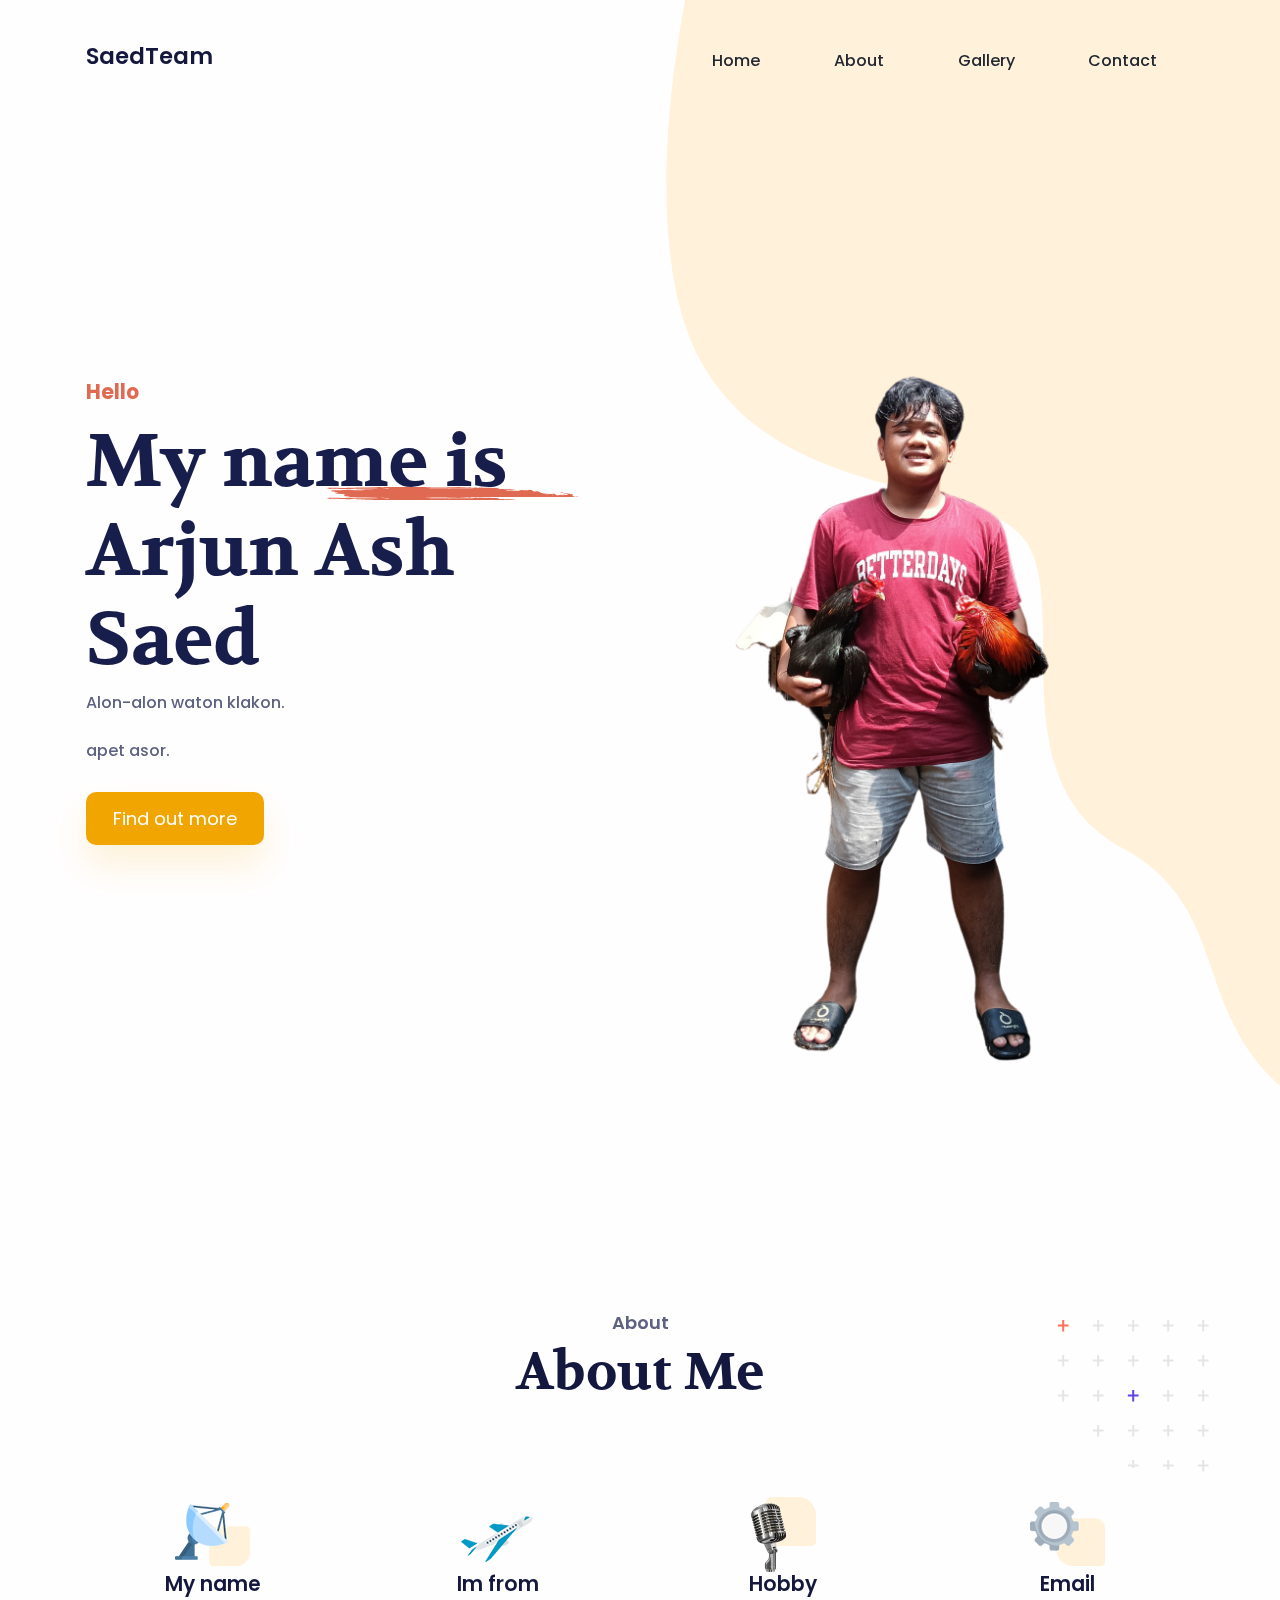
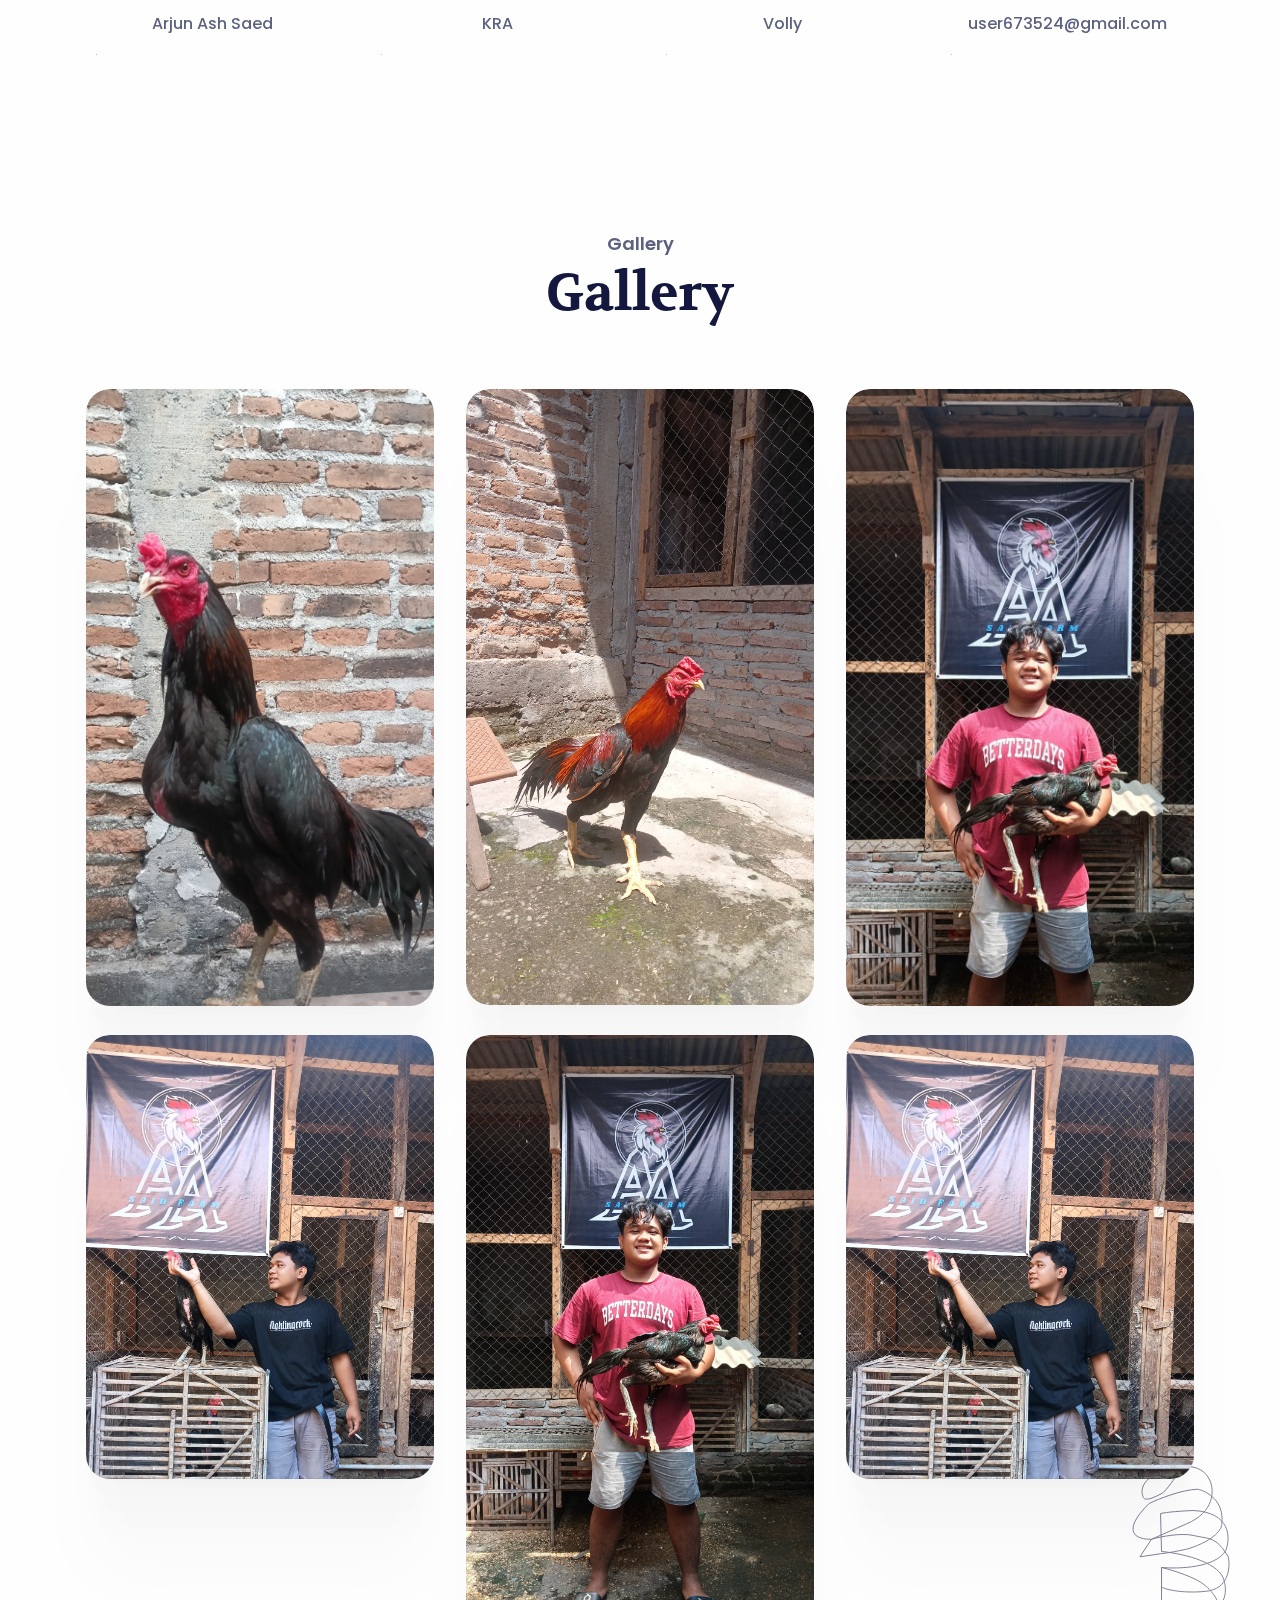
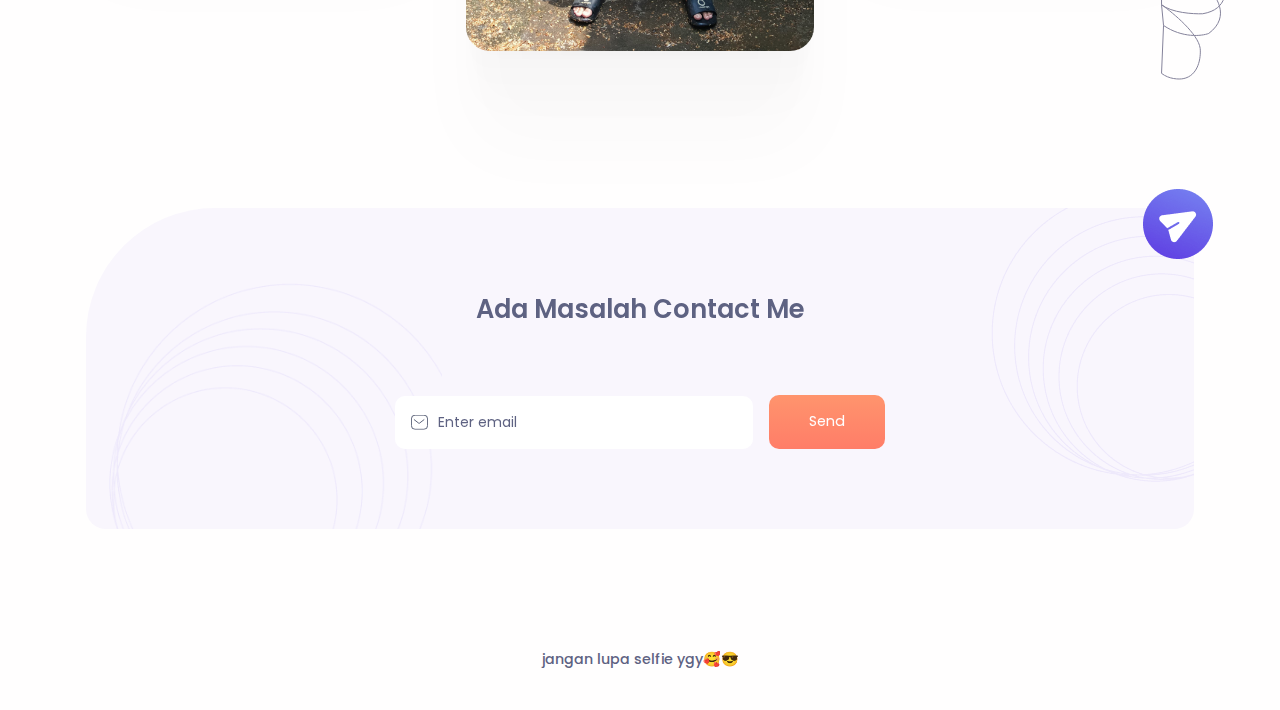
==== index.html @ 0af2520f "Add files via upload" ====
<!DOCTYPE html>
<html lang="en-US" dir="ltr">

  <head>
    <meta charset="utf-8">
    <meta http-equiv="X-UA-Compatible" content="IE=edge">
    <meta name="viewport" content="width=device-width, initial-scale=1">


    <!-- ===============================================-->
    <!--    Document Title-->
    <!-- ===============================================-->
    <title>IDK-AA</title>


    <!-- ===============================================-->
    <!--    Favicons-->
    <!-- ===============================================-->
    <link rel="apple-touch-icon" sizes="180x180" href="assets/img/favicons/apple-touch-icon.png">
    <link rel="icon" type="image/png" sizes="32x32" href="assets/img/favicons/favicon-32x32.png">
    <link rel="icon" type="image/png" sizes="16x16" href="assets/img/favicons/favicon-16x16.png">
    <link rel="shortcut icon" type="image/x-icon" href="assets/img/favicons/favicon.ico">
    <link rel="manifest" href="assets/img/favicons/manifest.json">
    <meta name="msapplication-TileImage" content="assets/img/favicons/mstile-150x150.png">
    <meta name="theme-color" content="#ffffff">


    <!-- ===============================================-->
    <!--    Stylesheets-->
    <!-- ===============================================-->
    <link href="assets/css/theme.css" rel="stylesheet" />

  </head>


  <body>

    <!-- ===============================================-->
    <!--    Main Content-->
    <!-- ===============================================-->
    <main class="main" id="top">
      <nav class="navbar navbar-expand-lg navbar-light fixed-top py-5 d-block" data-navbar-on-scroll="data-navbar-on-scroll">
        <div class="container"><a class="navbar-brand" href="#Home"><h3>SaedTeam</h3></a>
          <button class="navbar-toggler" type="button" data-bs-toggle="collapse" data-bs-target="#navbarSupportedContent" aria-controls="navbarSupportedContent" aria-expanded="false" aria-label="Toggle navigation"><span class="navbar-toggler-icon"> </span></button>
          <div class="collapse navbar-collapse border-top border-lg-0 mt-4 mt-lg-0" id="navbarSupportedContent">
            <ul class="navbar-nav ms-auto pt-2 pt-lg-0 font-base align-items-lg-center align-items-start">
              <li class="nav-item px-3 px-xl-4"><a class="nav-link fw-medium" aria-current="page" href="#Home">Home</a></li>
              <li class="nav-item px-3 px-xl-4"><a class="nav-link fw-medium" aria-current="page" href="#About">About</a></li>
              <li class="nav-item px-3 px-xl-4"><a class="nav-link fw-medium" aria-current="page" href="#Gallery">Gallery</a></li>
              <li class="nav-item px-3 px-xl-4"><a class="nav-link fw-medium" aria-current="page" href="#Contact">Contact</a></li>       
            </ul>
          </div>
        </div>
      </nav>
      <section style="padding-top: 7rem;">
        <div class="bg-holder" style="background-image:url(assets/img/hero/hero-bg.svg);">
        </div>
        <!--/.bg-holder-->

        <div class="container" id="Home">
          <div class="row align-items-center">
            <div class="col-md-5 col-lg-6 order-0 order-md-1 text-end"><img class="pt-7 pt-md-0 hero-img" src="assets/img/hero/1.png" alt="hero-header" /></div>
            <div class="col-md-7 col-lg-6 text-md-start text-center py-6">
              <h4 class="fw-bold text-danger mb-3">Hello</h4>
              <h1 class="hero-title"> My name is Arjun Ash Saed </h1>
              <p class="mb-4 fw-medium">Alon-alon waton klakon.<br class="d-none d-xl-block" /><br>apet asor.</p>
              <div class="text-center text-md-start"> <a class="btn btn-primary btn-lg me-md-4 mb-3 mb-md-0 border-0 primary-btn-shadow" href="#!" role="button">Find out more</a>
              </div>
            </div>
          </div>
        </div>
      </section>


      <!-- ============================================-->
      <!-- <section> begin ============================-->
      <section class="pt-5 pt-md-9" id="About">

        <div class="container">
          <div class="position-absolute z-index--1 end-0 d-none d-lg-block"><img src="assets/img/category/shape.svg" style="max-width: 200px" alt="service" /></div>
          <div class="mb-7 text-center">
            <h5 class="text-secondary"> About </h5>
            <h3 class="fs-xl-10 fs-lg-8 fs-7 fw-bold font-cursive text-capitalize">About me</h3>
          </div>
          <div class="row">
            <div class="col-lg-3 col-sm-6 mb-6">
              <div class="card service-card shadow-hover rounded-3 text-center align-items-center">
                <div class="card-body p-xxl-5 p-4"> <img src="assets/img/category/icon1.png" width="75" alt="Service" />
                  <h4 class="mb-3">My name</h4>
                  <p class="mb-0 fw-medium">Arjun Ash Saed</p>
                </div>
              </div>
            </div>
            <div class="col-lg-3 col-sm-6 mb-6">
              <div class="card service-card shadow-hover rounded-3 text-center align-items-center">
                <div class="card-body p-xxl-5 p-4"> <img src="assets/img/category/icon2.png" width="75" alt="Service" />
                  <h4 class="mb-3">Im from</h4>
                  <p class="mb-0 fw-medium">KRA</p>
                </div>
              </div>
            </div>
            <div class="col-lg-3 col-sm-6 mb-6">
              <div class="card service-card shadow-hover rounded-3 text-center align-items-center">
                <div class="card-body p-xxl-5 p-4"> <img src="assets/img/category/icon3.png" width="75" alt="Service" />
                  <h4 class="mb-3">Hobby</h4>
                  <p class="mb-0 fw-medium">Volly</p>
                </div>
              </div>
            </div>
            <div class="col-lg-3 col-sm-6 mb-6">
              <div class="card service-card shadow-hover rounded-3 text-center align-items-center">
                <div class="card-body p-xxl-5 p-4"> <img src="assets/img/category/icon4.png" width="75" alt="Service" />
                  <h4 class="mb-3">Email</h4>
                  <p class="mb-0 fw-medium">user673524@gmail.com</p>
                </div>
              </div>
            </div>
          </div>
        </div><!-- end of .container-->

      </section>
      <!-- <section> close ============================-->
      <!-- ============================================-->




      <!-- ============================================-->
      <!-- <section> begin ============================-->
      <section class="pt-5" id="Gallery">

        <div class="container">
          <div class="position-absolute start-100 bottom-0 translate-middle-x d-none d-xl-block ms-xl-n4"><img src="assets/img/ajn/shape.svg" alt="destination" /></div>
          <div class="mb-7 text-center">
            <h5 class="text-secondary"> Gallery </h5>
            <h3 class="fs-xl-10 fs-lg-8 fs-7 fw-bold font-cursive text-capitalize"> Gallery </h3>
          </div>
          <div class="row">
            <div class="col-md-4 mb-4">
              <div class="card overflow-hidden shadow"> <img class="card-img-top" src="assets/img/ajn/4.jpg" alt="AJN" />
              </div>
            </div>
            <div class="col-md-4 mb-4">
              <div class="card overflow-hidden shadow"> <img class="card-img-top" src="assets/img/ajn/5.jpg" alt="AJN" />
              </div>
            </div>
            <div class="col-md-4 mb-4">
              <div class="card overflow-hidden shadow"> <img class="card-img-top" src="assets/img/ajn/8.jpg" alt="Full Europe" />
              </div>
            </div>
            <div class="col-md-4 mb-4">
              <div class="card overflow-hidden shadow"> <img class="card-img-top" src="assets/img/ajn/7.jpg" alt="Full Europe" />
              </div>
            </div>
            <div class="col-md-4 mb-4">
              <div class="card overflow-hidden shadow"> <img class="card-img-top" src="assets/img/ajn/9.jpg" alt="Full Europe" />
              </div>
            </div>
            <div class="col-md-4 mb-4">
              <div class="card overflow-hidden shadow"> <img class="card-img-top" src="assets/img/ajn/7.jpg" alt="Full Europe" />
              </div>
            </div>
          </div>
        </div><!-- end of .container-->

      </section>
      <!-- <section> close ============================-->
      <!-- ============================================-->




      <!-- ============================================-->

      <!-- ============================================-->




      <!-- ============================================-->
      <!-- ============================================-->
      <!-- ============================================-->
      <!-- <section> begin ============================-->
      <section class="pt-6">

        <div class="container" id="Contact">
          <div class="py-8 px-5 position-relative text-center" style="background-color: rgba(223, 215, 249, 0.199);border-radius: 129px 20px 20px 20px;">
            <div class="position-absolute start-100 top-0 translate-middle ms-md-n3 ms-n4 mt-3"> <img src="assets/img/cta/send.png" style="max-width:70px;" alt="send icon" /></div>
            <div class="position-absolute end-0 top-0 z-index--1"> <img src="assets/img/cta/shape-bg2.png" width="264" alt="cta shape" /></div>
            <div class="position-absolute start-0 bottom-0 ms-3 z-index--1 d-none d-sm-block"> <img src="assets/img/cta/shape-bg1.png" style="max-width: 340px;" alt="cta shape" /></div>
            <div class="row justify-content-center">
              <div class="col-lg-8 col-md-10">
                <h2 class="text-secondary lh-1-7 mb-7">Ada Masalah Contact Me</h2>
                <form class="row g-3 align-items-center w-lg-75 mx-auto">
                  <div class="col-sm">
                    <div class="input-group-icon">
                      <input class="form-control form-little-squirrel-control" type="email" placeholder="Enter email " aria-label="email" /><img class="input-box-icon" src="assets/img/cta/mail.svg" width="17" alt="mail" />
                    </div>
                  </div>
                  <div class="col-sm-auto">
                    <button class="btn btn-danger orange-gradient-btn fs--1">Send</button>
                  </div>
                </form>
              </div>
            </div>
          </div>
        </div><!-- end of .container-->

      </section>
      <!-- <section> close ============================-->
      <!-- ============================================-->




      <!-- ============================================-->
      <!-- ============================================-->


      <div class="py-5 text-center">
        <p class="mb-0 text-secondary fs--1 fw-medium"> jangan lupa selfie ygy🥰😎 </p>
      </div>
    </main>
    <!-- ===============================================-->
    <!--    End of Main Content-->
    <!-- ===============================================-->




    <!-- ===============================================-->
    <!--    JavaScripts-->
    <!-- ===============================================-->
    <script src="vendors/@popperjs/popper.min.js"></script>
    <script src="vendors/bootstrap/bootstrap.min.js"></script>
    <script src="vendors/is/is.min.js"></script>
    <script src="https://polyfill.io/v3/polyfill.min.js?features=window.scroll"></script>
    <script src="vendors/fontawesome/all.min.js"></script>
    <script src="assets/js/theme.js"></script>

    <link href="https://fonts.googleapis.com/css2?family=Poppins:wght@400;500;600;700&amp;family=Volkhov:wght@700&amp;display=swap" rel="stylesheet">
  </body>

</html>
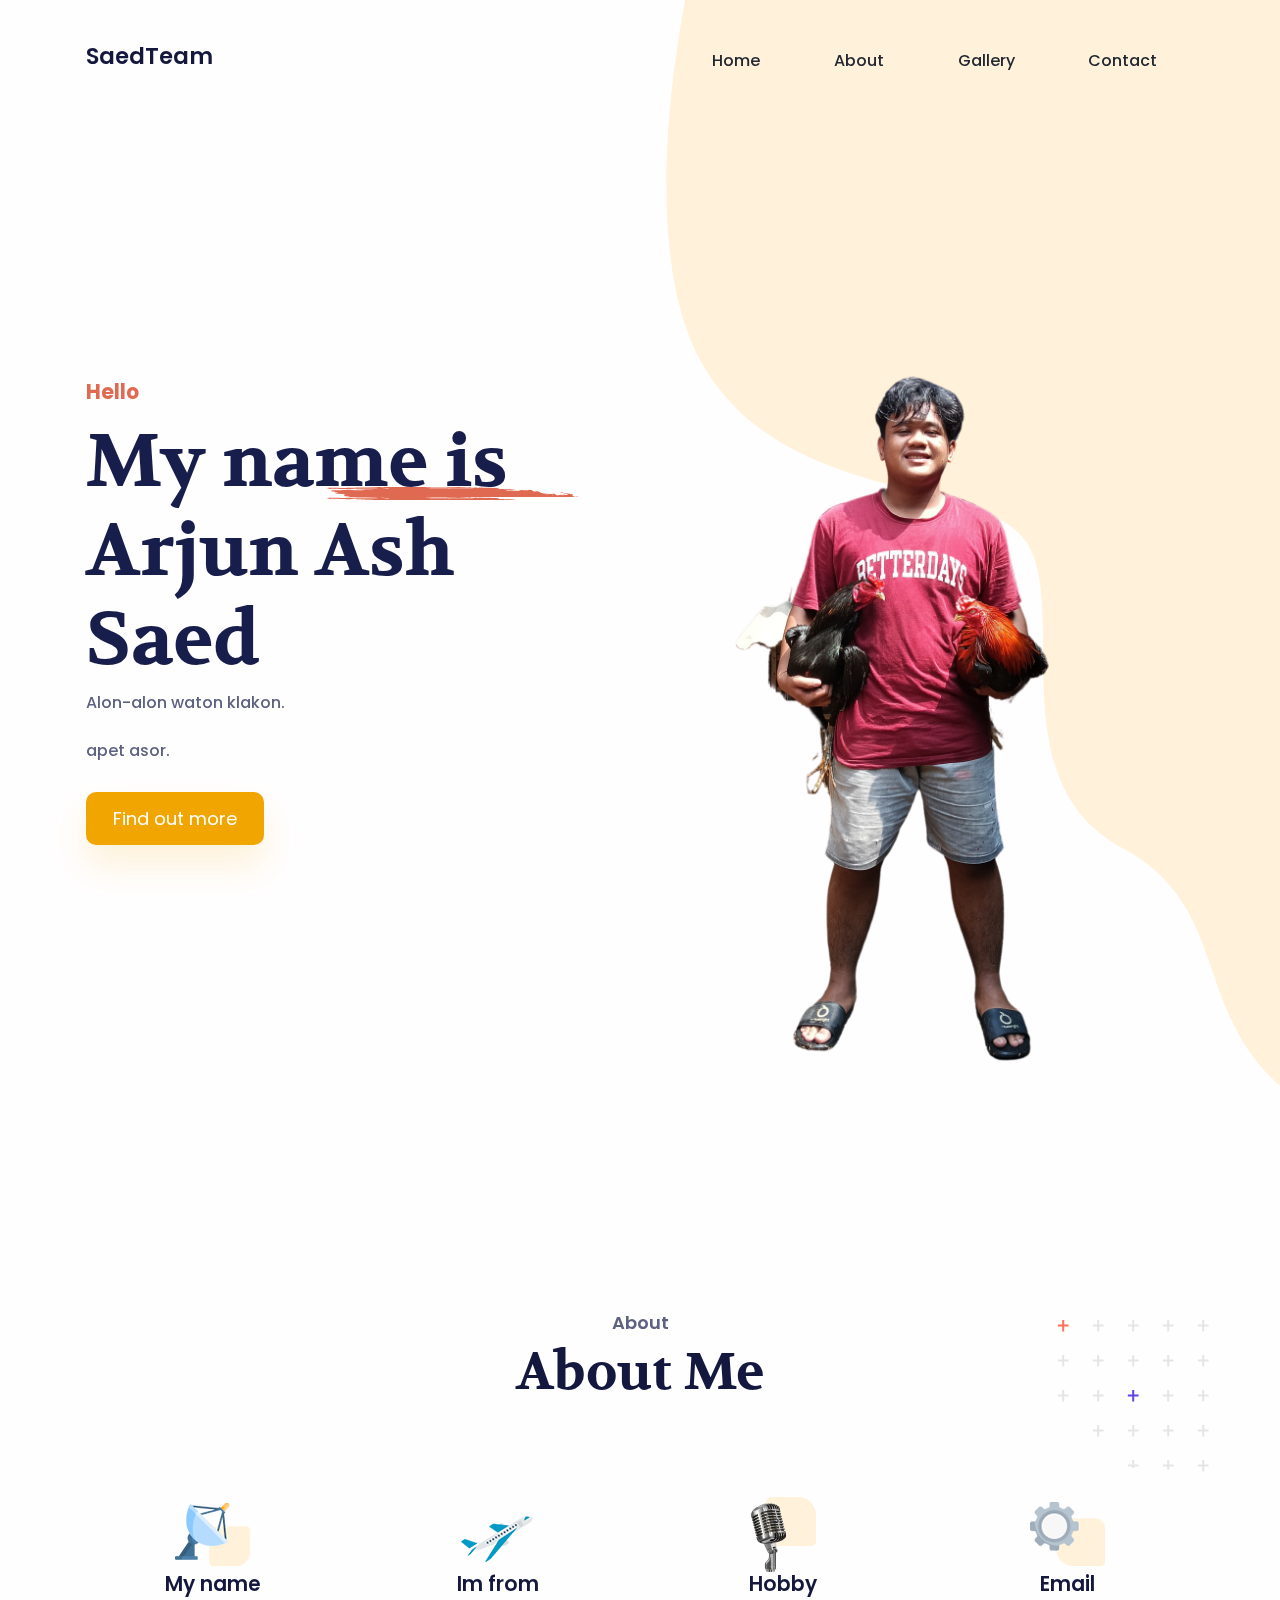
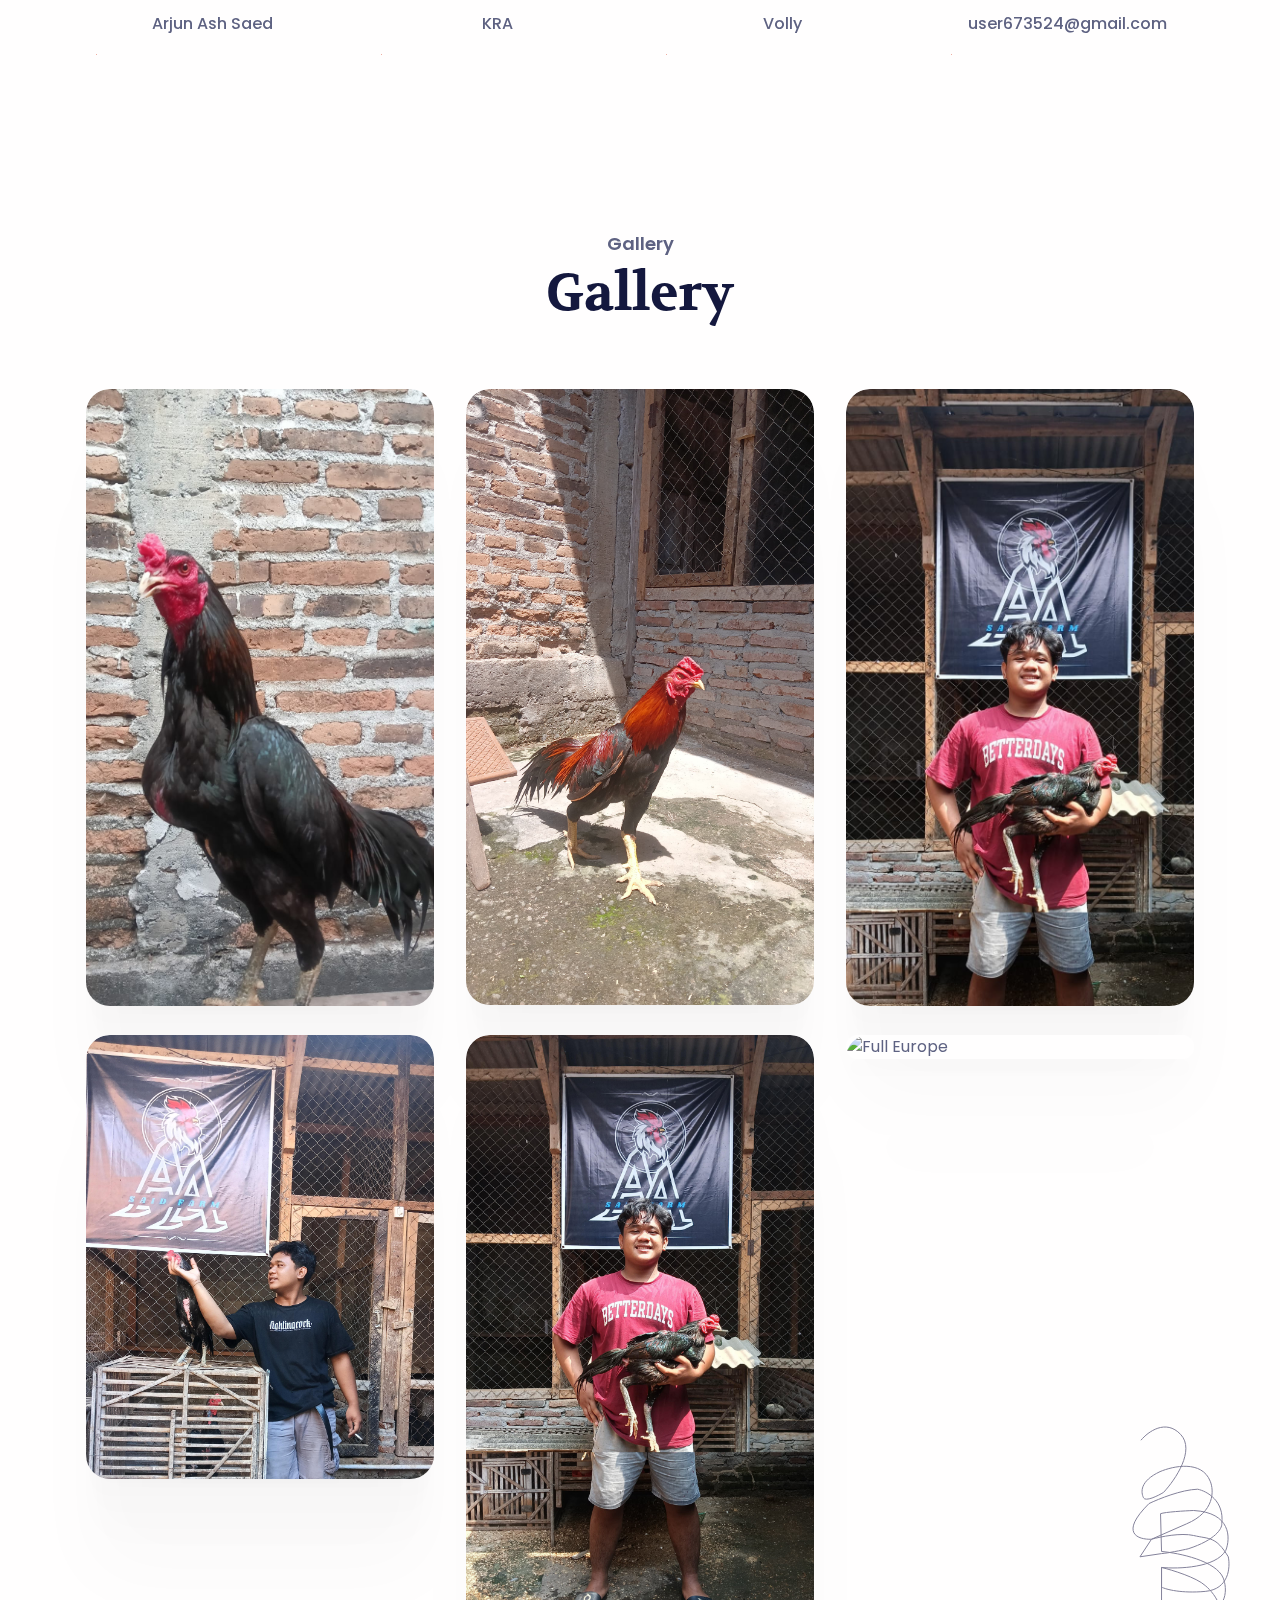
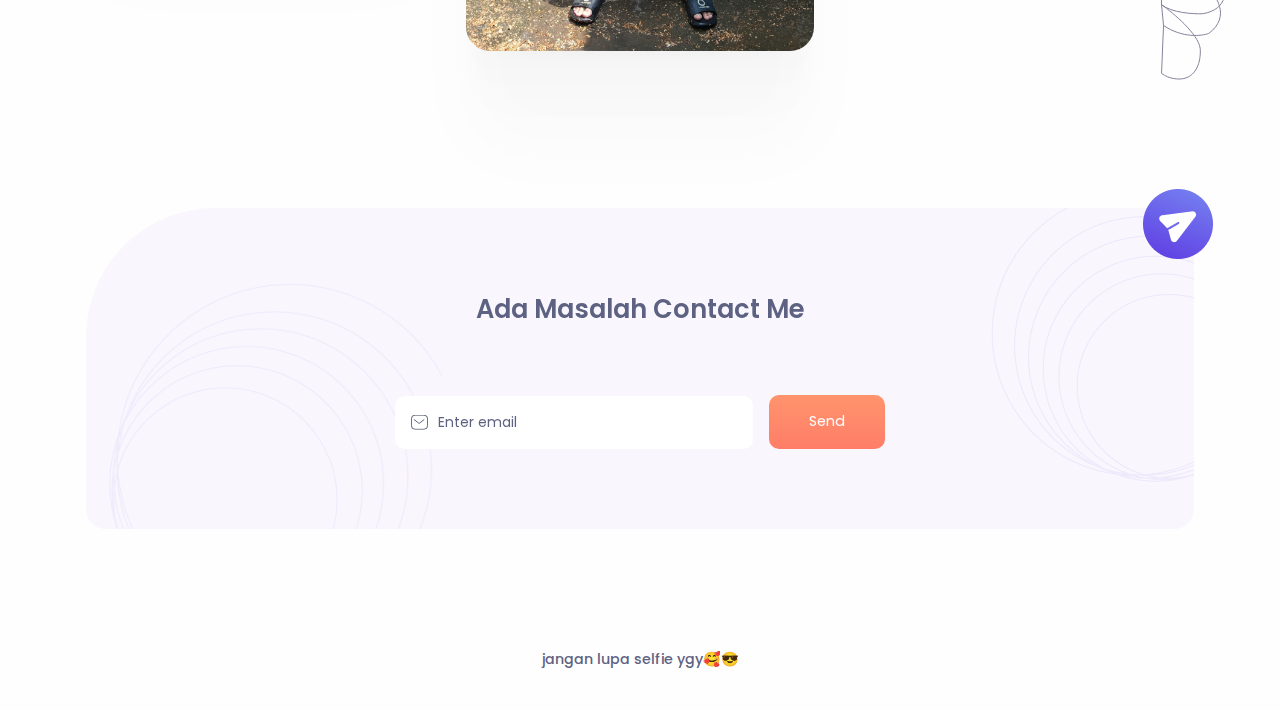
==== commit 0e59e8f1: "Update index.html" ====
--- a/index.html
+++ b/index.html
@@ -64,7 +64,7 @@
               <h4 class="fw-bold text-danger mb-3">Hello</h4>
               <h1 class="hero-title"> My name is Arjun Ash Saed </h1>
               <p class="mb-4 fw-medium">Alon-alon waton klakon.<br class="d-none d-xl-block" /><br>apet asor.</p>
-              <div class="text-center text-md-start"> <a class="btn btn-primary btn-lg me-md-4 mb-3 mb-md-0 border-0 primary-btn-shadow" href="#!" role="button">Find out more</a>
+              <div class="text-center text-md-start"> <a class="btn btn-primary btn-lg me-md-4 mb-3 mb-md-0 border-0 primary-btn-shadow" href="https://www.instagram.com/arjnashid_?igsh=dWtrY2xjMG9uc2p3" role="button">Find out more</a>
               </div>
             </div>
           </div>
@@ -157,7 +157,7 @@
               </div>
             </div>
             <div class="col-md-4 mb-4">
-              <div class="card overflow-hidden shadow"> <img class="card-img-top" src="assets/img/ajn/7.jpg" alt="Full Europe" />
+              <div class="card overflow-hidden shadow"> <img class="card-img-top" src="assets/img/ajn/10.png" alt="Full Europe" />
               </div>
             </div>
           </div>
@@ -210,7 +210,30 @@
       <!-- <section> close ============================-->
       <!-- ============================================-->
 
-
+      <script>
+        document.addEventListener("contextmenu", function(event) {
+  event.preventDefault();
+});
+document.addEventListener("keydown", function(event) {
+  if (event.ctrlKey && event.key === "u") {
+    event.preventDefault();
+  }
+});
+
+        var isNS = (navigator.appName == "Netscape")? 1 : 0;
+        if(navigator.appName == "Netscape") document.captureEvents(Event.MOUSEDOWN||Event.MOUSEUP);
+        function mischandler(){
+          return false;
+        }
+        function mousehandler(e){
+          var myevent = (isNS)? e : event;
+          var eventbutton = (isNS)? myevent.which : myevent.button;
+          if((eventbutton==2)||(eventbutton==3)) return false;
+        }
+        document.oncontextmenu = mischandler;
+        document.onmousedown = mousehandler;
+        document.onmouseup = mousehandler;
+      </script>
 
 
       <!-- ============================================-->
@@ -241,4 +264,4 @@
     <link href="https://fonts.googleapis.com/css2?family=Poppins:wght@400;500;600;700&amp;family=Volkhov:wght@700&amp;display=swap" rel="stylesheet">
   </body>
 
-</html>+</html>
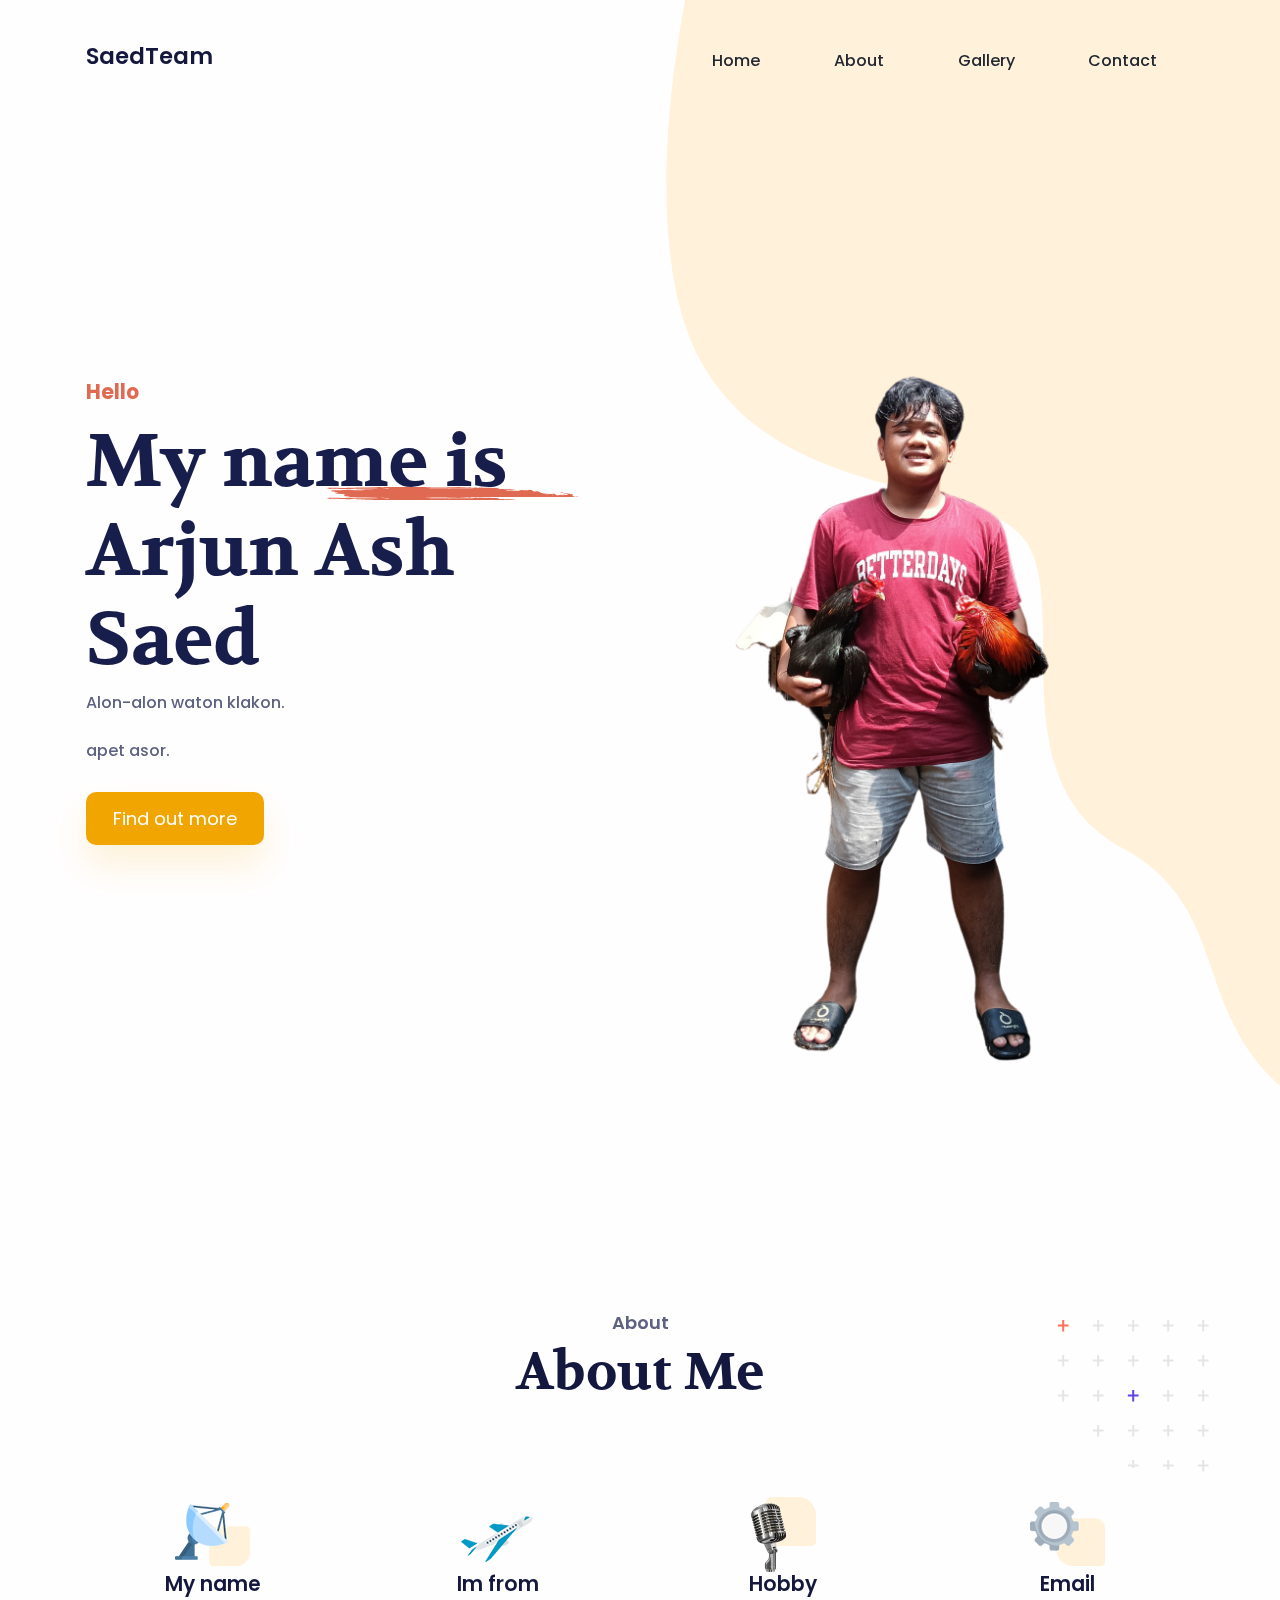
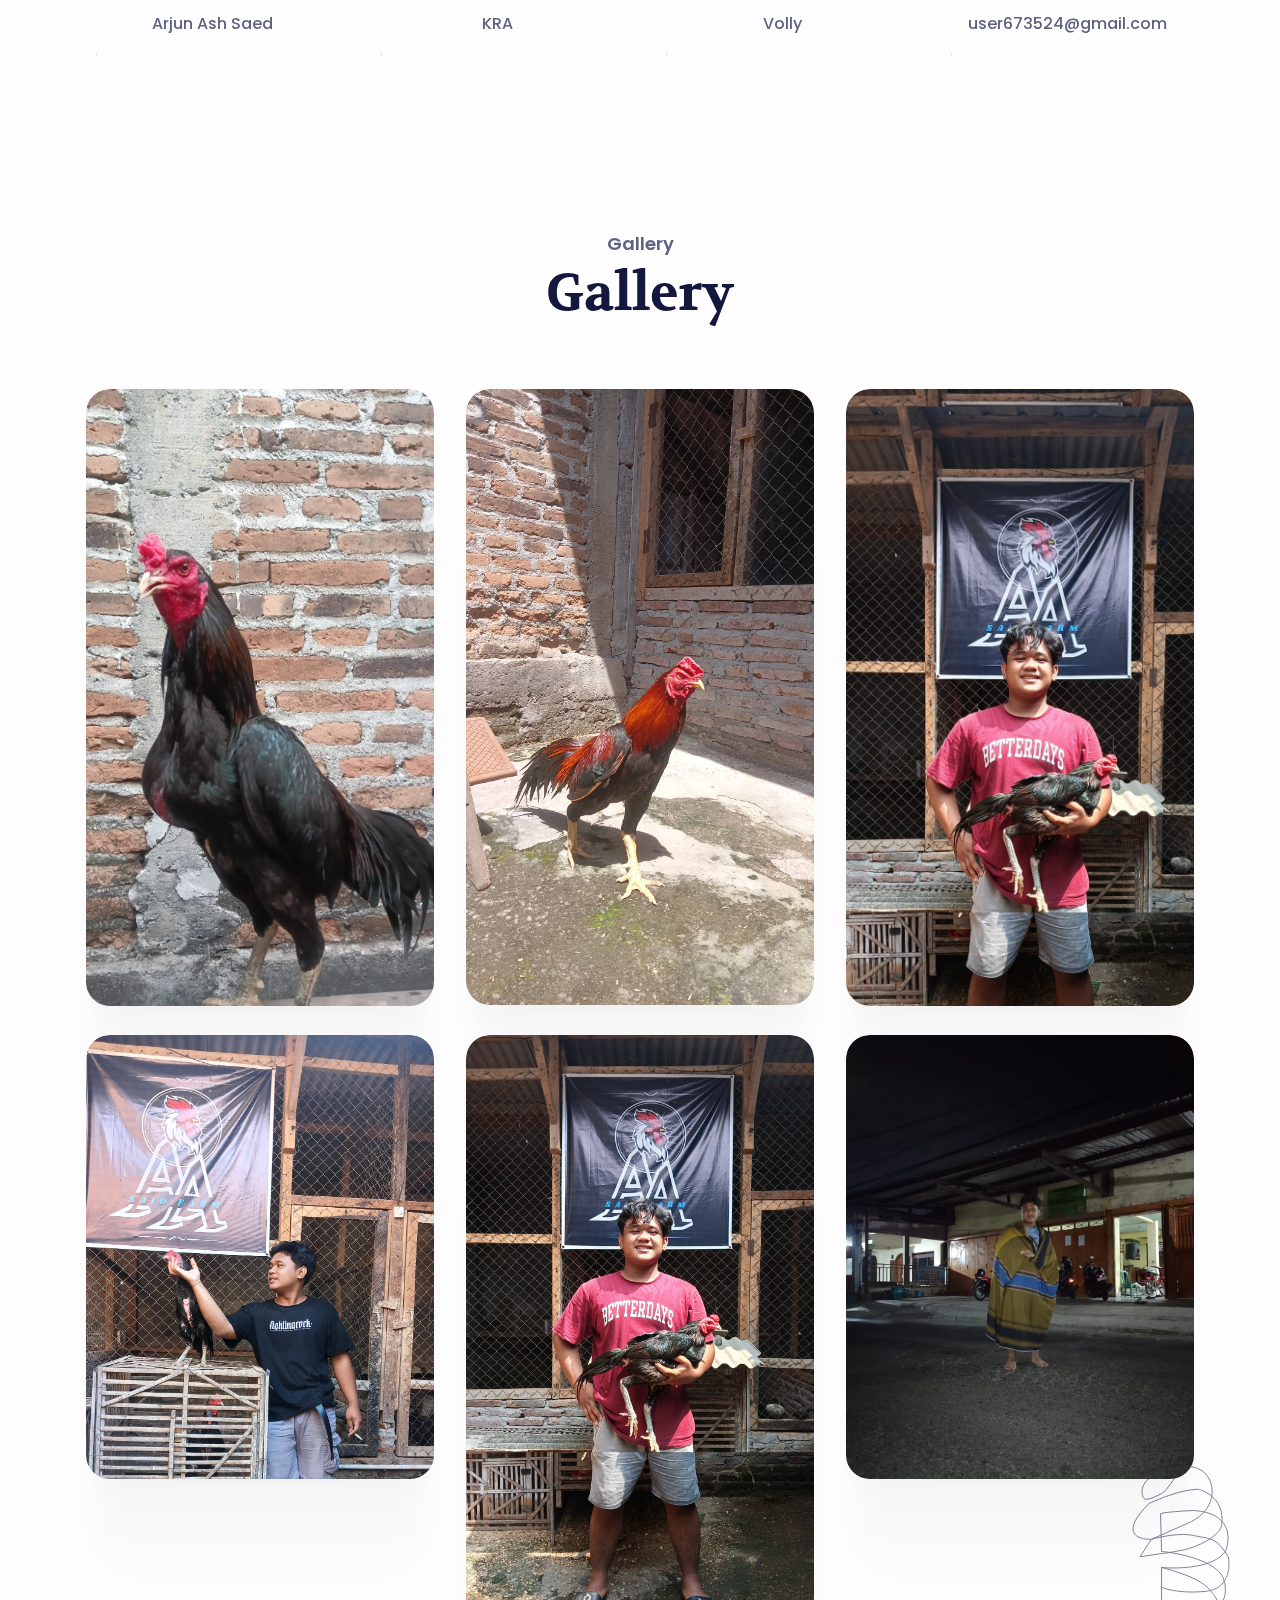
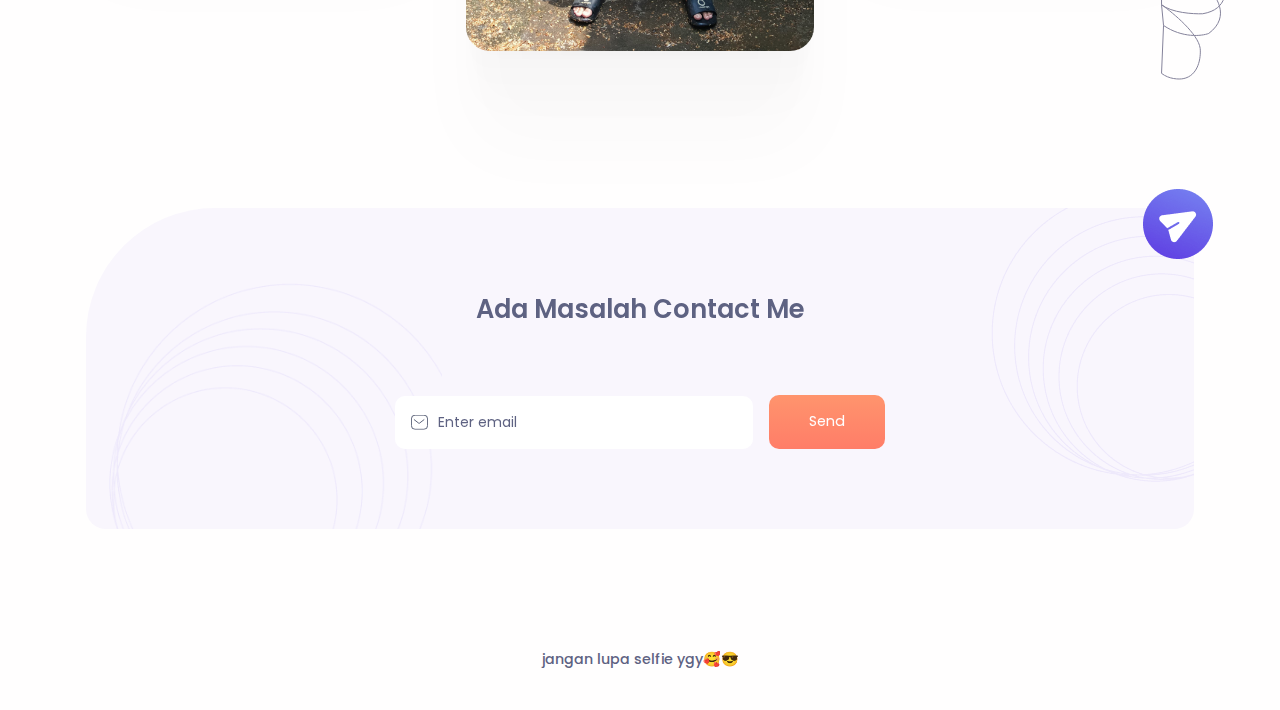
==== commit bfe3e1d1: "Update index.html" ====
--- a/index.html
+++ b/index.html
@@ -157,7 +157,7 @@
               </div>
             </div>
             <div class="col-md-4 mb-4">
-              <div class="card overflow-hidden shadow"> <img class="card-img-top" src="assets/img/ajn/10.png" alt="Full Europe" />
+              <div class="card overflow-hidden shadow"> <img class="card-img-top" src="assets/img/ajn/10.jpg" alt="Full Europe" />
               </div>
             </div>
           </div>
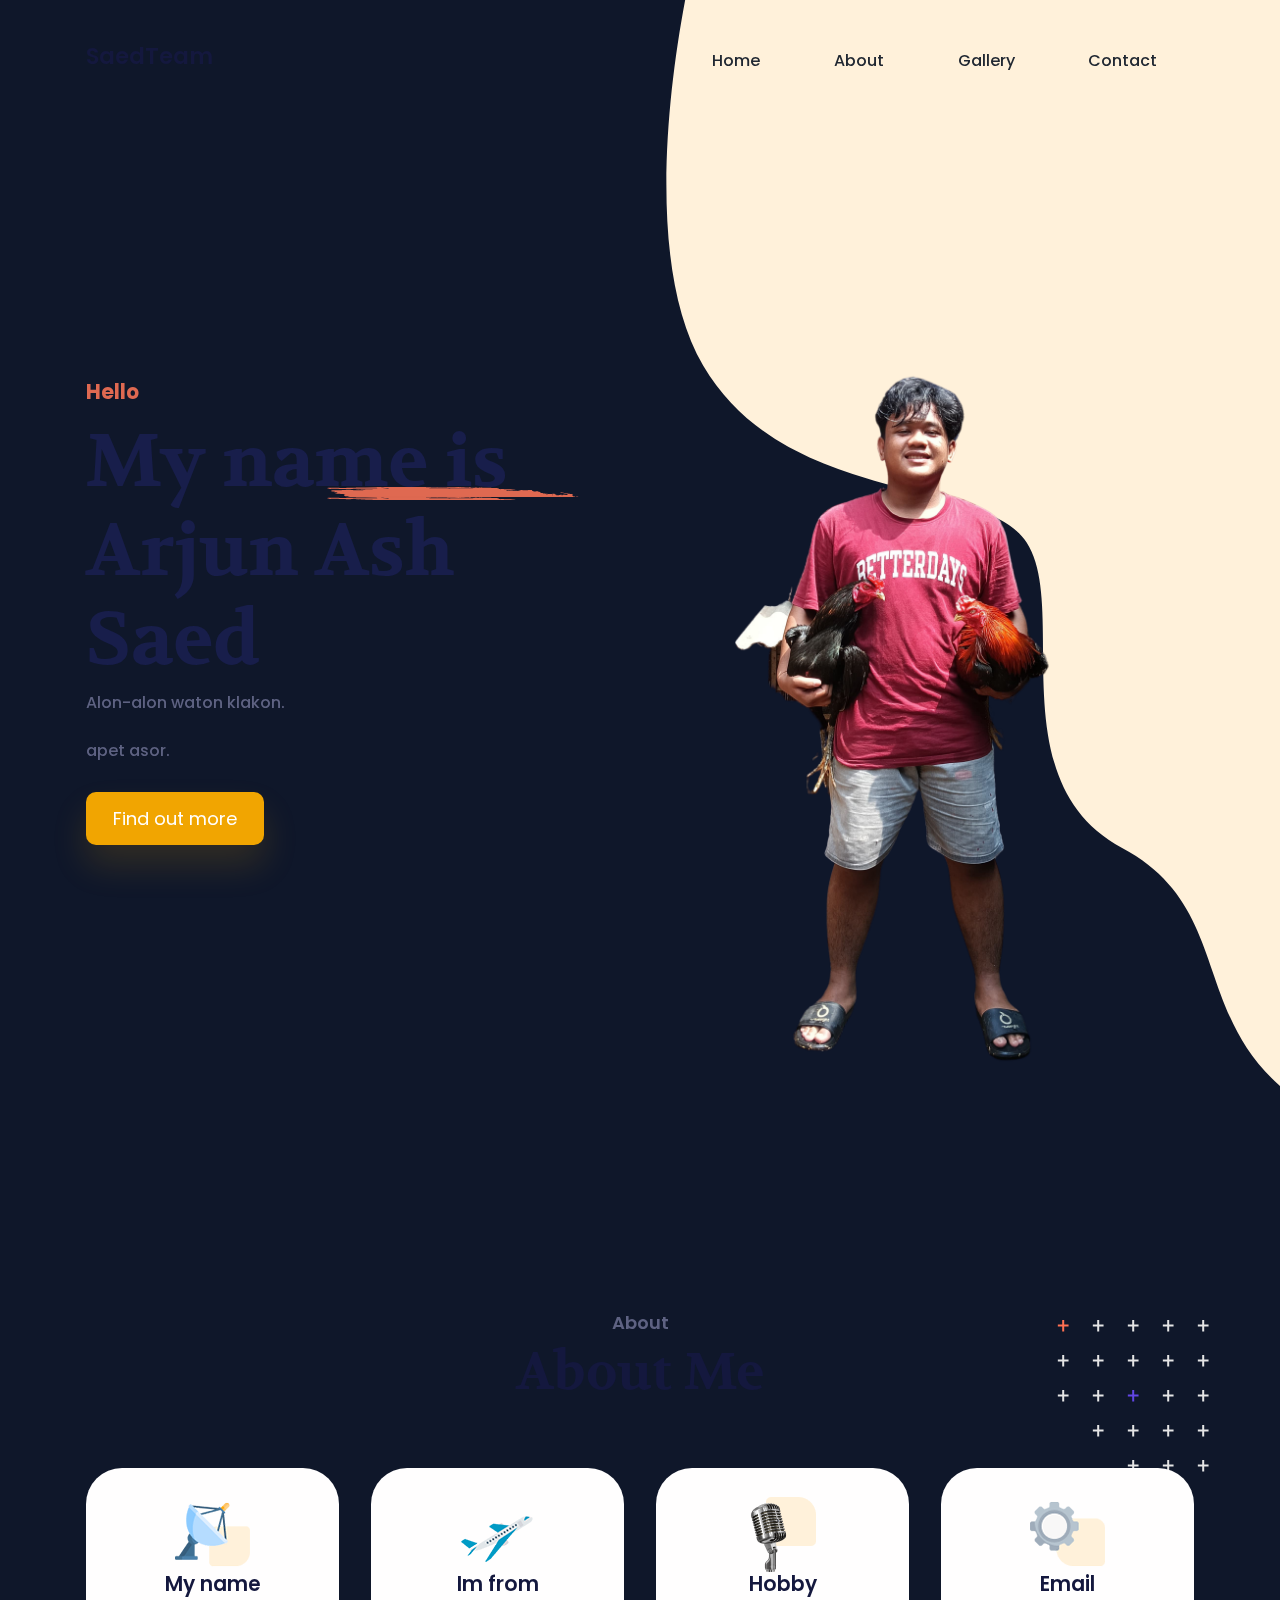
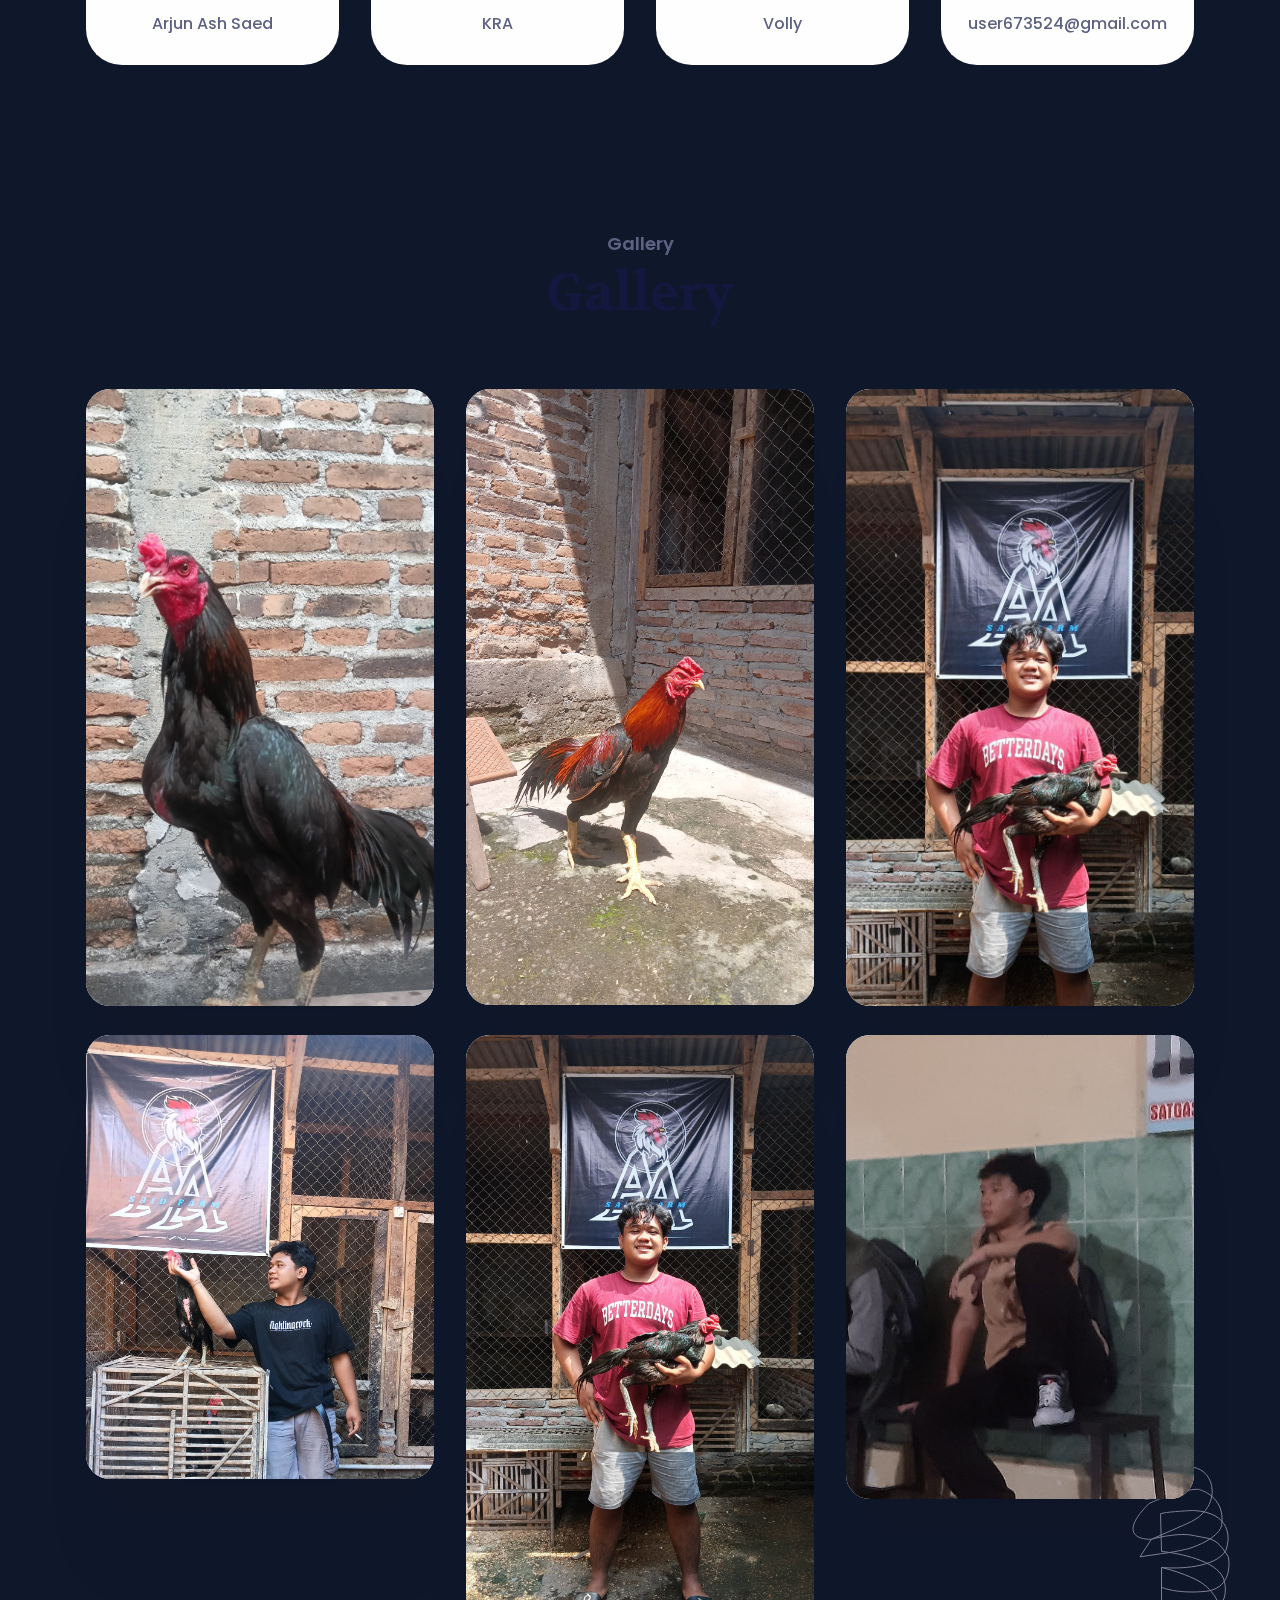
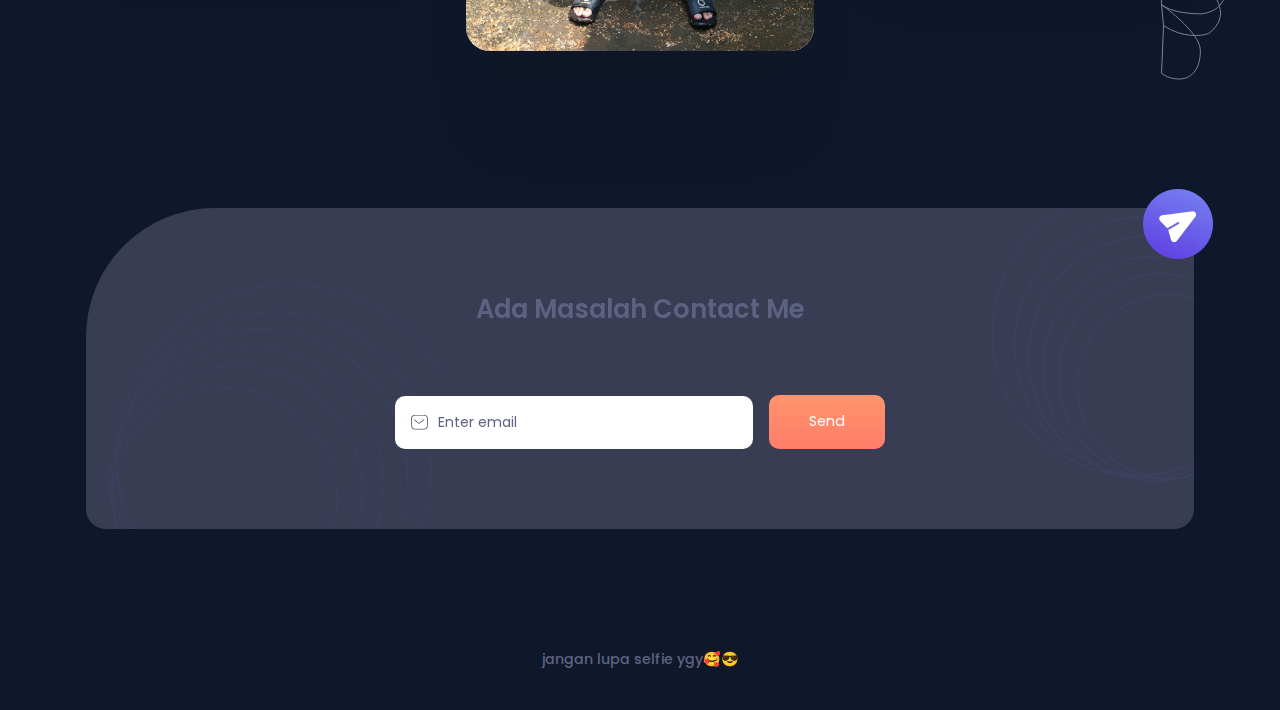
==== commit c2c69b38: "Update index.html" ====
--- a/index.html
+++ b/index.html
@@ -157,7 +157,7 @@
               </div>
             </div>
             <div class="col-md-4 mb-4">
-              <div class="card overflow-hidden shadow"> <img class="card-img-top" src="assets/img/ajn/10.jpg" alt="Full Europe" />
+              <div class="card overflow-hidden shadow"> <img class="card-img-top" src="assets/img/ajn/11.jpg" alt="Full Europe" />
               </div>
             </div>
           </div>
--- a/assets/css/theme.css
+++ b/assets/css/theme.css
@@ -1,19644 +1,19644 @@
-/* -------------------------------------------------------------------------- */
-/*                                 Theme                                      */
-/* -------------------------------------------------------------------------- */
-/* prettier-ignore */
-/* -------------------------------------------------------------------------- */
-/*                                  Utilities                                 */
-/* -------------------------------------------------------------------------- */
+/* -------------------------------------------------------------------------- */
+/*                                 Theme                                      */
+/* -------------------------------------------------------------------------- */
+/* prettier-ignore */
+/* -------------------------------------------------------------------------- */
+/*                                  Utilities                                 */
+/* -------------------------------------------------------------------------- */
 /*-----------------------------------------------
 |   Bootstrap Styles
------------------------------------------------*/
+-----------------------------------------------*/
 /*!
  * Bootstrap v5.0.0-alpha1 (https://getbootstrap.com/)
  * Copyright 2011-2020 The Bootstrap Authors
  * Copyright 2011-2020 Twitter, Inc.
  * Licensed under MIT (https://github.com/twbs/bootstrap/blob/main/LICENSE)
- */
-:root {
-  --bs-blue: #747DEF;
-  --bs-indigo: #6237FF;
-  --bs-purple: #A1B0FC;
-  --bs-pink: #D42DA3;
-  --bs-red: #DF6951;
-  --bs-orange: #DF6951;
-  --bs-yellow: #F1A501;
-  --bs-green: #79B93C;
-  --bs-teal: #006380;
-  --bs-cyan: #2fc4f1;
-  --bs-white: #FFFEFE;
-  --bs-gray: #F0F4F9;
-  --bs-gray-dark: #616161;
-  --bs-primary: #F1A501;
-  --bs-secondary: #5E6282;
-  --bs-success: #79B93C;
-  --bs-info: #006380;
-  --bs-warning: #F1A501;
-  --bs-danger: #DF6951;
-  --bs-light: #F0F4F9;
-  --bs-dark: #212832;
-  --bs-font-sans-serif: "Poppins", "Rubik", "Open Sans", -apple-system, BlinkMacSystemFont, "Segoe UI", "Helvetica Neue", Arial, sans-serif, "Apple Color Emoji", "Segoe UI Emoji", "Segoe UI Symbol";
-  --bs-font-monospace: "SFMono-Regular", Menlo, Monaco, Consolas, "Liberation Mono", "Courier New", monospace;
-  --bs-gradient: linear-gradient(180deg, rgba(255, 254, 254, 0.15), rgba(255, 254, 254, 0));
-}
-
-*,
-*::before,
-*::after {
-  -webkit-box-sizing: border-box;
-  box-sizing: border-box;
-}
-
-@media (prefers-reduced-motion: no-preference) {
-  :root {
-    scroll-behavior: smooth;
-  }
-}
-
-body {
-  margin: 0;
-  font-family: "Poppins", "Rubik", -apple-system, BlinkMacSystemFont, "Segoe UI", "Helvetica Neue", Arial, sans-serif, "Apple Color Emoji", "Segoe UI Emoji", "Segoe UI Symbol";
-  font-size: 1rem;
-  font-weight: 400;
-  line-height: 1.5;
-  color: #5E6282;
-  background-color: #FFFEFE;
-  -webkit-text-size-adjust: 100%;
-  -webkit-tap-highlight-color: rgba(0, 0, 0, 0);
-}
-
-hr {
-  margin: 1rem 0;
-  color: #EEEEEE;
-  background-color: currentColor;
-  border: 0;
-  opacity: 1;
-}
-
-hr:not([size]) {
-  height: 1px;
-}
-
-h1, .h1, h2, .h2, h3, .h3, h4, .h4, h5, .h5, h6, .h6 {
-  margin-top: 0;
-  margin-bottom: 0.5rem;
-  font-family: "Poppins", "Rubik", "Open Sans", -apple-system, BlinkMacSystemFont, "Segoe UI", "Helvetica Neue", Arial, sans-serif, "Apple Color Emoji", "Segoe UI Emoji", "Segoe UI Symbol";
-  font-weight: 600;
-  line-height: 1.2;
-  color: #14183E;
-}
-
-h1, .h1 {
-  font-size: calc(1.3052rem + 0.66244vw);
-}
-
-@media (min-width: 1200px) {
-  h1, .h1 {
-    font-size: 1.80203rem;
-  }
-}
-
-h2, .h2 {
-  font-size: calc(1.28518rem + 0.42217vw);
-}
-
-@media (min-width: 1200px) {
-  h2, .h2 {
-    font-size: 1.60181rem;
-  }
-}
-
-h3, .h3 {
-  font-size: calc(1.26738rem + 0.20859vw);
-}
-
-@media (min-width: 1200px) {
-  h3, .h3 {
-    font-size: 1.42383rem;
-  }
-}
-
-h4, .h4 {
-  font-size: calc(1.25156rem + 0.01875vw);
-}
-
-@media (min-width: 1200px) {
-  h4, .h4 {
-    font-size: 1.26563rem;
-  }
-}
-
-h5, .h5 {
-  font-size: 1.125rem;
-}
-
-h6, .h6 {
-  font-size: 0.88889rem;
-}
-
-p {
-  margin-top: 0;
-  margin-bottom: 1rem;
-}
-
-abbr[title],
-abbr[data-bs-original-title] {
-  -webkit-text-decoration: underline dotted;
-  text-decoration: underline dotted;
-  cursor: help;
-  -webkit-text-decoration-skip-ink: none;
-  text-decoration-skip-ink: none;
-}
-
-address {
-  margin-bottom: 1rem;
-  font-style: normal;
-  line-height: inherit;
-}
-
-ol,
-ul {
-  padding-left: 2rem;
-}
-
-ol,
-ul,
-dl {
-  margin-top: 0;
-  margin-bottom: 1rem;
-}
-
-ol ol,
-ul ul,
-ol ul,
-ul ol {
-  margin-bottom: 0;
-}
-
-dt {
-  font-weight: 700;
-}
-
-dd {
-  margin-bottom: .5rem;
-  margin-left: 0;
-}
-
-blockquote {
-  margin: 0 0 1rem;
-}
-
-b,
-strong {
-  font-weight: 800;
-}
-
-small, .small {
-  font-size: 75%;
-}
-
-mark, .mark {
-  padding: 0.2em;
-  background-color: #fcf8e3;
-}
-
-sub,
-sup {
-  position: relative;
-  font-size: 0.75em;
-  line-height: 0;
-  vertical-align: baseline;
-}
-
-sub {
-  bottom: -.25em;
-}
-
-sup {
-  top: -.5em;
-}
-
-a {
-  color: #212832;
-  text-decoration: none;
-}
-
-a:hover {
-  color: #F1A501;
-  text-decoration: underline;
-}
-
-a:not([href]):not([class]), a:not([href]):not([class]):hover {
-  color: inherit;
-  text-decoration: none;
-}
-
-pre,
-code,
-kbd,
-samp {
-  font-family: var(--bs-font-monospace);
-  font-size: 1em;
-  direction: ltr /* rtl:ignore */;
-  unicode-bidi: bidi-override;
-}
-
-pre {
-  display: block;
-  margin-top: 0;
-  margin-bottom: 1rem;
-  overflow: auto;
-  font-size: 75%;
-}
-
-pre code {
-  font-size: inherit;
-  color: inherit;
-  word-break: normal;
-}
-
-code {
-  font-size: 75%;
-  color: #D42DA3;
-  word-wrap: break-word;
-}
-
-a > code {
-  color: inherit;
-}
-
-kbd {
-  padding: 0.2rem 0.4rem;
-  font-size: 75%;
-  color: #FFFEFE;
-  background-color: #5E6282;
-  border-radius: 0.625rem;
-}
-
-kbd kbd {
-  padding: 0;
-  font-size: 1em;
-  font-weight: 700;
-}
-
-figure {
-  margin: 0 0 1rem;
-}
-
-img,
-svg {
-  vertical-align: middle;
-}
-
-table {
-  caption-side: bottom;
-  border-collapse: collapse;
-}
-
-caption {
-  padding-top: 0.5rem;
-  padding-bottom: 0.5rem;
-  color: #BDBDBD;
-  text-align: left;
-}
-
-th {
-  text-align: inherit;
-  text-align: -webkit-match-parent;
-}
-
-thead,
-tbody,
-tfoot,
-tr,
-td,
-th {
-  border-color: inherit;
-  border-style: solid;
-  border-width: 0;
-}
-
-label {
-  display: inline-block;
-}
-
-button {
-  border-radius: 0;
-}
-
-button:focus:not(:focus-visible) {
-  outline: 0;
-}
-
-input,
-button,
-select,
-optgroup,
-textarea {
-  margin: 0;
-  font-family: inherit;
-  font-size: inherit;
-  line-height: inherit;
-}
-
-button,
-select {
-  text-transform: none;
-}
-
-[role="button"] {
-  cursor: pointer;
-}
-
-select {
-  word-wrap: normal;
-}
-
-select:disabled {
-  opacity: 1;
-}
-
-[list]::-webkit-calendar-picker-indicator {
-  display: none;
-}
-
-button,
-[type="button"],
-[type="reset"],
-[type="submit"] {
-  -webkit-appearance: button;
-}
-
-button:not(:disabled),
-[type="button"]:not(:disabled),
-[type="reset"]:not(:disabled),
-[type="submit"]:not(:disabled) {
-  cursor: pointer;
-}
-
-::-moz-focus-inner {
-  padding: 0;
-  border-style: none;
-}
-
-textarea {
-  resize: vertical;
-}
-
-fieldset {
-  min-width: 0;
-  padding: 0;
-  margin: 0;
-  border: 0;
-}
-
-legend {
-  float: left;
-  width: 100%;
-  padding: 0;
-  margin-bottom: 0.5rem;
-  font-size: calc(1.275rem + 0.3vw);
-  line-height: inherit;
-}
-
-@media (min-width: 1200px) {
-  legend {
-    font-size: 1.5rem;
-  }
-}
-
-legend + * {
-  clear: left;
-}
-
-::-webkit-datetime-edit-fields-wrapper,
-::-webkit-datetime-edit-text,
-::-webkit-datetime-edit-minute,
-::-webkit-datetime-edit-hour-field,
-::-webkit-datetime-edit-day-field,
-::-webkit-datetime-edit-month-field,
-::-webkit-datetime-edit-year-field {
-  padding: 0;
-}
-
-::-webkit-inner-spin-button {
-  height: auto;
-}
-
-[type="search"] {
-  outline-offset: -2px;
-  -webkit-appearance: textfield;
-}
-
-/* rtl:raw:
-[type="tel"],
-[type="url"],
-[type="email"],
-[type="number"] {
-  direction: ltr;
-}
-*/
-::-webkit-search-decoration {
-  -webkit-appearance: none;
-}
-
-::-webkit-color-swatch-wrapper {
-  padding: 0;
-}
-
-::file-selector-button {
-  font: inherit;
-}
-
-::-webkit-file-upload-button {
-  font: inherit;
-  -webkit-appearance: button;
-}
-
-output {
-  display: inline-block;
-}
-
-iframe {
-  border: 0;
-}
-
-summary {
-  display: list-item;
-  cursor: pointer;
-}
-
-progress {
-  vertical-align: baseline;
-}
-
-[hidden] {
-  display: none !important;
-}
-
-.lead {
-  font-size: 1.2rem;
-  font-weight: 400;
-}
-
-.display-1 {
-  font-size: calc(1.38158rem + 1.57894vw);
-  font-weight: 900;
-  line-height: 1;
-}
-
-@media (min-width: 1200px) {
-  .display-1 {
-    font-size: 2.56578rem;
-  }
-}
-
-.display-2 {
-  font-size: calc(1.35307rem + 1.23684vw);
-  font-weight: 900;
-  line-height: 1;
-}
-
-@media (min-width: 1200px) {
-  .display-2 {
-    font-size: 2.2807rem;
-  }
-}
-
-.display-3 {
-  font-size: calc(1.32773rem + 0.93274vw);
-  font-weight: 900;
-  line-height: 1;
-}
-
-@media (min-width: 1200px) {
-  .display-3 {
-    font-size: 2.02729rem;
-  }
-}
-
-.display-4 {
-  font-size: calc(1.3052rem + 0.66244vw);
-  font-weight: 900;
-  line-height: 1;
-}
-
-@media (min-width: 1200px) {
-  .display-4 {
-    font-size: 1.80203rem;
-  }
-}
-
-.display-5 {
-  font-size: calc(1.28518rem + 0.42217vw);
-  font-weight: 900;
-  line-height: 1;
-}
-
-@media (min-width: 1200px) {
-  .display-5 {
-    font-size: 1.60181rem;
-  }
-}
-
-.display-6 {
-  font-size: calc(1.26738rem + 0.20859vw);
-  font-weight: 900;
-  line-height: 1;
-}
-
-@media (min-width: 1200px) {
-  .display-6 {
-    font-size: 1.42383rem;
-  }
-}
-
-.list-unstyled {
-  padding-left: 0;
-  list-style: none;
-}
-
-.list-inline {
-  padding-left: 0;
-  list-style: none;
-}
-
-.list-inline-item {
-  display: inline-block;
-}
-
-.list-inline-item:not(:last-child) {
-  margin-right: 0.5rem;
-}
-
-.initialism {
-  font-size: 75%;
-  text-transform: uppercase;
-}
-
-.blockquote {
-  margin-bottom: 1rem;
-  font-size: 1.2rem;
-}
-
-.blockquote > :last-child {
-  margin-bottom: 0;
-}
-
-.blockquote-footer {
-  margin-top: -1rem;
-  margin-bottom: 1rem;
-  font-size: 75%;
-  color: #F0F4F9;
-}
-
-.blockquote-footer::before {
-  content: "\2014\00A0";
-}
-
-.img-fluid {
-  max-width: 100%;
-  height: auto;
-}
-
-.img-thumbnail {
-  padding: 0.25rem;
-  background-color: #FFFEFE;
-  border: 1px solid #EEEEEE;
-  border-radius: 1.5rem;
-  max-width: 100%;
-  height: auto;
-}
-
-.figure {
-  display: inline-block;
-}
-
-.figure-img {
-  margin-bottom: 0.5rem;
-  line-height: 1;
-}
-
-.figure-caption {
-  font-size: 75%;
-  color: #F0F4F9;
-}
-
-.container,
-.container-fluid,
-.container-sm,
-.container-md,
-.container-lg,
-.container-xl,
-.container-xxl {
-  width: 100%;
-  padding-right: var(--bs-gutter-x, 1rem);
-  padding-left: var(--bs-gutter-x, 1rem);
-  margin-right: auto;
-  margin-left: auto;
-}
-
-@media (min-width: 576px) {
-  .container, .container-sm {
-    max-width: 540px;
-  }
-}
-
-@media (min-width: 768px) {
-  .container, .container-sm, .container-md {
-    max-width: 720px;
-  }
-}
-
-@media (min-width: 992px) {
-  .container, .container-sm, .container-md, .container-lg {
-    max-width: 960px;
-  }
-}
-
-@media (min-width: 1200px) {
-  .container, .container-sm, .container-md, .container-lg, .container-xl {
-    max-width: 1140px;
-  }
-}
-
-@media (min-width: 1400px) {
-  .container, .container-sm, .container-md, .container-lg, .container-xl, .container-xxl {
-    max-width: 1320px;
-  }
-}
-
-.row {
-  --bs-gutter-x: 2rem;
-  --bs-gutter-y: 0;
-  display: -webkit-box;
-  display: -ms-flexbox;
-  display: flex;
-  -ms-flex-wrap: wrap;
-  flex-wrap: wrap;
-  margin-top: calc(var(--bs-gutter-y) * -1);
-  margin-right: calc(var(--bs-gutter-x) / -2);
-  margin-left: calc(var(--bs-gutter-x) / -2);
-}
-
-.row > * {
-  -ms-flex-negative: 0;
-  flex-shrink: 0;
-  width: 100%;
-  max-width: 100%;
-  padding-right: calc(var(--bs-gutter-x) / 2);
-  padding-left: calc(var(--bs-gutter-x) / 2);
-  margin-top: var(--bs-gutter-y);
-}
-
-.col {
-  -webkit-box-flex: 1;
-  -ms-flex: 1 0 0%;
-  flex: 1 0 0%;
-}
-
-.row-cols-auto > * {
-  -webkit-box-flex: 0;
-  -ms-flex: 0 0 auto;
-  flex: 0 0 auto;
-  width: auto;
-}
-
-.row-cols-1 > * {
-  -webkit-box-flex: 0;
-  -ms-flex: 0 0 auto;
-  flex: 0 0 auto;
-  width: 100%;
-}
-
-.row-cols-2 > * {
-  -webkit-box-flex: 0;
-  -ms-flex: 0 0 auto;
-  flex: 0 0 auto;
-  width: 50%;
-}
-
-.row-cols-3 > * {
-  -webkit-box-flex: 0;
-  -ms-flex: 0 0 auto;
-  flex: 0 0 auto;
-  width: 33.33333%;
-}
-
-.row-cols-4 > * {
-  -webkit-box-flex: 0;
-  -ms-flex: 0 0 auto;
-  flex: 0 0 auto;
-  width: 25%;
-}
-
-.row-cols-5 > * {
-  -webkit-box-flex: 0;
-  -ms-flex: 0 0 auto;
-  flex: 0 0 auto;
-  width: 20%;
-}
-
-.row-cols-6 > * {
-  -webkit-box-flex: 0;
-  -ms-flex: 0 0 auto;
-  flex: 0 0 auto;
-  width: 16.66667%;
-}
-
-.col-auto {
-  -webkit-box-flex: 0;
-  -ms-flex: 0 0 auto;
-  flex: 0 0 auto;
-  width: auto;
-}
-
-.col-1 {
-  -webkit-box-flex: 0;
-  -ms-flex: 0 0 auto;
-  flex: 0 0 auto;
-  width: 8.33333%;
-}
-
-.col-2 {
-  -webkit-box-flex: 0;
-  -ms-flex: 0 0 auto;
-  flex: 0 0 auto;
-  width: 16.66667%;
-}
-
-.col-3 {
-  -webkit-box-flex: 0;
-  -ms-flex: 0 0 auto;
-  flex: 0 0 auto;
-  width: 25%;
-}
-
-.col-4 {
-  -webkit-box-flex: 0;
-  -ms-flex: 0 0 auto;
-  flex: 0 0 auto;
-  width: 33.33333%;
-}
-
-.col-5 {
-  -webkit-box-flex: 0;
-  -ms-flex: 0 0 auto;
-  flex: 0 0 auto;
-  width: 41.66667%;
-}
-
-.col-6 {
-  -webkit-box-flex: 0;
-  -ms-flex: 0 0 auto;
-  flex: 0 0 auto;
-  width: 50%;
-}
-
-.col-7 {
-  -webkit-box-flex: 0;
-  -ms-flex: 0 0 auto;
-  flex: 0 0 auto;
-  width: 58.33333%;
-}
-
-.col-8 {
-  -webkit-box-flex: 0;
-  -ms-flex: 0 0 auto;
-  flex: 0 0 auto;
-  width: 66.66667%;
-}
-
-.col-9 {
-  -webkit-box-flex: 0;
-  -ms-flex: 0 0 auto;
-  flex: 0 0 auto;
-  width: 75%;
-}
-
-.col-10 {
-  -webkit-box-flex: 0;
-  -ms-flex: 0 0 auto;
-  flex: 0 0 auto;
-  width: 83.33333%;
-}
-
-.col-11 {
-  -webkit-box-flex: 0;
-  -ms-flex: 0 0 auto;
-  flex: 0 0 auto;
-  width: 91.66667%;
-}
-
-.col-12 {
-  -webkit-box-flex: 0;
-  -ms-flex: 0 0 auto;
-  flex: 0 0 auto;
-  width: 100%;
-}
-
-.offset-1 {
-  margin-left: 8.33333%;
-}
-
-.offset-2 {
-  margin-left: 16.66667%;
-}
-
-.offset-3 {
-  margin-left: 25%;
-}
-
-.offset-4 {
-  margin-left: 33.33333%;
-}
-
-.offset-5 {
-  margin-left: 41.66667%;
-}
-
-.offset-6 {
-  margin-left: 50%;
-}
-
-.offset-7 {
-  margin-left: 58.33333%;
-}
-
-.offset-8 {
-  margin-left: 66.66667%;
-}
-
-.offset-9 {
-  margin-left: 75%;
-}
-
-.offset-10 {
-  margin-left: 83.33333%;
-}
-
-.offset-11 {
-  margin-left: 91.66667%;
-}
-
-.g-0,
-.gx-0 {
-  --bs-gutter-x: 0;
-}
-
-.g-0,
-.gy-0 {
-  --bs-gutter-y: 0;
-}
-
-.g-1,
-.gx-1 {
-  --bs-gutter-x: 0.25rem;
-}
-
-.g-1,
-.gy-1 {
-  --bs-gutter-y: 0.25rem;
-}
-
-.g-2,
-.gx-2 {
-  --bs-gutter-x: 0.5rem;
-}
-
-.g-2,
-.gy-2 {
-  --bs-gutter-y: 0.5rem;
-}
-
-.g-3,
-.gx-3 {
-  --bs-gutter-x: 1rem;
-}
-
-.g-3,
-.gy-3 {
-  --bs-gutter-y: 1rem;
-}
-
-.g-4,
-.gx-4 {
-  --bs-gutter-x: 1.8rem;
-}
-
-.g-4,
-.gy-4 {
-  --bs-gutter-y: 1.8rem;
-}
-
-.g-5,
-.gx-5 {
-  --bs-gutter-x: 2.5rem;
-}
-
-.g-5,
-.gy-5 {
-  --bs-gutter-y: 2.5rem;
-}
-
-.g-6,
-.gx-6 {
-  --bs-gutter-x: 3rem;
-}
-
-.g-6,
-.gy-6 {
-  --bs-gutter-y: 3rem;
-}
-
-.g-7,
-.gx-7 {
-  --bs-gutter-x: 4rem;
-}
-
-.g-7,
-.gy-7 {
-  --bs-gutter-y: 4rem;
-}
-
-.g-8,
-.gx-8 {
-  --bs-gutter-x: 5rem;
-}
-
-.g-8,
-.gy-8 {
-  --bs-gutter-y: 5rem;
-}
-
-.g-9,
-.gx-9 {
-  --bs-gutter-x: 7.5rem;
-}
-
-.g-9,
-.gy-9 {
-  --bs-gutter-y: 7.5rem;
-}
-
-.g-10,
-.gx-10 {
-  --bs-gutter-x: 10rem;
-}
-
-.g-10,
-.gy-10 {
-  --bs-gutter-y: 10rem;
-}
-
-.g-11,
-.gx-11 {
-  --bs-gutter-x: 12.5rem;
-}
-
-.g-11,
-.gy-11 {
-  --bs-gutter-y: 12.5rem;
-}
-
-.g-12,
-.gx-12 {
-  --bs-gutter-x: 15rem;
-}
-
-.g-12,
-.gy-12 {
-  --bs-gutter-y: 15rem;
-}
-
-@media (min-width: 576px) {
-  .col-sm {
-    -webkit-box-flex: 1;
-    -ms-flex: 1 0 0%;
-    flex: 1 0 0%;
-  }
-  .row-cols-sm-auto > * {
-    -webkit-box-flex: 0;
-    -ms-flex: 0 0 auto;
-    flex: 0 0 auto;
-    width: auto;
-  }
-  .row-cols-sm-1 > * {
-    -webkit-box-flex: 0;
-    -ms-flex: 0 0 auto;
-    flex: 0 0 auto;
-    width: 100%;
-  }
-  .row-cols-sm-2 > * {
-    -webkit-box-flex: 0;
-    -ms-flex: 0 0 auto;
-    flex: 0 0 auto;
-    width: 50%;
-  }
-  .row-cols-sm-3 > * {
-    -webkit-box-flex: 0;
-    -ms-flex: 0 0 auto;
-    flex: 0 0 auto;
-    width: 33.33333%;
-  }
-  .row-cols-sm-4 > * {
-    -webkit-box-flex: 0;
-    -ms-flex: 0 0 auto;
-    flex: 0 0 auto;
-    width: 25%;
-  }
-  .row-cols-sm-5 > * {
-    -webkit-box-flex: 0;
-    -ms-flex: 0 0 auto;
-    flex: 0 0 auto;
-    width: 20%;
-  }
-  .row-cols-sm-6 > * {
-    -webkit-box-flex: 0;
-    -ms-flex: 0 0 auto;
-    flex: 0 0 auto;
-    width: 16.66667%;
-  }
-  .col-sm-auto {
-    -webkit-box-flex: 0;
-    -ms-flex: 0 0 auto;
-    flex: 0 0 auto;
-    width: auto;
-  }
-  .col-sm-1 {
-    -webkit-box-flex: 0;
-    -ms-flex: 0 0 auto;
-    flex: 0 0 auto;
-    width: 8.33333%;
-  }
-  .col-sm-2 {
-    -webkit-box-flex: 0;
-    -ms-flex: 0 0 auto;
-    flex: 0 0 auto;
-    width: 16.66667%;
-  }
-  .col-sm-3 {
-    -webkit-box-flex: 0;
-    -ms-flex: 0 0 auto;
-    flex: 0 0 auto;
-    width: 25%;
-  }
-  .col-sm-4 {
-    -webkit-box-flex: 0;
-    -ms-flex: 0 0 auto;
-    flex: 0 0 auto;
-    width: 33.33333%;
-  }
-  .col-sm-5 {
-    -webkit-box-flex: 0;
-    -ms-flex: 0 0 auto;
-    flex: 0 0 auto;
-    width: 41.66667%;
-  }
-  .col-sm-6 {
-    -webkit-box-flex: 0;
-    -ms-flex: 0 0 auto;
-    flex: 0 0 auto;
-    width: 50%;
-  }
-  .col-sm-7 {
-    -webkit-box-flex: 0;
-    -ms-flex: 0 0 auto;
-    flex: 0 0 auto;
-    width: 58.33333%;
-  }
-  .col-sm-8 {
-    -webkit-box-flex: 0;
-    -ms-flex: 0 0 auto;
-    flex: 0 0 auto;
-    width: 66.66667%;
-  }
-  .col-sm-9 {
-    -webkit-box-flex: 0;
-    -ms-flex: 0 0 auto;
-    flex: 0 0 auto;
-    width: 75%;
-  }
-  .col-sm-10 {
-    -webkit-box-flex: 0;
-    -ms-flex: 0 0 auto;
-    flex: 0 0 auto;
-    width: 83.33333%;
-  }
-  .col-sm-11 {
-    -webkit-box-flex: 0;
-    -ms-flex: 0 0 auto;
-    flex: 0 0 auto;
-    width: 91.66667%;
-  }
-  .col-sm-12 {
-    -webkit-box-flex: 0;
-    -ms-flex: 0 0 auto;
-    flex: 0 0 auto;
-    width: 100%;
-  }
-  .offset-sm-0 {
-    margin-left: 0;
-  }
-  .offset-sm-1 {
-    margin-left: 8.33333%;
-  }
-  .offset-sm-2 {
-    margin-left: 16.66667%;
-  }
-  .offset-sm-3 {
-    margin-left: 25%;
-  }
-  .offset-sm-4 {
-    margin-left: 33.33333%;
-  }
-  .offset-sm-5 {
-    margin-left: 41.66667%;
-  }
-  .offset-sm-6 {
-    margin-left: 50%;
-  }
-  .offset-sm-7 {
-    margin-left: 58.33333%;
-  }
-  .offset-sm-8 {
-    margin-left: 66.66667%;
-  }
-  .offset-sm-9 {
-    margin-left: 75%;
-  }
-  .offset-sm-10 {
-    margin-left: 83.33333%;
-  }
-  .offset-sm-11 {
-    margin-left: 91.66667%;
-  }
-  .g-sm-0,
-  .gx-sm-0 {
-    --bs-gutter-x: 0;
-  }
-  .g-sm-0,
-  .gy-sm-0 {
-    --bs-gutter-y: 0;
-  }
-  .g-sm-1,
-  .gx-sm-1 {
-    --bs-gutter-x: 0.25rem;
-  }
-  .g-sm-1,
-  .gy-sm-1 {
-    --bs-gutter-y: 0.25rem;
-  }
-  .g-sm-2,
-  .gx-sm-2 {
-    --bs-gutter-x: 0.5rem;
-  }
-  .g-sm-2,
-  .gy-sm-2 {
-    --bs-gutter-y: 0.5rem;
-  }
-  .g-sm-3,
-  .gx-sm-3 {
-    --bs-gutter-x: 1rem;
-  }
-  .g-sm-3,
-  .gy-sm-3 {
-    --bs-gutter-y: 1rem;
-  }
-  .g-sm-4,
-  .gx-sm-4 {
-    --bs-gutter-x: 1.8rem;
-  }
-  .g-sm-4,
-  .gy-sm-4 {
-    --bs-gutter-y: 1.8rem;
-  }
-  .g-sm-5,
-  .gx-sm-5 {
-    --bs-gutter-x: 2.5rem;
-  }
-  .g-sm-5,
-  .gy-sm-5 {
-    --bs-gutter-y: 2.5rem;
-  }
-  .g-sm-6,
-  .gx-sm-6 {
-    --bs-gutter-x: 3rem;
-  }
-  .g-sm-6,
-  .gy-sm-6 {
-    --bs-gutter-y: 3rem;
-  }
-  .g-sm-7,
-  .gx-sm-7 {
-    --bs-gutter-x: 4rem;
-  }
-  .g-sm-7,
-  .gy-sm-7 {
-    --bs-gutter-y: 4rem;
-  }
-  .g-sm-8,
-  .gx-sm-8 {
-    --bs-gutter-x: 5rem;
-  }
-  .g-sm-8,
-  .gy-sm-8 {
-    --bs-gutter-y: 5rem;
-  }
-  .g-sm-9,
-  .gx-sm-9 {
-    --bs-gutter-x: 7.5rem;
-  }
-  .g-sm-9,
-  .gy-sm-9 {
-    --bs-gutter-y: 7.5rem;
-  }
-  .g-sm-10,
-  .gx-sm-10 {
-    --bs-gutter-x: 10rem;
-  }
-  .g-sm-10,
-  .gy-sm-10 {
-    --bs-gutter-y: 10rem;
-  }
-  .g-sm-11,
-  .gx-sm-11 {
-    --bs-gutter-x: 12.5rem;
-  }
-  .g-sm-11,
-  .gy-sm-11 {
-    --bs-gutter-y: 12.5rem;
-  }
-  .g-sm-12,
-  .gx-sm-12 {
-    --bs-gutter-x: 15rem;
-  }
-  .g-sm-12,
-  .gy-sm-12 {
-    --bs-gutter-y: 15rem;
-  }
-}
-
-@media (min-width: 768px) {
-  .col-md {
-    -webkit-box-flex: 1;
-    -ms-flex: 1 0 0%;
-    flex: 1 0 0%;
-  }
-  .row-cols-md-auto > * {
-    -webkit-box-flex: 0;
-    -ms-flex: 0 0 auto;
-    flex: 0 0 auto;
-    width: auto;
-  }
-  .row-cols-md-1 > * {
-    -webkit-box-flex: 0;
-    -ms-flex: 0 0 auto;
-    flex: 0 0 auto;
-    width: 100%;
-  }
-  .row-cols-md-2 > * {
-    -webkit-box-flex: 0;
-    -ms-flex: 0 0 auto;
-    flex: 0 0 auto;
-    width: 50%;
-  }
-  .row-cols-md-3 > * {
-    -webkit-box-flex: 0;
-    -ms-flex: 0 0 auto;
-    flex: 0 0 auto;
-    width: 33.33333%;
-  }
-  .row-cols-md-4 > * {
-    -webkit-box-flex: 0;
-    -ms-flex: 0 0 auto;
-    flex: 0 0 auto;
-    width: 25%;
-  }
-  .row-cols-md-5 > * {
-    -webkit-box-flex: 0;
-    -ms-flex: 0 0 auto;
-    flex: 0 0 auto;
-    width: 20%;
-  }
-  .row-cols-md-6 > * {
-    -webkit-box-flex: 0;
-    -ms-flex: 0 0 auto;
-    flex: 0 0 auto;
-    width: 16.66667%;
-  }
-  .col-md-auto {
-    -webkit-box-flex: 0;
-    -ms-flex: 0 0 auto;
-    flex: 0 0 auto;
-    width: auto;
-  }
-  .col-md-1 {
-    -webkit-box-flex: 0;
-    -ms-flex: 0 0 auto;
-    flex: 0 0 auto;
-    width: 8.33333%;
-  }
-  .col-md-2 {
-    -webkit-box-flex: 0;
-    -ms-flex: 0 0 auto;
-    flex: 0 0 auto;
-    width: 16.66667%;
-  }
-  .col-md-3 {
-    -webkit-box-flex: 0;
-    -ms-flex: 0 0 auto;
-    flex: 0 0 auto;
-    width: 25%;
-  }
-  .col-md-4 {
-    -webkit-box-flex: 0;
-    -ms-flex: 0 0 auto;
-    flex: 0 0 auto;
-    width: 33.33333%;
-  }
-  .col-md-5 {
-    -webkit-box-flex: 0;
-    -ms-flex: 0 0 auto;
-    flex: 0 0 auto;
-    width: 41.66667%;
-  }
-  .col-md-6 {
-    -webkit-box-flex: 0;
-    -ms-flex: 0 0 auto;
-    flex: 0 0 auto;
-    width: 50%;
-  }
-  .col-md-7 {
-    -webkit-box-flex: 0;
-    -ms-flex: 0 0 auto;
-    flex: 0 0 auto;
-    width: 58.33333%;
-  }
-  .col-md-8 {
-    -webkit-box-flex: 0;
-    -ms-flex: 0 0 auto;
-    flex: 0 0 auto;
-    width: 66.66667%;
-  }
-  .col-md-9 {
-    -webkit-box-flex: 0;
-    -ms-flex: 0 0 auto;
-    flex: 0 0 auto;
-    width: 75%;
-  }
-  .col-md-10 {
-    -webkit-box-flex: 0;
-    -ms-flex: 0 0 auto;
-    flex: 0 0 auto;
-    width: 83.33333%;
-  }
-  .col-md-11 {
-    -webkit-box-flex: 0;
-    -ms-flex: 0 0 auto;
-    flex: 0 0 auto;
-    width: 91.66667%;
-  }
-  .col-md-12 {
-    -webkit-box-flex: 0;
-    -ms-flex: 0 0 auto;
-    flex: 0 0 auto;
-    width: 100%;
-  }
-  .offset-md-0 {
-    margin-left: 0;
-  }
-  .offset-md-1 {
-    margin-left: 8.33333%;
-  }
-  .offset-md-2 {
-    margin-left: 16.66667%;
-  }
-  .offset-md-3 {
-    margin-left: 25%;
-  }
-  .offset-md-4 {
-    margin-left: 33.33333%;
-  }
-  .offset-md-5 {
-    margin-left: 41.66667%;
-  }
-  .offset-md-6 {
-    margin-left: 50%;
-  }
-  .offset-md-7 {
-    margin-left: 58.33333%;
-  }
-  .offset-md-8 {
-    margin-left: 66.66667%;
-  }
-  .offset-md-9 {
-    margin-left: 75%;
-  }
-  .offset-md-10 {
-    margin-left: 83.33333%;
-  }
-  .offset-md-11 {
-    margin-left: 91.66667%;
-  }
-  .g-md-0,
-  .gx-md-0 {
-    --bs-gutter-x: 0;
-  }
-  .g-md-0,
-  .gy-md-0 {
-    --bs-gutter-y: 0;
-  }
-  .g-md-1,
-  .gx-md-1 {
-    --bs-gutter-x: 0.25rem;
-  }
-  .g-md-1,
-  .gy-md-1 {
-    --bs-gutter-y: 0.25rem;
-  }
-  .g-md-2,
-  .gx-md-2 {
-    --bs-gutter-x: 0.5rem;
-  }
-  .g-md-2,
-  .gy-md-2 {
-    --bs-gutter-y: 0.5rem;
-  }
-  .g-md-3,
-  .gx-md-3 {
-    --bs-gutter-x: 1rem;
-  }
-  .g-md-3,
-  .gy-md-3 {
-    --bs-gutter-y: 1rem;
-  }
-  .g-md-4,
-  .gx-md-4 {
-    --bs-gutter-x: 1.8rem;
-  }
-  .g-md-4,
-  .gy-md-4 {
-    --bs-gutter-y: 1.8rem;
-  }
-  .g-md-5,
-  .gx-md-5 {
-    --bs-gutter-x: 2.5rem;
-  }
-  .g-md-5,
-  .gy-md-5 {
-    --bs-gutter-y: 2.5rem;
-  }
-  .g-md-6,
-  .gx-md-6 {
-    --bs-gutter-x: 3rem;
-  }
-  .g-md-6,
-  .gy-md-6 {
-    --bs-gutter-y: 3rem;
-  }
-  .g-md-7,
-  .gx-md-7 {
-    --bs-gutter-x: 4rem;
-  }
-  .g-md-7,
-  .gy-md-7 {
-    --bs-gutter-y: 4rem;
-  }
-  .g-md-8,
-  .gx-md-8 {
-    --bs-gutter-x: 5rem;
-  }
-  .g-md-8,
-  .gy-md-8 {
-    --bs-gutter-y: 5rem;
-  }
-  .g-md-9,
-  .gx-md-9 {
-    --bs-gutter-x: 7.5rem;
-  }
-  .g-md-9,
-  .gy-md-9 {
-    --bs-gutter-y: 7.5rem;
-  }
-  .g-md-10,
-  .gx-md-10 {
-    --bs-gutter-x: 10rem;
-  }
-  .g-md-10,
-  .gy-md-10 {
-    --bs-gutter-y: 10rem;
-  }
-  .g-md-11,
-  .gx-md-11 {
-    --bs-gutter-x: 12.5rem;
-  }
-  .g-md-11,
-  .gy-md-11 {
-    --bs-gutter-y: 12.5rem;
-  }
-  .g-md-12,
-  .gx-md-12 {
-    --bs-gutter-x: 15rem;
-  }
-  .g-md-12,
-  .gy-md-12 {
-    --bs-gutter-y: 15rem;
-  }
-}
-
-@media (min-width: 992px) {
-  .col-lg {
-    -webkit-box-flex: 1;
-    -ms-flex: 1 0 0%;
-    flex: 1 0 0%;
-  }
-  .row-cols-lg-auto > * {
-    -webkit-box-flex: 0;
-    -ms-flex: 0 0 auto;
-    flex: 0 0 auto;
-    width: auto;
-  }
-  .row-cols-lg-1 > * {
-    -webkit-box-flex: 0;
-    -ms-flex: 0 0 auto;
-    flex: 0 0 auto;
-    width: 100%;
-  }
-  .row-cols-lg-2 > * {
-    -webkit-box-flex: 0;
-    -ms-flex: 0 0 auto;
-    flex: 0 0 auto;
-    width: 50%;
-  }
-  .row-cols-lg-3 > * {
-    -webkit-box-flex: 0;
-    -ms-flex: 0 0 auto;
-    flex: 0 0 auto;
-    width: 33.33333%;
-  }
-  .row-cols-lg-4 > * {
-    -webkit-box-flex: 0;
-    -ms-flex: 0 0 auto;
-    flex: 0 0 auto;
-    width: 25%;
-  }
-  .row-cols-lg-5 > * {
-    -webkit-box-flex: 0;
-    -ms-flex: 0 0 auto;
-    flex: 0 0 auto;
-    width: 20%;
-  }
-  .row-cols-lg-6 > * {
-    -webkit-box-flex: 0;
-    -ms-flex: 0 0 auto;
-    flex: 0 0 auto;
-    width: 16.66667%;
-  }
-  .col-lg-auto {
-    -webkit-box-flex: 0;
-    -ms-flex: 0 0 auto;
-    flex: 0 0 auto;
-    width: auto;
-  }
-  .col-lg-1 {
-    -webkit-box-flex: 0;
-    -ms-flex: 0 0 auto;
-    flex: 0 0 auto;
-    width: 8.33333%;
-  }
-  .col-lg-2 {
-    -webkit-box-flex: 0;
-    -ms-flex: 0 0 auto;
-    flex: 0 0 auto;
-    width: 16.66667%;
-  }
-  .col-lg-3 {
-    -webkit-box-flex: 0;
-    -ms-flex: 0 0 auto;
-    flex: 0 0 auto;
-    width: 25%;
-  }
-  .col-lg-4 {
-    -webkit-box-flex: 0;
-    -ms-flex: 0 0 auto;
-    flex: 0 0 auto;
-    width: 33.33333%;
-  }
-  .col-lg-5 {
-    -webkit-box-flex: 0;
-    -ms-flex: 0 0 auto;
-    flex: 0 0 auto;
-    width: 41.66667%;
-  }
-  .col-lg-6 {
-    -webkit-box-flex: 0;
-    -ms-flex: 0 0 auto;
-    flex: 0 0 auto;
-    width: 50%;
-  }
-  .col-lg-7 {
-    -webkit-box-flex: 0;
-    -ms-flex: 0 0 auto;
-    flex: 0 0 auto;
-    width: 58.33333%;
-  }
-  .col-lg-8 {
-    -webkit-box-flex: 0;
-    -ms-flex: 0 0 auto;
-    flex: 0 0 auto;
-    width: 66.66667%;
-  }
-  .col-lg-9 {
-    -webkit-box-flex: 0;
-    -ms-flex: 0 0 auto;
-    flex: 0 0 auto;
-    width: 75%;
-  }
-  .col-lg-10 {
-    -webkit-box-flex: 0;
-    -ms-flex: 0 0 auto;
-    flex: 0 0 auto;
-    width: 83.33333%;
-  }
-  .col-lg-11 {
-    -webkit-box-flex: 0;
-    -ms-flex: 0 0 auto;
-    flex: 0 0 auto;
-    width: 91.66667%;
-  }
-  .col-lg-12 {
-    -webkit-box-flex: 0;
-    -ms-flex: 0 0 auto;
-    flex: 0 0 auto;
-    width: 100%;
-  }
-  .offset-lg-0 {
-    margin-left: 0;
-  }
-  .offset-lg-1 {
-    margin-left: 8.33333%;
-  }
-  .offset-lg-2 {
-    margin-left: 16.66667%;
-  }
-  .offset-lg-3 {
-    margin-left: 25%;
-  }
-  .offset-lg-4 {
-    margin-left: 33.33333%;
-  }
-  .offset-lg-5 {
-    margin-left: 41.66667%;
-  }
-  .offset-lg-6 {
-    margin-left: 50%;
-  }
-  .offset-lg-7 {
-    margin-left: 58.33333%;
-  }
-  .offset-lg-8 {
-    margin-left: 66.66667%;
-  }
-  .offset-lg-9 {
-    margin-left: 75%;
-  }
-  .offset-lg-10 {
-    margin-left: 83.33333%;
-  }
-  .offset-lg-11 {
-    margin-left: 91.66667%;
-  }
-  .g-lg-0,
-  .gx-lg-0 {
-    --bs-gutter-x: 0;
-  }
-  .g-lg-0,
-  .gy-lg-0 {
-    --bs-gutter-y: 0;
-  }
-  .g-lg-1,
-  .gx-lg-1 {
-    --bs-gutter-x: 0.25rem;
-  }
-  .g-lg-1,
-  .gy-lg-1 {
-    --bs-gutter-y: 0.25rem;
-  }
-  .g-lg-2,
-  .gx-lg-2 {
-    --bs-gutter-x: 0.5rem;
-  }
-  .g-lg-2,
-  .gy-lg-2 {
-    --bs-gutter-y: 0.5rem;
-  }
-  .g-lg-3,
-  .gx-lg-3 {
-    --bs-gutter-x: 1rem;
-  }
-  .g-lg-3,
-  .gy-lg-3 {
-    --bs-gutter-y: 1rem;
-  }
-  .g-lg-4,
-  .gx-lg-4 {
-    --bs-gutter-x: 1.8rem;
-  }
-  .g-lg-4,
-  .gy-lg-4 {
-    --bs-gutter-y: 1.8rem;
-  }
-  .g-lg-5,
-  .gx-lg-5 {
-    --bs-gutter-x: 2.5rem;
-  }
-  .g-lg-5,
-  .gy-lg-5 {
-    --bs-gutter-y: 2.5rem;
-  }
-  .g-lg-6,
-  .gx-lg-6 {
-    --bs-gutter-x: 3rem;
-  }
-  .g-lg-6,
-  .gy-lg-6 {
-    --bs-gutter-y: 3rem;
-  }
-  .g-lg-7,
-  .gx-lg-7 {
-    --bs-gutter-x: 4rem;
-  }
-  .g-lg-7,
-  .gy-lg-7 {
-    --bs-gutter-y: 4rem;
-  }
-  .g-lg-8,
-  .gx-lg-8 {
-    --bs-gutter-x: 5rem;
-  }
-  .g-lg-8,
-  .gy-lg-8 {
-    --bs-gutter-y: 5rem;
-  }
-  .g-lg-9,
-  .gx-lg-9 {
-    --bs-gutter-x: 7.5rem;
-  }
-  .g-lg-9,
-  .gy-lg-9 {
-    --bs-gutter-y: 7.5rem;
-  }
-  .g-lg-10,
-  .gx-lg-10 {
-    --bs-gutter-x: 10rem;
-  }
-  .g-lg-10,
-  .gy-lg-10 {
-    --bs-gutter-y: 10rem;
-  }
-  .g-lg-11,
-  .gx-lg-11 {
-    --bs-gutter-x: 12.5rem;
-  }
-  .g-lg-11,
-  .gy-lg-11 {
-    --bs-gutter-y: 12.5rem;
-  }
-  .g-lg-12,
-  .gx-lg-12 {
-    --bs-gutter-x: 15rem;
-  }
-  .g-lg-12,
-  .gy-lg-12 {
-    --bs-gutter-y: 15rem;
-  }
-}
-
-@media (min-width: 1200px) {
-  .col-xl {
-    -webkit-box-flex: 1;
-    -ms-flex: 1 0 0%;
-    flex: 1 0 0%;
-  }
-  .row-cols-xl-auto > * {
-    -webkit-box-flex: 0;
-    -ms-flex: 0 0 auto;
-    flex: 0 0 auto;
-    width: auto;
-  }
-  .row-cols-xl-1 > * {
-    -webkit-box-flex: 0;
-    -ms-flex: 0 0 auto;
-    flex: 0 0 auto;
-    width: 100%;
-  }
-  .row-cols-xl-2 > * {
-    -webkit-box-flex: 0;
-    -ms-flex: 0 0 auto;
-    flex: 0 0 auto;
-    width: 50%;
-  }
-  .row-cols-xl-3 > * {
-    -webkit-box-flex: 0;
-    -ms-flex: 0 0 auto;
-    flex: 0 0 auto;
-    width: 33.33333%;
-  }
-  .row-cols-xl-4 > * {
-    -webkit-box-flex: 0;
-    -ms-flex: 0 0 auto;
-    flex: 0 0 auto;
-    width: 25%;
-  }
-  .row-cols-xl-5 > * {
-    -webkit-box-flex: 0;
-    -ms-flex: 0 0 auto;
-    flex: 0 0 auto;
-    width: 20%;
-  }
-  .row-cols-xl-6 > * {
-    -webkit-box-flex: 0;
-    -ms-flex: 0 0 auto;
-    flex: 0 0 auto;
-    width: 16.66667%;
-  }
-  .col-xl-auto {
-    -webkit-box-flex: 0;
-    -ms-flex: 0 0 auto;
-    flex: 0 0 auto;
-    width: auto;
-  }
-  .col-xl-1 {
-    -webkit-box-flex: 0;
-    -ms-flex: 0 0 auto;
-    flex: 0 0 auto;
-    width: 8.33333%;
-  }
-  .col-xl-2 {
-    -webkit-box-flex: 0;
-    -ms-flex: 0 0 auto;
-    flex: 0 0 auto;
-    width: 16.66667%;
-  }
-  .col-xl-3 {
-    -webkit-box-flex: 0;
-    -ms-flex: 0 0 auto;
-    flex: 0 0 auto;
-    width: 25%;
-  }
-  .col-xl-4 {
-    -webkit-box-flex: 0;
-    -ms-flex: 0 0 auto;
-    flex: 0 0 auto;
-    width: 33.33333%;
-  }
-  .col-xl-5 {
-    -webkit-box-flex: 0;
-    -ms-flex: 0 0 auto;
-    flex: 0 0 auto;
-    width: 41.66667%;
-  }
-  .col-xl-6 {
-    -webkit-box-flex: 0;
-    -ms-flex: 0 0 auto;
-    flex: 0 0 auto;
-    width: 50%;
-  }
-  .col-xl-7 {
-    -webkit-box-flex: 0;
-    -ms-flex: 0 0 auto;
-    flex: 0 0 auto;
-    width: 58.33333%;
-  }
-  .col-xl-8 {
-    -webkit-box-flex: 0;
-    -ms-flex: 0 0 auto;
-    flex: 0 0 auto;
-    width: 66.66667%;
-  }
-  .col-xl-9 {
-    -webkit-box-flex: 0;
-    -ms-flex: 0 0 auto;
-    flex: 0 0 auto;
-    width: 75%;
-  }
-  .col-xl-10 {
-    -webkit-box-flex: 0;
-    -ms-flex: 0 0 auto;
-    flex: 0 0 auto;
-    width: 83.33333%;
-  }
-  .col-xl-11 {
-    -webkit-box-flex: 0;
-    -ms-flex: 0 0 auto;
-    flex: 0 0 auto;
-    width: 91.66667%;
-  }
-  .col-xl-12 {
-    -webkit-box-flex: 0;
-    -ms-flex: 0 0 auto;
-    flex: 0 0 auto;
-    width: 100%;
-  }
-  .offset-xl-0 {
-    margin-left: 0;
-  }
-  .offset-xl-1 {
-    margin-left: 8.33333%;
-  }
-  .offset-xl-2 {
-    margin-left: 16.66667%;
-  }
-  .offset-xl-3 {
-    margin-left: 25%;
-  }
-  .offset-xl-4 {
-    margin-left: 33.33333%;
-  }
-  .offset-xl-5 {
-    margin-left: 41.66667%;
-  }
-  .offset-xl-6 {
-    margin-left: 50%;
-  }
-  .offset-xl-7 {
-    margin-left: 58.33333%;
-  }
-  .offset-xl-8 {
-    margin-left: 66.66667%;
-  }
-  .offset-xl-9 {
-    margin-left: 75%;
-  }
-  .offset-xl-10 {
-    margin-left: 83.33333%;
-  }
-  .offset-xl-11 {
-    margin-left: 91.66667%;
-  }
-  .g-xl-0,
-  .gx-xl-0 {
-    --bs-gutter-x: 0;
-  }
-  .g-xl-0,
-  .gy-xl-0 {
-    --bs-gutter-y: 0;
-  }
-  .g-xl-1,
-  .gx-xl-1 {
-    --bs-gutter-x: 0.25rem;
-  }
-  .g-xl-1,
-  .gy-xl-1 {
-    --bs-gutter-y: 0.25rem;
-  }
-  .g-xl-2,
-  .gx-xl-2 {
-    --bs-gutter-x: 0.5rem;
-  }
-  .g-xl-2,
-  .gy-xl-2 {
-    --bs-gutter-y: 0.5rem;
-  }
-  .g-xl-3,
-  .gx-xl-3 {
-    --bs-gutter-x: 1rem;
-  }
-  .g-xl-3,
-  .gy-xl-3 {
-    --bs-gutter-y: 1rem;
-  }
-  .g-xl-4,
-  .gx-xl-4 {
-    --bs-gutter-x: 1.8rem;
-  }
-  .g-xl-4,
-  .gy-xl-4 {
-    --bs-gutter-y: 1.8rem;
-  }
-  .g-xl-5,
-  .gx-xl-5 {
-    --bs-gutter-x: 2.5rem;
-  }
-  .g-xl-5,
-  .gy-xl-5 {
-    --bs-gutter-y: 2.5rem;
-  }
-  .g-xl-6,
-  .gx-xl-6 {
-    --bs-gutter-x: 3rem;
-  }
-  .g-xl-6,
-  .gy-xl-6 {
-    --bs-gutter-y: 3rem;
-  }
-  .g-xl-7,
-  .gx-xl-7 {
-    --bs-gutter-x: 4rem;
-  }
-  .g-xl-7,
-  .gy-xl-7 {
-    --bs-gutter-y: 4rem;
-  }
-  .g-xl-8,
-  .gx-xl-8 {
-    --bs-gutter-x: 5rem;
-  }
-  .g-xl-8,
-  .gy-xl-8 {
-    --bs-gutter-y: 5rem;
-  }
-  .g-xl-9,
-  .gx-xl-9 {
-    --bs-gutter-x: 7.5rem;
-  }
-  .g-xl-9,
-  .gy-xl-9 {
-    --bs-gutter-y: 7.5rem;
-  }
-  .g-xl-10,
-  .gx-xl-10 {
-    --bs-gutter-x: 10rem;
-  }
-  .g-xl-10,
-  .gy-xl-10 {
-    --bs-gutter-y: 10rem;
-  }
-  .g-xl-11,
-  .gx-xl-11 {
-    --bs-gutter-x: 12.5rem;
-  }
-  .g-xl-11,
-  .gy-xl-11 {
-    --bs-gutter-y: 12.5rem;
-  }
-  .g-xl-12,
-  .gx-xl-12 {
-    --bs-gutter-x: 15rem;
-  }
-  .g-xl-12,
-  .gy-xl-12 {
-    --bs-gutter-y: 15rem;
-  }
-}
-
-@media (min-width: 1400px) {
-  .col-xxl {
-    -webkit-box-flex: 1;
-    -ms-flex: 1 0 0%;
-    flex: 1 0 0%;
-  }
-  .row-cols-xxl-auto > * {
-    -webkit-box-flex: 0;
-    -ms-flex: 0 0 auto;
-    flex: 0 0 auto;
-    width: auto;
-  }
-  .row-cols-xxl-1 > * {
-    -webkit-box-flex: 0;
-    -ms-flex: 0 0 auto;
-    flex: 0 0 auto;
-    width: 100%;
-  }
-  .row-cols-xxl-2 > * {
-    -webkit-box-flex: 0;
-    -ms-flex: 0 0 auto;
-    flex: 0 0 auto;
-    width: 50%;
-  }
-  .row-cols-xxl-3 > * {
-    -webkit-box-flex: 0;
-    -ms-flex: 0 0 auto;
-    flex: 0 0 auto;
-    width: 33.33333%;
-  }
-  .row-cols-xxl-4 > * {
-    -webkit-box-flex: 0;
-    -ms-flex: 0 0 auto;
-    flex: 0 0 auto;
-    width: 25%;
-  }
-  .row-cols-xxl-5 > * {
-    -webkit-box-flex: 0;
-    -ms-flex: 0 0 auto;
-    flex: 0 0 auto;
-    width: 20%;
-  }
-  .row-cols-xxl-6 > * {
-    -webkit-box-flex: 0;
-    -ms-flex: 0 0 auto;
-    flex: 0 0 auto;
-    width: 16.66667%;
-  }
-  .col-xxl-auto {
-    -webkit-box-flex: 0;
-    -ms-flex: 0 0 auto;
-    flex: 0 0 auto;
-    width: auto;
-  }
-  .col-xxl-1 {
-    -webkit-box-flex: 0;
-    -ms-flex: 0 0 auto;
-    flex: 0 0 auto;
-    width: 8.33333%;
-  }
-  .col-xxl-2 {
-    -webkit-box-flex: 0;
-    -ms-flex: 0 0 auto;
-    flex: 0 0 auto;
-    width: 16.66667%;
-  }
-  .col-xxl-3 {
-    -webkit-box-flex: 0;
-    -ms-flex: 0 0 auto;
-    flex: 0 0 auto;
-    width: 25%;
-  }
-  .col-xxl-4 {
-    -webkit-box-flex: 0;
-    -ms-flex: 0 0 auto;
-    flex: 0 0 auto;
-    width: 33.33333%;
-  }
-  .col-xxl-5 {
-    -webkit-box-flex: 0;
-    -ms-flex: 0 0 auto;
-    flex: 0 0 auto;
-    width: 41.66667%;
-  }
-  .col-xxl-6 {
-    -webkit-box-flex: 0;
-    -ms-flex: 0 0 auto;
-    flex: 0 0 auto;
-    width: 50%;
-  }
-  .col-xxl-7 {
-    -webkit-box-flex: 0;
-    -ms-flex: 0 0 auto;
-    flex: 0 0 auto;
-    width: 58.33333%;
-  }
-  .col-xxl-8 {
-    -webkit-box-flex: 0;
-    -ms-flex: 0 0 auto;
-    flex: 0 0 auto;
-    width: 66.66667%;
-  }
-  .col-xxl-9 {
-    -webkit-box-flex: 0;
-    -ms-flex: 0 0 auto;
-    flex: 0 0 auto;
-    width: 75%;
-  }
-  .col-xxl-10 {
-    -webkit-box-flex: 0;
-    -ms-flex: 0 0 auto;
-    flex: 0 0 auto;
-    width: 83.33333%;
-  }
-  .col-xxl-11 {
-    -webkit-box-flex: 0;
-    -ms-flex: 0 0 auto;
-    flex: 0 0 auto;
-    width: 91.66667%;
-  }
-  .col-xxl-12 {
-    -webkit-box-flex: 0;
-    -ms-flex: 0 0 auto;
-    flex: 0 0 auto;
-    width: 100%;
-  }
-  .offset-xxl-0 {
-    margin-left: 0;
-  }
-  .offset-xxl-1 {
-    margin-left: 8.33333%;
-  }
-  .offset-xxl-2 {
-    margin-left: 16.66667%;
-  }
-  .offset-xxl-3 {
-    margin-left: 25%;
-  }
-  .offset-xxl-4 {
-    margin-left: 33.33333%;
-  }
-  .offset-xxl-5 {
-    margin-left: 41.66667%;
-  }
-  .offset-xxl-6 {
-    margin-left: 50%;
-  }
-  .offset-xxl-7 {
-    margin-left: 58.33333%;
-  }
-  .offset-xxl-8 {
-    margin-left: 66.66667%;
-  }
-  .offset-xxl-9 {
-    margin-left: 75%;
-  }
-  .offset-xxl-10 {
-    margin-left: 83.33333%;
-  }
-  .offset-xxl-11 {
-    margin-left: 91.66667%;
-  }
-  .g-xxl-0,
-  .gx-xxl-0 {
-    --bs-gutter-x: 0;
-  }
-  .g-xxl-0,
-  .gy-xxl-0 {
-    --bs-gutter-y: 0;
-  }
-  .g-xxl-1,
-  .gx-xxl-1 {
-    --bs-gutter-x: 0.25rem;
-  }
-  .g-xxl-1,
-  .gy-xxl-1 {
-    --bs-gutter-y: 0.25rem;
-  }
-  .g-xxl-2,
-  .gx-xxl-2 {
-    --bs-gutter-x: 0.5rem;
-  }
-  .g-xxl-2,
-  .gy-xxl-2 {
-    --bs-gutter-y: 0.5rem;
-  }
-  .g-xxl-3,
-  .gx-xxl-3 {
-    --bs-gutter-x: 1rem;
-  }
-  .g-xxl-3,
-  .gy-xxl-3 {
-    --bs-gutter-y: 1rem;
-  }
-  .g-xxl-4,
-  .gx-xxl-4 {
-    --bs-gutter-x: 1.8rem;
-  }
-  .g-xxl-4,
-  .gy-xxl-4 {
-    --bs-gutter-y: 1.8rem;
-  }
-  .g-xxl-5,
-  .gx-xxl-5 {
-    --bs-gutter-x: 2.5rem;
-  }
-  .g-xxl-5,
-  .gy-xxl-5 {
-    --bs-gutter-y: 2.5rem;
-  }
-  .g-xxl-6,
-  .gx-xxl-6 {
-    --bs-gutter-x: 3rem;
-  }
-  .g-xxl-6,
-  .gy-xxl-6 {
-    --bs-gutter-y: 3rem;
-  }
-  .g-xxl-7,
-  .gx-xxl-7 {
-    --bs-gutter-x: 4rem;
-  }
-  .g-xxl-7,
-  .gy-xxl-7 {
-    --bs-gutter-y: 4rem;
-  }
-  .g-xxl-8,
-  .gx-xxl-8 {
-    --bs-gutter-x: 5rem;
-  }
-  .g-xxl-8,
-  .gy-xxl-8 {
-    --bs-gutter-y: 5rem;
-  }
-  .g-xxl-9,
-  .gx-xxl-9 {
-    --bs-gutter-x: 7.5rem;
-  }
-  .g-xxl-9,
-  .gy-xxl-9 {
-    --bs-gutter-y: 7.5rem;
-  }
-  .g-xxl-10,
-  .gx-xxl-10 {
-    --bs-gutter-x: 10rem;
-  }
-  .g-xxl-10,
-  .gy-xxl-10 {
-    --bs-gutter-y: 10rem;
-  }
-  .g-xxl-11,
-  .gx-xxl-11 {
-    --bs-gutter-x: 12.5rem;
-  }
-  .g-xxl-11,
-  .gy-xxl-11 {
-    --bs-gutter-y: 12.5rem;
-  }
-  .g-xxl-12,
-  .gx-xxl-12 {
-    --bs-gutter-x: 15rem;
-  }
-  .g-xxl-12,
-  .gy-xxl-12 {
-    --bs-gutter-y: 15rem;
-  }
-}
-
-.table {
-  --bs-table-bg: transparent;
-  --bs-table-accent-bg: transparent;
-  --bs-table-striped-color: #5E6282;
-  --bs-table-striped-bg: rgba(0, 0, 0, 0.05);
-  --bs-table-active-color: #5E6282;
-  --bs-table-active-bg: rgba(0, 0, 0, 0.1);
-  --bs-table-hover-color: #5E6282;
-  --bs-table-hover-bg: rgba(0, 0, 0, 0.075);
-  width: 100%;
-  margin-bottom: 1rem;
-  color: #5E6282;
-  vertical-align: top;
-  border-color: #EEEEEE;
-}
-
-.table > :not(caption) > * > * {
-  padding: 0.5rem 0.5rem;
-  background-color: var(--bs-table-bg);
-  border-bottom-width: 1px;
-  -webkit-box-shadow: inset 0 0 0 9999px var(--bs-table-accent-bg);
-  box-shadow: inset 0 0 0 9999px var(--bs-table-accent-bg);
-}
-
-.table > tbody {
-  vertical-align: inherit;
-}
-
-.table > thead {
-  vertical-align: bottom;
-}
-
-.table > :not(:last-child) > :last-child > * {
-  border-bottom-color: currentColor;
-}
-
-.caption-top {
-  caption-side: top;
-}
-
-.table-sm > :not(caption) > * > * {
-  padding: 0.25rem 0.25rem;
-}
-
-.table-bordered > :not(caption) > * {
-  border-width: 1px 0;
-}
-
-.table-bordered > :not(caption) > * > * {
-  border-width: 0 1px;
-}
-
-.table-borderless > :not(caption) > * > * {
-  border-bottom-width: 0;
-}
-
-.table-striped > tbody > tr:nth-of-type(odd) {
-  --bs-table-accent-bg: var(--bs-table-striped-bg);
-  color: var(--bs-table-striped-color);
-}
-
-.table-active {
-  --bs-table-accent-bg: var(--bs-table-active-bg);
-  color: var(--bs-table-active-color);
-}
-
-.table-hover > tbody > tr:hover {
-  --bs-table-accent-bg: var(--bs-table-hover-bg);
-  color: var(--bs-table-hover-color);
-}
-
-.table-primary {
-  --bs-table-bg: #fcedcc;
-  --bs-table-striped-bg: #f4e6c7;
-  --bs-table-striped-color: #616161;
-  --bs-table-active-bg: #eddfc1;
-  --bs-table-active-color: #616161;
-  --bs-table-hover-bg: #f0e3c4;
-  --bs-table-hover-color: #616161;
-  color: #616161;
-  border-color: #eddfc1;
-}
-
-.table-secondary {
-  --bs-table-bg: #dfe0e6;
-  --bs-table-striped-bg: #d9dadf;
-  --bs-table-striped-color: #616161;
-  --bs-table-active-bg: #d2d3d9;
-  --bs-table-active-color: #616161;
-  --bs-table-hover-bg: #d6d6dc;
-  --bs-table-hover-color: #616161;
-  color: #616161;
-  border-color: #d2d3d9;
-}
-
-.table-success {
-  --bs-table-bg: #e4f1d8;
-  --bs-table-striped-bg: #ddead2;
-  --bs-table-striped-color: #616161;
-  --bs-table-active-bg: #d7e3cc;
-  --bs-table-active-color: #616161;
-  --bs-table-hover-bg: #dae6cf;
-  --bs-table-hover-color: #616161;
-  color: #616161;
-  border-color: #d7e3cc;
-}
-
-.table-info {
-  --bs-table-bg: #cce0e6;
-  --bs-table-striped-bg: #c7dadf;
-  --bs-table-striped-color: #616161;
-  --bs-table-active-bg: #c1d3d9;
-  --bs-table-active-color: #616161;
-  --bs-table-hover-bg: #c4d6dc;
-  --bs-table-hover-color: #616161;
-  color: #616161;
-  border-color: #c1d3d9;
-}
-
-.table-warning {
-  --bs-table-bg: #fcedcc;
-  --bs-table-striped-bg: #f4e6c7;
-  --bs-table-striped-color: #616161;
-  --bs-table-active-bg: #eddfc1;
-  --bs-table-active-color: #616161;
-  --bs-table-hover-bg: #f0e3c4;
-  --bs-table-hover-color: #616161;
-  color: #616161;
-  border-color: #eddfc1;
-}
-
-.table-danger {
-  --bs-table-bg: #f9e1dc;
-  --bs-table-striped-bg: #f1dbd6;
-  --bs-table-striped-color: #616161;
-  --bs-table-active-bg: #ead4d0;
-  --bs-table-active-color: #616161;
-  --bs-table-hover-bg: #eed7d3;
-  --bs-table-hover-color: #616161;
-  color: #616161;
-  border-color: #ead4d0;
-}
-
-.table-light {
-  --bs-table-bg: #F0F4F9;
-  --bs-table-striped-bg: #e9edf1;
-  --bs-table-striped-color: #616161;
-  --bs-table-active-bg: #e2e5ea;
-  --bs-table-active-color: #616161;
-  --bs-table-hover-bg: #e5e9ee;
-  --bs-table-hover-color: #616161;
-  color: #616161;
-  border-color: #e2e5ea;
-}
-
-.table-dark {
-  --bs-table-bg: #212832;
-  --bs-table-striped-bg: #2c333c;
-  --bs-table-striped-color: #FFFEFE;
-  --bs-table-active-bg: #373d46;
-  --bs-table-active-color: #FFFEFE;
-  --bs-table-hover-bg: #323841;
-  --bs-table-hover-color: #FFFEFE;
-  color: #FFFEFE;
-  border-color: #373d46;
-}
-
-.table-responsive {
-  overflow-x: auto;
-  -webkit-overflow-scrolling: touch;
-}
-
-@media (max-width: 575.98px) {
-  .table-responsive-sm {
-    overflow-x: auto;
-    -webkit-overflow-scrolling: touch;
-  }
-}
-
-@media (max-width: 767.98px) {
-  .table-responsive-md {
-    overflow-x: auto;
-    -webkit-overflow-scrolling: touch;
-  }
-}
-
-@media (max-width: 991.98px) {
-  .table-responsive-lg {
-    overflow-x: auto;
-    -webkit-overflow-scrolling: touch;
-  }
-}
-
-@media (max-width: 1199.98px) {
-  .table-responsive-xl {
-    overflow-x: auto;
-    -webkit-overflow-scrolling: touch;
-  }
-}
-
-@media (max-width: 1399.98px) {
-  .table-responsive-xxl {
-    overflow-x: auto;
-    -webkit-overflow-scrolling: touch;
-  }
-}
-
-.form-label {
-  margin-bottom: 0.5rem;
-}
-
-.col-form-label {
-  padding-top: calc(0.375rem + 1px);
-  padding-bottom: calc(0.375rem + 1px);
-  margin-bottom: 0;
-  font-size: inherit;
-  line-height: 1.5;
-}
-
-.col-form-label-lg {
-  padding-top: calc(0.5rem + 1px);
-  padding-bottom: calc(0.5rem + 1px);
-  font-size: 1rem;
-}
-
-.col-form-label-sm {
-  padding-top: calc(0.25rem + 1px);
-  padding-bottom: calc(0.25rem + 1px);
-  font-size: 0.875rem;
-}
-
-.form-text {
-  margin-top: 0.25rem;
-  font-size: 75%;
-  color: #BDBDBD;
-}
-
-.form-control {
-  display: block;
-  width: 100%;
-  padding: 0.375rem 0.75rem;
-  font-size: 1rem;
-  font-weight: 400;
-  line-height: 1.5;
-  color: #5E6282;
-  background-color: #F5F5F5;
-  background-clip: padding-box;
-  border: 1px solid #E0E0E0;
-  -webkit-appearance: none;
-  -moz-appearance: none;
-  appearance: none;
-  border-radius: 1.5rem;
-  -webkit-transition: border-color 0.15s ease-in-out, -webkit-box-shadow 0.15s ease-in-out;
-  transition: border-color 0.15s ease-in-out, -webkit-box-shadow 0.15s ease-in-out;
-  -o-transition: border-color 0.15s ease-in-out, box-shadow 0.15s ease-in-out;
-  transition: border-color 0.15s ease-in-out, box-shadow 0.15s ease-in-out;
-  transition: border-color 0.15s ease-in-out, box-shadow 0.15s ease-in-out, -webkit-box-shadow 0.15s ease-in-out;
-}
-
-@media (prefers-reduced-motion: reduce) {
-  .form-control {
-    -webkit-transition: none;
-    -o-transition: none;
-    transition: none;
-  }
-}
-
-.form-control[type="file"] {
-  overflow: hidden;
-}
-
-.form-control[type="file"]:not(:disabled):not([readonly]) {
-  cursor: pointer;
-}
-
-.form-control:focus {
-  color: #5E6282;
-  background-color: #F5F5F5;
-  border-color: #f8d280;
-  outline: 0;
-  -webkit-box-shadow: 0 0 0 0.25rem rgba(241, 165, 1, 0.25);
-  box-shadow: 0 0 0 0.25rem rgba(241, 165, 1, 0.25);
-}
-
-.form-control::-webkit-date-and-time-value {
-  height: 1.5em;
-}
-
-.form-control::-webkit-input-placeholder {
-  color: #5E6282 !important;
-  opacity: 1;
-}
-
-.form-control::-moz-placeholder {
-  color: #5E6282 !important;
-  opacity: 1;
-}
-
-.form-control:-ms-input-placeholder {
-  color: #5E6282 !important;
-  opacity: 1;
-}
-
-.form-control::-ms-input-placeholder {
-  color: #5E6282 !important;
-  opacity: 1;
-}
-
-.form-control::placeholder {
-  color: #5E6282 !important;
-  opacity: 1;
-}
-
-.form-control:disabled, .form-control[readonly] {
-  background-color: #F5F5F5;
-  opacity: 1;
-}
-
-.form-control::file-selector-button {
-  padding: 0.375rem 0.75rem;
-  margin: -0.375rem -0.75rem;
-  -webkit-margin-end: 0.75rem;
-  margin-inline-end: 0.75rem;
-  color: #5E6282;
-  background-color: #F5F5F5;
-  pointer-events: none;
-  border-color: inherit;
-  border-style: solid;
-  border-width: 0;
-  border-inline-end-width: 1px;
-  border-radius: 0;
-  -webkit-transition: color 0.15s ease-in-out, background-color 0.15s ease-in-out, border-color 0.15s ease-in-out, -webkit-box-shadow 0.15s ease-in-out;
-  transition: color 0.15s ease-in-out, background-color 0.15s ease-in-out, border-color 0.15s ease-in-out, -webkit-box-shadow 0.15s ease-in-out;
-  -o-transition: color 0.15s ease-in-out, background-color 0.15s ease-in-out, border-color 0.15s ease-in-out, box-shadow 0.15s ease-in-out;
-  transition: color 0.15s ease-in-out, background-color 0.15s ease-in-out, border-color 0.15s ease-in-out, box-shadow 0.15s ease-in-out;
-  transition: color 0.15s ease-in-out, background-color 0.15s ease-in-out, border-color 0.15s ease-in-out, box-shadow 0.15s ease-in-out, -webkit-box-shadow 0.15s ease-in-out;
-}
-
-@media (prefers-reduced-motion: reduce) {
-  .form-control::file-selector-button {
-    -webkit-transition: none;
-    -o-transition: none;
-    transition: none;
-  }
-}
-
-.form-control:hover:not(:disabled):not([readonly])::file-selector-button {
-  background-color: #e9e9e9;
-}
-
-.form-control::-webkit-file-upload-button {
-  padding: 0.375rem 0.75rem;
-  margin: -0.375rem -0.75rem;
-  -webkit-margin-end: 0.75rem;
-  margin-inline-end: 0.75rem;
-  color: #5E6282;
-  background-color: #F5F5F5;
-  pointer-events: none;
-  border-color: inherit;
-  border-style: solid;
-  border-width: 0;
-  border-inline-end-width: 1px;
-  border-radius: 0;
-  -webkit-transition: color 0.15s ease-in-out, background-color 0.15s ease-in-out, border-color 0.15s ease-in-out, -webkit-box-shadow 0.15s ease-in-out;
-  transition: color 0.15s ease-in-out, background-color 0.15s ease-in-out, border-color 0.15s ease-in-out, -webkit-box-shadow 0.15s ease-in-out;
-  transition: color 0.15s ease-in-out, background-color 0.15s ease-in-out, border-color 0.15s ease-in-out, box-shadow 0.15s ease-in-out;
-  transition: color 0.15s ease-in-out, background-color 0.15s ease-in-out, border-color 0.15s ease-in-out, box-shadow 0.15s ease-in-out, -webkit-box-shadow 0.15s ease-in-out;
-}
-
-@media (prefers-reduced-motion: reduce) {
-  .form-control::-webkit-file-upload-button {
-    -webkit-transition: none;
-    transition: none;
-  }
-}
-
-.form-control:hover:not(:disabled):not([readonly])::-webkit-file-upload-button {
-  background-color: #e9e9e9;
-}
-
-.form-control-plaintext {
-  display: block;
-  width: 100%;
-  padding: 0.375rem 0;
-  margin-bottom: 0;
-  line-height: 1.5;
-  color: #5E6282;
-  background-color: transparent;
-  border: solid transparent;
-  border-width: 1px 0;
-}
-
-.form-control-plaintext.form-control-sm, .form-control-plaintext.form-control-lg {
-  padding-right: 0;
-  padding-left: 0;
-}
-
-.form-control-sm {
-  min-height: calc(1.5em + 0.5rem + 2px);
-  padding: 0.25rem 0.5rem;
-  font-size: 0.875rem;
-  border-radius: 0.625rem;
-}
-
-.form-control-sm::file-selector-button {
-  padding: 0.25rem 0.5rem;
-  margin: -0.25rem -0.5rem;
-  -webkit-margin-end: 0.5rem;
-  margin-inline-end: 0.5rem;
-}
-
-.form-control-sm::-webkit-file-upload-button {
-  padding: 0.25rem 0.5rem;
-  margin: -0.25rem -0.5rem;
-  -webkit-margin-end: 0.5rem;
-  margin-inline-end: 0.5rem;
-}
-
-.form-control-lg {
-  min-height: calc(1.5em + 1rem + 2px);
-  padding: 0.5rem 1rem;
-  font-size: 1rem;
-  border-radius: 2.25rem;
-}
-
-.form-control-lg::file-selector-button {
-  padding: 0.5rem 1rem;
-  margin: -0.5rem -1rem;
-  -webkit-margin-end: 1rem;
-  margin-inline-end: 1rem;
-}
-
-.form-control-lg::-webkit-file-upload-button {
-  padding: 0.5rem 1rem;
-  margin: -0.5rem -1rem;
-  -webkit-margin-end: 1rem;
-  margin-inline-end: 1rem;
-}
-
-textarea.form-control {
-  min-height: calc(1.5em + 0.75rem + 2px);
-}
-
-textarea.form-control-sm {
-  min-height: calc(1.5em + 0.5rem + 2px);
-}
-
-textarea.form-control-lg {
-  min-height: calc(1.5em + 1rem + 2px);
-}
-
-.form-control-color {
-  max-width: 3rem;
-  height: auto;
-  padding: 0.375rem;
-}
-
-.form-control-color:not(:disabled):not([readonly]) {
-  cursor: pointer;
-}
-
-.form-control-color::-moz-color-swatch {
-  height: 1.5em;
-  border-radius: 1.5rem;
-}
-
-.form-control-color::-webkit-color-swatch {
-  height: 1.5em;
-  border-radius: 1.5rem;
-}
-
-.form-select {
-  display: block;
-  width: 100%;
-  padding: 0.375rem 2.25rem 0.375rem 0.75rem;
-  font-size: 1rem;
-  font-weight: 400;
-  line-height: 1.5;
-  color: #5E6282;
-  background-color: #F5F5F5;
-  background-image: url("data:image/svg+xml,%3csvg xmlns='http://www.w3.org/2000/svg' viewBox='0 0 16 16'%3e%3cpath fill='none' stroke='%23616161' stroke-linecap='round' stroke-linejoin='round' stroke-width='2' d='M2 5l6 6 6-6'/%3e%3c/svg%3e");
-  background-repeat: no-repeat;
-  background-position: right 0.75rem center;
-  background-size: 16px 12px;
-  border: 1px solid #E0E0E0;
-  border-radius: 1.5rem;
-  -webkit-appearance: none;
-  -moz-appearance: none;
-  appearance: none;
-}
-
-.form-select:focus {
-  border-color: #f8d280;
-  outline: 0;
-  -webkit-box-shadow: 0 0 0 0.25rem rgba(241, 165, 1, 0.25);
-  box-shadow: 0 0 0 0.25rem rgba(241, 165, 1, 0.25);
-}
-
-.form-select[multiple], .form-select[size]:not([size="1"]) {
-  padding-right: 0.75rem;
-  background-image: none;
-}
-
-.form-select:disabled {
-  background-color: #F5F5F5;
-}
-
-.form-select:-moz-focusring {
-  color: transparent;
-  text-shadow: 0 0 0 #5E6282;
-}
-
-.form-select-sm {
-  padding-top: 0.25rem;
-  padding-bottom: 0.25rem;
-  padding-left: 0.5rem;
-  font-size: 0.875rem;
-}
-
-.form-select-lg {
-  padding-top: 0.5rem;
-  padding-bottom: 0.5rem;
-  padding-left: 1rem;
-  font-size: 1rem;
-}
-
-.form-check {
-  display: block;
-  min-height: 1.5rem;
-  padding-left: 1.5em;
-  margin-bottom: 0.125rem;
-}
-
-.form-check .form-check-input {
-  float: left;
-  margin-left: -1.5em;
-}
-
-.form-check-input {
-  width: 1em;
-  height: 1em;
-  margin-top: 0.25em;
-  vertical-align: top;
-  background-color: #F5F5F5;
-  background-repeat: no-repeat;
-  background-position: center;
-  background-size: contain;
-  border: 1px solid rgba(0, 0, 0, 0.25);
-  -webkit-appearance: none;
-  -moz-appearance: none;
-  appearance: none;
-  -webkit-print-color-adjust: exact;
-  color-adjust: exact;
-}
-
-.form-check-input[type="checkbox"] {
-  border-radius: 0.25em;
-}
-
-.form-check-input[type="radio"] {
-  border-radius: 50%;
-}
-
-.form-check-input:active {
-  -webkit-filter: brightness(90%);
-  filter: brightness(90%);
-}
-
-.form-check-input:focus {
-  border-color: #f8d280;
-  outline: 0;
-  -webkit-box-shadow: 0 0 0 0.25rem rgba(241, 165, 1, 0.25);
-  box-shadow: 0 0 0 0.25rem rgba(241, 165, 1, 0.25);
-}
-
-.form-check-input:checked {
-  background-color: #F1A501;
-  border-color: #F1A501;
-}
-
-.form-check-input:checked[type="checkbox"] {
-  background-image: url("data:image/svg+xml,%3csvg xmlns='http://www.w3.org/2000/svg' viewBox='0 0 20 20'%3e%3cpath fill='none' stroke='%23FFFEFE' stroke-linecap='round' stroke-linejoin='round' stroke-width='3' d='M6 10l3 3l6-6'/%3e%3c/svg%3e");
-}
-
-.form-check-input:checked[type="radio"] {
-  background-image: url("data:image/svg+xml,%3csvg xmlns='http://www.w3.org/2000/svg' viewBox='-4 -4 8 8'%3e%3ccircle r='2' fill='%23FFFEFE'/%3e%3c/svg%3e");
-}
-
-.form-check-input[type="checkbox"]:indeterminate {
-  background-color: #F1A501;
-  border-color: #F1A501;
-  background-image: url("data:image/svg+xml,%3csvg xmlns='http://www.w3.org/2000/svg' viewBox='0 0 20 20'%3e%3cpath fill='none' stroke='%23FFFEFE' stroke-linecap='round' stroke-linejoin='round' stroke-width='3' d='M6 10h8'/%3e%3c/svg%3e");
-}
-
-.form-check-input:disabled {
-  pointer-events: none;
-  -webkit-filter: none;
-  filter: none;
-  opacity: 0.5;
-}
-
-.form-check-input[disabled] ~ .form-check-label, .form-check-input:disabled ~ .form-check-label {
-  opacity: 0.5;
-}
-
-.form-switch {
-  padding-left: 2.5em;
-}
-
-.form-switch .form-check-input {
-  width: 2em;
-  margin-left: -2.5em;
-  background-image: url("data:image/svg+xml,%3csvg xmlns='http://www.w3.org/2000/svg' viewBox='-4 -4 8 8'%3e%3ccircle r='3' fill='rgba%280, 0, 0, 0.25%29'/%3e%3c/svg%3e");
-  background-position: left center;
-  border-radius: 2em;
-  -webkit-transition: background-position 0.15s ease-in-out;
-  -o-transition: background-position 0.15s ease-in-out;
-  transition: background-position 0.15s ease-in-out;
-}
-
-@media (prefers-reduced-motion: reduce) {
-  .form-switch .form-check-input {
-    -webkit-transition: none;
-    -o-transition: none;
-    transition: none;
-  }
-}
-
-.form-switch .form-check-input:focus {
-  background-image: url("data:image/svg+xml,%3csvg xmlns='http://www.w3.org/2000/svg' viewBox='-4 -4 8 8'%3e%3ccircle r='3' fill='%23f8d280'/%3e%3c/svg%3e");
-}
-
-.form-switch .form-check-input:checked {
-  background-position: right center;
-  background-image: url("data:image/svg+xml,%3csvg xmlns='http://www.w3.org/2000/svg' viewBox='-4 -4 8 8'%3e%3ccircle r='3' fill='%23FFFEFE'/%3e%3c/svg%3e");
-}
-
-.form-check-inline {
-  display: inline-block;
-  margin-right: 1rem;
-}
-
-.btn-check {
-  position: absolute;
-  clip: rect(0, 0, 0, 0);
-  pointer-events: none;
-}
-
-.btn-check[disabled] + .btn, .btn-check:disabled + .btn {
-  pointer-events: none;
-  -webkit-filter: none;
-  filter: none;
-  opacity: 0.65;
-}
-
-.form-range {
-  width: 100%;
-  height: 1.5rem;
-  padding: 0;
-  background-color: transparent;
-  -webkit-appearance: none;
-  -moz-appearance: none;
-  appearance: none;
-}
-
-.form-range:focus {
-  outline: 0;
-}
-
-.form-range:focus::-webkit-slider-thumb {
-  -webkit-box-shadow: 0 0 0 1px #FFFEFE, 0 0 0 0.25rem rgba(241, 165, 1, 0.25);
-  box-shadow: 0 0 0 1px #FFFEFE, 0 0 0 0.25rem rgba(241, 165, 1, 0.25);
-}
-
-.form-range:focus::-moz-range-thumb {
-  box-shadow: 0 0 0 1px #FFFEFE, 0 0 0 0.25rem rgba(241, 165, 1, 0.25);
-}
-
-.form-range::-moz-focus-outer {
-  border: 0;
-}
-
-.form-range::-webkit-slider-thumb {
-  width: 1rem;
-  height: 1rem;
-  margin-top: -0.25rem;
-  background-color: #F1A501;
-  border: 0;
-  border-radius: 1rem;
-  -webkit-transition: background-color 0.15s ease-in-out, border-color 0.15s ease-in-out, -webkit-box-shadow 0.15s ease-in-out;
-  transition: background-color 0.15s ease-in-out, border-color 0.15s ease-in-out, -webkit-box-shadow 0.15s ease-in-out;
-  transition: background-color 0.15s ease-in-out, border-color 0.15s ease-in-out, box-shadow 0.15s ease-in-out;
-  transition: background-color 0.15s ease-in-out, border-color 0.15s ease-in-out, box-shadow 0.15s ease-in-out, -webkit-box-shadow 0.15s ease-in-out;
-  -webkit-appearance: none;
-  appearance: none;
-}
-
-@media (prefers-reduced-motion: reduce) {
-  .form-range::-webkit-slider-thumb {
-    -webkit-transition: none;
-    transition: none;
-  }
-}
-
-.form-range::-webkit-slider-thumb:active {
-  background-color: #fbe4b3;
-}
-
-.form-range::-webkit-slider-runnable-track {
-  width: 100%;
-  height: 0.5rem;
-  color: transparent;
-  cursor: pointer;
-  background-color: #EEEEEE;
-  border-color: transparent;
-  border-radius: 1rem;
-}
-
-.form-range::-moz-range-thumb {
-  width: 1rem;
-  height: 1rem;
-  background-color: #F1A501;
-  border: 0;
-  border-radius: 1rem;
-  -moz-transition: background-color 0.15s ease-in-out, border-color 0.15s ease-in-out, box-shadow 0.15s ease-in-out;
-  transition: background-color 0.15s ease-in-out, border-color 0.15s ease-in-out, box-shadow 0.15s ease-in-out;
-  -moz-appearance: none;
-  appearance: none;
-}
-
-@media (prefers-reduced-motion: reduce) {
-  .form-range::-moz-range-thumb {
-    -moz-transition: none;
-    transition: none;
-  }
-}
-
-.form-range::-moz-range-thumb:active {
-  background-color: #fbe4b3;
-}
-
-.form-range::-moz-range-track {
-  width: 100%;
-  height: 0.5rem;
-  color: transparent;
-  cursor: pointer;
-  background-color: #EEEEEE;
-  border-color: transparent;
-  border-radius: 1rem;
-}
-
-.form-range:disabled {
-  pointer-events: none;
-}
-
-.form-range:disabled::-webkit-slider-thumb {
-  background-color: #BDBDBD;
-}
-
-.form-range:disabled::-moz-range-thumb {
-  background-color: #BDBDBD;
-}
-
-.form-floating {
-  position: relative;
-}
-
-.form-floating > .form-control,
-.form-floating > .form-select {
-  height: calc(3.5rem + 2px);
-  padding: 1rem 0.75rem;
-}
-
-.form-floating > label {
-  position: absolute;
-  top: 0;
-  left: 0;
-  height: 100%;
-  padding: 1rem 0.75rem;
-  pointer-events: none;
-  border: 1px solid transparent;
-  -webkit-transform-origin: 0 0;
-  -ms-transform-origin: 0 0;
-  transform-origin: 0 0;
-  -webkit-transition: opacity 0.1s ease-in-out, -webkit-transform 0.1s ease-in-out;
-  transition: opacity 0.1s ease-in-out, -webkit-transform 0.1s ease-in-out;
-  -o-transition: opacity 0.1s ease-in-out, transform 0.1s ease-in-out;
-  transition: opacity 0.1s ease-in-out, transform 0.1s ease-in-out;
-  transition: opacity 0.1s ease-in-out, transform 0.1s ease-in-out, -webkit-transform 0.1s ease-in-out;
-}
-
-@media (prefers-reduced-motion: reduce) {
-  .form-floating > label {
-    -webkit-transition: none;
-    -o-transition: none;
-    transition: none;
-  }
-}
-
-.form-floating > .form-control::-webkit-input-placeholder {
-  color: transparent;
-}
-
-.form-floating > .form-control::-moz-placeholder {
-  color: transparent;
-}
-
-.form-floating > .form-control:-ms-input-placeholder {
-  color: transparent;
-}
-
-.form-floating > .form-control::-ms-input-placeholder {
-  color: transparent;
-}
-
-.form-floating > .form-control::placeholder {
-  color: transparent;
-}
-
-.form-floating > .form-control:not(:-moz-placeholder-shown) {
-  padding-top: 1.625rem;
-  padding-bottom: 0.625rem;
-}
-
-.form-floating > .form-control:not(:-ms-input-placeholder) {
-  padding-top: 1.625rem;
-  padding-bottom: 0.625rem;
-}
-
-.form-floating > .form-control:focus, .form-floating > .form-control:not(:placeholder-shown) {
-  padding-top: 1.625rem;
-  padding-bottom: 0.625rem;
-}
-
-.form-floating > .form-control:-webkit-autofill {
-  padding-top: 1.625rem;
-  padding-bottom: 0.625rem;
-}
-
-.form-floating > .form-select {
-  padding-top: 1.625rem;
-  padding-bottom: 0.625rem;
-}
-
-.form-floating > .form-control:not(:-moz-placeholder-shown) ~ label {
-  opacity: 0.65;
-  transform: scale(0.85) translateY(-0.5rem) translateX(0.15rem);
-}
-
-.form-floating > .form-control:not(:-ms-input-placeholder) ~ label {
-  opacity: 0.65;
-  -ms-transform: scale(0.85) translateY(-0.5rem) translateX(0.15rem);
-  transform: scale(0.85) translateY(-0.5rem) translateX(0.15rem);
-}
-
-.form-floating > .form-control:focus ~ label,
-.form-floating > .form-control:not(:placeholder-shown) ~ label,
-.form-floating > .form-select ~ label {
-  opacity: 0.65;
-  -webkit-transform: scale(0.85) translateY(-0.5rem) translateX(0.15rem);
-  -ms-transform: scale(0.85) translateY(-0.5rem) translateX(0.15rem);
-  transform: scale(0.85) translateY(-0.5rem) translateX(0.15rem);
-}
-
-.form-floating > .form-control:-webkit-autofill ~ label {
-  opacity: 0.65;
-  -webkit-transform: scale(0.85) translateY(-0.5rem) translateX(0.15rem);
-  transform: scale(0.85) translateY(-0.5rem) translateX(0.15rem);
-}
-
-.input-group {
-  position: relative;
-  display: -webkit-box;
-  display: -ms-flexbox;
-  display: flex;
-  -ms-flex-wrap: wrap;
-  flex-wrap: wrap;
-  -webkit-box-align: stretch;
-  -ms-flex-align: stretch;
-  align-items: stretch;
-  width: 100%;
-}
-
-.input-group > .form-control,
-.input-group > .form-select {
-  position: relative;
-  -webkit-box-flex: 1;
-  -ms-flex: 1 1 auto;
-  flex: 1 1 auto;
-  width: 1%;
-  min-width: 0;
-}
-
-.input-group > .form-control:focus,
-.input-group > .form-select:focus {
-  z-index: 3;
-}
-
-.input-group .btn {
-  position: relative;
-  z-index: 2;
-}
-
-.input-group .btn:focus {
-  z-index: 3;
-}
-
-.input-group-text {
-  display: -webkit-box;
-  display: -ms-flexbox;
-  display: flex;
-  -webkit-box-align: center;
-  -ms-flex-align: center;
-  align-items: center;
-  padding: 0.375rem 0.75rem;
-  font-size: 1rem;
-  font-weight: 400;
-  line-height: 1.5;
-  color: #5E6282;
-  text-align: center;
-  white-space: nowrap;
-  background-color: #F5F5F5;
-  border: 1px solid #E0E0E0;
-  border-radius: 1.5rem;
-}
-
-.input-group-lg > .form-control,
-.input-group-lg > .form-select,
-.input-group-lg > .input-group-text,
-.input-group-lg > .btn {
-  padding: 0.5rem 1rem;
-  font-size: 1rem;
-  border-radius: 2.25rem;
-}
-
-.input-group-sm > .form-control,
-.input-group-sm > .form-select,
-.input-group-sm > .input-group-text,
-.input-group-sm > .btn {
-  padding: 0.25rem 0.5rem;
-  font-size: 0.875rem;
-  border-radius: 0.625rem;
-}
-
-.input-group-lg > .form-select,
-.input-group-sm > .form-select {
-  padding-right: 3rem;
-}
-
-.input-group:not(.has-validation) > :not(:last-child):not(.dropdown-toggle):not(.dropdown-menu),
-.input-group:not(.has-validation) > .dropdown-toggle:nth-last-child(n + 3) {
-  border-top-right-radius: 0;
-  border-bottom-right-radius: 0;
-}
-
-.input-group.has-validation > :nth-last-child(n + 3):not(.dropdown-toggle):not(.dropdown-menu),
-.input-group.has-validation > .dropdown-toggle:nth-last-child(n + 4) {
-  border-top-right-radius: 0;
-  border-bottom-right-radius: 0;
-}
-
-.input-group > :not(:first-child):not(.dropdown-menu):not(.valid-tooltip):not(.valid-feedback):not(.invalid-tooltip):not(.invalid-feedback) {
-  margin-left: -1px;
-  border-top-left-radius: 0;
-  border-bottom-left-radius: 0;
-}
-
-.valid-feedback {
-  display: none;
-  width: 100%;
-  margin-top: 0.25rem;
-  font-size: 75%;
-  color: #79B93C;
-}
-
-.valid-tooltip {
-  position: absolute;
-  top: 100%;
-  z-index: 5;
-  display: none;
-  max-width: 100%;
-  padding: 0.25rem 0.5rem;
-  margin-top: .1rem;
-  font-size: 0.875rem;
-  color: #FFFEFE;
-  background-color: rgba(121, 185, 60, 0.9);
-  border-radius: 1.5rem;
-}
-
-.was-validated :valid ~ .valid-feedback,
-.was-validated :valid ~ .valid-tooltip,
-.is-valid ~ .valid-feedback,
-.is-valid ~ .valid-tooltip {
-  display: block;
-}
-
-.was-validated .form-control:valid, .form-control.is-valid {
-  border-color: #79B93C;
-  padding-right: calc(1.5em + 0.75rem);
-  background-image: url("data:image/svg+xml,%3csvg xmlns='http://www.w3.org/2000/svg' viewBox='0 0 8 8'%3e%3cpath fill='%2379B93C' d='M2.3 6.73L.6 4.53c-.4-1.04.46-1.4 1.1-.8l1.1 1.4 3.4-3.8c.6-.63 1.6-.27 1.2.7l-4 4.6c-.43.5-.8.4-1.1.1z'/%3e%3c/svg%3e");
-  background-repeat: no-repeat;
-  background-position: right calc(0.375em + 0.1875rem) center;
-  background-size: calc(0.75em + 0.375rem) calc(0.75em + 0.375rem);
-}
-
-.was-validated .form-control:valid:focus, .form-control.is-valid:focus {
-  border-color: #79B93C;
-  -webkit-box-shadow: 0 0 0 0.25rem rgba(121, 185, 60, 0.25);
-  box-shadow: 0 0 0 0.25rem rgba(121, 185, 60, 0.25);
-}
-
-.was-validated textarea.form-control:valid, textarea.form-control.is-valid {
-  padding-right: calc(1.5em + 0.75rem);
-  background-position: top calc(0.375em + 0.1875rem) right calc(0.375em + 0.1875rem);
-}
-
-.was-validated .form-select:valid, .form-select.is-valid {
-  border-color: #79B93C;
-}
-
-.was-validated .form-select:valid:not([multiple]):not([size]), .was-validated .form-select:valid:not([multiple])[size="1"], .form-select.is-valid:not([multiple]):not([size]), .form-select.is-valid:not([multiple])[size="1"] {
-  padding-right: 4.125rem;
-  background-image: url("data:image/svg+xml,%3csvg xmlns='http://www.w3.org/2000/svg' viewBox='0 0 16 16'%3e%3cpath fill='none' stroke='%23616161' stroke-linecap='round' stroke-linejoin='round' stroke-width='2' d='M2 5l6 6 6-6'/%3e%3c/svg%3e"), url("data:image/svg+xml,%3csvg xmlns='http://www.w3.org/2000/svg' viewBox='0 0 8 8'%3e%3cpath fill='%2379B93C' d='M2.3 6.73L.6 4.53c-.4-1.04.46-1.4 1.1-.8l1.1 1.4 3.4-3.8c.6-.63 1.6-.27 1.2.7l-4 4.6c-.43.5-.8.4-1.1.1z'/%3e%3c/svg%3e");
-  background-position: right 0.75rem center, center right 2.25rem;
-  background-size: 16px 12px, calc(0.75em + 0.375rem) calc(0.75em + 0.375rem);
-}
-
-.was-validated .form-select:valid:focus, .form-select.is-valid:focus {
-  border-color: #79B93C;
-  -webkit-box-shadow: 0 0 0 0.25rem rgba(121, 185, 60, 0.25);
-  box-shadow: 0 0 0 0.25rem rgba(121, 185, 60, 0.25);
-}
-
-.was-validated .form-check-input:valid, .form-check-input.is-valid {
-  border-color: #79B93C;
-}
-
-.was-validated .form-check-input:valid:checked, .form-check-input.is-valid:checked {
-  background-color: #79B93C;
-}
-
-.was-validated .form-check-input:valid:focus, .form-check-input.is-valid:focus {
-  -webkit-box-shadow: 0 0 0 0.25rem rgba(121, 185, 60, 0.25);
-  box-shadow: 0 0 0 0.25rem rgba(121, 185, 60, 0.25);
-}
-
-.was-validated .form-check-input:valid ~ .form-check-label, .form-check-input.is-valid ~ .form-check-label {
-  color: #79B93C;
-}
-
-.form-check-inline .form-check-input ~ .valid-feedback {
-  margin-left: .5em;
-}
-
-.was-validated .input-group .form-control:valid, .input-group .form-control.is-valid, .was-validated
-.input-group .form-select:valid,
-.input-group .form-select.is-valid {
-  z-index: 1;
-}
-
-.was-validated .input-group .form-control:valid:focus, .input-group .form-control.is-valid:focus, .was-validated
-.input-group .form-select:valid:focus,
-.input-group .form-select.is-valid:focus {
-  z-index: 3;
-}
-
-.invalid-feedback {
-  display: none;
-  width: 100%;
-  margin-top: 0.25rem;
-  font-size: 75%;
-  color: #DF6951;
-}
-
-.invalid-tooltip {
-  position: absolute;
-  top: 100%;
-  z-index: 5;
-  display: none;
-  max-width: 100%;
-  padding: 0.25rem 0.5rem;
-  margin-top: .1rem;
-  font-size: 0.875rem;
-  color: #FFFEFE;
-  background-color: rgba(223, 105, 81, 0.9);
-  border-radius: 1.5rem;
-}
-
-.was-validated :invalid ~ .invalid-feedback,
-.was-validated :invalid ~ .invalid-tooltip,
-.is-invalid ~ .invalid-feedback,
-.is-invalid ~ .invalid-tooltip {
-  display: block;
-}
-
-.was-validated .form-control:invalid, .form-control.is-invalid {
-  border-color: #DF6951;
-  padding-right: calc(1.5em + 0.75rem);
-  background-image: url("data:image/svg+xml,%3csvg xmlns='http://www.w3.org/2000/svg' viewBox='0 0 12 12' width='12' height='12' fill='none' stroke='%23DF6951'%3e%3ccircle cx='6' cy='6' r='4.5'/%3e%3cpath stroke-linejoin='round' d='M5.8 3.6h.4L6 6.5z'/%3e%3ccircle cx='6' cy='8.2' r='.6' fill='%23DF6951' stroke='none'/%3e%3c/svg%3e");
-  background-repeat: no-repeat;
-  background-position: right calc(0.375em + 0.1875rem) center;
-  background-size: calc(0.75em + 0.375rem) calc(0.75em + 0.375rem);
-}
-
-.was-validated .form-control:invalid:focus, .form-control.is-invalid:focus {
-  border-color: #DF6951;
-  -webkit-box-shadow: 0 0 0 0.25rem rgba(223, 105, 81, 0.25);
-  box-shadow: 0 0 0 0.25rem rgba(223, 105, 81, 0.25);
-}
-
-.was-validated textarea.form-control:invalid, textarea.form-control.is-invalid {
-  padding-right: calc(1.5em + 0.75rem);
-  background-position: top calc(0.375em + 0.1875rem) right calc(0.375em + 0.1875rem);
-}
-
-.was-validated .form-select:invalid, .form-select.is-invalid {
-  border-color: #DF6951;
-}
-
-.was-validated .form-select:invalid:not([multiple]):not([size]), .was-validated .form-select:invalid:not([multiple])[size="1"], .form-select.is-invalid:not([multiple]):not([size]), .form-select.is-invalid:not([multiple])[size="1"] {
-  padding-right: 4.125rem;
-  background-image: url("data:image/svg+xml,%3csvg xmlns='http://www.w3.org/2000/svg' viewBox='0 0 16 16'%3e%3cpath fill='none' stroke='%23616161' stroke-linecap='round' stroke-linejoin='round' stroke-width='2' d='M2 5l6 6 6-6'/%3e%3c/svg%3e"), url("data:image/svg+xml,%3csvg xmlns='http://www.w3.org/2000/svg' viewBox='0 0 12 12' width='12' height='12' fill='none' stroke='%23DF6951'%3e%3ccircle cx='6' cy='6' r='4.5'/%3e%3cpath stroke-linejoin='round' d='M5.8 3.6h.4L6 6.5z'/%3e%3ccircle cx='6' cy='8.2' r='.6' fill='%23DF6951' stroke='none'/%3e%3c/svg%3e");
-  background-position: right 0.75rem center, center right 2.25rem;
-  background-size: 16px 12px, calc(0.75em + 0.375rem) calc(0.75em + 0.375rem);
-}
-
-.was-validated .form-select:invalid:focus, .form-select.is-invalid:focus {
-  border-color: #DF6951;
-  -webkit-box-shadow: 0 0 0 0.25rem rgba(223, 105, 81, 0.25);
-  box-shadow: 0 0 0 0.25rem rgba(223, 105, 81, 0.25);
-}
-
-.was-validated .form-check-input:invalid, .form-check-input.is-invalid {
-  border-color: #DF6951;
-}
-
-.was-validated .form-check-input:invalid:checked, .form-check-input.is-invalid:checked {
-  background-color: #DF6951;
-}
-
-.was-validated .form-check-input:invalid:focus, .form-check-input.is-invalid:focus {
-  -webkit-box-shadow: 0 0 0 0.25rem rgba(223, 105, 81, 0.25);
-  box-shadow: 0 0 0 0.25rem rgba(223, 105, 81, 0.25);
-}
-
-.was-validated .form-check-input:invalid ~ .form-check-label, .form-check-input.is-invalid ~ .form-check-label {
-  color: #DF6951;
-}
-
-.form-check-inline .form-check-input ~ .invalid-feedback {
-  margin-left: .5em;
-}
-
-.was-validated .input-group .form-control:invalid, .input-group .form-control.is-invalid, .was-validated
-.input-group .form-select:invalid,
-.input-group .form-select.is-invalid {
-  z-index: 2;
-}
-
-.was-validated .input-group .form-control:invalid:focus, .input-group .form-control.is-invalid:focus, .was-validated
-.input-group .form-select:invalid:focus,
-.input-group .form-select.is-invalid:focus {
-  z-index: 3;
-}
-
-.btn {
-  display: inline-block;
-  font-weight: 400;
-  line-height: 1.5;
-  color: #5E6282;
-  text-align: center;
-  vertical-align: middle;
-  cursor: pointer;
-  -webkit-user-select: none;
-  -moz-user-select: none;
-  -ms-user-select: none;
-  user-select: none;
-  background-color: transparent;
-  border: 1px solid transparent;
-  padding: 0.375rem 0.75rem;
-  font-size: 1rem;
-  border-radius: 0.2rem;
-  -webkit-transition: color 0.15s ease-in-out, background-color 0.15s ease-in-out, border-color 0.15s ease-in-out, -webkit-box-shadow 0.15s ease-in-out;
-  transition: color 0.15s ease-in-out, background-color 0.15s ease-in-out, border-color 0.15s ease-in-out, -webkit-box-shadow 0.15s ease-in-out;
-  -o-transition: color 0.15s ease-in-out, background-color 0.15s ease-in-out, border-color 0.15s ease-in-out, box-shadow 0.15s ease-in-out;
-  transition: color 0.15s ease-in-out, background-color 0.15s ease-in-out, border-color 0.15s ease-in-out, box-shadow 0.15s ease-in-out;
-  transition: color 0.15s ease-in-out, background-color 0.15s ease-in-out, border-color 0.15s ease-in-out, box-shadow 0.15s ease-in-out, -webkit-box-shadow 0.15s ease-in-out;
-}
-
-@media (prefers-reduced-motion: reduce) {
-  .btn {
-    -webkit-transition: none;
-    -o-transition: none;
-    transition: none;
-  }
-}
-
-.btn:hover {
-  color: #5E6282;
-  text-decoration: none;
-}
-
-.btn-check:focus + .btn, .btn:focus {
-  outline: 0;
-  -webkit-box-shadow: 0 0 0 0.25rem rgba(241, 165, 1, 0.25);
-  box-shadow: 0 0 0 0.25rem rgba(241, 165, 1, 0.25);
-}
-
-.btn:disabled, .btn.disabled,
-fieldset:disabled .btn {
-  pointer-events: none;
-  opacity: 0.65;
-}
-
-.btn-primary {
-  color: #FFFEFE;
-  background-color: #F1A501;
-  border-color: #F1A501;
-}
-
-.btn-primary:hover {
-  color: #FFFEFE;
-  background-color: #cd8c01;
-  border-color: #c18401;
-}
-
-.btn-check:focus + .btn-primary, .btn-primary:focus {
-  color: #FFFEFE;
-  background-color: #cd8c01;
-  border-color: #c18401;
-  -webkit-box-shadow: 0 0 0 0 rgba(243, 178, 39, 0.5);
-  box-shadow: 0 0 0 0 rgba(243, 178, 39, 0.5);
-}
-
-.btn-check:checked + .btn-primary,
-.btn-check:active + .btn-primary, .btn-primary:active, .btn-primary.active,
-.show > .btn-primary.dropdown-toggle {
-  color: #FFFEFE;
-  background-color: #c18401;
-  border-color: #b57c01;
-}
-
-.btn-check:checked + .btn-primary:focus,
-.btn-check:active + .btn-primary:focus, .btn-primary:active:focus, .btn-primary.active:focus,
-.show > .btn-primary.dropdown-toggle:focus {
-  -webkit-box-shadow: 0 0 0 0 rgba(243, 178, 39, 0.5);
-  box-shadow: 0 0 0 0 rgba(243, 178, 39, 0.5);
-}
-
-.btn-primary:disabled, .btn-primary.disabled {
-  color: #FFFEFE;
-  background-color: #F1A501;
-  border-color: #F1A501;
-}
-
-.btn-secondary {
-  color: #FFFEFE;
-  background-color: #5E6282;
-  border-color: #5E6282;
-}
-
-.btn-secondary:hover {
-  color: #FFFEFE;
-  background-color: #50536f;
-  border-color: #4b4e68;
-}
-
-.btn-check:focus + .btn-secondary, .btn-secondary:focus {
-  color: #FFFEFE;
-  background-color: #50536f;
-  border-color: #4b4e68;
-  -webkit-box-shadow: 0 0 0 0 rgba(118, 121, 149, 0.5);
-  box-shadow: 0 0 0 0 rgba(118, 121, 149, 0.5);
-}
-
-.btn-check:checked + .btn-secondary,
-.btn-check:active + .btn-secondary, .btn-secondary:active, .btn-secondary.active,
-.show > .btn-secondary.dropdown-toggle {
-  color: #FFFEFE;
-  background-color: #4b4e68;
-  border-color: #474a62;
-}
-
-.btn-check:checked + .btn-secondary:focus,
-.btn-check:active + .btn-secondary:focus, .btn-secondary:active:focus, .btn-secondary.active:focus,
-.show > .btn-secondary.dropdown-toggle:focus {
-  -webkit-box-shadow: 0 0 0 0 rgba(118, 121, 149, 0.5);
-  box-shadow: 0 0 0 0 rgba(118, 121, 149, 0.5);
-}
-
-.btn-secondary:disabled, .btn-secondary.disabled {
-  color: #FFFEFE;
-  background-color: #5E6282;
-  border-color: #5E6282;
-}
-
-.btn-success {
-  color: #FFFEFE;
-  background-color: #79B93C;
-  border-color: #79B93C;
-}
-
-.btn-success:hover {
-  color: #FFFEFE;
-  background-color: #679d33;
-  border-color: #619430;
-}
-
-.btn-check:focus + .btn-success, .btn-success:focus {
-  color: #FFFEFE;
-  background-color: #679d33;
-  border-color: #619430;
-  -webkit-box-shadow: 0 0 0 0 rgba(141, 195, 89, 0.5);
-  box-shadow: 0 0 0 0 rgba(141, 195, 89, 0.5);
-}
-
-.btn-check:checked + .btn-success,
-.btn-check:active + .btn-success, .btn-success:active, .btn-success.active,
-.show > .btn-success.dropdown-toggle {
-  color: #FFFEFE;
-  background-color: #619430;
-  border-color: #5b8b2d;
-}
-
-.btn-check:checked + .btn-success:focus,
-.btn-check:active + .btn-success:focus, .btn-success:active:focus, .btn-success.active:focus,
-.show > .btn-success.dropdown-toggle:focus {
-  -webkit-box-shadow: 0 0 0 0 rgba(141, 195, 89, 0.5);
-  box-shadow: 0 0 0 0 rgba(141, 195, 89, 0.5);
-}
-
-.btn-success:disabled, .btn-success.disabled {
-  color: #FFFEFE;
-  background-color: #79B93C;
-  border-color: #79B93C;
-}
-
-.btn-info {
-  color: #FFFEFE;
-  background-color: #006380;
-  border-color: #006380;
-}
-
-.btn-info:hover {
-  color: #FFFEFE;
-  background-color: #00546d;
-  border-color: #004f66;
-}
-
-.btn-check:focus + .btn-info, .btn-info:focus {
-  color: #FFFEFE;
-  background-color: #00546d;
-  border-color: #004f66;
-  -webkit-box-shadow: 0 0 0 0 rgba(38, 122, 147, 0.5);
-  box-shadow: 0 0 0 0 rgba(38, 122, 147, 0.5);
-}
-
-.btn-check:checked + .btn-info,
-.btn-check:active + .btn-info, .btn-info:active, .btn-info.active,
-.show > .btn-info.dropdown-toggle {
-  color: #FFFEFE;
-  background-color: #004f66;
-  border-color: #004a60;
-}
-
-.btn-check:checked + .btn-info:focus,
-.btn-check:active + .btn-info:focus, .btn-info:active:focus, .btn-info.active:focus,
-.show > .btn-info.dropdown-toggle:focus {
-  -webkit-box-shadow: 0 0 0 0 rgba(38, 122, 147, 0.5);
-  box-shadow: 0 0 0 0 rgba(38, 122, 147, 0.5);
-}
-
-.btn-info:disabled, .btn-info.disabled {
-  color: #FFFEFE;
-  background-color: #006380;
-  border-color: #006380;
-}
-
-.btn-warning {
-  color: #FFFEFE;
-  background-color: #F1A501;
-  border-color: #F1A501;
-}
-
-.btn-warning:hover {
-  color: #FFFEFE;
-  background-color: #cd8c01;
-  border-color: #c18401;
-}
-
-.btn-check:focus + .btn-warning, .btn-warning:focus {
-  color: #FFFEFE;
-  background-color: #cd8c01;
-  border-color: #c18401;
-  -webkit-box-shadow: 0 0 0 0 rgba(243, 178, 39, 0.5);
-  box-shadow: 0 0 0 0 rgba(243, 178, 39, 0.5);
-}
-
-.btn-check:checked + .btn-warning,
-.btn-check:active + .btn-warning, .btn-warning:active, .btn-warning.active,
-.show > .btn-warning.dropdown-toggle {
-  color: #FFFEFE;
-  background-color: #c18401;
-  border-color: #b57c01;
-}
-
-.btn-check:checked + .btn-warning:focus,
-.btn-check:active + .btn-warning:focus, .btn-warning:active:focus, .btn-warning.active:focus,
-.show > .btn-warning.dropdown-toggle:focus {
-  -webkit-box-shadow: 0 0 0 0 rgba(243, 178, 39, 0.5);
-  box-shadow: 0 0 0 0 rgba(243, 178, 39, 0.5);
-}
-
-.btn-warning:disabled, .btn-warning.disabled {
-  color: #FFFEFE;
-  background-color: #F1A501;
-  border-color: #F1A501;
-}
-
-.btn-danger {
-  color: #FFFEFE;
-  background-color: #DF6951;
-  border-color: #DF6951;
-}
-
-.btn-danger:hover {
-  color: #FFFEFE;
-  background-color: #be5945;
-  border-color: #b25441;
-}
-
-.btn-check:focus + .btn-danger, .btn-danger:focus {
-  color: #FFFEFE;
-  background-color: #be5945;
-  border-color: #b25441;
-  -webkit-box-shadow: 0 0 0 0 rgba(228, 127, 107, 0.5);
-  box-shadow: 0 0 0 0 rgba(228, 127, 107, 0.5);
-}
-
-.btn-check:checked + .btn-danger,
-.btn-check:active + .btn-danger, .btn-danger:active, .btn-danger.active,
-.show > .btn-danger.dropdown-toggle {
-  color: #FFFEFE;
-  background-color: #b25441;
-  border-color: #a74f3d;
-}
-
-.btn-check:checked + .btn-danger:focus,
-.btn-check:active + .btn-danger:focus, .btn-danger:active:focus, .btn-danger.active:focus,
-.show > .btn-danger.dropdown-toggle:focus {
-  -webkit-box-shadow: 0 0 0 0 rgba(228, 127, 107, 0.5);
-  box-shadow: 0 0 0 0 rgba(228, 127, 107, 0.5);
-}
-
-.btn-danger:disabled, .btn-danger.disabled {
-  color: #FFFEFE;
-  background-color: #DF6951;
-  border-color: #DF6951;
-}
-
-.btn-light {
-  color: #616161;
-  background-color: #F0F4F9;
-  border-color: #F0F4F9;
-}
-
-.btn-light:hover {
-  color: #616161;
-  background-color: #f2f6fa;
-  border-color: #f2f5fa;
-}
-
-.btn-check:focus + .btn-light, .btn-light:focus {
-  color: #616161;
-  background-color: #f2f6fa;
-  border-color: #f2f5fa;
-  -webkit-box-shadow: 0 0 0 0 rgba(219, 222, 226, 0.5);
-  box-shadow: 0 0 0 0 rgba(219, 222, 226, 0.5);
-}
-
-.btn-check:checked + .btn-light,
-.btn-check:active + .btn-light, .btn-light:active, .btn-light.active,
-.show > .btn-light.dropdown-toggle {
-  color: #616161;
-  background-color: #f3f6fa;
-  border-color: #f2f5fa;
-}
-
-.btn-check:checked + .btn-light:focus,
-.btn-check:active + .btn-light:focus, .btn-light:active:focus, .btn-light.active:focus,
-.show > .btn-light.dropdown-toggle:focus {
-  -webkit-box-shadow: 0 0 0 0 rgba(219, 222, 226, 0.5);
-  box-shadow: 0 0 0 0 rgba(219, 222, 226, 0.5);
-}
-
-.btn-light:disabled, .btn-light.disabled {
-  color: #616161;
-  background-color: #F0F4F9;
-  border-color: #F0F4F9;
-}
-
-.btn-dark {
-  color: #FFFEFE;
-  background-color: #212832;
-  border-color: #212832;
-}
-
-.btn-dark:hover {
-  color: #FFFEFE;
-  background-color: #1c222b;
-  border-color: #1a2028;
-}
-
-.btn-check:focus + .btn-dark, .btn-dark:focus {
-  color: #FFFEFE;
-  background-color: #1c222b;
-  border-color: #1a2028;
-  -webkit-box-shadow: 0 0 0 0 rgba(66, 72, 81, 0.5);
-  box-shadow: 0 0 0 0 rgba(66, 72, 81, 0.5);
-}
-
-.btn-check:checked + .btn-dark,
-.btn-check:active + .btn-dark, .btn-dark:active, .btn-dark.active,
-.show > .btn-dark.dropdown-toggle {
-  color: #FFFEFE;
-  background-color: #1a2028;
-  border-color: #191e26;
-}
-
-.btn-check:checked + .btn-dark:focus,
-.btn-check:active + .btn-dark:focus, .btn-dark:active:focus, .btn-dark.active:focus,
-.show > .btn-dark.dropdown-toggle:focus {
-  -webkit-box-shadow: 0 0 0 0 rgba(66, 72, 81, 0.5);
-  box-shadow: 0 0 0 0 rgba(66, 72, 81, 0.5);
-}
-
-.btn-dark:disabled, .btn-dark.disabled {
-  color: #FFFEFE;
-  background-color: #212832;
-  border-color: #212832;
-}
-
-.btn-outline-primary {
-  color: #F1A501;
-  border-color: #F1A501;
-}
-
-.btn-outline-primary:hover {
-  color: #FFFEFE;
-  background-color: #F1A501;
-  border-color: #F1A501;
-}
-
-.btn-check:focus + .btn-outline-primary, .btn-outline-primary:focus {
-  -webkit-box-shadow: 0 0 0 0 rgba(241, 165, 1, 0.5);
-  box-shadow: 0 0 0 0 rgba(241, 165, 1, 0.5);
-}
-
-.btn-check:checked + .btn-outline-primary,
-.btn-check:active + .btn-outline-primary, .btn-outline-primary:active, .btn-outline-primary.active, .btn-outline-primary.dropdown-toggle.show {
-  color: #FFFEFE;
-  background-color: #F1A501;
-  border-color: #F1A501;
-}
-
-.btn-check:checked + .btn-outline-primary:focus,
-.btn-check:active + .btn-outline-primary:focus, .btn-outline-primary:active:focus, .btn-outline-primary.active:focus, .btn-outline-primary.dropdown-toggle.show:focus {
-  -webkit-box-shadow: 0 0 0 0 rgba(241, 165, 1, 0.5);
-  box-shadow: 0 0 0 0 rgba(241, 165, 1, 0.5);
-}
-
-.btn-outline-primary:disabled, .btn-outline-primary.disabled {
-  color: #F1A501;
-  background-color: transparent;
-}
-
-.btn-outline-secondary {
-  color: #5E6282;
-  border-color: #5E6282;
-}
-
-.btn-outline-secondary:hover {
-  color: #FFFEFE;
-  background-color: #5E6282;
-  border-color: #5E6282;
-}
-
-.btn-check:focus + .btn-outline-secondary, .btn-outline-secondary:focus {
-  -webkit-box-shadow: 0 0 0 0 rgba(94, 98, 130, 0.5);
-  box-shadow: 0 0 0 0 rgba(94, 98, 130, 0.5);
-}
-
-.btn-check:checked + .btn-outline-secondary,
-.btn-check:active + .btn-outline-secondary, .btn-outline-secondary:active, .btn-outline-secondary.active, .btn-outline-secondary.dropdown-toggle.show {
-  color: #FFFEFE;
-  background-color: #5E6282;
-  border-color: #5E6282;
-}
-
-.btn-check:checked + .btn-outline-secondary:focus,
-.btn-check:active + .btn-outline-secondary:focus, .btn-outline-secondary:active:focus, .btn-outline-secondary.active:focus, .btn-outline-secondary.dropdown-toggle.show:focus {
-  -webkit-box-shadow: 0 0 0 0 rgba(94, 98, 130, 0.5);
-  box-shadow: 0 0 0 0 rgba(94, 98, 130, 0.5);
-}
-
-.btn-outline-secondary:disabled, .btn-outline-secondary.disabled {
-  color: #5E6282;
-  background-color: transparent;
-}
-
-.btn-outline-success {
-  color: #79B93C;
-  border-color: #79B93C;
-}
-
-.btn-outline-success:hover {
-  color: #FFFEFE;
-  background-color: #79B93C;
-  border-color: #79B93C;
-}
-
-.btn-check:focus + .btn-outline-success, .btn-outline-success:focus {
-  -webkit-box-shadow: 0 0 0 0 rgba(121, 185, 60, 0.5);
-  box-shadow: 0 0 0 0 rgba(121, 185, 60, 0.5);
-}
-
-.btn-check:checked + .btn-outline-success,
-.btn-check:active + .btn-outline-success, .btn-outline-success:active, .btn-outline-success.active, .btn-outline-success.dropdown-toggle.show {
-  color: #FFFEFE;
-  background-color: #79B93C;
-  border-color: #79B93C;
-}
-
-.btn-check:checked + .btn-outline-success:focus,
-.btn-check:active + .btn-outline-success:focus, .btn-outline-success:active:focus, .btn-outline-success.active:focus, .btn-outline-success.dropdown-toggle.show:focus {
-  -webkit-box-shadow: 0 0 0 0 rgba(121, 185, 60, 0.5);
-  box-shadow: 0 0 0 0 rgba(121, 185, 60, 0.5);
-}
-
-.btn-outline-success:disabled, .btn-outline-success.disabled {
-  color: #79B93C;
-  background-color: transparent;
-}
-
-.btn-outline-info {
-  color: #006380;
-  border-color: #006380;
-}
-
-.btn-outline-info:hover {
-  color: #FFFEFE;
-  background-color: #006380;
-  border-color: #006380;
-}
-
-.btn-check:focus + .btn-outline-info, .btn-outline-info:focus {
-  -webkit-box-shadow: 0 0 0 0 rgba(0, 99, 128, 0.5);
-  box-shadow: 0 0 0 0 rgba(0, 99, 128, 0.5);
-}
-
-.btn-check:checked + .btn-outline-info,
-.btn-check:active + .btn-outline-info, .btn-outline-info:active, .btn-outline-info.active, .btn-outline-info.dropdown-toggle.show {
-  color: #FFFEFE;
-  background-color: #006380;
-  border-color: #006380;
-}
-
-.btn-check:checked + .btn-outline-info:focus,
-.btn-check:active + .btn-outline-info:focus, .btn-outline-info:active:focus, .btn-outline-info.active:focus, .btn-outline-info.dropdown-toggle.show:focus {
-  -webkit-box-shadow: 0 0 0 0 rgba(0, 99, 128, 0.5);
-  box-shadow: 0 0 0 0 rgba(0, 99, 128, 0.5);
-}
-
-.btn-outline-info:disabled, .btn-outline-info.disabled {
-  color: #006380;
-  background-color: transparent;
-}
-
-.btn-outline-warning {
-  color: #F1A501;
-  border-color: #F1A501;
-}
-
-.btn-outline-warning:hover {
-  color: #FFFEFE;
-  background-color: #F1A501;
-  border-color: #F1A501;
-}
-
-.btn-check:focus + .btn-outline-warning, .btn-outline-warning:focus {
-  -webkit-box-shadow: 0 0 0 0 rgba(241, 165, 1, 0.5);
-  box-shadow: 0 0 0 0 rgba(241, 165, 1, 0.5);
-}
-
-.btn-check:checked + .btn-outline-warning,
-.btn-check:active + .btn-outline-warning, .btn-outline-warning:active, .btn-outline-warning.active, .btn-outline-warning.dropdown-toggle.show {
-  color: #FFFEFE;
-  background-color: #F1A501;
-  border-color: #F1A501;
-}
-
-.btn-check:checked + .btn-outline-warning:focus,
-.btn-check:active + .btn-outline-warning:focus, .btn-outline-warning:active:focus, .btn-outline-warning.active:focus, .btn-outline-warning.dropdown-toggle.show:focus {
-  -webkit-box-shadow: 0 0 0 0 rgba(241, 165, 1, 0.5);
-  box-shadow: 0 0 0 0 rgba(241, 165, 1, 0.5);
-}
-
-.btn-outline-warning:disabled, .btn-outline-warning.disabled {
-  color: #F1A501;
-  background-color: transparent;
-}
-
-.btn-outline-danger {
-  color: #DF6951;
-  border-color: #DF6951;
-}
-
-.btn-outline-danger:hover {
-  color: #FFFEFE;
-  background-color: #DF6951;
-  border-color: #DF6951;
-}
-
-.btn-check:focus + .btn-outline-danger, .btn-outline-danger:focus {
-  -webkit-box-shadow: 0 0 0 0 rgba(223, 105, 81, 0.5);
-  box-shadow: 0 0 0 0 rgba(223, 105, 81, 0.5);
-}
-
-.btn-check:checked + .btn-outline-danger,
-.btn-check:active + .btn-outline-danger, .btn-outline-danger:active, .btn-outline-danger.active, .btn-outline-danger.dropdown-toggle.show {
-  color: #FFFEFE;
-  background-color: #DF6951;
-  border-color: #DF6951;
-}
-
-.btn-check:checked + .btn-outline-danger:focus,
-.btn-check:active + .btn-outline-danger:focus, .btn-outline-danger:active:focus, .btn-outline-danger.active:focus, .btn-outline-danger.dropdown-toggle.show:focus {
-  -webkit-box-shadow: 0 0 0 0 rgba(223, 105, 81, 0.5);
-  box-shadow: 0 0 0 0 rgba(223, 105, 81, 0.5);
-}
-
-.btn-outline-danger:disabled, .btn-outline-danger.disabled {
-  color: #DF6951;
-  background-color: transparent;
-}
-
-.btn-outline-light {
-  color: #F0F4F9;
-  border-color: #F0F4F9;
-}
-
-.btn-outline-light:hover {
-  color: #616161;
-  background-color: #F0F4F9;
-  border-color: #F0F4F9;
-}
-
-.btn-check:focus + .btn-outline-light, .btn-outline-light:focus {
-  -webkit-box-shadow: 0 0 0 0 rgba(240, 244, 249, 0.5);
-  box-shadow: 0 0 0 0 rgba(240, 244, 249, 0.5);
-}
-
-.btn-check:checked + .btn-outline-light,
-.btn-check:active + .btn-outline-light, .btn-outline-light:active, .btn-outline-light.active, .btn-outline-light.dropdown-toggle.show {
-  color: #616161;
-  background-color: #F0F4F9;
-  border-color: #F0F4F9;
-}
-
-.btn-check:checked + .btn-outline-light:focus,
-.btn-check:active + .btn-outline-light:focus, .btn-outline-light:active:focus, .btn-outline-light.active:focus, .btn-outline-light.dropdown-toggle.show:focus {
-  -webkit-box-shadow: 0 0 0 0 rgba(240, 244, 249, 0.5);
-  box-shadow: 0 0 0 0 rgba(240, 244, 249, 0.5);
-}
-
-.btn-outline-light:disabled, .btn-outline-light.disabled {
-  color: #F0F4F9;
-  background-color: transparent;
-}
-
-.btn-outline-dark {
-  color: #212832;
-  border-color: #212832;
-}
-
-.btn-outline-dark:hover {
-  color: #FFFEFE;
-  background-color: #212832;
-  border-color: #212832;
-}
-
-.btn-check:focus + .btn-outline-dark, .btn-outline-dark:focus {
-  -webkit-box-shadow: 0 0 0 0 rgba(33, 40, 50, 0.5);
-  box-shadow: 0 0 0 0 rgba(33, 40, 50, 0.5);
-}
-
-.btn-check:checked + .btn-outline-dark,
-.btn-check:active + .btn-outline-dark, .btn-outline-dark:active, .btn-outline-dark.active, .btn-outline-dark.dropdown-toggle.show {
-  color: #FFFEFE;
-  background-color: #212832;
-  border-color: #212832;
-}
-
-.btn-check:checked + .btn-outline-dark:focus,
-.btn-check:active + .btn-outline-dark:focus, .btn-outline-dark:active:focus, .btn-outline-dark.active:focus, .btn-outline-dark.dropdown-toggle.show:focus {
-  -webkit-box-shadow: 0 0 0 0 rgba(33, 40, 50, 0.5);
-  box-shadow: 0 0 0 0 rgba(33, 40, 50, 0.5);
-}
-
-.btn-outline-dark:disabled, .btn-outline-dark.disabled {
-  color: #212832;
-  background-color: transparent;
-}
-
-.btn-link {
-  font-weight: 400;
-  color: #212832;
-  text-decoration: none;
-}
-
-.btn-link:hover {
-  color: #F1A501;
-  text-decoration: underline;
-}
-
-.btn-link:focus {
-  text-decoration: underline;
-}
-
-.btn-link:disabled, .btn-link.disabled {
-  color: #F0F4F9;
-}
-
-.btn-lg, .btn-group-lg > .btn {
-  padding: 0.8rem 1.7rem;
-  font-size: 1.125rem;
-  border-radius: 0.625rem;
-}
-
-.btn-sm, .btn-group-sm > .btn {
-  padding: 0.25rem 0.5rem;
-  font-size: 0.875rem;
-  border-radius: 0.625rem;
-}
-
-.fade {
-  -webkit-transition: opacity 0.15s linear;
-  -o-transition: opacity 0.15s linear;
-  transition: opacity 0.15s linear;
-}
-
-@media (prefers-reduced-motion: reduce) {
-  .fade {
-    -webkit-transition: none;
-    -o-transition: none;
-    transition: none;
-  }
-}
-
-.fade:not(.show) {
-  opacity: 0;
-}
-
-.collapse:not(.show) {
-  display: none;
-}
-
-.collapsing {
-  height: 0;
-  overflow: hidden;
-  -webkit-transition: height 0.35s ease;
-  -o-transition: height 0.35s ease;
-  transition: height 0.35s ease;
-}
-
-@media (prefers-reduced-motion: reduce) {
-  .collapsing {
-    -webkit-transition: none;
-    -o-transition: none;
-    transition: none;
-  }
-}
-
-.dropup,
-.dropend,
-.dropdown,
-.dropstart {
-  position: relative;
-}
-
-.dropdown-toggle {
-  white-space: nowrap;
-}
-
-.dropdown-toggle::after {
-  display: inline-block;
-  margin-left: 0.255em;
-  vertical-align: 0.255em;
-  content: "";
-  border-top: 0.3em solid;
-  border-right: 0.3em solid transparent;
-  border-bottom: 0;
-  border-left: 0.3em solid transparent;
-}
-
-.dropdown-toggle:empty::after {
-  margin-left: 0;
-}
-
-.dropdown-menu {
-  position: absolute;
-  z-index: 1000;
-  display: none;
-  min-width: 10rem;
-  padding: 0.5rem 0;
-  margin: 0;
-  font-size: 1rem;
-  color: #5E6282;
-  text-align: left;
-  list-style: none;
-  background-color: #FFFEFE;
-  background-clip: padding-box;
-  border: 1px solid rgba(0, 0, 0, 0.15);
-  border-radius: 1.5rem;
-}
-
-.dropdown-menu[data-bs-popper] {
-  top: 100%;
-  left: 0;
-  margin-top: 0.125rem;
-}
-
-.dropdown-menu-start {
-  --bs-position: start;
-}
-
-.dropdown-menu-start[data-bs-popper] {
-  right: auto /* rtl:ignore */;
-  left: 0 /* rtl:ignore */;
-}
-
-.dropdown-menu-end {
-  --bs-position: end;
-}
-
-.dropdown-menu-end[data-bs-popper] {
-  right: 0 /* rtl:ignore */;
-  left: auto /* rtl:ignore */;
-}
-
-@media (min-width: 576px) {
-  .dropdown-menu-sm-start {
-    --bs-position: start;
-  }
-  .dropdown-menu-sm-start[data-bs-popper] {
-    right: auto /* rtl:ignore */;
-    left: 0 /* rtl:ignore */;
-  }
-  .dropdown-menu-sm-end {
-    --bs-position: end;
-  }
-  .dropdown-menu-sm-end[data-bs-popper] {
-    right: 0 /* rtl:ignore */;
-    left: auto /* rtl:ignore */;
-  }
-}
-
-@media (min-width: 768px) {
-  .dropdown-menu-md-start {
-    --bs-position: start;
-  }
-  .dropdown-menu-md-start[data-bs-popper] {
-    right: auto /* rtl:ignore */;
-    left: 0 /* rtl:ignore */;
-  }
-  .dropdown-menu-md-end {
-    --bs-position: end;
-  }
-  .dropdown-menu-md-end[data-bs-popper] {
-    right: 0 /* rtl:ignore */;
-    left: auto /* rtl:ignore */;
-  }
-}
-
-@media (min-width: 992px) {
-  .dropdown-menu-lg-start {
-    --bs-position: start;
-  }
-  .dropdown-menu-lg-start[data-bs-popper] {
-    right: auto /* rtl:ignore */;
-    left: 0 /* rtl:ignore */;
-  }
-  .dropdown-menu-lg-end {
-    --bs-position: end;
-  }
-  .dropdown-menu-lg-end[data-bs-popper] {
-    right: 0 /* rtl:ignore */;
-    left: auto /* rtl:ignore */;
-  }
-}
-
-@media (min-width: 1200px) {
-  .dropdown-menu-xl-start {
-    --bs-position: start;
-  }
-  .dropdown-menu-xl-start[data-bs-popper] {
-    right: auto /* rtl:ignore */;
-    left: 0 /* rtl:ignore */;
-  }
-  .dropdown-menu-xl-end {
-    --bs-position: end;
-  }
-  .dropdown-menu-xl-end[data-bs-popper] {
-    right: 0 /* rtl:ignore */;
-    left: auto /* rtl:ignore */;
-  }
-}
-
-@media (min-width: 1400px) {
-  .dropdown-menu-xxl-start {
-    --bs-position: start;
-  }
-  .dropdown-menu-xxl-start[data-bs-popper] {
-    right: auto /* rtl:ignore */;
-    left: 0 /* rtl:ignore */;
-  }
-  .dropdown-menu-xxl-end {
-    --bs-position: end;
-  }
-  .dropdown-menu-xxl-end[data-bs-popper] {
-    right: 0 /* rtl:ignore */;
-    left: auto /* rtl:ignore */;
-  }
-}
-
-.dropup .dropdown-menu[data-bs-popper] {
-  top: auto;
-  bottom: 100%;
-  margin-top: 0;
-  margin-bottom: 0.125rem;
-}
-
-.dropup .dropdown-toggle::after {
-  display: inline-block;
-  margin-left: 0.255em;
-  vertical-align: 0.255em;
-  content: "";
-  border-top: 0;
-  border-right: 0.3em solid transparent;
-  border-bottom: 0.3em solid;
-  border-left: 0.3em solid transparent;
-}
-
-.dropup .dropdown-toggle:empty::after {
-  margin-left: 0;
-}
-
-.dropend .dropdown-menu[data-bs-popper] {
-  top: 0;
-  right: auto;
-  left: 100%;
-  margin-top: 0;
-  margin-left: 0.125rem;
-}
-
-.dropend .dropdown-toggle::after {
-  display: inline-block;
-  margin-left: 0.255em;
-  vertical-align: 0.255em;
-  content: "";
-  border-top: 0.3em solid transparent;
-  border-right: 0;
-  border-bottom: 0.3em solid transparent;
-  border-left: 0.3em solid;
-}
-
-.dropend .dropdown-toggle:empty::after {
-  margin-left: 0;
-}
-
-.dropend .dropdown-toggle::after {
-  vertical-align: 0;
-}
-
-.dropstart .dropdown-menu[data-bs-popper] {
-  top: 0;
-  right: 100%;
-  left: auto;
-  margin-top: 0;
-  margin-right: 0.125rem;
-}
-
-.dropstart .dropdown-toggle::after {
-  display: inline-block;
-  margin-left: 0.255em;
-  vertical-align: 0.255em;
-  content: "";
-}
-
-.dropstart .dropdown-toggle::after {
-  display: none;
-}
-
-.dropstart .dropdown-toggle::before {
-  display: inline-block;
-  margin-right: 0.255em;
-  vertical-align: 0.255em;
-  content: "";
-  border-top: 0.3em solid transparent;
-  border-right: 0.3em solid;
-  border-bottom: 0.3em solid transparent;
-}
-
-.dropstart .dropdown-toggle:empty::after {
-  margin-left: 0;
-}
-
-.dropstart .dropdown-toggle::before {
-  vertical-align: 0;
-}
-
-.dropdown-divider {
-  height: 0;
-  margin: 0.5rem 0;
-  overflow: hidden;
-  border-top: 1px solid rgba(0, 0, 0, 0.15);
-}
-
-.dropdown-item {
-  display: block;
-  width: 100%;
-  padding: 0.25rem 1rem;
-  clear: both;
-  font-weight: 400;
-  color: #5E6282;
-  text-align: inherit;
-  white-space: nowrap;
-  background-color: transparent;
-  border: 0;
-}
-
-.dropdown-item:hover, .dropdown-item:focus {
-  color: #555875;
-  text-decoration: none;
-  background-color: #F5F5F5;
-}
-
-.dropdown-item.active, .dropdown-item:active {
-  color: #FFFEFE;
-  text-decoration: none;
-  background-color: #F1A501;
-}
-
-.dropdown-item.disabled, .dropdown-item:disabled {
-  color: #BDBDBD;
-  pointer-events: none;
-  background-color: transparent;
-}
-
-.dropdown-menu.show {
-  display: block;
-}
-
-.dropdown-header {
-  display: block;
-  padding: 0.5rem 1rem;
-  margin-bottom: 0;
-  font-size: 0.875rem;
-  color: #F0F4F9;
-  white-space: nowrap;
-}
-
-.dropdown-item-text {
-  display: block;
-  padding: 0.25rem 1rem;
-  color: #5E6282;
-}
-
-.dropdown-menu-dark {
-  color: #EEEEEE;
-  background-color: #616161;
-  border-color: rgba(0, 0, 0, 0.15);
-}
-
-.dropdown-menu-dark .dropdown-item {
-  color: #EEEEEE;
-}
-
-.dropdown-menu-dark .dropdown-item:hover, .dropdown-menu-dark .dropdown-item:focus {
-  color: #FFFEFE;
-  background-color: rgba(255, 254, 254, 0.15);
-}
-
-.dropdown-menu-dark .dropdown-item.active, .dropdown-menu-dark .dropdown-item:active {
-  color: #FFFEFE;
-  background-color: #F1A501;
-}
-
-.dropdown-menu-dark .dropdown-item.disabled, .dropdown-menu-dark .dropdown-item:disabled {
-  color: #BDBDBD;
-}
-
-.dropdown-menu-dark .dropdown-divider {
-  border-color: rgba(0, 0, 0, 0.15);
-}
-
-.dropdown-menu-dark .dropdown-item-text {
-  color: #EEEEEE;
-}
-
-.dropdown-menu-dark .dropdown-header {
-  color: #BDBDBD;
-}
-
-.btn-group,
-.btn-group-vertical {
-  position: relative;
-  display: -webkit-inline-box;
-  display: -ms-inline-flexbox;
-  display: inline-flex;
-  vertical-align: middle;
-}
-
-.btn-group > .btn,
-.btn-group-vertical > .btn {
-  position: relative;
-  -webkit-box-flex: 1;
-  -ms-flex: 1 1 auto;
-  flex: 1 1 auto;
-}
-
-.btn-group > .btn-check:checked + .btn,
-.btn-group > .btn-check:focus + .btn,
-.btn-group > .btn:hover,
-.btn-group > .btn:focus,
-.btn-group > .btn:active,
-.btn-group > .btn.active,
-.btn-group-vertical > .btn-check:checked + .btn,
-.btn-group-vertical > .btn-check:focus + .btn,
-.btn-group-vertical > .btn:hover,
-.btn-group-vertical > .btn:focus,
-.btn-group-vertical > .btn:active,
-.btn-group-vertical > .btn.active {
-  z-index: 1;
-}
-
-.btn-toolbar {
-  display: -webkit-box;
-  display: -ms-flexbox;
-  display: flex;
-  -ms-flex-wrap: wrap;
-  flex-wrap: wrap;
-  -webkit-box-pack: start;
-  -ms-flex-pack: start;
-  justify-content: flex-start;
-}
-
-.btn-toolbar .input-group {
-  width: auto;
-}
-
-.btn-group > .btn:not(:first-child),
-.btn-group > .btn-group:not(:first-child) {
-  margin-left: -1px;
-}
-
-.btn-group > .btn:not(:last-child):not(.dropdown-toggle),
-.btn-group > .btn-group:not(:last-child) > .btn {
-  border-top-right-radius: 0;
-  border-bottom-right-radius: 0;
-}
-
-.btn-group > .btn:nth-child(n + 3),
-.btn-group > :not(.btn-check) + .btn,
-.btn-group > .btn-group:not(:first-child) > .btn {
-  border-top-left-radius: 0;
-  border-bottom-left-radius: 0;
-}
-
-.dropdown-toggle-split {
-  padding-right: 0.5625rem;
-  padding-left: 0.5625rem;
-}
-
-.dropdown-toggle-split::after,
-.dropup .dropdown-toggle-split::after,
-.dropend .dropdown-toggle-split::after {
-  margin-left: 0;
-}
-
-.dropstart .dropdown-toggle-split::before {
-  margin-right: 0;
-}
-
-.btn-sm + .dropdown-toggle-split, .btn-group-sm > .btn + .dropdown-toggle-split {
-  padding-right: 0.375rem;
-  padding-left: 0.375rem;
-}
-
-.btn-lg + .dropdown-toggle-split, .btn-group-lg > .btn + .dropdown-toggle-split {
-  padding-right: 1.275rem;
-  padding-left: 1.275rem;
-}
-
-.btn-group-vertical {
-  -webkit-box-orient: vertical;
-  -webkit-box-direction: normal;
-  -ms-flex-direction: column;
-  flex-direction: column;
-  -webkit-box-align: start;
-  -ms-flex-align: start;
-  align-items: flex-start;
-  -webkit-box-pack: center;
-  -ms-flex-pack: center;
-  justify-content: center;
-}
-
-.btn-group-vertical > .btn,
-.btn-group-vertical > .btn-group {
-  width: 100%;
-}
-
-.btn-group-vertical > .btn:not(:first-child),
-.btn-group-vertical > .btn-group:not(:first-child) {
-  margin-top: -1px;
-}
-
-.btn-group-vertical > .btn:not(:last-child):not(.dropdown-toggle),
-.btn-group-vertical > .btn-group:not(:last-child) > .btn {
-  border-bottom-right-radius: 0;
-  border-bottom-left-radius: 0;
-}
-
-.btn-group-vertical > .btn ~ .btn,
-.btn-group-vertical > .btn-group:not(:first-child) > .btn {
-  border-top-left-radius: 0;
-  border-top-right-radius: 0;
-}
-
-.nav {
-  display: -webkit-box;
-  display: -ms-flexbox;
-  display: flex;
-  -ms-flex-wrap: wrap;
-  flex-wrap: wrap;
-  padding-left: 0;
-  margin-bottom: 0;
-  list-style: none;
-}
-
-.nav-link {
-  display: block;
-  padding: 0.5rem 1rem;
-  color: #212832;
-  -webkit-transition: color 0.15s ease-in-out, background-color 0.15s ease-in-out, border-color 0.15s ease-in-out;
-  -o-transition: color 0.15s ease-in-out, background-color 0.15s ease-in-out, border-color 0.15s ease-in-out;
-  transition: color 0.15s ease-in-out, background-color 0.15s ease-in-out, border-color 0.15s ease-in-out;
-}
-
-@media (prefers-reduced-motion: reduce) {
-  .nav-link {
-    -webkit-transition: none;
-    -o-transition: none;
-    transition: none;
-  }
-}
-
-.nav-link:hover, .nav-link:focus {
-  color: #F1A501;
-  text-decoration: none;
-}
-
-.nav-link.disabled {
-  color: #F0F4F9;
-  pointer-events: none;
-  cursor: default;
-}
-
-.nav-tabs {
-  border-bottom: 1px solid #EEEEEE;
-}
-
-.nav-tabs .nav-link {
-  margin-bottom: -1px;
-  background: none;
-  border: 1px solid transparent;
-  border-top-left-radius: 1.5rem;
-  border-top-right-radius: 1.5rem;
-}
-
-.nav-tabs .nav-link:hover, .nav-tabs .nav-link:focus {
-  border-color: #F5F5F5 #F5F5F5 #EEEEEE;
-  isolation: isolate;
-}
-
-.nav-tabs .nav-link.disabled {
-  color: #F0F4F9;
-  background-color: transparent;
-  border-color: transparent;
-}
-
-.nav-tabs .nav-link.active,
-.nav-tabs .nav-item.show .nav-link {
-  color: #DF6951;
-  background-color: rgba(223, 105, 81, 0.15);
-  border-color: transparent;
-}
-
-.nav-tabs .dropdown-menu {
-  margin-top: -1px;
-  border-top-left-radius: 0;
-  border-top-right-radius: 0;
-}
-
-.nav-pills .nav-link {
-  background: none;
-  border: 0;
-  border-radius: 1.5rem;
-}
-
-.nav-pills .nav-link.active,
-.nav-pills .show > .nav-link {
-  color: #FFFEFE;
-  background-color: #F1A501;
-}
-
-.nav-fill > .nav-link,
-.nav-fill .nav-item {
-  -webkit-box-flex: 1;
-  -ms-flex: 1 1 auto;
-  flex: 1 1 auto;
-  text-align: center;
-}
-
-.nav-justified > .nav-link,
-.nav-justified .nav-item {
-  -ms-flex-preferred-size: 0;
-  flex-basis: 0;
-  -webkit-box-flex: 1;
-  -ms-flex-positive: 1;
-  flex-grow: 1;
-  text-align: center;
-}
-
-.nav-fill .nav-item .nav-link,
-.nav-justified .nav-item .nav-link {
-  width: 100%;
-}
-
-.tab-content > .tab-pane {
-  display: none;
-}
-
-.tab-content > .active {
-  display: block;
-}
-
-.navbar {
-  position: relative;
-  display: -webkit-box;
-  display: -ms-flexbox;
-  display: flex;
-  -ms-flex-wrap: wrap;
-  flex-wrap: wrap;
-  -webkit-box-align: center;
-  -ms-flex-align: center;
-  align-items: center;
-  -webkit-box-pack: justify;
-  -ms-flex-pack: justify;
-  justify-content: space-between;
-  padding-top: 0.5rem;
-  padding-right: 1rem;
-  padding-bottom: 0.5rem;
-  padding-left: 1rem;
-}
-
-.navbar > .container,
-.navbar > .container-fluid, .navbar > .container-sm, .navbar > .container-md, .navbar > .container-lg, .navbar > .container-xl, .navbar > .container-xxl {
-  display: -webkit-box;
-  display: -ms-flexbox;
-  display: flex;
-  -ms-flex-wrap: inherit;
-  flex-wrap: inherit;
-  -webkit-box-align: center;
-  -ms-flex-align: center;
-  align-items: center;
-  -webkit-box-pack: justify;
-  -ms-flex-pack: justify;
-  justify-content: space-between;
-}
-
-.navbar-brand {
-  padding-top: 0.18213rem;
-  padding-bottom: 0.18213rem;
-  margin-right: 1rem;
-  font-size: calc(1.26738rem + 0.20859vw);
-  white-space: nowrap;
-}
-
-@media (min-width: 1200px) {
-  .navbar-brand {
-    font-size: 1.42383rem;
-  }
-}
-
-.navbar-brand:hover, .navbar-brand:focus {
-  text-decoration: none;
-}
-
-.navbar-nav {
-  display: -webkit-box;
-  display: -ms-flexbox;
-  display: flex;
-  -webkit-box-orient: vertical;
-  -webkit-box-direction: normal;
-  -ms-flex-direction: column;
-  flex-direction: column;
-  padding-left: 0;
-  margin-bottom: 0;
-  list-style: none;
-}
-
-.navbar-nav .nav-link {
-  padding-right: 0;
-  padding-left: 0;
-}
-
-.navbar-nav .dropdown-menu {
-  position: static;
-}
-
-.navbar-text {
-  padding-top: 0.5rem;
-  padding-bottom: 0.5rem;
-}
-
-.navbar-collapse {
-  -ms-flex-preferred-size: 100%;
-  flex-basis: 100%;
-  -webkit-box-flex: 1;
-  -ms-flex-positive: 1;
-  flex-grow: 1;
-  -webkit-box-align: center;
-  -ms-flex-align: center;
-  align-items: center;
-}
-
-.navbar-toggler {
-  padding: 0.25rem 0.75rem;
-  font-size: 1.2rem;
-  line-height: 1;
-  background-color: transparent;
-  border: 1px solid transparent;
-  border-radius: 0.2rem;
-  -webkit-transition: -webkit-box-shadow 0.15s ease-in-out;
-  transition: -webkit-box-shadow 0.15s ease-in-out;
-  -o-transition: box-shadow 0.15s ease-in-out;
-  transition: box-shadow 0.15s ease-in-out;
-  transition: box-shadow 0.15s ease-in-out, -webkit-box-shadow 0.15s ease-in-out;
-}
-
-@media (prefers-reduced-motion: reduce) {
-  .navbar-toggler {
-    -webkit-transition: none;
-    -o-transition: none;
-    transition: none;
-  }
-}
-
-.navbar-toggler:hover {
-  text-decoration: none;
-}
-
-.navbar-toggler:focus {
-  text-decoration: none;
-  outline: 0;
-  -webkit-box-shadow: 0 0 0 0;
-  box-shadow: 0 0 0 0;
-}
-
-.navbar-toggler-icon {
-  display: inline-block;
-  width: 1.5em;
-  height: 1.5em;
-  vertical-align: middle;
-  background-repeat: no-repeat;
-  background-position: center;
-  background-size: 100%;
-}
-
-.navbar-nav-scroll {
-  max-height: var(--bs-scroll-height, 75vh);
-  overflow-y: auto;
-}
-
-@media (min-width: 576px) {
-  .navbar-expand-sm {
-    -ms-flex-wrap: nowrap;
-    flex-wrap: nowrap;
-    -webkit-box-pack: start;
-    -ms-flex-pack: start;
-    justify-content: flex-start;
-  }
-  .navbar-expand-sm .navbar-nav {
-    -webkit-box-orient: horizontal;
-    -webkit-box-direction: normal;
-    -ms-flex-direction: row;
-    flex-direction: row;
-  }
-  .navbar-expand-sm .navbar-nav .dropdown-menu {
-    position: absolute;
-  }
-  .navbar-expand-sm .navbar-nav .nav-link {
-    padding-right: 0.5rem;
-    padding-left: 0.5rem;
-  }
-  .navbar-expand-sm .navbar-nav-scroll {
-    overflow: visible;
-  }
-  .navbar-expand-sm .navbar-collapse {
-    display: -webkit-box !important;
-    display: -ms-flexbox !important;
-    display: flex !important;
-    -ms-flex-preferred-size: auto;
-    flex-basis: auto;
-  }
-  .navbar-expand-sm .navbar-toggler {
-    display: none;
-  }
-}
-
-@media (min-width: 768px) {
-  .navbar-expand-md {
-    -ms-flex-wrap: nowrap;
-    flex-wrap: nowrap;
-    -webkit-box-pack: start;
-    -ms-flex-pack: start;
-    justify-content: flex-start;
-  }
-  .navbar-expand-md .navbar-nav {
-    -webkit-box-orient: horizontal;
-    -webkit-box-direction: normal;
-    -ms-flex-direction: row;
-    flex-direction: row;
-  }
-  .navbar-expand-md .navbar-nav .dropdown-menu {
-    position: absolute;
-  }
-  .navbar-expand-md .navbar-nav .nav-link {
-    padding-right: 0.5rem;
-    padding-left: 0.5rem;
-  }
-  .navbar-expand-md .navbar-nav-scroll {
-    overflow: visible;
-  }
-  .navbar-expand-md .navbar-collapse {
-    display: -webkit-box !important;
-    display: -ms-flexbox !important;
-    display: flex !important;
-    -ms-flex-preferred-size: auto;
-    flex-basis: auto;
-  }
-  .navbar-expand-md .navbar-toggler {
-    display: none;
-  }
-}
-
-@media (min-width: 992px) {
-  .navbar-expand-lg {
-    -ms-flex-wrap: nowrap;
-    flex-wrap: nowrap;
-    -webkit-box-pack: start;
-    -ms-flex-pack: start;
-    justify-content: flex-start;
-  }
-  .navbar-expand-lg .navbar-nav {
-    -webkit-box-orient: horizontal;
-    -webkit-box-direction: normal;
-    -ms-flex-direction: row;
-    flex-direction: row;
-  }
-  .navbar-expand-lg .navbar-nav .dropdown-menu {
-    position: absolute;
-  }
-  .navbar-expand-lg .navbar-nav .nav-link {
-    padding-right: 0.5rem;
-    padding-left: 0.5rem;
-  }
-  .navbar-expand-lg .navbar-nav-scroll {
-    overflow: visible;
-  }
-  .navbar-expand-lg .navbar-collapse {
-    display: -webkit-box !important;
-    display: -ms-flexbox !important;
-    display: flex !important;
-    -ms-flex-preferred-size: auto;
-    flex-basis: auto;
-  }
-  .navbar-expand-lg .navbar-toggler {
-    display: none;
-  }
-}
-
-@media (min-width: 1200px) {
-  .navbar-expand-xl {
-    -ms-flex-wrap: nowrap;
-    flex-wrap: nowrap;
-    -webkit-box-pack: start;
-    -ms-flex-pack: start;
-    justify-content: flex-start;
-  }
-  .navbar-expand-xl .navbar-nav {
-    -webkit-box-orient: horizontal;
-    -webkit-box-direction: normal;
-    -ms-flex-direction: row;
-    flex-direction: row;
-  }
-  .navbar-expand-xl .navbar-nav .dropdown-menu {
-    position: absolute;
-  }
-  .navbar-expand-xl .navbar-nav .nav-link {
-    padding-right: 0.5rem;
-    padding-left: 0.5rem;
-  }
-  .navbar-expand-xl .navbar-nav-scroll {
-    overflow: visible;
-  }
-  .navbar-expand-xl .navbar-collapse {
-    display: -webkit-box !important;
-    display: -ms-flexbox !important;
-    display: flex !important;
-    -ms-flex-preferred-size: auto;
-    flex-basis: auto;
-  }
-  .navbar-expand-xl .navbar-toggler {
-    display: none;
-  }
-}
-
-@media (min-width: 1400px) {
-  .navbar-expand-xxl {
-    -ms-flex-wrap: nowrap;
-    flex-wrap: nowrap;
-    -webkit-box-pack: start;
-    -ms-flex-pack: start;
-    justify-content: flex-start;
-  }
-  .navbar-expand-xxl .navbar-nav {
-    -webkit-box-orient: horizontal;
-    -webkit-box-direction: normal;
-    -ms-flex-direction: row;
-    flex-direction: row;
-  }
-  .navbar-expand-xxl .navbar-nav .dropdown-menu {
-    position: absolute;
-  }
-  .navbar-expand-xxl .navbar-nav .nav-link {
-    padding-right: 0.5rem;
-    padding-left: 0.5rem;
-  }
-  .navbar-expand-xxl .navbar-nav-scroll {
-    overflow: visible;
-  }
-  .navbar-expand-xxl .navbar-collapse {
-    display: -webkit-box !important;
-    display: -ms-flexbox !important;
-    display: flex !important;
-    -ms-flex-preferred-size: auto;
-    flex-basis: auto;
-  }
-  .navbar-expand-xxl .navbar-toggler {
-    display: none;
-  }
-}
-
-.navbar-expand {
-  -ms-flex-wrap: nowrap;
-  flex-wrap: nowrap;
-  -webkit-box-pack: start;
-  -ms-flex-pack: start;
-  justify-content: flex-start;
-}
-
-.navbar-expand .navbar-nav {
-  -webkit-box-orient: horizontal;
-  -webkit-box-direction: normal;
-  -ms-flex-direction: row;
-  flex-direction: row;
-}
-
-.navbar-expand .navbar-nav .dropdown-menu {
-  position: absolute;
-}
-
-.navbar-expand .navbar-nav .nav-link {
-  padding-right: 0.5rem;
-  padding-left: 0.5rem;
-}
-
-.navbar-expand .navbar-nav-scroll {
-  overflow: visible;
-}
-
-.navbar-expand .navbar-collapse {
-  display: -webkit-box !important;
-  display: -ms-flexbox !important;
-  display: flex !important;
-  -ms-flex-preferred-size: auto;
-  flex-basis: auto;
-}
-
-.navbar-expand .navbar-toggler {
-  display: none;
-}
-
-.navbar-light .navbar-brand {
-  color: #F1A501;
-}
-
-.navbar-light .navbar-brand:hover, .navbar-light .navbar-brand:focus {
-  color: #F1A501;
-}
-
-.navbar-light .navbar-nav .nav-link {
-  color: #212832;
-}
-
-.navbar-light .navbar-nav .nav-link:hover, .navbar-light .navbar-nav .nav-link:focus {
-  color: #F1A501;
-}
-
-.navbar-light .navbar-nav .nav-link.disabled {
-  color: rgba(0, 0, 0, 0.25);
-}
-
-.navbar-light .navbar-nav .show > .nav-link,
-.navbar-light .navbar-nav .nav-link.active {
-  color: #F1A501;
-}
-
-.navbar-light .navbar-toggler {
-  color: #212832;
-  border-color: rgba(0, 0, 0, 0.1);
-}
-
-.navbar-light .navbar-toggler-icon {
-  background-image: url("data:image/svg+xml;charset=utf8,%3Csvg viewBox='0 0 30 30' xmlns='http://www.w3.org/2000/svg'%3E%3Cpath stroke='%23212832' stroke-width='2' stroke-linecap='round' stroke-miterlimit='10' d='M0 6h30M0 14h30M0 22h30'/%3E%3C/svg%3E");
-}
-
-.navbar-light .navbar-text {
-  color: #212832;
-}
-
-.navbar-light .navbar-text a,
-.navbar-light .navbar-text a:hover,
-.navbar-light .navbar-text a:focus {
-  color: #F1A501;
-}
-
-.navbar-dark .navbar-brand {
-  color: #FFFEFE;
-}
-
-.navbar-dark .navbar-brand:hover, .navbar-dark .navbar-brand:focus {
-  color: #FFFEFE;
-}
-
-.navbar-dark .navbar-nav .nav-link {
-  color: rgba(255, 254, 254, 0.7);
-}
-
-.navbar-dark .navbar-nav .nav-link:hover, .navbar-dark .navbar-nav .nav-link:focus {
-  color: rgba(255, 254, 254, 0.9);
-}
-
-.navbar-dark .navbar-nav .nav-link.disabled {
-  color: rgba(255, 254, 254, 0.25);
-}
-
-.navbar-dark .navbar-nav .show > .nav-link,
-.navbar-dark .navbar-nav .nav-link.active {
-  color: #FFFEFE;
-}
-
-.navbar-dark .navbar-toggler {
-  color: rgba(255, 254, 254, 0.7);
-  border-color: rgba(255, 254, 254, 0.1);
-}
-
-.navbar-dark .navbar-toggler-icon {
-  background-image: url("data:image/svg+xml,%3csvg xmlns='http://www.w3.org/2000/svg' viewBox='0 0 30 30'%3e%3cpath stroke='rgba%28255, 254, 254, 0.7%29' stroke-linecap='round' stroke-miterlimit='10' stroke-width='2' d='M4 7h22M4 15h22M4 23h22'/%3e%3c/svg%3e");
-}
-
-.navbar-dark .navbar-text {
-  color: rgba(255, 254, 254, 0.7);
-}
-
-.navbar-dark .navbar-text a,
-.navbar-dark .navbar-text a:hover,
-.navbar-dark .navbar-text a:focus {
-  color: #FFFEFE;
-}
-
-.card {
-  position: relative;
-  display: -webkit-box;
-  display: -ms-flexbox;
-  display: flex;
-  -webkit-box-orient: vertical;
-  -webkit-box-direction: normal;
-  -ms-flex-direction: column;
-  flex-direction: column;
-  min-width: 0;
-  word-wrap: break-word;
-  background-color: #FFFEFE;
-  background-clip: border-box;
-  border: 1px solid rgba(0, 0, 0, 0.125);
-  border-radius: 1.5rem;
-}
-
-.card > hr {
-  margin-right: 0;
-  margin-left: 0;
-}
-
-.card > .list-group {
-  border-top: inherit;
-  border-bottom: inherit;
-}
-
-.card > .list-group:first-child {
-  border-top-width: 0;
-  border-top-left-radius: calc(1.5rem - 1px);
-  border-top-right-radius: calc(1.5rem - 1px);
-}
-
-.card > .list-group:last-child {
-  border-bottom-width: 0;
-  border-bottom-right-radius: calc(1.5rem - 1px);
-  border-bottom-left-radius: calc(1.5rem - 1px);
-}
-
-.card > .card-header + .list-group,
-.card > .list-group + .card-footer {
-  border-top: 0;
-}
-
-.card-body {
-  -webkit-box-flex: 1;
-  -ms-flex: 1 1 auto;
-  flex: 1 1 auto;
-  padding: 1rem 1rem;
-}
-
-.card-title {
-  margin-bottom: 0.5rem;
-}
-
-.card-subtitle {
-  margin-top: -0.25rem;
-  margin-bottom: 0;
-}
-
-.card-text:last-child {
-  margin-bottom: 0;
-}
-
-.card-link:hover {
-  text-decoration: none;
-}
-
-.card-link + .card-link {
-  margin-left: 1rem;
-}
-
-.card-header {
-  padding: 0.5rem 1rem;
-  margin-bottom: 0;
-  background-color: #f8f8f8;
-  border-bottom: 1px solid rgba(0, 0, 0, 0.125);
-}
-
-.card-header:first-child {
-  border-radius: calc(1.5rem - 1px) calc(1.5rem - 1px) 0 0;
-}
-
-.card-footer {
-  padding: 0.5rem 1rem;
-  background-color: #f8f8f8;
-  border-top: 1px solid rgba(0, 0, 0, 0.125);
-}
-
-.card-footer:last-child {
-  border-radius: 0 0 calc(1.5rem - 1px) calc(1.5rem - 1px);
-}
-
-.card-header-tabs {
-  margin-right: -0.5rem;
-  margin-bottom: -0.5rem;
-  margin-left: -0.5rem;
-  border-bottom: 0;
-}
-
-.card-header-tabs .nav-link.active {
-  background-color: #FFFEFE;
-  border-bottom-color: #FFFEFE;
-}
-
-.card-header-pills {
-  margin-right: -0.5rem;
-  margin-left: -0.5rem;
-}
-
-.card-img-overlay {
-  position: absolute;
-  top: 0;
-  right: 0;
-  bottom: 0;
-  left: 0;
-  padding: 1rem;
-  border-radius: calc(1.5rem - 1px);
-}
-
-.card-img,
-.card-img-top,
-.card-img-bottom {
-  width: 100%;
-}
-
-.card-img,
-.card-img-top {
-  border-top-left-radius: calc(1.5rem - 1px);
-  border-top-right-radius: calc(1.5rem - 1px);
-}
-
-.card-img,
-.card-img-bottom {
-  border-bottom-right-radius: calc(1.5rem - 1px);
-  border-bottom-left-radius: calc(1.5rem - 1px);
-}
-
-.card-group > .card {
-  margin-bottom: 1rem;
-}
-
-@media (min-width: 576px) {
-  .card-group {
-    display: -webkit-box;
-    display: -ms-flexbox;
-    display: flex;
-    -webkit-box-orient: horizontal;
-    -webkit-box-direction: normal;
-    -ms-flex-flow: row wrap;
-    flex-flow: row wrap;
-  }
-  .card-group > .card {
-    -webkit-box-flex: 1;
-    -ms-flex: 1 0 0%;
-    flex: 1 0 0%;
-    margin-bottom: 0;
-  }
-  .card-group > .card + .card {
-    margin-left: 0;
-    border-left: 0;
-  }
-  .card-group > .card:not(:last-child) {
-    border-top-right-radius: 0;
-    border-bottom-right-radius: 0;
-  }
-  .card-group > .card:not(:last-child) .card-img-top,
-  .card-group > .card:not(:last-child) .card-header {
-    border-top-right-radius: 0;
-  }
-  .card-group > .card:not(:last-child) .card-img-bottom,
-  .card-group > .card:not(:last-child) .card-footer {
-    border-bottom-right-radius: 0;
-  }
-  .card-group > .card:not(:first-child) {
-    border-top-left-radius: 0;
-    border-bottom-left-radius: 0;
-  }
-  .card-group > .card:not(:first-child) .card-img-top,
-  .card-group > .card:not(:first-child) .card-header {
-    border-top-left-radius: 0;
-  }
-  .card-group > .card:not(:first-child) .card-img-bottom,
-  .card-group > .card:not(:first-child) .card-footer {
-    border-bottom-left-radius: 0;
-  }
-}
-
-.breadcrumb {
-  display: -webkit-box;
-  display: -ms-flexbox;
-  display: flex;
-  -ms-flex-wrap: wrap;
-  flex-wrap: wrap;
-  padding: 0 0;
-  margin-bottom: 1rem;
-  list-style: none;
-}
-
-.breadcrumb-item + .breadcrumb-item {
-  padding-left: 0.5rem;
-}
-
-.breadcrumb-item + .breadcrumb-item::before {
-  float: left;
-  padding-right: 0.5rem;
-  color: #F0F4F9;
-  content: var(--bs-breadcrumb-divider, "/") /* rtl: var(--bs-breadcrumb-divider, "/") */;
-}
-
-.breadcrumb-item.active {
-  color: #F0F4F9;
-}
-
-.pagination {
-  display: -webkit-box;
-  display: -ms-flexbox;
-  display: flex;
-  padding-left: 0;
-  list-style: none;
-}
-
-.page-link {
-  position: relative;
-  display: block;
-  color: #212832;
-  background-color: #FFFEFE;
-  border: 1px solid #EEEEEE;
-  -webkit-transition: color 0.15s ease-in-out, background-color 0.15s ease-in-out, border-color 0.15s ease-in-out, -webkit-box-shadow 0.15s ease-in-out;
-  transition: color 0.15s ease-in-out, background-color 0.15s ease-in-out, border-color 0.15s ease-in-out, -webkit-box-shadow 0.15s ease-in-out;
-  -o-transition: color 0.15s ease-in-out, background-color 0.15s ease-in-out, border-color 0.15s ease-in-out, box-shadow 0.15s ease-in-out;
-  transition: color 0.15s ease-in-out, background-color 0.15s ease-in-out, border-color 0.15s ease-in-out, box-shadow 0.15s ease-in-out;
-  transition: color 0.15s ease-in-out, background-color 0.15s ease-in-out, border-color 0.15s ease-in-out, box-shadow 0.15s ease-in-out, -webkit-box-shadow 0.15s ease-in-out;
-}
-
-@media (prefers-reduced-motion: reduce) {
-  .page-link {
-    -webkit-transition: none;
-    -o-transition: none;
-    transition: none;
-  }
-}
-
-.page-link:hover {
-  z-index: 2;
-  color: #F1A501;
-  text-decoration: none;
-  background-color: #F5F5F5;
-  border-color: #EEEEEE;
-}
-
-.page-link:focus {
-  z-index: 3;
-  color: #F1A501;
-  background-color: #F5F5F5;
-  outline: 0;
-  -webkit-box-shadow: 0 0 0 0.25rem rgba(241, 165, 1, 0.25);
-  box-shadow: 0 0 0 0.25rem rgba(241, 165, 1, 0.25);
-}
-
-.page-item:not(:first-child) .page-link {
-  margin-left: -1px;
-}
-
-.page-item.active .page-link {
-  z-index: 3;
-  color: #FFFEFE;
-  background-color: #F1A501;
-  border-color: #F1A501;
-}
-
-.page-item.disabled .page-link {
-  color: #F0F4F9;
-  pointer-events: none;
-  background-color: #FFFEFE;
-  border-color: #EEEEEE;
-}
-
-.page-link {
-  padding: 0.375rem 0.75rem;
-}
-
-.page-item:first-child .page-link {
-  border-top-left-radius: 1.5rem;
-  border-bottom-left-radius: 1.5rem;
-}
-
-.page-item:last-child .page-link {
-  border-top-right-radius: 1.5rem;
-  border-bottom-right-radius: 1.5rem;
-}
-
-.pagination-lg .page-link {
-  padding: 0.75rem 1.5rem;
-  font-size: 1.2rem;
-}
-
-.pagination-lg .page-item:first-child .page-link {
-  border-top-left-radius: 2.25rem;
-  border-bottom-left-radius: 2.25rem;
-}
-
-.pagination-lg .page-item:last-child .page-link {
-  border-top-right-radius: 2.25rem;
-  border-bottom-right-radius: 2.25rem;
-}
-
-.pagination-sm .page-link {
-  padding: 0.25rem 0.5rem;
-  font-size: 0.875rem;
-}
-
-.pagination-sm .page-item:first-child .page-link {
-  border-top-left-radius: 0.625rem;
-  border-bottom-left-radius: 0.625rem;
-}
-
-.pagination-sm .page-item:last-child .page-link {
-  border-top-right-radius: 0.625rem;
-  border-bottom-right-radius: 0.625rem;
-}
-
-.badge {
-  display: inline-block;
-  padding: 0.35em 0.65em;
-  font-size: 0.75em;
-  font-weight: 700;
-  line-height: 1;
-  color: #FFFEFE;
-  text-align: center;
-  white-space: nowrap;
-  vertical-align: baseline;
-  border-radius: 1.5rem;
-}
-
-.badge:empty {
-  display: none;
-}
-
-.btn .badge {
-  position: relative;
-  top: -1px;
-}
-
-.alert {
-  position: relative;
-  padding: 1rem 1rem;
-  margin-bottom: 1rem;
-  border: 1px solid transparent;
-  border-radius: 1.5rem;
-}
-
-.alert-heading {
-  color: inherit;
-}
-
-.alert-link {
-  font-weight: 700;
-}
-
-.alert-dismissible {
-  padding-right: 3rem;
-}
-
-.alert-dismissible .btn-close {
-  position: absolute;
-  top: 0;
-  right: 0;
-  z-index: 2;
-  padding: 1.25rem 1rem;
-}
-
-.alert-primary {
-  color: #916301;
-  background-color: #fcedcc;
-  border-color: #fbe4b3;
-}
-
-.alert-primary .alert-link {
-  color: #744f01;
-}
-
-.alert-secondary {
-  color: #383b4e;
-  background-color: #dfe0e6;
-  border-color: #cfd0da;
-}
-
-.alert-secondary .alert-link {
-  color: #2d2f3e;
-}
-
-.alert-success {
-  color: #496f24;
-  background-color: #e4f1d8;
-  border-color: #d7eac5;
-}
-
-.alert-success .alert-link {
-  color: #3a591d;
-}
-
-.alert-info {
-  color: #003b4d;
-  background-color: #cce0e6;
-  border-color: #b3d0d9;
-}
-
-.alert-info .alert-link {
-  color: #002f3e;
-}
-
-.alert-warning {
-  color: #916301;
-  background-color: #fcedcc;
-  border-color: #fbe4b3;
-}
-
-.alert-warning .alert-link {
-  color: #744f01;
-}
-
-.alert-danger {
-  color: #863f31;
-  background-color: #f9e1dc;
-  border-color: #f5d2cb;
-}
-
-.alert-danger .alert-link {
-  color: #6b3227;
-}
-
-.alert-light {
-  color: #909295;
-  background-color: #fcfdfe;
-  border-color: #fbfcfd;
-}
-
-.alert-light .alert-link {
-  color: #737577;
-}
-
-.alert-dark {
-  color: #14181e;
-  background-color: #d3d4d6;
-  border-color: #bcbfc2;
-}
-
-.alert-dark .alert-link {
-  color: #101318;
-}
-
-@-webkit-keyframes progress-bar-stripes {
-  0% {
-    background-position-x: 1rem;
-  }
-}
-
-@keyframes progress-bar-stripes {
-  0% {
-    background-position-x: 1rem;
-  }
-}
-
-.progress {
-  display: -webkit-box;
-  display: -ms-flexbox;
-  display: flex;
-  height: 1rem;
-  overflow: hidden;
-  font-size: 0.75rem;
-  background-color: #F5F5F5;
-  border-radius: 1.875rem;
-}
-
-.progress-bar {
-  display: -webkit-box;
-  display: -ms-flexbox;
-  display: flex;
-  -webkit-box-orient: vertical;
-  -webkit-box-direction: normal;
-  -ms-flex-direction: column;
-  flex-direction: column;
-  -webkit-box-pack: center;
-  -ms-flex-pack: center;
-  justify-content: center;
-  overflow: hidden;
-  color: #FFFEFE;
-  text-align: center;
-  white-space: nowrap;
-  background-color: #8A79DF;
-  -webkit-transition: width 0.6s ease;
-  -o-transition: width 0.6s ease;
-  transition: width 0.6s ease;
-}
-
-@media (prefers-reduced-motion: reduce) {
-  .progress-bar {
-    -webkit-transition: none;
-    -o-transition: none;
-    transition: none;
-  }
-}
-
-.progress-bar-striped {
-  background-image: -o-linear-gradient(45deg, rgba(255, 254, 254, 0.15) 25%, transparent 25%, transparent 50%, rgba(255, 254, 254, 0.15) 50%, rgba(255, 254, 254, 0.15) 75%, transparent 75%, transparent);
-  background-image: linear-gradient(45deg, rgba(255, 254, 254, 0.15) 25%, transparent 25%, transparent 50%, rgba(255, 254, 254, 0.15) 50%, rgba(255, 254, 254, 0.15) 75%, transparent 75%, transparent);
-  background-size: 1rem 1rem;
-}
-
-.progress-bar-animated {
-  -webkit-animation: 1s linear infinite progress-bar-stripes;
-  animation: 1s linear infinite progress-bar-stripes;
-}
-
-@media (prefers-reduced-motion: reduce) {
-  .progress-bar-animated {
-    -webkit-animation: none;
-    animation: none;
-  }
-}
-
-.list-group {
-  display: -webkit-box;
-  display: -ms-flexbox;
-  display: flex;
-  -webkit-box-orient: vertical;
-  -webkit-box-direction: normal;
-  -ms-flex-direction: column;
-  flex-direction: column;
-  padding-left: 0;
-  margin-bottom: 0;
-  border-radius: 1.5rem;
-}
-
-.list-group-numbered {
-  list-style-type: none;
-  counter-reset: section;
-}
-
-.list-group-numbered > li::before {
-  content: counters(section, ".") ". ";
-  counter-increment: section;
-}
-
-.list-group-item-action {
-  width: 100%;
-  color: #757575;
-  text-align: inherit;
-}
-
-.list-group-item-action:hover, .list-group-item-action:focus {
-  z-index: 1;
-  color: #757575;
-  text-decoration: none;
-  background-color: #FCFCFC;
-}
-
-.list-group-item-action:active {
-  color: #5E6282;
-  background-color: #F5F5F5;
-}
-
-.list-group-item {
-  position: relative;
-  display: block;
-  padding: 0.5rem 1rem;
-  color: #5E6282;
-  background-color: #FFFEFE;
-  border: 1px solid rgba(0, 0, 0, 0.125);
-}
-
-.list-group-item:first-child {
-  border-top-left-radius: inherit;
-  border-top-right-radius: inherit;
-}
-
-.list-group-item:last-child {
-  border-bottom-right-radius: inherit;
-  border-bottom-left-radius: inherit;
-}
-
-.list-group-item.disabled, .list-group-item:disabled {
-  color: #F0F4F9;
-  pointer-events: none;
-  background-color: #FFFEFE;
-}
-
-.list-group-item.active {
-  z-index: 2;
-  color: #FFFEFE;
-  background-color: #F1A501;
-  border-color: #F1A501;
-}
-
-.list-group-item + .list-group-item {
-  border-top-width: 0;
-}
-
-.list-group-item + .list-group-item.active {
-  margin-top: -1px;
-  border-top-width: 1px;
-}
-
-.list-group-horizontal {
-  -webkit-box-orient: horizontal;
-  -webkit-box-direction: normal;
-  -ms-flex-direction: row;
-  flex-direction: row;
-}
-
-.list-group-horizontal > .list-group-item:first-child {
-  border-bottom-left-radius: 1.5rem;
-  border-top-right-radius: 0;
-}
-
-.list-group-horizontal > .list-group-item:last-child {
-  border-top-right-radius: 1.5rem;
-  border-bottom-left-radius: 0;
-}
-
-.list-group-horizontal > .list-group-item.active {
-  margin-top: 0;
-}
-
-.list-group-horizontal > .list-group-item + .list-group-item {
-  border-top-width: 1px;
-  border-left-width: 0;
-}
-
-.list-group-horizontal > .list-group-item + .list-group-item.active {
-  margin-left: -1px;
-  border-left-width: 1px;
-}
-
-@media (min-width: 576px) {
-  .list-group-horizontal-sm {
-    -webkit-box-orient: horizontal;
-    -webkit-box-direction: normal;
-    -ms-flex-direction: row;
-    flex-direction: row;
-  }
-  .list-group-horizontal-sm > .list-group-item:first-child {
-    border-bottom-left-radius: 1.5rem;
-    border-top-right-radius: 0;
-  }
-  .list-group-horizontal-sm > .list-group-item:last-child {
-    border-top-right-radius: 1.5rem;
-    border-bottom-left-radius: 0;
-  }
-  .list-group-horizontal-sm > .list-group-item.active {
-    margin-top: 0;
-  }
-  .list-group-horizontal-sm > .list-group-item + .list-group-item {
-    border-top-width: 1px;
-    border-left-width: 0;
-  }
-  .list-group-horizontal-sm > .list-group-item + .list-group-item.active {
-    margin-left: -1px;
-    border-left-width: 1px;
-  }
-}
-
-@media (min-width: 768px) {
-  .list-group-horizontal-md {
-    -webkit-box-orient: horizontal;
-    -webkit-box-direction: normal;
-    -ms-flex-direction: row;
-    flex-direction: row;
-  }
-  .list-group-horizontal-md > .list-group-item:first-child {
-    border-bottom-left-radius: 1.5rem;
-    border-top-right-radius: 0;
-  }
-  .list-group-horizontal-md > .list-group-item:last-child {
-    border-top-right-radius: 1.5rem;
-    border-bottom-left-radius: 0;
-  }
-  .list-group-horizontal-md > .list-group-item.active {
-    margin-top: 0;
-  }
-  .list-group-horizontal-md > .list-group-item + .list-group-item {
-    border-top-width: 1px;
-    border-left-width: 0;
-  }
-  .list-group-horizontal-md > .list-group-item + .list-group-item.active {
-    margin-left: -1px;
-    border-left-width: 1px;
-  }
-}
-
-@media (min-width: 992px) {
-  .list-group-horizontal-lg {
-    -webkit-box-orient: horizontal;
-    -webkit-box-direction: normal;
-    -ms-flex-direction: row;
-    flex-direction: row;
-  }
-  .list-group-horizontal-lg > .list-group-item:first-child {
-    border-bottom-left-radius: 1.5rem;
-    border-top-right-radius: 0;
-  }
-  .list-group-horizontal-lg > .list-group-item:last-child {
-    border-top-right-radius: 1.5rem;
-    border-bottom-left-radius: 0;
-  }
-  .list-group-horizontal-lg > .list-group-item.active {
-    margin-top: 0;
-  }
-  .list-group-horizontal-lg > .list-group-item + .list-group-item {
-    border-top-width: 1px;
-    border-left-width: 0;
-  }
-  .list-group-horizontal-lg > .list-group-item + .list-group-item.active {
-    margin-left: -1px;
-    border-left-width: 1px;
-  }
-}
-
-@media (min-width: 1200px) {
-  .list-group-horizontal-xl {
-    -webkit-box-orient: horizontal;
-    -webkit-box-direction: normal;
-    -ms-flex-direction: row;
-    flex-direction: row;
-  }
-  .list-group-horizontal-xl > .list-group-item:first-child {
-    border-bottom-left-radius: 1.5rem;
-    border-top-right-radius: 0;
-  }
-  .list-group-horizontal-xl > .list-group-item:last-child {
-    border-top-right-radius: 1.5rem;
-    border-bottom-left-radius: 0;
-  }
-  .list-group-horizontal-xl > .list-group-item.active {
-    margin-top: 0;
-  }
-  .list-group-horizontal-xl > .list-group-item + .list-group-item {
-    border-top-width: 1px;
-    border-left-width: 0;
-  }
-  .list-group-horizontal-xl > .list-group-item + .list-group-item.active {
-    margin-left: -1px;
-    border-left-width: 1px;
-  }
-}
-
-@media (min-width: 1400px) {
-  .list-group-horizontal-xxl {
-    -webkit-box-orient: horizontal;
-    -webkit-box-direction: normal;
-    -ms-flex-direction: row;
-    flex-direction: row;
-  }
-  .list-group-horizontal-xxl > .list-group-item:first-child {
-    border-bottom-left-radius: 1.5rem;
-    border-top-right-radius: 0;
-  }
-  .list-group-horizontal-xxl > .list-group-item:last-child {
-    border-top-right-radius: 1.5rem;
-    border-bottom-left-radius: 0;
-  }
-  .list-group-horizontal-xxl > .list-group-item.active {
-    margin-top: 0;
-  }
-  .list-group-horizontal-xxl > .list-group-item + .list-group-item {
-    border-top-width: 1px;
-    border-left-width: 0;
-  }
-  .list-group-horizontal-xxl > .list-group-item + .list-group-item.active {
-    margin-left: -1px;
-    border-left-width: 1px;
-  }
-}
-
-.list-group-flush {
-  border-radius: 0;
-}
-
-.list-group-flush > .list-group-item {
-  border-width: 0 0 1px;
-}
-
-.list-group-flush > .list-group-item:last-child {
-  border-bottom-width: 0;
-}
-
-.list-group-item-primary {
-  color: #916301;
-  background-color: #fcedcc;
-}
-
-.list-group-item-primary.list-group-item-action:hover, .list-group-item-primary.list-group-item-action:focus {
-  color: #916301;
-  background-color: #e3d5b8;
-}
-
-.list-group-item-primary.list-group-item-action.active {
-  color: #FFFEFE;
-  background-color: #916301;
-  border-color: #916301;
-}
-
-.list-group-item-secondary {
-  color: #383b4e;
-  background-color: #dfe0e6;
-}
-
-.list-group-item-secondary.list-group-item-action:hover, .list-group-item-secondary.list-group-item-action:focus {
-  color: #383b4e;
-  background-color: #c9cacf;
-}
-
-.list-group-item-secondary.list-group-item-action.active {
-  color: #FFFEFE;
-  background-color: #383b4e;
-  border-color: #383b4e;
-}
-
-.list-group-item-success {
-  color: #496f24;
-  background-color: #e4f1d8;
-}
-
-.list-group-item-success.list-group-item-action:hover, .list-group-item-success.list-group-item-action:focus {
-  color: #496f24;
-  background-color: #cdd9c2;
-}
-
-.list-group-item-success.list-group-item-action.active {
-  color: #FFFEFE;
-  background-color: #496f24;
-  border-color: #496f24;
-}
-
-.list-group-item-info {
-  color: #003b4d;
-  background-color: #cce0e6;
-}
-
-.list-group-item-info.list-group-item-action:hover, .list-group-item-info.list-group-item-action:focus {
-  color: #003b4d;
-  background-color: #b8cacf;
-}
-
-.list-group-item-info.list-group-item-action.active {
-  color: #FFFEFE;
-  background-color: #003b4d;
-  border-color: #003b4d;
-}
-
-.list-group-item-warning {
-  color: #916301;
-  background-color: #fcedcc;
-}
-
-.list-group-item-warning.list-group-item-action:hover, .list-group-item-warning.list-group-item-action:focus {
-  color: #916301;
-  background-color: #e3d5b8;
-}
-
-.list-group-item-warning.list-group-item-action.active {
-  color: #FFFEFE;
-  background-color: #916301;
-  border-color: #916301;
-}
-
-.list-group-item-danger {
-  color: #863f31;
-  background-color: #f9e1dc;
-}
-
-.list-group-item-danger.list-group-item-action:hover, .list-group-item-danger.list-group-item-action:focus {
-  color: #863f31;
-  background-color: #e0cbc6;
-}
-
-.list-group-item-danger.list-group-item-action.active {
-  color: #FFFEFE;
-  background-color: #863f31;
-  border-color: #863f31;
-}
-
-.list-group-item-light {
-  color: #909295;
-  background-color: #fcfdfe;
-}
-
-.list-group-item-light.list-group-item-action:hover, .list-group-item-light.list-group-item-action:focus {
-  color: #909295;
-  background-color: #e3e4e5;
-}
-
-.list-group-item-light.list-group-item-action.active {
-  color: #FFFEFE;
-  background-color: #909295;
-  border-color: #909295;
-}
-
-.list-group-item-dark {
-  color: #14181e;
-  background-color: #d3d4d6;
-}
-
-.list-group-item-dark.list-group-item-action:hover, .list-group-item-dark.list-group-item-action:focus {
-  color: #14181e;
-  background-color: #bebfc1;
-}
-
-.list-group-item-dark.list-group-item-action.active {
-  color: #FFFEFE;
-  background-color: #14181e;
-  border-color: #14181e;
-}
-
-.btn-close {
-  -webkit-box-sizing: content-box;
-  box-sizing: content-box;
-  width: 1em;
-  height: 1em;
-  padding: 0.25em 0.25em;
-  color: #000;
-  background: transparent url("data:image/svg+xml,%3csvg xmlns='http://www.w3.org/2000/svg' viewBox='0 0 16 16' fill='%23000'%3e%3cpath d='M.293.293a1 1 0 011.414 0L8 6.586 14.293.293a1 1 0 111.414 1.414L9.414 8l6.293 6.293a1 1 0 01-1.414 1.414L8 9.414l-6.293 6.293a1 1 0 01-1.414-1.414L6.586 8 .293 1.707a1 1 0 010-1.414z'/%3e%3c/svg%3e") center/1em auto no-repeat;
-  border: 0;
-  border-radius: 1.5rem;
-  opacity: 0.5;
-}
-
-.btn-close:hover {
-  color: #000;
-  text-decoration: none;
-  opacity: 0.75;
-}
-
-.btn-close:focus {
-  outline: 0;
-  -webkit-box-shadow: 0 0 0 0.25rem rgba(241, 165, 1, 0.25);
-  box-shadow: 0 0 0 0.25rem rgba(241, 165, 1, 0.25);
-  opacity: 1;
-}
-
-.btn-close:disabled, .btn-close.disabled {
-  pointer-events: none;
-  -webkit-user-select: none;
-  -moz-user-select: none;
-  -ms-user-select: none;
-  user-select: none;
-  opacity: 0.25;
-}
-
-.btn-close-white {
-  -webkit-filter: invert(1) grayscale(100%) brightness(200%);
-  filter: invert(1) grayscale(100%) brightness(200%);
-}
-
-.toast {
-  width: 350px;
-  max-width: 100%;
-  font-size: 0.875rem;
-  pointer-events: auto;
-  background-color: rgba(255, 254, 254, 0.85);
-  background-clip: padding-box;
-  border: 1px solid rgba(0, 0, 0, 0.1);
-  -webkit-box-shadow: 0 6.25rem 5rem 0 rgba(0, 0, 0, 0.02), 0 4.05063rem 2.92813rem 0 rgba(0, 0, 0, 0.0152), 0 2.4075rem 1.5925rem 0 rgba(0, 0, 0, 0.0121), 0 1.25rem 0.8125rem 0 rgba(0, 0, 0, 0.01), 0 0.50938rem 0.4075rem 0 rgba(0, 0, 0, 0.0079), 0 0.11563rem 0.19687rem 0 rgba(0, 0, 0, 0.0048);
-  box-shadow: 0 6.25rem 5rem 0 rgba(0, 0, 0, 0.02), 0 4.05063rem 2.92813rem 0 rgba(0, 0, 0, 0.0152), 0 2.4075rem 1.5925rem 0 rgba(0, 0, 0, 0.0121), 0 1.25rem 0.8125rem 0 rgba(0, 0, 0, 0.01), 0 0.50938rem 0.4075rem 0 rgba(0, 0, 0, 0.0079), 0 0.11563rem 0.19687rem 0 rgba(0, 0, 0, 0.0048);
-  border-radius: 1.5rem;
-}
-
-.toast:not(.showing):not(.show) {
-  opacity: 0;
-}
-
-.toast.hide {
-  display: none;
-}
-
-.toast-container {
-  width: -webkit-max-content;
-  width: -moz-max-content;
-  width: max-content;
-  max-width: 100%;
-  pointer-events: none;
-}
-
-.toast-container > :not(:last-child) {
-  margin-bottom: 1rem;
-}
-
-.toast-header {
-  display: -webkit-box;
-  display: -ms-flexbox;
-  display: flex;
-  -webkit-box-align: center;
-  -ms-flex-align: center;
-  align-items: center;
-  padding: 0.5rem 0.75rem;
-  color: #F0F4F9;
-  background-color: rgba(255, 254, 254, 0.85);
-  background-clip: padding-box;
-  border-bottom: 1px solid rgba(0, 0, 0, 0.05);
-  border-top-left-radius: calc(1.5rem - 1px);
-  border-top-right-radius: calc(1.5rem - 1px);
-}
-
-.toast-header .btn-close {
-  margin-right: -0.375rem;
-  margin-left: 0.75rem;
-}
-
-.toast-body {
-  padding: 0.75rem;
-  word-wrap: break-word;
-}
-
-.modal {
-  position: fixed;
-  top: 0;
-  left: 0;
-  z-index: 1060;
-  display: none;
-  width: 100%;
-  height: 100%;
-  overflow-x: hidden;
-  overflow-y: auto;
-  outline: 0;
-}
-
-.modal-dialog {
-  position: relative;
-  width: auto;
-  margin: 0.5rem;
-  pointer-events: none;
-}
-
-.modal.fade .modal-dialog {
-  -webkit-transition: -webkit-transform 0.3s ease-out;
-  transition: -webkit-transform 0.3s ease-out;
-  -o-transition: transform 0.3s ease-out;
-  transition: transform 0.3s ease-out;
-  transition: transform 0.3s ease-out, -webkit-transform 0.3s ease-out;
-  -webkit-transform: translate(0, -50px);
-  -ms-transform: translate(0, -50px);
-  transform: translate(0, -50px);
-}
-
-@media (prefers-reduced-motion: reduce) {
-  .modal.fade .modal-dialog {
-    -webkit-transition: none;
-    -o-transition: none;
-    transition: none;
-  }
-}
-
-.modal.show .modal-dialog {
-  -webkit-transform: none;
-  -ms-transform: none;
-  transform: none;
-}
-
-.modal.modal-static .modal-dialog {
-  -webkit-transform: scale(1.02);
-  -ms-transform: scale(1.02);
-  transform: scale(1.02);
-}
-
-.modal-dialog-scrollable {
-  height: calc(100% - 1rem);
-}
-
-.modal-dialog-scrollable .modal-content {
-  max-height: 100%;
-  overflow: hidden;
-}
-
-.modal-dialog-scrollable .modal-body {
-  overflow-y: auto;
-}
-
-.modal-dialog-centered {
-  display: -webkit-box;
-  display: -ms-flexbox;
-  display: flex;
-  -webkit-box-align: center;
-  -ms-flex-align: center;
-  align-items: center;
-  min-height: calc(100% - 1rem);
-}
-
-.modal-content {
-  position: relative;
-  display: -webkit-box;
-  display: -ms-flexbox;
-  display: flex;
-  -webkit-box-orient: vertical;
-  -webkit-box-direction: normal;
-  -ms-flex-direction: column;
-  flex-direction: column;
-  width: 100%;
-  pointer-events: auto;
-  background-color: #FFFEFE;
-  background-clip: padding-box;
-  border: 1px solid rgba(0, 0, 0, 0.2);
-  border-radius: 2.25rem;
-  outline: 0;
-}
-
-.modal-backdrop {
-  position: fixed;
-  top: 0;
-  left: 0;
-  z-index: 1040;
-  width: 100vw;
-  height: 100vh;
-  background-color: #000;
-}
-
-.modal-backdrop.fade {
-  opacity: 0;
-}
-
-.modal-backdrop.show {
-  opacity: 0.5;
-}
-
-.modal-header {
-  display: -webkit-box;
-  display: -ms-flexbox;
-  display: flex;
-  -ms-flex-negative: 0;
-  flex-shrink: 0;
-  -webkit-box-align: center;
-  -ms-flex-align: center;
-  align-items: center;
-  -webkit-box-pack: justify;
-  -ms-flex-pack: justify;
-  justify-content: space-between;
-  padding: 1rem 1rem;
-  border-bottom: 1px solid #EEEEEE;
-  border-top-left-radius: calc(2.25rem - 1px);
-  border-top-right-radius: calc(2.25rem - 1px);
-}
-
-.modal-header .btn-close {
-  padding: 0.5rem 0.5rem;
-  margin: -0.5rem -0.5rem -0.5rem auto;
-}
-
-.modal-title {
-  margin-bottom: 0;
-  line-height: 1.5;
-}
-
-.modal-body {
-  position: relative;
-  -webkit-box-flex: 1;
-  -ms-flex: 1 1 auto;
-  flex: 1 1 auto;
-  padding: 1rem;
-}
-
-.modal-footer {
-  display: -webkit-box;
-  display: -ms-flexbox;
-  display: flex;
-  -ms-flex-wrap: wrap;
-  flex-wrap: wrap;
-  -ms-flex-negative: 0;
-  flex-shrink: 0;
-  -webkit-box-align: center;
-  -ms-flex-align: center;
-  align-items: center;
-  -webkit-box-pack: end;
-  -ms-flex-pack: end;
-  justify-content: flex-end;
-  padding: 0.75rem;
-  border-top: 1px solid #EEEEEE;
-  border-bottom-right-radius: calc(2.25rem - 1px);
-  border-bottom-left-radius: calc(2.25rem - 1px);
-}
-
-.modal-footer > * {
-  margin: 0.25rem;
-}
-
-@media (min-width: 576px) {
-  .modal-dialog {
-    max-width: 500px;
-    margin: 1.75rem auto;
-  }
-  .modal-dialog-scrollable {
-    height: calc(100% - 3.5rem);
-  }
-  .modal-dialog-centered {
-    min-height: calc(100% - 3.5rem);
-  }
-  .modal-sm {
-    max-width: 300px;
-  }
-}
-
-@media (min-width: 992px) {
-  .modal-lg,
-  .modal-xl {
-    max-width: 800px;
-  }
-}
-
-@media (min-width: 1200px) {
-  .modal-xl {
-    max-width: 1140px;
-  }
-}
-
-.modal-fullscreen {
-  width: 100vw;
-  max-width: none;
-  height: 100%;
-  margin: 0;
-}
-
-.modal-fullscreen .modal-content {
-  height: 100%;
-  border: 0;
-  border-radius: 0;
-}
-
-.modal-fullscreen .modal-header {
-  border-radius: 0;
-}
-
-.modal-fullscreen .modal-body {
-  overflow-y: auto;
-}
-
-.modal-fullscreen .modal-footer {
-  border-radius: 0;
-}
-
-@media (max-width: 575.98px) {
-  .modal-fullscreen-sm-down {
-    width: 100vw;
-    max-width: none;
-    height: 100%;
-    margin: 0;
-  }
-  .modal-fullscreen-sm-down .modal-content {
-    height: 100%;
-    border: 0;
-    border-radius: 0;
-  }
-  .modal-fullscreen-sm-down .modal-header {
-    border-radius: 0;
-  }
-  .modal-fullscreen-sm-down .modal-body {
-    overflow-y: auto;
-  }
-  .modal-fullscreen-sm-down .modal-footer {
-    border-radius: 0;
-  }
-}
-
-@media (max-width: 767.98px) {
-  .modal-fullscreen-md-down {
-    width: 100vw;
-    max-width: none;
-    height: 100%;
-    margin: 0;
-  }
-  .modal-fullscreen-md-down .modal-content {
-    height: 100%;
-    border: 0;
-    border-radius: 0;
-  }
-  .modal-fullscreen-md-down .modal-header {
-    border-radius: 0;
-  }
-  .modal-fullscreen-md-down .modal-body {
-    overflow-y: auto;
-  }
-  .modal-fullscreen-md-down .modal-footer {
-    border-radius: 0;
-  }
-}
-
-@media (max-width: 991.98px) {
-  .modal-fullscreen-lg-down {
-    width: 100vw;
-    max-width: none;
-    height: 100%;
-    margin: 0;
-  }
-  .modal-fullscreen-lg-down .modal-content {
-    height: 100%;
-    border: 0;
-    border-radius: 0;
-  }
-  .modal-fullscreen-lg-down .modal-header {
-    border-radius: 0;
-  }
-  .modal-fullscreen-lg-down .modal-body {
-    overflow-y: auto;
-  }
-  .modal-fullscreen-lg-down .modal-footer {
-    border-radius: 0;
-  }
-}
-
-@media (max-width: 1199.98px) {
-  .modal-fullscreen-xl-down {
-    width: 100vw;
-    max-width: none;
-    height: 100%;
-    margin: 0;
-  }
-  .modal-fullscreen-xl-down .modal-content {
-    height: 100%;
-    border: 0;
-    border-radius: 0;
-  }
-  .modal-fullscreen-xl-down .modal-header {
-    border-radius: 0;
-  }
-  .modal-fullscreen-xl-down .modal-body {
-    overflow-y: auto;
-  }
-  .modal-fullscreen-xl-down .modal-footer {
-    border-radius: 0;
-  }
-}
-
-@media (max-width: 1399.98px) {
-  .modal-fullscreen-xxl-down {
-    width: 100vw;
-    max-width: none;
-    height: 100%;
-    margin: 0;
-  }
-  .modal-fullscreen-xxl-down .modal-content {
-    height: 100%;
-    border: 0;
-    border-radius: 0;
-  }
-  .modal-fullscreen-xxl-down .modal-header {
-    border-radius: 0;
-  }
-  .modal-fullscreen-xxl-down .modal-body {
-    overflow-y: auto;
-  }
-  .modal-fullscreen-xxl-down .modal-footer {
-    border-radius: 0;
-  }
-}
-
-.tooltip {
-  position: absolute;
-  z-index: 1080;
-  display: block;
-  margin: 0;
-  font-family: "Poppins", "Rubik", -apple-system, BlinkMacSystemFont, "Segoe UI", "Helvetica Neue", Arial, sans-serif, "Apple Color Emoji", "Segoe UI Emoji", "Segoe UI Symbol";
-  font-style: normal;
-  font-weight: 400;
-  line-height: 1.5;
-  text-align: left;
-  text-align: start;
-  text-decoration: none;
-  text-shadow: none;
-  text-transform: none;
-  letter-spacing: normal;
-  word-break: normal;
-  word-spacing: normal;
-  white-space: normal;
-  line-break: auto;
-  font-size: 0.875rem;
-  word-wrap: break-word;
-  opacity: 0;
-}
-
-.tooltip.show {
-  opacity: 0.9;
-}
-
-.tooltip .tooltip-arrow {
-  position: absolute;
-  display: block;
-  width: 0.8rem;
-  height: 0.4rem;
-}
-
-.tooltip .tooltip-arrow::before {
-  position: absolute;
-  content: "";
-  border-color: transparent;
-  border-style: solid;
-}
-
-.bs-tooltip-top, .bs-tooltip-auto[data-popper-placement^="top"] {
-  padding: 0.4rem 0;
-}
-
-.bs-tooltip-top .tooltip-arrow, .bs-tooltip-auto[data-popper-placement^="top"] .tooltip-arrow {
-  bottom: 0;
-}
-
-.bs-tooltip-top .tooltip-arrow::before, .bs-tooltip-auto[data-popper-placement^="top"] .tooltip-arrow::before {
-  top: -1px;
-  border-width: 0.4rem 0.4rem 0;
-  border-top-color: #000;
-}
-
-.bs-tooltip-end, .bs-tooltip-auto[data-popper-placement^="right"] {
-  padding: 0 0.4rem;
-}
-
-.bs-tooltip-end .tooltip-arrow, .bs-tooltip-auto[data-popper-placement^="right"] .tooltip-arrow {
-  left: 0;
-  width: 0.4rem;
-  height: 0.8rem;
-}
-
-.bs-tooltip-end .tooltip-arrow::before, .bs-tooltip-auto[data-popper-placement^="right"] .tooltip-arrow::before {
-  right: -1px;
-  border-width: 0.4rem 0.4rem 0.4rem 0;
-  border-right-color: #000;
-}
-
-.bs-tooltip-bottom, .bs-tooltip-auto[data-popper-placement^="bottom"] {
-  padding: 0.4rem 0;
-}
-
-.bs-tooltip-bottom .tooltip-arrow, .bs-tooltip-auto[data-popper-placement^="bottom"] .tooltip-arrow {
-  top: 0;
-}
-
-.bs-tooltip-bottom .tooltip-arrow::before, .bs-tooltip-auto[data-popper-placement^="bottom"] .tooltip-arrow::before {
-  bottom: -1px;
-  border-width: 0 0.4rem 0.4rem;
-  border-bottom-color: #000;
-}
-
-.bs-tooltip-start, .bs-tooltip-auto[data-popper-placement^="left"] {
-  padding: 0 0.4rem;
-}
-
-.bs-tooltip-start .tooltip-arrow, .bs-tooltip-auto[data-popper-placement^="left"] .tooltip-arrow {
-  right: 0;
-  width: 0.4rem;
-  height: 0.8rem;
-}
-
-.bs-tooltip-start .tooltip-arrow::before, .bs-tooltip-auto[data-popper-placement^="left"] .tooltip-arrow::before {
-  left: -1px;
-  border-width: 0.4rem 0 0.4rem 0.4rem;
-  border-left-color: #000;
-}
-
-.tooltip-inner {
-  max-width: 200px;
-  padding: 0.25rem 0.5rem;
-  color: #FFFEFE;
-  text-align: center;
-  background-color: #000;
-  border-radius: 1.5rem;
-}
-
-.popover {
-  position: absolute;
-  top: 0;
-  left: 0 /* rtl:ignore */;
-  z-index: 1070;
-  display: block;
-  max-width: 276px;
-  font-family: "Poppins", "Rubik", -apple-system, BlinkMacSystemFont, "Segoe UI", "Helvetica Neue", Arial, sans-serif, "Apple Color Emoji", "Segoe UI Emoji", "Segoe UI Symbol";
-  font-style: normal;
-  font-weight: 400;
-  line-height: 1.5;
-  text-align: left;
-  text-align: start;
-  text-decoration: none;
-  text-shadow: none;
-  text-transform: none;
-  letter-spacing: normal;
-  word-break: normal;
-  word-spacing: normal;
-  white-space: normal;
-  line-break: auto;
-  font-size: 0.875rem;
-  word-wrap: break-word;
-  background-color: #FFFEFE;
-  background-clip: padding-box;
-  border: 1px solid rgba(0, 0, 0, 0.2);
-  border-radius: 2.25rem;
-}
-
-.popover .popover-arrow {
-  position: absolute;
-  display: block;
-  width: 1rem;
-  height: 0.5rem;
-}
-
-.popover .popover-arrow::before, .popover .popover-arrow::after {
-  position: absolute;
-  display: block;
-  content: "";
-  border-color: transparent;
-  border-style: solid;
-}
-
-.bs-popover-top > .popover-arrow, .bs-popover-auto[data-popper-placement^="top"] > .popover-arrow {
-  bottom: calc(-0.5rem - 1px);
-}
-
-.bs-popover-top > .popover-arrow::before, .bs-popover-auto[data-popper-placement^="top"] > .popover-arrow::before {
-  bottom: 0;
-  border-width: 0.5rem 0.5rem 0;
-  border-top-color: rgba(0, 0, 0, 0.25);
-}
-
-.bs-popover-top > .popover-arrow::after, .bs-popover-auto[data-popper-placement^="top"] > .popover-arrow::after {
-  bottom: 1px;
-  border-width: 0.5rem 0.5rem 0;
-  border-top-color: #FFFEFE;
-}
-
-.bs-popover-end > .popover-arrow, .bs-popover-auto[data-popper-placement^="right"] > .popover-arrow {
-  left: calc(-0.5rem - 1px);
-  width: 0.5rem;
-  height: 1rem;
-}
-
-.bs-popover-end > .popover-arrow::before, .bs-popover-auto[data-popper-placement^="right"] > .popover-arrow::before {
-  left: 0;
-  border-width: 0.5rem 0.5rem 0.5rem 0;
-  border-right-color: rgba(0, 0, 0, 0.25);
-}
-
-.bs-popover-end > .popover-arrow::after, .bs-popover-auto[data-popper-placement^="right"] > .popover-arrow::after {
-  left: 1px;
-  border-width: 0.5rem 0.5rem 0.5rem 0;
-  border-right-color: #FFFEFE;
-}
-
-.bs-popover-bottom > .popover-arrow, .bs-popover-auto[data-popper-placement^="bottom"] > .popover-arrow {
-  top: calc(-0.5rem - 1px);
-}
-
-.bs-popover-bottom > .popover-arrow::before, .bs-popover-auto[data-popper-placement^="bottom"] > .popover-arrow::before {
-  top: 0;
-  border-width: 0 0.5rem 0.5rem 0.5rem;
-  border-bottom-color: rgba(0, 0, 0, 0.25);
-}
-
-.bs-popover-bottom > .popover-arrow::after, .bs-popover-auto[data-popper-placement^="bottom"] > .popover-arrow::after {
-  top: 1px;
-  border-width: 0 0.5rem 0.5rem 0.5rem;
-  border-bottom-color: #FFFEFE;
-}
-
-.bs-popover-bottom .popover-header::before, .bs-popover-auto[data-popper-placement^="bottom"] .popover-header::before {
-  position: absolute;
-  top: 0;
-  left: 50%;
-  display: block;
-  width: 1rem;
-  margin-left: -0.5rem;
-  content: "";
-  border-bottom: 1px solid #f0efef;
-}
-
-.bs-popover-start > .popover-arrow, .bs-popover-auto[data-popper-placement^="left"] > .popover-arrow {
-  right: calc(-0.5rem - 1px);
-  width: 0.5rem;
-  height: 1rem;
-}
-
-.bs-popover-start > .popover-arrow::before, .bs-popover-auto[data-popper-placement^="left"] > .popover-arrow::before {
-  right: 0;
-  border-width: 0.5rem 0 0.5rem 0.5rem;
-  border-left-color: rgba(0, 0, 0, 0.25);
-}
-
-.bs-popover-start > .popover-arrow::after, .bs-popover-auto[data-popper-placement^="left"] > .popover-arrow::after {
-  right: 1px;
-  border-width: 0.5rem 0 0.5rem 0.5rem;
-  border-left-color: #FFFEFE;
-}
-
-.popover-header {
-  padding: 0.5rem 1rem;
-  margin-bottom: 0;
-  font-size: 1rem;
-  color: #14183E;
-  background-color: #f0efef;
-  border-bottom: 1px solid #d8d7d7;
-  border-top-left-radius: calc(2.25rem - 1px);
-  border-top-right-radius: calc(2.25rem - 1px);
-}
-
-.popover-header:empty {
-  display: none;
-}
-
-.popover-body {
-  padding: 1rem 1rem;
-  color: #5E6282;
-}
-
-.carousel {
-  position: relative;
-}
-
-.carousel.pointer-event {
-  -ms-touch-action: pan-y;
-  touch-action: pan-y;
-}
-
-.carousel-inner {
-  position: relative;
-  width: 100%;
-  overflow: hidden;
-}
-
-.carousel-inner::after {
-  display: block;
-  clear: both;
-  content: "";
-}
-
-.carousel-item {
-  position: relative;
-  display: none;
-  float: left;
-  width: 100%;
-  margin-right: -100%;
-  -webkit-backface-visibility: hidden;
-  backface-visibility: hidden;
-  -webkit-transition: -webkit-transform 0.6s ease-in-out;
-  transition: -webkit-transform 0.6s ease-in-out;
-  -o-transition: transform 0.6s ease-in-out;
-  transition: transform 0.6s ease-in-out;
-  transition: transform 0.6s ease-in-out, -webkit-transform 0.6s ease-in-out;
-}
-
-@media (prefers-reduced-motion: reduce) {
-  .carousel-item {
-    -webkit-transition: none;
-    -o-transition: none;
-    transition: none;
-  }
-}
-
-.carousel-item.active,
-.carousel-item-next,
-.carousel-item-prev {
-  display: block;
-}
-
-/* rtl:begin:ignore */
-.carousel-item-next:not(.carousel-item-start),
-.active.carousel-item-end {
-  -webkit-transform: translateX(100%);
-  -ms-transform: translateX(100%);
-  transform: translateX(100%);
-}
-
-.carousel-item-prev:not(.carousel-item-end),
-.active.carousel-item-start {
-  -webkit-transform: translateX(-100%);
-  -ms-transform: translateX(-100%);
-  transform: translateX(-100%);
-}
-
-/* rtl:end:ignore */
-.carousel-fade .carousel-item {
-  opacity: 0;
-  -webkit-transition-property: opacity;
-  -o-transition-property: opacity;
-  transition-property: opacity;
-  -webkit-transform: none;
-  -ms-transform: none;
-  transform: none;
-}
-
-.carousel-fade .carousel-item.active,
-.carousel-fade .carousel-item-next.carousel-item-start,
-.carousel-fade .carousel-item-prev.carousel-item-end {
-  z-index: 1;
-  opacity: 1;
-}
-
-.carousel-fade .active.carousel-item-start,
-.carousel-fade .active.carousel-item-end {
-  z-index: 0;
-  opacity: 0;
-  -webkit-transition: opacity 0s 0.6s;
-  -o-transition: opacity 0s 0.6s;
-  transition: opacity 0s 0.6s;
-}
-
-@media (prefers-reduced-motion: reduce) {
-  .carousel-fade .active.carousel-item-start,
-  .carousel-fade .active.carousel-item-end {
-    -webkit-transition: none;
-    -o-transition: none;
-    transition: none;
-  }
-}
-
-.carousel-control-prev,
-.carousel-control-next {
-  position: absolute;
-  top: 0;
-  bottom: 0;
-  z-index: 1;
-  display: -webkit-box;
-  display: -ms-flexbox;
-  display: flex;
-  -webkit-box-align: center;
-  -ms-flex-align: center;
-  align-items: center;
-  -webkit-box-pack: center;
-  -ms-flex-pack: center;
-  justify-content: center;
-  width: 15%;
-  padding: 0;
-  color: #F1A501;
-  text-align: center;
-  background: none;
-  border: 0;
-  opacity: 0.9;
-  -webkit-transition: opacity 0.15s ease;
-  -o-transition: opacity 0.15s ease;
-  transition: opacity 0.15s ease;
-}
-
-@media (prefers-reduced-motion: reduce) {
-  .carousel-control-prev,
-  .carousel-control-next {
-    -webkit-transition: none;
-    -o-transition: none;
-    transition: none;
-  }
-}
-
-.carousel-control-prev:hover, .carousel-control-prev:focus,
-.carousel-control-next:hover,
-.carousel-control-next:focus {
-  color: #F1A501;
-  text-decoration: none;
-  outline: 0;
-  opacity: 0.9;
-}
-
-.carousel-control-prev {
-  left: 0;
-}
-
-.carousel-control-next {
-  right: 0;
-}
-
-.carousel-control-prev-icon,
-.carousel-control-next-icon {
-  display: inline-block;
-  width: 1.8rem;
-  height: 1.8rem;
-  background-repeat: no-repeat;
-  background-position: 50%;
-  background-size: 100% 100%;
-}
-
-/* rtl:options: {
-  "autoRename": true,
-  "stringMap":[ {
-    "name"    : "prev-next",
-    "search"  : "prev",
-    "replace" : "next"
-  } ]
-} */
-.carousel-control-prev-icon {
-  background-image: url("data:image/svg+xml,%3Csvg xmlns='http://www.w3.org/2000/svg' width='16' height='16' fill='%23F1A501' class='bi bi-arrow-left' viewBox='0 0 16 16'%3E%3Cpath fill-rule='evenodd' d='M15 8a.5.5 0 0 0-.5-.5H2.707l3.147-3.146a.5.5 0 1 0-.708-.708l-4 4a.5.5 0 0 0 0 .708l4 4a.5.5 0 0 0 .708-.708L2.707 8.5H14.5A.5.5 0 0 0 15 8z'/%3E%3C/svg%3E");
-}
-
-.carousel-control-next-icon {
-  background-image: url("data:image/svg+xml,%3Csvg xmlns='http://www.w3.org/2000/svg' width='16' height='16' fill='%23F1A501' class='bi bi-arrow-right' viewBox='0 0 16 16'%3E%3Cpath fill-rule='evenodd' d='M1 8a.5.5 0 0 1 .5-.5h11.793l-3.147-3.146a.5.5 0 0 1 .708-.708l4 4a.5.5 0 0 1 0 .708l-4 4a.5.5 0 0 1-.708-.708L13.293 8.5H1.5A.5.5 0 0 1 1 8z'/%3E%3C/svg%3E");
-}
-
-.carousel-indicators {
-  position: absolute;
-  right: 0;
-  bottom: 0;
-  left: 0;
-  z-index: 2;
-  display: -webkit-box;
-  display: -ms-flexbox;
-  display: flex;
-  -webkit-box-pack: center;
-  -ms-flex-pack: center;
-  justify-content: center;
-  padding: 0;
-  margin-right: 15%;
-  margin-bottom: 1rem;
-  margin-left: 15%;
-  list-style: none;
-}
-
-.carousel-indicators [data-bs-target] {
-  -webkit-box-sizing: content-box;
-  box-sizing: content-box;
-  -webkit-box-flex: 0;
-  -ms-flex: 0 1 auto;
-  flex: 0 1 auto;
-  width: 6px;
-  height: 6px;
-  padding: 0;
-  margin-right: 3px;
-  margin-left: 3px;
-  text-indent: -999px;
-  cursor: pointer;
-  background-color: #F1A501;
-  background-clip: padding-box;
-  border: 0;
-  border-top: 0 solid transparent;
-  border-bottom: 0 solid transparent;
-  opacity: 0.5;
-  -webkit-transition: opacity 0.6s ease;
-  -o-transition: opacity 0.6s ease;
-  transition: opacity 0.6s ease;
-}
-
-@media (prefers-reduced-motion: reduce) {
-  .carousel-indicators [data-bs-target] {
-    -webkit-transition: none;
-    -o-transition: none;
-    transition: none;
-  }
-}
-
-.carousel-indicators .active {
-  opacity: 1;
-}
-
-.carousel-caption {
-  position: absolute;
-  right: 15%;
-  bottom: 1.25rem;
-  left: 15%;
-  padding-top: 1.25rem;
-  padding-bottom: 1.25rem;
-  color: #FFFEFE;
-  text-align: center;
-}
-
-.carousel-dark .carousel-control-prev-icon,
-.carousel-dark .carousel-control-next-icon {
-  -webkit-filter: invert(1) grayscale(100);
-  filter: invert(1) grayscale(100);
-}
-
-.carousel-dark .carousel-indicators [data-bs-target] {
-  background-color: #000;
-}
-
-.carousel-dark .carousel-caption {
-  color: #000;
-}
-
-@-webkit-keyframes spinner-border {
-  to {
-    -webkit-transform: rotate(360deg) /* rtl:ignore */;
-    transform: rotate(360deg) /* rtl:ignore */;
-  }
-}
-
-@keyframes spinner-border {
-  to {
-    -webkit-transform: rotate(360deg) /* rtl:ignore */;
-    transform: rotate(360deg) /* rtl:ignore */;
-  }
-}
-
-.spinner-border {
-  display: inline-block;
-  width: 2rem;
-  height: 2rem;
-  vertical-align: -0.125em;
-  border: 0.25em solid currentColor;
-  border-right-color: transparent;
-  border-radius: 50%;
-  -webkit-animation: 0.75s linear infinite spinner-border;
-  animation: 0.75s linear infinite spinner-border;
-}
-
-.spinner-border-sm {
-  width: 1rem;
-  height: 1rem;
-  border-width: 0.2em;
-}
-
-@-webkit-keyframes spinner-grow {
-  0% {
-    -webkit-transform: scale(0);
-    transform: scale(0);
-  }
-  50% {
-    opacity: 1;
-    -webkit-transform: none;
-    transform: none;
-  }
-}
-
-@keyframes spinner-grow {
-  0% {
-    -webkit-transform: scale(0);
-    transform: scale(0);
-  }
-  50% {
-    opacity: 1;
-    -webkit-transform: none;
-    transform: none;
-  }
-}
-
-.spinner-grow {
-  display: inline-block;
-  width: 2rem;
-  height: 2rem;
-  vertical-align: -0.125em;
-  background-color: currentColor;
-  border-radius: 50%;
-  opacity: 0;
-  -webkit-animation: 0.75s linear infinite spinner-grow;
-  animation: 0.75s linear infinite spinner-grow;
-}
-
-.spinner-grow-sm {
-  width: 1rem;
-  height: 1rem;
-}
-
-@media (prefers-reduced-motion: reduce) {
-  .spinner-border,
-  .spinner-grow {
-    -webkit-animation-duration: 1.5s;
-    animation-duration: 1.5s;
-  }
-}
-
-.accordion-button {
-  position: relative;
-  display: -webkit-box;
-  display: -ms-flexbox;
-  display: flex;
-  -webkit-box-align: center;
-  -ms-flex-align: center;
-  align-items: center;
-  width: 100%;
-  padding: 1.5rem 2.6rem;
-  font-size: 1rem;
-  color: #5E6282;
-  text-align: left;
-  background-color: #FCFCFC;
-  border: 0;
-  border-radius: 0;
-  overflow-anchor: none;
-  -webkit-transition: color 0.15s ease-in-out, background-color 0.15s ease-in-out, border-color 0.15s ease-in-out, border-radius 0.15s ease, -webkit-box-shadow 0.15s ease-in-out;
-  transition: color 0.15s ease-in-out, background-color 0.15s ease-in-out, border-color 0.15s ease-in-out, border-radius 0.15s ease, -webkit-box-shadow 0.15s ease-in-out;
-  -o-transition: color 0.15s ease-in-out, background-color 0.15s ease-in-out, border-color 0.15s ease-in-out, box-shadow 0.15s ease-in-out, border-radius 0.15s ease;
-  transition: color 0.15s ease-in-out, background-color 0.15s ease-in-out, border-color 0.15s ease-in-out, box-shadow 0.15s ease-in-out, border-radius 0.15s ease;
-  transition: color 0.15s ease-in-out, background-color 0.15s ease-in-out, border-color 0.15s ease-in-out, box-shadow 0.15s ease-in-out, border-radius 0.15s ease, -webkit-box-shadow 0.15s ease-in-out;
-}
-
-@media (prefers-reduced-motion: reduce) {
-  .accordion-button {
-    -webkit-transition: none;
-    -o-transition: none;
-    transition: none;
-  }
-}
-
-.accordion-button:not(.collapsed) {
-  color: #212832;
-  background-color: #FCFCFC;
-  -webkit-box-shadow: inset 0 -1px 0 rgba(255, 254, 254, 0.125);
-  box-shadow: inset 0 -1px 0 rgba(255, 254, 254, 0.125);
-}
-
-.accordion-button:not(.collapsed)::after {
-  background-image: url("data:image/svg+xml,%3Csvg xmlns='http://www.w3.org/2000/svg' width='16' height='16' fill='%23EE4D47' class='bi bi-dash' viewBox='0 0 16 16'%3E%3Cpath d='M4 8a.5.5 0 0 1 .5-.5h7a.5.5 0 0 1 0 1h-7A.5.5 0 0 1 4 8z'/%3E%3C/svg%3E");
-  -webkit-transform: rotate(-180deg);
-  -ms-transform: rotate(-180deg);
-  transform: rotate(-180deg);
-}
-
-.accordion-button::after {
-  -ms-flex-negative: 0;
-  flex-shrink: 0;
-  width: 1.8rem;
-  height: 1.8rem;
-  margin-left: auto;
-  content: "";
-  background-image: url("data:image/svg+xml,%3Csvg xmlns='http://www.w3.org/2000/svg' width='16' height='16' fill='%23EE4D47' class='bi bi-plus' viewBox='0 0 16 16'%3E%3Cpath d='M8 4a.5.5 0 0 1 .5.5v3h3a.5.5 0 0 1 0 1h-3v3a.5.5 0 0 1-1 0v-3h-3a.5.5 0 0 1 0-1h3v-3A.5.5 0 0 1 8 4z'/%3E%3C/svg%3E");
-  background-repeat: no-repeat;
-  background-size: 1.8rem;
-  -webkit-transition: -webkit-transform 0.2s ease-in-out;
-  transition: -webkit-transform 0.2s ease-in-out;
-  -o-transition: transform 0.2s ease-in-out;
-  transition: transform 0.2s ease-in-out;
-  transition: transform 0.2s ease-in-out, -webkit-transform 0.2s ease-in-out;
-}
-
-@media (prefers-reduced-motion: reduce) {
-  .accordion-button::after {
-    -webkit-transition: none;
-    -o-transition: none;
-    transition: none;
-  }
-}
-
-.accordion-button:hover {
-  z-index: 2;
-}
-
-.accordion-button:focus {
-  z-index: 3;
-  border-color: #FFFEFE;
-  outline: 0;
-  -webkit-box-shadow: #F0F4F9;
-  box-shadow: #F0F4F9;
-}
-
-.accordion-header {
-  margin-bottom: 0;
-}
-
-.accordion-item {
-  background-color: #FCFCFC;
-  border: 1px solid rgba(255, 254, 254, 0.125);
-}
-
-.accordion-item:first-of-type {
-  border-top-left-radius: 0;
-  border-top-right-radius: 0;
-}
-
-.accordion-item:first-of-type .accordion-button {
-  border-top-left-radius: 0;
-  border-top-right-radius: 0;
-}
-
-.accordion-item:not(:first-of-type) {
-  border-top: 0;
-}
-
-.accordion-item:last-of-type {
-  border-bottom-right-radius: 0;
-  border-bottom-left-radius: 0;
-}
-
-.accordion-item:last-of-type .accordion-button.collapsed {
-  border-bottom-right-radius: 0;
-  border-bottom-left-radius: 0;
-}
-
-.accordion-item:last-of-type .accordion-collapse {
-  border-bottom-right-radius: 0;
-  border-bottom-left-radius: 0;
-}
-
-.accordion-body {
-  padding: 1.5rem 2.6rem;
-}
-
-.accordion-flush .accordion-collapse {
-  border-width: 0;
-}
-
-.accordion-flush .accordion-item {
-  border-right: 0;
-  border-left: 0;
-  border-radius: 0;
-}
-
-.accordion-flush .accordion-item:first-child {
-  border-top: 0;
-}
-
-.accordion-flush .accordion-item:last-child {
-  border-bottom: 0;
-}
-
-.accordion-flush .accordion-item .accordion-button {
-  border-radius: 0;
-}
-
-.clearfix::after {
-  display: block;
-  clear: both;
-  content: "";
-}
-
-.link-primary {
-  color: #F1A501;
-}
-
-.link-primary:hover, .link-primary:focus {
-  color: #c18401;
-}
-
-.link-secondary {
-  color: #5E6282;
-}
-
-.link-secondary:hover, .link-secondary:focus {
-  color: #4b4e68;
-}
-
-.link-success {
-  color: #79B93C;
-}
-
-.link-success:hover, .link-success:focus {
-  color: #619430;
-}
-
-.link-info {
-  color: #006380;
-}
-
-.link-info:hover, .link-info:focus {
-  color: #004f66;
-}
-
-.link-warning {
-  color: #F1A501;
-}
-
-.link-warning:hover, .link-warning:focus {
-  color: #c18401;
-}
-
-.link-danger {
-  color: #DF6951;
-}
-
-.link-danger:hover, .link-danger:focus {
-  color: #b25441;
-}
-
-.link-light {
-  color: #F0F4F9;
-}
-
-.link-light:hover, .link-light:focus {
-  color: #f3f6fa;
-}
-
-.link-dark {
-  color: #212832;
-}
-
-.link-dark:hover, .link-dark:focus {
-  color: #1a2028;
-}
-
-.ratio {
-  position: relative;
-  width: 100%;
-}
-
-.ratio::before {
-  display: block;
-  padding-top: var(--bs-aspect-ratio);
-  content: "";
-}
-
-.ratio > * {
-  position: absolute;
-  top: 0;
-  left: 0;
-  width: 100%;
-  height: 100%;
-}
-
-.ratio-1x1 {
-  --bs-aspect-ratio: 100%;
-}
-
-.ratio-4x3 {
-  --bs-aspect-ratio: calc(3 / 4 * 100%);
-}
-
-.ratio-16x9 {
-  --bs-aspect-ratio: calc(9 / 16 * 100%);
-}
-
-.ratio-21x9 {
-  --bs-aspect-ratio: calc(9 / 21 * 100%);
-}
-
-.fixed-top {
-  position: fixed;
-  top: 0;
-  right: 0;
-  left: 0;
-  z-index: 1030;
-}
-
-.fixed-bottom {
-  position: fixed;
-  right: 0;
-  bottom: 0;
-  left: 0;
-  z-index: 1030;
-}
-
-.sticky-top {
-  position: -webkit-sticky;
-  position: sticky;
-  top: 0;
-  z-index: 1020;
-}
-
-@media (min-width: 576px) {
-  .sticky-sm-top {
-    position: -webkit-sticky;
-    position: sticky;
-    top: 0;
-    z-index: 1020;
-  }
-}
-
-@media (min-width: 768px) {
-  .sticky-md-top {
-    position: -webkit-sticky;
-    position: sticky;
-    top: 0;
-    z-index: 1020;
-  }
-}
-
-@media (min-width: 992px) {
-  .sticky-lg-top {
-    position: -webkit-sticky;
-    position: sticky;
-    top: 0;
-    z-index: 1020;
-  }
-}
-
-@media (min-width: 1200px) {
-  .sticky-xl-top {
-    position: -webkit-sticky;
-    position: sticky;
-    top: 0;
-    z-index: 1020;
-  }
-}
-
-@media (min-width: 1400px) {
-  .sticky-xxl-top {
-    position: -webkit-sticky;
-    position: sticky;
-    top: 0;
-    z-index: 1020;
-  }
-}
-
-.visually-hidden,
-.visually-hidden-focusable:not(:focus):not(:focus-within) {
-  position: absolute !important;
-  width: 1px !important;
-  height: 1px !important;
-  padding: 0 !important;
-  margin: -1px !important;
-  overflow: hidden !important;
-  clip: rect(0, 0, 0, 0) !important;
-  white-space: nowrap !important;
-  border: 0 !important;
-}
-
-.stretched-link::after {
-  position: absolute;
-  top: 0;
-  right: 0;
-  bottom: 0;
-  left: 0;
-  z-index: 1;
-  content: "";
-}
-
-.text-truncate {
-  overflow: hidden;
-  -o-text-overflow: ellipsis;
-  text-overflow: ellipsis;
-  white-space: nowrap;
-}
-
-.align-baseline {
-  vertical-align: baseline !important;
-}
-
-.align-top {
-  vertical-align: top !important;
-}
-
-.align-middle {
-  vertical-align: middle !important;
-}
-
-.align-bottom {
-  vertical-align: bottom !important;
-}
-
-.align-text-bottom {
-  vertical-align: text-bottom !important;
-}
-
-.align-text-top {
-  vertical-align: text-top !important;
-}
-
-.float-start {
-  float: left !important;
-}
-
-.float-end {
-  float: right !important;
-}
-
-.float-none {
-  float: none !important;
-}
-
-.overflow-unset {
-  overflow: unset !important;
-}
-
-.overflow-auto {
-  overflow: auto !important;
-}
-
-.overflow-hidden {
-  overflow: hidden !important;
-}
-
-.overflow-visible {
-  overflow: visible !important;
-}
-
-.overflow-scroll {
-  overflow: scroll !important;
-}
-
-.d-inline {
-  display: inline !important;
-}
-
-.d-inline-block {
-  display: inline-block !important;
-}
-
-.d-block {
-  display: block !important;
-}
-
-.d-grid {
-  display: grid !important;
-}
-
-.d-table {
-  display: table !important;
-}
-
-.d-table-row {
-  display: table-row !important;
-}
-
-.d-table-cell {
-  display: table-cell !important;
-}
-
-.d-flex {
-  display: -webkit-box !important;
-  display: -ms-flexbox !important;
-  display: flex !important;
-}
-
-.d-inline-flex {
-  display: -webkit-inline-box !important;
-  display: -ms-inline-flexbox !important;
-  display: inline-flex !important;
-}
-
-.d-none {
-  display: none !important;
-}
-
-.shadow {
-  -webkit-box-shadow: 0 6.25rem 5rem 0 rgba(0, 0, 0, 0.02), 0 4.05063rem 2.92813rem 0 rgba(0, 0, 0, 0.0152), 0 2.4075rem 1.5925rem 0 rgba(0, 0, 0, 0.0121), 0 1.25rem 0.8125rem 0 rgba(0, 0, 0, 0.01), 0 0.50938rem 0.4075rem 0 rgba(0, 0, 0, 0.0079), 0 0.11563rem 0.19687rem 0 rgba(0, 0, 0, 0.0048) !important;
-  box-shadow: 0 6.25rem 5rem 0 rgba(0, 0, 0, 0.02), 0 4.05063rem 2.92813rem 0 rgba(0, 0, 0, 0.0152), 0 2.4075rem 1.5925rem 0 rgba(0, 0, 0, 0.0121), 0 1.25rem 0.8125rem 0 rgba(0, 0, 0, 0.01), 0 0.50938rem 0.4075rem 0 rgba(0, 0, 0, 0.0079), 0 0.11563rem 0.19687rem 0 rgba(0, 0, 0, 0.0048) !important;
-}
-
-.shadow-sm {
-  -webkit-box-shadow: 0 0.3rem 1rem rgba(0, 0, 0, 0.09) !important;
-  box-shadow: 0 0.3rem 1rem rgba(0, 0, 0, 0.09) !important;
-}
-
-.shadow-lg {
-  -webkit-box-shadow: 0 1rem 4rem rgba(0, 0, 0, 0.175) !important;
-  box-shadow: 0 1rem 4rem rgba(0, 0, 0, 0.175) !important;
-}
-
-.shadow-none {
-  -webkit-box-shadow: none !important;
-  box-shadow: none !important;
-}
-
-.position-static {
-  position: static !important;
-}
-
-.position-absolute {
-  position: absolute !important;
-}
-
-.position-relative {
-  position: relative !important;
-}
-
-.position-fixed {
-  position: fixed !important;
-}
-
-.position-sticky {
-  position: -webkit-sticky !important;
-  position: sticky !important;
-}
-
-.top-unset {
-  top: unset !important;
-}
-
-.top-0 {
-  top: 0 !important;
-}
-
-.top-50 {
-  top: 50% !important;
-}
-
-.top-100 {
-  top: 100% !important;
-}
-
-.bottom-unset {
-  bottom: unset !important;
-}
-
-.bottom-0 {
-  bottom: 0 !important;
-}
-
-.bottom-50 {
-  bottom: 50% !important;
-}
-
-.bottom-100 {
-  bottom: 100% !important;
-}
-
-.start-unset {
-  left: unset !important;
-}
-
-.start-0 {
-  left: 0 !important;
-}
-
-.start-50 {
-  left: 50% !important;
-}
-
-.start-100 {
-  left: 100% !important;
-}
-
-.end-unset {
-  right: unset !important;
-}
-
-.end-0 {
-  right: 0 !important;
-}
-
-.end-50 {
-  right: 50% !important;
-}
-
-.end-100 {
-  right: 100% !important;
-}
-
-.translate-middle {
-  -webkit-transform: translateX(-50%) translateY(-50%) !important;
-  -ms-transform: translateX(-50%) translateY(-50%) !important;
-  transform: translateX(-50%) translateY(-50%) !important;
-}
-
-.translate-middle-x {
-  -webkit-transform: translateX(-50%) !important;
-  -ms-transform: translateX(-50%) !important;
-  transform: translateX(-50%) !important;
-}
-
-.translate-middle-y {
-  -webkit-transform: translateY(-50%) !important;
-  -ms-transform: translateY(-50%) !important;
-  transform: translateY(-50%) !important;
-}
-
-.border {
-  border: 1px solid #EEEEEE !important;
-}
-
-.border-0 {
-  border: 0 !important;
-}
-
-.border-top {
-  border-top: 1px solid #EEEEEE !important;
-}
-
-.border-top-0 {
-  border-top: 0 !important;
-}
-
-.border-end {
-  border-right: 1px solid #EEEEEE !important;
-}
-
-.border-end-0 {
-  border-right: 0 !important;
-}
-
-.border-bottom {
-  border-bottom: 1px solid #EEEEEE !important;
-}
-
-.border-bottom-0 {
-  border-bottom: 0 !important;
-}
-
-.border-start {
-  border-left: 1px solid #EEEEEE !important;
-}
-
-.border-start-0 {
-  border-left: 0 !important;
-}
-
-.border-facebook {
-  border-color: #3c5a99 !important;
-}
-
-.border-google-plus {
-  border-color: #dd4b39 !important;
-}
-
-.border-twitter {
-  border-color: #1da1f2 !important;
-}
-
-.border-linkedin {
-  border-color: #0077b5 !important;
-}
-
-.border-youtube {
-  border-color: #ff0000 !important;
-}
-
-.border-github {
-  border-color: #333 !important;
-}
-
-.border-black {
-  border-color: #000 !important;
-}
-
-.border-100 {
-  border-color: #FCFCFC !important;
-}
-
-.border-200 {
-  border-color: #F5F5F5 !important;
-}
-
-.border-300 {
-  border-color: #EEEEEE !important;
-}
-
-.border-400 {
-  border-color: #E0E0E0 !important;
-}
-
-.border-500 {
-  border-color: #BDBDBD !important;
-}
-
-.border-600 {
-  border-color: #F0F4F9 !important;
-}
-
-.border-700 {
-  border-color: #757575 !important;
-}
-
-.border-800 {
-  border-color: #616161 !important;
-}
-
-.border-900 {
-  border-color: #5E6282 !important;
-}
-
-.border-1000 {
-  border-color: #212832 !important;
-}
-
-.border-white {
-  border-color: #FFFEFE !important;
-}
-
-.border-primary {
-  border-color: #F1A501 !important;
-}
-
-.border-secondary {
-  border-color: #5E6282 !important;
-}
-
-.border-success {
-  border-color: #79B93C !important;
-}
-
-.border-info {
-  border-color: #006380 !important;
-}
-
-.border-warning {
-  border-color: #F1A501 !important;
-}
-
-.border-danger {
-  border-color: #DF6951 !important;
-}
-
-.border-light {
-  border-color: #F0F4F9 !important;
-}
-
-.border-dark {
-  border-color: #212832 !important;
-}
-
-.border-1 {
-  border-width: 1px !important;
-}
-
-.border-2 {
-  border-width: 2px !important;
-}
-
-.border-3 {
-  border-width: 3px !important;
-}
-
-.border-4 {
-  border-width: 4px !important;
-}
-
-.border-5 {
-  border-width: 5px !important;
-}
-
-.w-25 {
-  width: 25% !important;
-}
-
-.w-50 {
-  width: 50% !important;
-}
-
-.w-75 {
-  width: 75% !important;
-}
-
-.w-100 {
-  width: 100% !important;
-}
-
-.w-auto {
-  width: auto !important;
-}
-
-.mw-100 {
-  max-width: 100% !important;
-}
-
-.vw-25 {
-  width: 25vw !important;
-}
-
-.vw-50 {
-  width: 50vw !important;
-}
-
-.vw-75 {
-  width: 75vw !important;
-}
-
-.vw-100 {
-  width: 100vw !important;
-}
-
-.min-vw-100 {
-  min-width: 100vw !important;
-}
-
-.h-25 {
-  height: 25% !important;
-}
-
-.h-50 {
-  height: 50% !important;
-}
-
-.h-75 {
-  height: 75% !important;
-}
-
-.h-100 {
-  height: 100% !important;
-}
-
-.h-auto {
-  height: auto !important;
-}
-
-.mh-100 {
-  max-height: 100% !important;
-}
-
-.vh-25 {
-  height: 25vh !important;
-}
-
-.vh-50 {
-  height: 50vh !important;
-}
-
-.vh-75 {
-  height: 75vh !important;
-}
-
-.vh-100 {
-  height: 100vh !important;
-}
-
-.min-vh-25 {
-  min-height: 25vh !important;
-}
-
-.min-vh-50 {
-  min-height: 50vh !important;
-}
-
-.min-vh-75 {
-  min-height: 75vh !important;
-}
-
-.min-vh-100 {
-  min-height: 100vh !important;
-}
-
-.flex-fill {
-  -webkit-box-flex: 1 !important;
-  -ms-flex: 1 1 auto !important;
-  flex: 1 1 auto !important;
-}
-
-.flex-row {
-  -webkit-box-orient: horizontal !important;
-  -webkit-box-direction: normal !important;
-  -ms-flex-direction: row !important;
-  flex-direction: row !important;
-}
-
-.flex-column {
-  -webkit-box-orient: vertical !important;
-  -webkit-box-direction: normal !important;
-  -ms-flex-direction: column !important;
-  flex-direction: column !important;
-}
-
-.flex-row-reverse {
-  -webkit-box-orient: horizontal !important;
-  -webkit-box-direction: reverse !important;
-  -ms-flex-direction: row-reverse !important;
-  flex-direction: row-reverse !important;
-}
-
-.flex-column-reverse {
-  -webkit-box-orient: vertical !important;
-  -webkit-box-direction: reverse !important;
-  -ms-flex-direction: column-reverse !important;
-  flex-direction: column-reverse !important;
-}
-
-.flex-grow-0 {
-  -webkit-box-flex: 0 !important;
-  -ms-flex-positive: 0 !important;
-  flex-grow: 0 !important;
-}
-
-.flex-grow-1 {
-  -webkit-box-flex: 1 !important;
-  -ms-flex-positive: 1 !important;
-  flex-grow: 1 !important;
-}
-
-.flex-shrink-0 {
-  -ms-flex-negative: 0 !important;
-  flex-shrink: 0 !important;
-}
-
-.flex-shrink-1 {
-  -ms-flex-negative: 1 !important;
-  flex-shrink: 1 !important;
-}
-
-.flex-wrap {
-  -ms-flex-wrap: wrap !important;
-  flex-wrap: wrap !important;
-}
-
-.flex-nowrap {
-  -ms-flex-wrap: nowrap !important;
-  flex-wrap: nowrap !important;
-}
-
-.flex-wrap-reverse {
-  -ms-flex-wrap: wrap-reverse !important;
-  flex-wrap: wrap-reverse !important;
-}
-
-.gap-0 {
-  gap: 0 !important;
-}
-
-.gap-1 {
-  gap: 0.25rem !important;
-}
-
-.gap-2 {
-  gap: 0.5rem !important;
-}
-
-.gap-3 {
-  gap: 1rem !important;
-}
-
-.gap-4 {
-  gap: 1.8rem !important;
-}
-
-.gap-5 {
-  gap: 2.5rem !important;
-}
-
-.gap-6 {
-  gap: 3rem !important;
-}
-
-.gap-7 {
-  gap: 4rem !important;
-}
-
-.gap-8 {
-  gap: 5rem !important;
-}
-
-.gap-9 {
-  gap: 7.5rem !important;
-}
-
-.gap-10 {
-  gap: 10rem !important;
-}
-
-.gap-11 {
-  gap: 12.5rem !important;
-}
-
-.gap-12 {
-  gap: 15rem !important;
-}
-
-.justify-content-start {
-  -webkit-box-pack: start !important;
-  -ms-flex-pack: start !important;
-  justify-content: flex-start !important;
-}
-
-.justify-content-end {
-  -webkit-box-pack: end !important;
-  -ms-flex-pack: end !important;
-  justify-content: flex-end !important;
-}
-
-.justify-content-center {
-  -webkit-box-pack: center !important;
-  -ms-flex-pack: center !important;
-  justify-content: center !important;
-}
-
-.justify-content-between {
-  -webkit-box-pack: justify !important;
-  -ms-flex-pack: justify !important;
-  justify-content: space-between !important;
-}
-
-.justify-content-around {
-  -ms-flex-pack: distribute !important;
-  justify-content: space-around !important;
-}
-
-.justify-content-evenly {
-  -webkit-box-pack: space-evenly !important;
-  -ms-flex-pack: space-evenly !important;
-  justify-content: space-evenly !important;
-}
-
-.align-items-start {
-  -webkit-box-align: start !important;
-  -ms-flex-align: start !important;
-  align-items: flex-start !important;
-}
-
-.align-items-end {
-  -webkit-box-align: end !important;
-  -ms-flex-align: end !important;
-  align-items: flex-end !important;
-}
-
-.align-items-center {
-  -webkit-box-align: center !important;
-  -ms-flex-align: center !important;
-  align-items: center !important;
-}
-
-.align-items-baseline {
-  -webkit-box-align: baseline !important;
-  -ms-flex-align: baseline !important;
-  align-items: baseline !important;
-}
-
-.align-items-stretch {
-  -webkit-box-align: stretch !important;
-  -ms-flex-align: stretch !important;
-  align-items: stretch !important;
-}
-
-.align-content-start {
-  -ms-flex-line-pack: start !important;
-  align-content: flex-start !important;
-}
-
-.align-content-end {
-  -ms-flex-line-pack: end !important;
-  align-content: flex-end !important;
-}
-
-.align-content-center {
-  -ms-flex-line-pack: center !important;
-  align-content: center !important;
-}
-
-.align-content-between {
-  -ms-flex-line-pack: justify !important;
-  align-content: space-between !important;
-}
-
-.align-content-around {
-  -ms-flex-line-pack: distribute !important;
-  align-content: space-around !important;
-}
-
-.align-content-stretch {
-  -ms-flex-line-pack: stretch !important;
-  align-content: stretch !important;
-}
-
-.align-self-auto {
-  -ms-flex-item-align: auto !important;
-  align-self: auto !important;
-}
-
-.align-self-start {
-  -ms-flex-item-align: start !important;
-  align-self: flex-start !important;
-}
-
-.align-self-end {
-  -ms-flex-item-align: end !important;
-  align-self: flex-end !important;
-}
-
-.align-self-center {
-  -ms-flex-item-align: center !important;
-  align-self: center !important;
-}
-
-.align-self-baseline {
-  -ms-flex-item-align: baseline !important;
-  align-self: baseline !important;
-}
-
-.align-self-stretch {
-  -ms-flex-item-align: stretch !important;
-  align-self: stretch !important;
-}
-
-.order-first {
-  -webkit-box-ordinal-group: 0 !important;
-  -ms-flex-order: -1 !important;
-  order: -1 !important;
-}
-
-.order-0 {
-  -webkit-box-ordinal-group: 1 !important;
-  -ms-flex-order: 0 !important;
-  order: 0 !important;
-}
-
-.order-1 {
-  -webkit-box-ordinal-group: 2 !important;
-  -ms-flex-order: 1 !important;
-  order: 1 !important;
-}
-
-.order-2 {
-  -webkit-box-ordinal-group: 3 !important;
-  -ms-flex-order: 2 !important;
-  order: 2 !important;
-}
-
-.order-3 {
-  -webkit-box-ordinal-group: 4 !important;
-  -ms-flex-order: 3 !important;
-  order: 3 !important;
-}
-
-.order-4 {
-  -webkit-box-ordinal-group: 5 !important;
-  -ms-flex-order: 4 !important;
-  order: 4 !important;
-}
-
-.order-5 {
-  -webkit-box-ordinal-group: 6 !important;
-  -ms-flex-order: 5 !important;
-  order: 5 !important;
-}
-
-.order-last {
-  -webkit-box-ordinal-group: 7 !important;
-  -ms-flex-order: 6 !important;
-  order: 6 !important;
-}
-
-.m-0 {
-  margin: 0 !important;
-}
-
-.m-1 {
-  margin: 0.25rem !important;
-}
-
-.m-2 {
-  margin: 0.5rem !important;
-}
-
-.m-3 {
-  margin: 1rem !important;
-}
-
-.m-4 {
-  margin: 1.8rem !important;
-}
-
-.m-5 {
-  margin: 2.5rem !important;
-}
-
-.m-6 {
-  margin: 3rem !important;
-}
-
-.m-7 {
-  margin: 4rem !important;
-}
-
-.m-8 {
-  margin: 5rem !important;
-}
-
-.m-9 {
-  margin: 7.5rem !important;
-}
-
-.m-10 {
-  margin: 10rem !important;
-}
-
-.m-11 {
-  margin: 12.5rem !important;
-}
-
-.m-12 {
-  margin: 15rem !important;
-}
-
-.m-auto {
-  margin: auto !important;
-}
-
-.mx-0 {
-  margin-right: 0 !important;
-  margin-left: 0 !important;
-}
-
-.mx-1 {
-  margin-right: 0.25rem !important;
-  margin-left: 0.25rem !important;
-}
-
-.mx-2 {
-  margin-right: 0.5rem !important;
-  margin-left: 0.5rem !important;
-}
-
-.mx-3 {
-  margin-right: 1rem !important;
-  margin-left: 1rem !important;
-}
-
-.mx-4 {
-  margin-right: 1.8rem !important;
-  margin-left: 1.8rem !important;
-}
-
-.mx-5 {
-  margin-right: 2.5rem !important;
-  margin-left: 2.5rem !important;
-}
-
-.mx-6 {
-  margin-right: 3rem !important;
-  margin-left: 3rem !important;
-}
-
-.mx-7 {
-  margin-right: 4rem !important;
-  margin-left: 4rem !important;
-}
-
-.mx-8 {
-  margin-right: 5rem !important;
-  margin-left: 5rem !important;
-}
-
-.mx-9 {
-  margin-right: 7.5rem !important;
-  margin-left: 7.5rem !important;
-}
-
-.mx-10 {
-  margin-right: 10rem !important;
-  margin-left: 10rem !important;
-}
-
-.mx-11 {
-  margin-right: 12.5rem !important;
-  margin-left: 12.5rem !important;
-}
-
-.mx-12 {
-  margin-right: 15rem !important;
-  margin-left: 15rem !important;
-}
-
-.mx-auto {
-  margin-right: auto !important;
-  margin-left: auto !important;
-}
-
-.my-0 {
-  margin-top: 0 !important;
-  margin-bottom: 0 !important;
-}
-
-.my-1 {
-  margin-top: 0.25rem !important;
-  margin-bottom: 0.25rem !important;
-}
-
-.my-2 {
-  margin-top: 0.5rem !important;
-  margin-bottom: 0.5rem !important;
-}
-
-.my-3 {
-  margin-top: 1rem !important;
-  margin-bottom: 1rem !important;
-}
-
-.my-4 {
-  margin-top: 1.8rem !important;
-  margin-bottom: 1.8rem !important;
-}
-
-.my-5 {
-  margin-top: 2.5rem !important;
-  margin-bottom: 2.5rem !important;
-}
-
-.my-6 {
-  margin-top: 3rem !important;
-  margin-bottom: 3rem !important;
-}
-
-.my-7 {
-  margin-top: 4rem !important;
-  margin-bottom: 4rem !important;
-}
-
-.my-8 {
-  margin-top: 5rem !important;
-  margin-bottom: 5rem !important;
-}
-
-.my-9 {
-  margin-top: 7.5rem !important;
-  margin-bottom: 7.5rem !important;
-}
-
-.my-10 {
-  margin-top: 10rem !important;
-  margin-bottom: 10rem !important;
-}
-
-.my-11 {
-  margin-top: 12.5rem !important;
-  margin-bottom: 12.5rem !important;
-}
-
-.my-12 {
-  margin-top: 15rem !important;
-  margin-bottom: 15rem !important;
-}
-
-.my-auto {
-  margin-top: auto !important;
-  margin-bottom: auto !important;
-}
-
-.mt-0 {
-  margin-top: 0 !important;
-}
-
-.mt-1 {
-  margin-top: 0.25rem !important;
-}
-
-.mt-2 {
-  margin-top: 0.5rem !important;
-}
-
-.mt-3 {
-  margin-top: 1rem !important;
-}
-
-.mt-4 {
-  margin-top: 1.8rem !important;
-}
-
-.mt-5 {
-  margin-top: 2.5rem !important;
-}
-
-.mt-6 {
-  margin-top: 3rem !important;
-}
-
-.mt-7 {
-  margin-top: 4rem !important;
-}
-
-.mt-8 {
-  margin-top: 5rem !important;
-}
-
-.mt-9 {
-  margin-top: 7.5rem !important;
-}
-
-.mt-10 {
-  margin-top: 10rem !important;
-}
-
-.mt-11 {
-  margin-top: 12.5rem !important;
-}
-
-.mt-12 {
-  margin-top: 15rem !important;
-}
-
-.mt-auto {
-  margin-top: auto !important;
-}
-
-.me-0 {
-  margin-right: 0 !important;
-}
-
-.me-1 {
-  margin-right: 0.25rem !important;
-}
-
-.me-2 {
-  margin-right: 0.5rem !important;
-}
-
-.me-3 {
-  margin-right: 1rem !important;
-}
-
-.me-4 {
-  margin-right: 1.8rem !important;
-}
-
-.me-5 {
-  margin-right: 2.5rem !important;
-}
-
-.me-6 {
-  margin-right: 3rem !important;
-}
-
-.me-7 {
-  margin-right: 4rem !important;
-}
-
-.me-8 {
-  margin-right: 5rem !important;
-}
-
-.me-9 {
-  margin-right: 7.5rem !important;
-}
-
-.me-10 {
-  margin-right: 10rem !important;
-}
-
-.me-11 {
-  margin-right: 12.5rem !important;
-}
-
-.me-12 {
-  margin-right: 15rem !important;
-}
-
-.me-auto {
-  margin-right: auto !important;
-}
-
-.mb-0 {
-  margin-bottom: 0 !important;
-}
-
-.mb-1 {
-  margin-bottom: 0.25rem !important;
-}
-
-.mb-2 {
-  margin-bottom: 0.5rem !important;
-}
-
-.mb-3 {
-  margin-bottom: 1rem !important;
-}
-
-.mb-4 {
-  margin-bottom: 1.8rem !important;
-}
-
-.mb-5 {
-  margin-bottom: 2.5rem !important;
-}
-
-.mb-6 {
-  margin-bottom: 3rem !important;
-}
-
-.mb-7 {
-  margin-bottom: 4rem !important;
-}
-
-.mb-8 {
-  margin-bottom: 5rem !important;
-}
-
-.mb-9 {
-  margin-bottom: 7.5rem !important;
-}
-
-.mb-10 {
-  margin-bottom: 10rem !important;
-}
-
-.mb-11 {
-  margin-bottom: 12.5rem !important;
-}
-
-.mb-12 {
-  margin-bottom: 15rem !important;
-}
-
-.mb-auto {
-  margin-bottom: auto !important;
-}
-
-.ms-0 {
-  margin-left: 0 !important;
-}
-
-.ms-1 {
-  margin-left: 0.25rem !important;
-}
-
-.ms-2 {
-  margin-left: 0.5rem !important;
-}
-
-.ms-3 {
-  margin-left: 1rem !important;
-}
-
-.ms-4 {
-  margin-left: 1.8rem !important;
-}
-
-.ms-5 {
-  margin-left: 2.5rem !important;
-}
-
-.ms-6 {
-  margin-left: 3rem !important;
-}
-
-.ms-7 {
-  margin-left: 4rem !important;
-}
-
-.ms-8 {
-  margin-left: 5rem !important;
-}
-
-.ms-9 {
-  margin-left: 7.5rem !important;
-}
-
-.ms-10 {
-  margin-left: 10rem !important;
-}
-
-.ms-11 {
-  margin-left: 12.5rem !important;
-}
-
-.ms-12 {
-  margin-left: 15rem !important;
-}
-
-.ms-auto {
-  margin-left: auto !important;
-}
-
-.m-n1 {
-  margin: -0.25rem !important;
-}
-
-.m-n2 {
-  margin: -0.5rem !important;
-}
-
-.m-n3 {
-  margin: -1rem !important;
-}
-
-.m-n4 {
-  margin: -1.8rem !important;
-}
-
-.m-n5 {
-  margin: -2.5rem !important;
-}
-
-.m-n6 {
-  margin: -3rem !important;
-}
-
-.m-n7 {
-  margin: -4rem !important;
-}
-
-.m-n8 {
-  margin: -5rem !important;
-}
-
-.m-n9 {
-  margin: -7.5rem !important;
-}
-
-.m-n10 {
-  margin: -10rem !important;
-}
-
-.m-n11 {
-  margin: -12.5rem !important;
-}
-
-.m-n12 {
-  margin: -15rem !important;
-}
-
-.mx-n1 {
-  margin-right: -0.25rem !important;
-  margin-left: -0.25rem !important;
-}
-
-.mx-n2 {
-  margin-right: -0.5rem !important;
-  margin-left: -0.5rem !important;
-}
-
-.mx-n3 {
-  margin-right: -1rem !important;
-  margin-left: -1rem !important;
-}
-
-.mx-n4 {
-  margin-right: -1.8rem !important;
-  margin-left: -1.8rem !important;
-}
-
-.mx-n5 {
-  margin-right: -2.5rem !important;
-  margin-left: -2.5rem !important;
-}
-
-.mx-n6 {
-  margin-right: -3rem !important;
-  margin-left: -3rem !important;
-}
-
-.mx-n7 {
-  margin-right: -4rem !important;
-  margin-left: -4rem !important;
-}
-
-.mx-n8 {
-  margin-right: -5rem !important;
-  margin-left: -5rem !important;
-}
-
-.mx-n9 {
-  margin-right: -7.5rem !important;
-  margin-left: -7.5rem !important;
-}
-
-.mx-n10 {
-  margin-right: -10rem !important;
-  margin-left: -10rem !important;
-}
-
-.mx-n11 {
-  margin-right: -12.5rem !important;
-  margin-left: -12.5rem !important;
-}
-
-.mx-n12 {
-  margin-right: -15rem !important;
-  margin-left: -15rem !important;
-}
-
-.my-n1 {
-  margin-top: -0.25rem !important;
-  margin-bottom: -0.25rem !important;
-}
-
-.my-n2 {
-  margin-top: -0.5rem !important;
-  margin-bottom: -0.5rem !important;
-}
-
-.my-n3 {
-  margin-top: -1rem !important;
-  margin-bottom: -1rem !important;
-}
-
-.my-n4 {
-  margin-top: -1.8rem !important;
-  margin-bottom: -1.8rem !important;
-}
-
-.my-n5 {
-  margin-top: -2.5rem !important;
-  margin-bottom: -2.5rem !important;
-}
-
-.my-n6 {
-  margin-top: -3rem !important;
-  margin-bottom: -3rem !important;
-}
-
-.my-n7 {
-  margin-top: -4rem !important;
-  margin-bottom: -4rem !important;
-}
-
-.my-n8 {
-  margin-top: -5rem !important;
-  margin-bottom: -5rem !important;
-}
-
-.my-n9 {
-  margin-top: -7.5rem !important;
-  margin-bottom: -7.5rem !important;
-}
-
-.my-n10 {
-  margin-top: -10rem !important;
-  margin-bottom: -10rem !important;
-}
-
-.my-n11 {
-  margin-top: -12.5rem !important;
-  margin-bottom: -12.5rem !important;
-}
-
-.my-n12 {
-  margin-top: -15rem !important;
-  margin-bottom: -15rem !important;
-}
-
-.mt-n1 {
-  margin-top: -0.25rem !important;
-}
-
-.mt-n2 {
-  margin-top: -0.5rem !important;
-}
-
-.mt-n3 {
-  margin-top: -1rem !important;
-}
-
-.mt-n4 {
-  margin-top: -1.8rem !important;
-}
-
-.mt-n5 {
-  margin-top: -2.5rem !important;
-}
-
-.mt-n6 {
-  margin-top: -3rem !important;
-}
-
-.mt-n7 {
-  margin-top: -4rem !important;
-}
-
-.mt-n8 {
-  margin-top: -5rem !important;
-}
-
-.mt-n9 {
-  margin-top: -7.5rem !important;
-}
-
-.mt-n10 {
-  margin-top: -10rem !important;
-}
-
-.mt-n11 {
-  margin-top: -12.5rem !important;
-}
-
-.mt-n12 {
-  margin-top: -15rem !important;
-}
-
-.me-n1 {
-  margin-right: -0.25rem !important;
-}
-
-.me-n2 {
-  margin-right: -0.5rem !important;
-}
-
-.me-n3 {
-  margin-right: -1rem !important;
-}
-
-.me-n4 {
-  margin-right: -1.8rem !important;
-}
-
-.me-n5 {
-  margin-right: -2.5rem !important;
-}
-
-.me-n6 {
-  margin-right: -3rem !important;
-}
-
-.me-n7 {
-  margin-right: -4rem !important;
-}
-
-.me-n8 {
-  margin-right: -5rem !important;
-}
-
-.me-n9 {
-  margin-right: -7.5rem !important;
-}
-
-.me-n10 {
-  margin-right: -10rem !important;
-}
-
-.me-n11 {
-  margin-right: -12.5rem !important;
-}
-
-.me-n12 {
-  margin-right: -15rem !important;
-}
-
-.mb-n1 {
-  margin-bottom: -0.25rem !important;
-}
-
-.mb-n2 {
-  margin-bottom: -0.5rem !important;
-}
-
-.mb-n3 {
-  margin-bottom: -1rem !important;
-}
-
-.mb-n4 {
-  margin-bottom: -1.8rem !important;
-}
-
-.mb-n5 {
-  margin-bottom: -2.5rem !important;
-}
-
-.mb-n6 {
-  margin-bottom: -3rem !important;
-}
-
-.mb-n7 {
-  margin-bottom: -4rem !important;
-}
-
-.mb-n8 {
-  margin-bottom: -5rem !important;
-}
-
-.mb-n9 {
-  margin-bottom: -7.5rem !important;
-}
-
-.mb-n10 {
-  margin-bottom: -10rem !important;
-}
-
-.mb-n11 {
-  margin-bottom: -12.5rem !important;
-}
-
-.mb-n12 {
-  margin-bottom: -15rem !important;
-}
-
-.ms-n1 {
-  margin-left: -0.25rem !important;
-}
-
-.ms-n2 {
-  margin-left: -0.5rem !important;
-}
-
-.ms-n3 {
-  margin-left: -1rem !important;
-}
-
-.ms-n4 {
-  margin-left: -1.8rem !important;
-}
-
-.ms-n5 {
-  margin-left: -2.5rem !important;
-}
-
-.ms-n6 {
-  margin-left: -3rem !important;
-}
-
-.ms-n7 {
-  margin-left: -4rem !important;
-}
-
-.ms-n8 {
-  margin-left: -5rem !important;
-}
-
-.ms-n9 {
-  margin-left: -7.5rem !important;
-}
-
-.ms-n10 {
-  margin-left: -10rem !important;
-}
-
-.ms-n11 {
-  margin-left: -12.5rem !important;
-}
-
-.ms-n12 {
-  margin-left: -15rem !important;
-}
-
-.p-0 {
-  padding: 0 !important;
-}
-
-.p-1 {
-  padding: 0.25rem !important;
-}
-
-.p-2 {
-  padding: 0.5rem !important;
-}
-
-.p-3 {
-  padding: 1rem !important;
-}
-
-.p-4 {
-  padding: 1.8rem !important;
-}
-
-.p-5 {
-  padding: 2.5rem !important;
-}
-
-.p-6 {
-  padding: 3rem !important;
-}
-
-.p-7 {
-  padding: 4rem !important;
-}
-
-.p-8 {
-  padding: 5rem !important;
-}
-
-.p-9 {
-  padding: 7.5rem !important;
-}
-
-.p-10 {
-  padding: 10rem !important;
-}
-
-.p-11 {
-  padding: 12.5rem !important;
-}
-
-.p-12 {
-  padding: 15rem !important;
-}
-
-.px-0 {
-  padding-right: 0 !important;
-  padding-left: 0 !important;
-}
-
-.px-1 {
-  padding-right: 0.25rem !important;
-  padding-left: 0.25rem !important;
-}
-
-.px-2 {
-  padding-right: 0.5rem !important;
-  padding-left: 0.5rem !important;
-}
-
-.px-3 {
-  padding-right: 1rem !important;
-  padding-left: 1rem !important;
-}
-
-.px-4 {
-  padding-right: 1.8rem !important;
-  padding-left: 1.8rem !important;
-}
-
-.px-5 {
-  padding-right: 2.5rem !important;
-  padding-left: 2.5rem !important;
-}
-
-.px-6 {
-  padding-right: 3rem !important;
-  padding-left: 3rem !important;
-}
-
-.px-7 {
-  padding-right: 4rem !important;
-  padding-left: 4rem !important;
-}
-
-.px-8 {
-  padding-right: 5rem !important;
-  padding-left: 5rem !important;
-}
-
-.px-9 {
-  padding-right: 7.5rem !important;
-  padding-left: 7.5rem !important;
-}
-
-.px-10 {
-  padding-right: 10rem !important;
-  padding-left: 10rem !important;
-}
-
-.px-11 {
-  padding-right: 12.5rem !important;
-  padding-left: 12.5rem !important;
-}
-
-.px-12 {
-  padding-right: 15rem !important;
-  padding-left: 15rem !important;
-}
-
-.py-0 {
-  padding-top: 0 !important;
-  padding-bottom: 0 !important;
-}
-
-.py-1 {
-  padding-top: 0.25rem !important;
-  padding-bottom: 0.25rem !important;
-}
-
-.py-2 {
-  padding-top: 0.5rem !important;
-  padding-bottom: 0.5rem !important;
-}
-
-.py-3 {
-  padding-top: 1rem !important;
-  padding-bottom: 1rem !important;
-}
-
-.py-4 {
-  padding-top: 1.8rem !important;
-  padding-bottom: 1.8rem !important;
-}
-
-.py-5 {
-  padding-top: 2.5rem !important;
-  padding-bottom: 2.5rem !important;
-}
-
-.py-6 {
-  padding-top: 3rem !important;
-  padding-bottom: 3rem !important;
-}
-
-.py-7 {
-  padding-top: 4rem !important;
-  padding-bottom: 4rem !important;
-}
-
-.py-8 {
-  padding-top: 5rem !important;
-  padding-bottom: 5rem !important;
-}
-
-.py-9 {
-  padding-top: 7.5rem !important;
-  padding-bottom: 7.5rem !important;
-}
-
-.py-10 {
-  padding-top: 10rem !important;
-  padding-bottom: 10rem !important;
-}
-
-.py-11 {
-  padding-top: 12.5rem !important;
-  padding-bottom: 12.5rem !important;
-}
-
-.py-12 {
-  padding-top: 15rem !important;
-  padding-bottom: 15rem !important;
-}
-
-.pt-0 {
-  padding-top: 0 !important;
-}
-
-.pt-1 {
-  padding-top: 0.25rem !important;
-}
-
-.pt-2 {
-  padding-top: 0.5rem !important;
-}
-
-.pt-3 {
-  padding-top: 1rem !important;
-}
-
-.pt-4 {
-  padding-top: 1.8rem !important;
-}
-
-.pt-5 {
-  padding-top: 2.5rem !important;
-}
-
-.pt-6 {
-  padding-top: 3rem !important;
-}
-
-.pt-7 {
-  padding-top: 4rem !important;
-}
-
-.pt-8 {
-  padding-top: 5rem !important;
-}
-
-.pt-9 {
-  padding-top: 7.5rem !important;
-}
-
-.pt-10 {
-  padding-top: 10rem !important;
-}
-
-.pt-11 {
-  padding-top: 12.5rem !important;
-}
-
-.pt-12 {
-  padding-top: 15rem !important;
-}
-
-.pe-0 {
-  padding-right: 0 !important;
-}
-
-.pe-1 {
-  padding-right: 0.25rem !important;
-}
-
-.pe-2 {
-  padding-right: 0.5rem !important;
-}
-
-.pe-3 {
-  padding-right: 1rem !important;
-}
-
-.pe-4 {
-  padding-right: 1.8rem !important;
-}
-
-.pe-5 {
-  padding-right: 2.5rem !important;
-}
-
-.pe-6 {
-  padding-right: 3rem !important;
-}
-
-.pe-7 {
-  padding-right: 4rem !important;
-}
-
-.pe-8 {
-  padding-right: 5rem !important;
-}
-
-.pe-9 {
-  padding-right: 7.5rem !important;
-}
-
-.pe-10 {
-  padding-right: 10rem !important;
-}
-
-.pe-11 {
-  padding-right: 12.5rem !important;
-}
-
-.pe-12 {
-  padding-right: 15rem !important;
-}
-
-.pb-0 {
-  padding-bottom: 0 !important;
-}
-
-.pb-1 {
-  padding-bottom: 0.25rem !important;
-}
-
-.pb-2 {
-  padding-bottom: 0.5rem !important;
-}
-
-.pb-3 {
-  padding-bottom: 1rem !important;
-}
-
-.pb-4 {
-  padding-bottom: 1.8rem !important;
-}
-
-.pb-5 {
-  padding-bottom: 2.5rem !important;
-}
-
-.pb-6 {
-  padding-bottom: 3rem !important;
-}
-
-.pb-7 {
-  padding-bottom: 4rem !important;
-}
-
-.pb-8 {
-  padding-bottom: 5rem !important;
-}
-
-.pb-9 {
-  padding-bottom: 7.5rem !important;
-}
-
-.pb-10 {
-  padding-bottom: 10rem !important;
-}
-
-.pb-11 {
-  padding-bottom: 12.5rem !important;
-}
-
-.pb-12 {
-  padding-bottom: 15rem !important;
-}
-
-.ps-0 {
-  padding-left: 0 !important;
-}
-
-.ps-1 {
-  padding-left: 0.25rem !important;
-}
-
-.ps-2 {
-  padding-left: 0.5rem !important;
-}
-
-.ps-3 {
-  padding-left: 1rem !important;
-}
-
-.ps-4 {
-  padding-left: 1.8rem !important;
-}
-
-.ps-5 {
-  padding-left: 2.5rem !important;
-}
-
-.ps-6 {
-  padding-left: 3rem !important;
-}
-
-.ps-7 {
-  padding-left: 4rem !important;
-}
-
-.ps-8 {
-  padding-left: 5rem !important;
-}
-
-.ps-9 {
-  padding-left: 7.5rem !important;
-}
-
-.ps-10 {
-  padding-left: 10rem !important;
-}
-
-.ps-11 {
-  padding-left: 12.5rem !important;
-}
-
-.ps-12 {
-  padding-left: 15rem !important;
-}
-
-.font-monospace {
-  font-family: var(--bs-font-monospace) !important;
-}
-
-.fs--2 {
-  font-size: 0.79012rem !important;
-}
-
-.fs--1 {
-  font-size: 0.88889rem !important;
-}
-
-.fs-0 {
-  font-size: 1rem !important;
-}
-
-.fs-1 {
-  font-size: 1.125rem !important;
-}
-
-.fs-2 {
-  font-size: 1.26563rem !important;
-}
-
-.fs-3 {
-  font-size: 1.42383rem !important;
-}
-
-.fs-4 {
-  font-size: 1.60181rem !important;
-}
-
-.fs-5 {
-  font-size: 1.80203rem !important;
-}
-
-.fs-6 {
-  font-size: 2.02729rem !important;
-}
-
-.fs-7 {
-  font-size: 2.2807rem !important;
-}
-
-.fs-8 {
-  font-size: 2.56578rem !important;
-}
-
-.fs-9 {
-  font-size: 2.88651rem !important;
-}
-
-.fs-10 {
-  font-size: 3.24732rem !important;
-}
-
-.fs-11 {
-  font-size: 3.65324rem !important;
-}
-
-.fs-12 {
-  font-size: 4.10989rem !important;
-}
-
-.fs-13 {
-  font-size: 4.62363rem !important;
-}
-
-.fs-14 {
-  font-size: 5.20158rem !important;
-}
-
-.fst-italic {
-  font-style: italic !important;
-}
-
-.fst-normal {
-  font-style: normal !important;
-}
-
-.fw-thin {
-  font-weight: 100 !important;
-}
-
-.fw-lighter {
-  font-weight: 200 !important;
-}
-
-.fw-light {
-  font-weight: 300 !important;
-}
-
-.fw-normal {
-  font-weight: 400 !important;
-}
-
-.fw-medium {
-  font-weight: 500 !important;
-}
-
-.fw-semi-bold {
-  font-weight: 600 !important;
-}
-
-.fw-bold {
-  font-weight: 700 !important;
-}
-
-.fw-bolder {
-  font-weight: 800 !important;
-}
-
-.fw-black {
-  font-weight: 900 !important;
-}
-
-.lh-unset {
-  line-height: unset !important;
-}
-
-.lh-1 {
-  line-height: 1 !important;
-}
-
-.lh-1-3 {
-  line-height: 1.3 !important;
-}
-
-.lh-1-4 {
-  line-height: 1.4 !important;
-}
-
-.lh-1-5 {
-  line-height: 1.5 !important;
-}
-
-.lh-1-6 {
-  line-height: 1.6 !important;
-}
-
-.lh-1-7 {
-  line-height: 1.7 !important;
-}
-
-.lh-1-8 {
-  line-height: 1.8 !important;
-}
-
-.lh-1-9 {
-  line-height: 1.9 !important;
-}
-
-.lh-2 {
-  line-height: 2 !important;
-}
-
-.text-start {
-  text-align: left !important;
-}
-
-.text-end {
-  text-align: right !important;
-}
-
-.text-center {
-  text-align: center !important;
-}
-
-.text-decoration-none {
-  text-decoration: none !important;
-}
-
-.text-decoration-underline {
-  text-decoration: underline !important;
-}
-
-.text-decoration-line-through {
-  text-decoration: line-through !important;
-}
-
-.text-lowercase {
-  text-transform: lowercase !important;
-}
-
-.text-uppercase {
-  text-transform: uppercase !important;
-}
-
-.text-capitalize {
-  text-transform: capitalize !important;
-}
-
-.text-wrap {
-  white-space: normal !important;
-}
-
-.text-nowrap {
-  white-space: nowrap !important;
-}
-
-/* rtl:begin:remove */
-.text-break {
-  word-wrap: break-word !important;
-  word-break: break-word !important;
-}
-
-/* rtl:end:remove */
-.text-primary {
-  color: #F1A501 !important;
-}
-
-.text-secondary {
-  color: #5E6282 !important;
-}
-
-.text-success {
-  color: #79B93C !important;
-}
-
-.text-info {
-  color: #006380 !important;
-}
-
-.text-warning {
-  color: #F1A501 !important;
-}
-
-.text-danger {
-  color: #DF6951 !important;
-}
-
-.text-light {
-  color: #F0F4F9 !important;
-}
-
-.text-dark {
-  color: #212832 !important;
-}
-
-.text-white {
-  color: #FFFEFE !important;
-}
-
-.text-body {
-  color: #5E6282 !important;
-}
-
-.text-muted {
-  color: #BDBDBD !important;
-}
-
-.text-black-50 {
-  color: rgba(0, 0, 0, 0.5) !important;
-}
-
-.text-white-50 {
-  color: rgba(255, 254, 254, 0.5) !important;
-}
-
-.text-reset {
-  color: inherit !important;
-}
-
-.bg-facebook {
-  background-color: #3c5a99 !important;
-}
-
-.bg-google-plus {
-  background-color: #dd4b39 !important;
-}
-
-.bg-twitter {
-  background-color: #1da1f2 !important;
-}
-
-.bg-linkedin {
-  background-color: #0077b5 !important;
-}
-
-.bg-youtube {
-  background-color: #ff0000 !important;
-}
-
-.bg-github {
-  background-color: #333 !important;
-}
-
-.bg-black {
-  background-color: #000 !important;
-}
-
-.bg-100 {
-  background-color: #FCFCFC !important;
-}
-
-.bg-200 {
-  background-color: #F5F5F5 !important;
-}
-
-.bg-300 {
-  background-color: #EEEEEE !important;
-}
-
-.bg-400 {
-  background-color: #E0E0E0 !important;
-}
-
-.bg-500 {
-  background-color: #BDBDBD !important;
-}
-
-.bg-600 {
-  background-color: #F0F4F9 !important;
-}
-
-.bg-700 {
-  background-color: #757575 !important;
-}
-
-.bg-800 {
-  background-color: #616161 !important;
-}
-
-.bg-900 {
-  background-color: #5E6282 !important;
-}
-
-.bg-1000 {
-  background-color: #212832 !important;
-}
-
-.bg-white {
-  background-color: #FFFEFE !important;
-}
-
-.bg-primary {
-  background-color: #F1A501 !important;
-}
-
-.bg-secondary {
-  background-color: #5E6282 !important;
-}
-
-.bg-success {
-  background-color: #79B93C !important;
-}
-
-.bg-info {
-  background-color: #006380 !important;
-}
-
-.bg-warning {
-  background-color: #F1A501 !important;
-}
-
-.bg-danger {
-  background-color: #DF6951 !important;
-}
-
-.bg-light {
-  background-color: #F0F4F9 !important;
-}
-
-.bg-dark {
-  background-color: #212832 !important;
-}
-
-.bg-body {
-  background-color: "body" !important;
-}
-
-.bg-transparent {
-  background-color: transparent !important;
-}
-
-.bg-gradient {
-  background-image: var(--bs-gradient) !important;
-}
-
-.user-select-all {
-  -webkit-user-select: all !important;
-  -moz-user-select: all !important;
-  -ms-user-select: all !important;
-  user-select: all !important;
-}
-
-.user-select-auto {
-  -webkit-user-select: auto !important;
-  -moz-user-select: auto !important;
-  -ms-user-select: auto !important;
-  user-select: auto !important;
-}
-
-.user-select-none {
-  -webkit-user-select: none !important;
-  -moz-user-select: none !important;
-  -ms-user-select: none !important;
-  user-select: none !important;
-}
-
-.pe-none {
-  pointer-events: none !important;
-}
-
-.pe-auto {
-  pointer-events: auto !important;
-}
-
-.rounded {
-  border-radius: 1.5rem !important;
-}
-
-.rounded-0 {
-  border-radius: 0 !important;
-}
-
-.rounded-1 {
-  border-radius: 0.625rem !important;
-}
-
-.rounded-2 {
-  border-radius: 1.5rem !important;
-}
-
-.rounded-3 {
-  border-radius: 2.25rem !important;
-}
-
-.rounded-circle {
-  border-radius: 50% !important;
-}
-
-.rounded-pill {
-  border-radius: 50rem !important;
-}
-
-.rounded-top {
-  border-top-left-radius: 1.5rem !important;
-  border-top-right-radius: 1.5rem !important;
-}
-
-.rounded-top-lg {
-  border-top-left-radius: 2.25rem !important;
-  border-top-right-radius: 2.25rem !important;
-}
-
-.rounded-top-0 {
-  border-top-left-radius: 0 !important;
-  border-top-right-radius: 0 !important;
-}
-
-.rounded-end {
-  border-top-right-radius: 1.5rem !important;
-  border-bottom-right-radius: 1.5rem !important;
-}
-
-.rounded-end-lg {
-  border-top-right-radius: 2.25rem !important;
-  border-bottom-right-radius: 2.25rem !important;
-}
-
-.rounded-end-0 {
-  border-top-right-radius: 0 !important;
-  border-bottom-right-radius: 0 !important;
-}
-
-.rounded-bottom {
-  border-bottom-right-radius: 1.5rem !important;
-  border-bottom-left-radius: 1.5rem !important;
-}
-
-.rounded-bottom-lg {
-  border-bottom-right-radius: 2.25rem !important;
-  border-bottom-left-radius: 2.25rem !important;
-}
-
-.rounded-bottom-0 {
-  border-bottom-right-radius: 0 !important;
-  border-bottom-left-radius: 0 !important;
-}
-
-.rounded-start {
-  border-bottom-left-radius: 1.5rem !important;
-  border-top-left-radius: 1.5rem !important;
-}
-
-.rounded-start-lg {
-  border-bottom-left-radius: 2.25rem !important;
-  border-top-left-radius: 2.25rem !important;
-}
-
-.rounded-start-0 {
-  border-bottom-left-radius: 0 !important;
-  border-top-left-radius: 0 !important;
-}
-
-.visible {
-  visibility: visible !important;
-}
-
-.invisible {
-  visibility: hidden !important;
-}
-
-.opacity-0 {
-  opacity: 0 !important;
-}
-
-.opacity-25 {
-  opacity: 0.25 !important;
-}
-
-.opacity-50 {
-  opacity: 0.5 !important;
-}
-
-.opacity-75 {
-  opacity: 0.75 !important;
-}
-
-.opacity-85 {
-  opacity: 0.85 !important;
-}
-
-.opacity-100 {
-  opacity: 1 !important;
-}
-
-.text-facebook {
-  color: #3c5a99 !important;
-}
-
-.text-google-plus {
-  color: #dd4b39 !important;
-}
-
-.text-twitter {
-  color: #1da1f2 !important;
-}
-
-.text-linkedin {
-  color: #0077b5 !important;
-}
-
-.text-youtube {
-  color: #ff0000 !important;
-}
-
-.text-github {
-  color: #333 !important;
-}
-
-.text-black {
-  color: #000 !important;
-}
-
-.text-100 {
-  color: #FCFCFC !important;
-}
-
-.text-200 {
-  color: #F5F5F5 !important;
-}
-
-.text-300 {
-  color: #EEEEEE !important;
-}
-
-.text-400 {
-  color: #E0E0E0 !important;
-}
-
-.text-500 {
-  color: #BDBDBD !important;
-}
-
-.text-600 {
-  color: #F0F4F9 !important;
-}
-
-.text-700 {
-  color: #757575 !important;
-}
-
-.text-800 {
-  color: #616161 !important;
-}
-
-.text-900 {
-  color: #5E6282 !important;
-}
-
-.text-1000 {
-  color: #212832 !important;
-}
-
-.text-white {
-  color: #FFFEFE !important;
-}
-
-.max-vh-25 {
-  max-height: 25vh !important;
-}
-
-.max-vh-50 {
-  max-height: 50vh !important;
-}
-
-.max-vh-75 {
-  max-height: 75vh !important;
-}
-
-.max-vh-100 {
-  max-height: 100vh !important;
-}
-
-.border-x {
-  border-left: 1px solid #EEEEEE !important;
-  border-right: 1px solid #EEEEEE !important;
-}
-
-.border-x-0 {
-  border-left: 0 !important;
-  border-right: 0 !important;
-}
-
-.border-y {
-  border-top: 1px solid #EEEEEE !important;
-  border-bottom: 1px solid #EEEEEE !important;
-}
-
-.border-y-0 {
-  border-top: 0 !important;
-  border-bottom: 0 !important;
-}
-
-.border-dashed {
-  border: 1px dashed #EEEEEE !important;
-}
-
-.border-dashed-top {
-  border-top: 1px dashed #EEEEEE !important;
-}
-
-.border-dashed-end {
-  border-right: 1px dashed #EEEEEE !important;
-}
-
-.border-dashed-start {
-  border-left: 1px dashed #EEEEEE !important;
-}
-
-.border-dashed-bottom {
-  border-bottom: 1px dashed #EEEEEE !important;
-}
-
-.border-dashed-x {
-  border-left: 1px dashed #EEEEEE !important;
-  border-right: 1px dashed #EEEEEE !important;
-}
-
-.border-dashed-y {
-  border-top: 1px dashed #EEEEEE !important;
-  border-bottom: 1px dashed #EEEEEE !important;
-}
-
-.rounded-0 {
-  border-radius: 0 !important;
-}
-
-.bg-soft-primary {
-  background-color: #fdf2d9 !important;
-}
-
-.bg-soft-secondary {
-  background-color: #e7e7ec !important;
-}
-
-.bg-soft-success {
-  background-color: #ebf5e2 !important;
-}
-
-.bg-soft-info {
-  background-color: #d9e8ec !important;
-}
-
-.bg-soft-warning {
-  background-color: #fdf2d9 !important;
-}
-
-.bg-soft-danger {
-  background-color: #fae9e5 !important;
-}
-
-.bg-soft-light {
-  background-color: #fdfdfe !important;
-}
-
-.bg-soft-dark {
-  background-color: #dedfe0 !important;
-}
-
-@media (min-width: 576px) {
-  .float-sm-start {
-    float: left !important;
-  }
-  .float-sm-end {
-    float: right !important;
-  }
-  .float-sm-none {
-    float: none !important;
-  }
-  .overflow-sm-unset {
-    overflow: unset !important;
-  }
-  .overflow-sm-auto {
-    overflow: auto !important;
-  }
-  .overflow-sm-hidden {
-    overflow: hidden !important;
-  }
-  .overflow-sm-visible {
-    overflow: visible !important;
-  }
-  .overflow-sm-scroll {
-    overflow: scroll !important;
-  }
-  .d-sm-inline {
-    display: inline !important;
-  }
-  .d-sm-inline-block {
-    display: inline-block !important;
-  }
-  .d-sm-block {
-    display: block !important;
-  }
-  .d-sm-grid {
-    display: grid !important;
-  }
-  .d-sm-table {
-    display: table !important;
-  }
-  .d-sm-table-row {
-    display: table-row !important;
-  }
-  .d-sm-table-cell {
-    display: table-cell !important;
-  }
-  .d-sm-flex {
-    display: -webkit-box !important;
-    display: -ms-flexbox !important;
-    display: flex !important;
-  }
-  .d-sm-inline-flex {
-    display: -webkit-inline-box !important;
-    display: -ms-inline-flexbox !important;
-    display: inline-flex !important;
-  }
-  .d-sm-none {
-    display: none !important;
-  }
-  .position-sm-static {
-    position: static !important;
-  }
-  .position-sm-absolute {
-    position: absolute !important;
-  }
-  .position-sm-relative {
-    position: relative !important;
-  }
-  .position-sm-fixed {
-    position: fixed !important;
-  }
-  .position-sm-sticky {
-    position: -webkit-sticky !important;
-    position: sticky !important;
-  }
-  .top-sm-unset {
-    top: unset !important;
-  }
-  .top-sm-0 {
-    top: 0 !important;
-  }
-  .top-sm-50 {
-    top: 50% !important;
-  }
-  .top-sm-100 {
-    top: 100% !important;
-  }
-  .bottom-sm-unset {
-    bottom: unset !important;
-  }
-  .bottom-sm-0 {
-    bottom: 0 !important;
-  }
-  .bottom-sm-50 {
-    bottom: 50% !important;
-  }
-  .bottom-sm-100 {
-    bottom: 100% !important;
-  }
-  .start-sm-unset {
-    left: unset !important;
-  }
-  .start-sm-0 {
-    left: 0 !important;
-  }
-  .start-sm-50 {
-    left: 50% !important;
-  }
-  .start-sm-100 {
-    left: 100% !important;
-  }
-  .end-sm-unset {
-    right: unset !important;
-  }
-  .end-sm-0 {
-    right: 0 !important;
-  }
-  .end-sm-50 {
-    right: 50% !important;
-  }
-  .end-sm-100 {
-    right: 100% !important;
-  }
-  .translate-sm-middle {
-    -webkit-transform: translateX(-50%) translateY(-50%) !important;
-    -ms-transform: translateX(-50%) translateY(-50%) !important;
-    transform: translateX(-50%) translateY(-50%) !important;
-  }
-  .translate-sm-middle-x {
-    -webkit-transform: translateX(-50%) !important;
-    -ms-transform: translateX(-50%) !important;
-    transform: translateX(-50%) !important;
-  }
-  .translate-sm-middle-y {
-    -webkit-transform: translateY(-50%) !important;
-    -ms-transform: translateY(-50%) !important;
-    transform: translateY(-50%) !important;
-  }
-  .border-sm {
-    border: 1px solid #EEEEEE !important;
-  }
-  .border-sm-0 {
-    border: 0 !important;
-  }
-  .border-sm-top {
-    border-top: 1px solid #EEEEEE !important;
-  }
-  .border-sm-top-0 {
-    border-top: 0 !important;
-  }
-  .border-sm-end {
-    border-right: 1px solid #EEEEEE !important;
-  }
-  .border-sm-end-0 {
-    border-right: 0 !important;
-  }
-  .border-sm-bottom {
-    border-bottom: 1px solid #EEEEEE !important;
-  }
-  .border-sm-bottom-0 {
-    border-bottom: 0 !important;
-  }
-  .border-sm-start {
-    border-left: 1px solid #EEEEEE !important;
-  }
-  .border-sm-start-0 {
-    border-left: 0 !important;
-  }
-  .border-sm-facebook {
-    border-color: #3c5a99 !important;
-  }
-  .border-sm-google-plus {
-    border-color: #dd4b39 !important;
-  }
-  .border-sm-twitter {
-    border-color: #1da1f2 !important;
-  }
-  .border-sm-linkedin {
-    border-color: #0077b5 !important;
-  }
-  .border-sm-youtube {
-    border-color: #ff0000 !important;
-  }
-  .border-sm-github {
-    border-color: #333 !important;
-  }
-  .border-sm-black {
-    border-color: #000 !important;
-  }
-  .border-sm-100 {
-    border-color: #FCFCFC !important;
-  }
-  .border-sm-200 {
-    border-color: #F5F5F5 !important;
-  }
-  .border-sm-300 {
-    border-color: #EEEEEE !important;
-  }
-  .border-sm-400 {
-    border-color: #E0E0E0 !important;
-  }
-  .border-sm-500 {
-    border-color: #BDBDBD !important;
-  }
-  .border-sm-600 {
-    border-color: #F0F4F9 !important;
-  }
-  .border-sm-700 {
-    border-color: #757575 !important;
-  }
-  .border-sm-800 {
-    border-color: #616161 !important;
-  }
-  .border-sm-900 {
-    border-color: #5E6282 !important;
-  }
-  .border-sm-1000 {
-    border-color: #212832 !important;
-  }
-  .border-sm-white {
-    border-color: #FFFEFE !important;
-  }
-  .border-sm-primary {
-    border-color: #F1A501 !important;
-  }
-  .border-sm-secondary {
-    border-color: #5E6282 !important;
-  }
-  .border-sm-success {
-    border-color: #79B93C !important;
-  }
-  .border-sm-info {
-    border-color: #006380 !important;
-  }
-  .border-sm-warning {
-    border-color: #F1A501 !important;
-  }
-  .border-sm-danger {
-    border-color: #DF6951 !important;
-  }
-  .border-sm-light {
-    border-color: #F0F4F9 !important;
-  }
-  .border-sm-dark {
-    border-color: #212832 !important;
-  }
-  .w-sm-25 {
-    width: 25% !important;
-  }
-  .w-sm-50 {
-    width: 50% !important;
-  }
-  .w-sm-75 {
-    width: 75% !important;
-  }
-  .w-sm-100 {
-    width: 100% !important;
-  }
-  .w-sm-auto {
-    width: auto !important;
-  }
-  .vw-sm-25 {
-    width: 25vw !important;
-  }
-  .vw-sm-50 {
-    width: 50vw !important;
-  }
-  .vw-sm-75 {
-    width: 75vw !important;
-  }
-  .vw-sm-100 {
-    width: 100vw !important;
-  }
-  .h-sm-25 {
-    height: 25% !important;
-  }
-  .h-sm-50 {
-    height: 50% !important;
-  }
-  .h-sm-75 {
-    height: 75% !important;
-  }
-  .h-sm-100 {
-    height: 100% !important;
-  }
-  .h-sm-auto {
-    height: auto !important;
-  }
-  .vh-sm-25 {
-    height: 25vh !important;
-  }
-  .vh-sm-50 {
-    height: 50vh !important;
-  }
-  .vh-sm-75 {
-    height: 75vh !important;
-  }
-  .vh-sm-100 {
-    height: 100vh !important;
-  }
-  .min-vh-sm-25 {
-    min-height: 25vh !important;
-  }
-  .min-vh-sm-50 {
-    min-height: 50vh !important;
-  }
-  .min-vh-sm-75 {
-    min-height: 75vh !important;
-  }
-  .min-vh-sm-100 {
-    min-height: 100vh !important;
-  }
-  .flex-sm-fill {
-    -webkit-box-flex: 1 !important;
-    -ms-flex: 1 1 auto !important;
-    flex: 1 1 auto !important;
-  }
-  .flex-sm-row {
-    -webkit-box-orient: horizontal !important;
-    -webkit-box-direction: normal !important;
-    -ms-flex-direction: row !important;
-    flex-direction: row !important;
-  }
-  .flex-sm-column {
-    -webkit-box-orient: vertical !important;
-    -webkit-box-direction: normal !important;
-    -ms-flex-direction: column !important;
-    flex-direction: column !important;
-  }
-  .flex-sm-row-reverse {
-    -webkit-box-orient: horizontal !important;
-    -webkit-box-direction: reverse !important;
-    -ms-flex-direction: row-reverse !important;
-    flex-direction: row-reverse !important;
-  }
-  .flex-sm-column-reverse {
-    -webkit-box-orient: vertical !important;
-    -webkit-box-direction: reverse !important;
-    -ms-flex-direction: column-reverse !important;
-    flex-direction: column-reverse !important;
-  }
-  .flex-sm-grow-0 {
-    -webkit-box-flex: 0 !important;
-    -ms-flex-positive: 0 !important;
-    flex-grow: 0 !important;
-  }
-  .flex-sm-grow-1 {
-    -webkit-box-flex: 1 !important;
-    -ms-flex-positive: 1 !important;
-    flex-grow: 1 !important;
-  }
-  .flex-sm-shrink-0 {
-    -ms-flex-negative: 0 !important;
-    flex-shrink: 0 !important;
-  }
-  .flex-sm-shrink-1 {
-    -ms-flex-negative: 1 !important;
-    flex-shrink: 1 !important;
-  }
-  .flex-sm-wrap {
-    -ms-flex-wrap: wrap !important;
-    flex-wrap: wrap !important;
-  }
-  .flex-sm-nowrap {
-    -ms-flex-wrap: nowrap !important;
-    flex-wrap: nowrap !important;
-  }
-  .flex-sm-wrap-reverse {
-    -ms-flex-wrap: wrap-reverse !important;
-    flex-wrap: wrap-reverse !important;
-  }
-  .gap-sm-0 {
-    gap: 0 !important;
-  }
-  .gap-sm-1 {
-    gap: 0.25rem !important;
-  }
-  .gap-sm-2 {
-    gap: 0.5rem !important;
-  }
-  .gap-sm-3 {
-    gap: 1rem !important;
-  }
-  .gap-sm-4 {
-    gap: 1.8rem !important;
-  }
-  .gap-sm-5 {
-    gap: 2.5rem !important;
-  }
-  .gap-sm-6 {
-    gap: 3rem !important;
-  }
-  .gap-sm-7 {
-    gap: 4rem !important;
-  }
-  .gap-sm-8 {
-    gap: 5rem !important;
-  }
-  .gap-sm-9 {
-    gap: 7.5rem !important;
-  }
-  .gap-sm-10 {
-    gap: 10rem !important;
-  }
-  .gap-sm-11 {
-    gap: 12.5rem !important;
-  }
-  .gap-sm-12 {
-    gap: 15rem !important;
-  }
-  .justify-content-sm-start {
-    -webkit-box-pack: start !important;
-    -ms-flex-pack: start !important;
-    justify-content: flex-start !important;
-  }
-  .justify-content-sm-end {
-    -webkit-box-pack: end !important;
-    -ms-flex-pack: end !important;
-    justify-content: flex-end !important;
-  }
-  .justify-content-sm-center {
-    -webkit-box-pack: center !important;
-    -ms-flex-pack: center !important;
-    justify-content: center !important;
-  }
-  .justify-content-sm-between {
-    -webkit-box-pack: justify !important;
-    -ms-flex-pack: justify !important;
-    justify-content: space-between !important;
-  }
-  .justify-content-sm-around {
-    -ms-flex-pack: distribute !important;
-    justify-content: space-around !important;
-  }
-  .justify-content-sm-evenly {
-    -webkit-box-pack: space-evenly !important;
-    -ms-flex-pack: space-evenly !important;
-    justify-content: space-evenly !important;
-  }
-  .align-items-sm-start {
-    -webkit-box-align: start !important;
-    -ms-flex-align: start !important;
-    align-items: flex-start !important;
-  }
-  .align-items-sm-end {
-    -webkit-box-align: end !important;
-    -ms-flex-align: end !important;
-    align-items: flex-end !important;
-  }
-  .align-items-sm-center {
-    -webkit-box-align: center !important;
-    -ms-flex-align: center !important;
-    align-items: center !important;
-  }
-  .align-items-sm-baseline {
-    -webkit-box-align: baseline !important;
-    -ms-flex-align: baseline !important;
-    align-items: baseline !important;
-  }
-  .align-items-sm-stretch {
-    -webkit-box-align: stretch !important;
-    -ms-flex-align: stretch !important;
-    align-items: stretch !important;
-  }
-  .align-content-sm-start {
-    -ms-flex-line-pack: start !important;
-    align-content: flex-start !important;
-  }
-  .align-content-sm-end {
-    -ms-flex-line-pack: end !important;
-    align-content: flex-end !important;
-  }
-  .align-content-sm-center {
-    -ms-flex-line-pack: center !important;
-    align-content: center !important;
-  }
-  .align-content-sm-between {
-    -ms-flex-line-pack: justify !important;
-    align-content: space-between !important;
-  }
-  .align-content-sm-around {
-    -ms-flex-line-pack: distribute !important;
-    align-content: space-around !important;
-  }
-  .align-content-sm-stretch {
-    -ms-flex-line-pack: stretch !important;
-    align-content: stretch !important;
-  }
-  .align-self-sm-auto {
-    -ms-flex-item-align: auto !important;
-    align-self: auto !important;
-  }
-  .align-self-sm-start {
-    -ms-flex-item-align: start !important;
-    align-self: flex-start !important;
-  }
-  .align-self-sm-end {
-    -ms-flex-item-align: end !important;
-    align-self: flex-end !important;
-  }
-  .align-self-sm-center {
-    -ms-flex-item-align: center !important;
-    align-self: center !important;
-  }
-  .align-self-sm-baseline {
-    -ms-flex-item-align: baseline !important;
-    align-self: baseline !important;
-  }
-  .align-self-sm-stretch {
-    -ms-flex-item-align: stretch !important;
-    align-self: stretch !important;
-  }
-  .order-sm-first {
-    -webkit-box-ordinal-group: 0 !important;
-    -ms-flex-order: -1 !important;
-    order: -1 !important;
-  }
-  .order-sm-0 {
-    -webkit-box-ordinal-group: 1 !important;
-    -ms-flex-order: 0 !important;
-    order: 0 !important;
-  }
-  .order-sm-1 {
-    -webkit-box-ordinal-group: 2 !important;
-    -ms-flex-order: 1 !important;
-    order: 1 !important;
-  }
-  .order-sm-2 {
-    -webkit-box-ordinal-group: 3 !important;
-    -ms-flex-order: 2 !important;
-    order: 2 !important;
-  }
-  .order-sm-3 {
-    -webkit-box-ordinal-group: 4 !important;
-    -ms-flex-order: 3 !important;
-    order: 3 !important;
-  }
-  .order-sm-4 {
-    -webkit-box-ordinal-group: 5 !important;
-    -ms-flex-order: 4 !important;
-    order: 4 !important;
-  }
-  .order-sm-5 {
-    -webkit-box-ordinal-group: 6 !important;
-    -ms-flex-order: 5 !important;
-    order: 5 !important;
-  }
-  .order-sm-last {
-    -webkit-box-ordinal-group: 7 !important;
-    -ms-flex-order: 6 !important;
-    order: 6 !important;
-  }
-  .m-sm-0 {
-    margin: 0 !important;
-  }
-  .m-sm-1 {
-    margin: 0.25rem !important;
-  }
-  .m-sm-2 {
-    margin: 0.5rem !important;
-  }
-  .m-sm-3 {
-    margin: 1rem !important;
-  }
-  .m-sm-4 {
-    margin: 1.8rem !important;
-  }
-  .m-sm-5 {
-    margin: 2.5rem !important;
-  }
-  .m-sm-6 {
-    margin: 3rem !important;
-  }
-  .m-sm-7 {
-    margin: 4rem !important;
-  }
-  .m-sm-8 {
-    margin: 5rem !important;
-  }
-  .m-sm-9 {
-    margin: 7.5rem !important;
-  }
-  .m-sm-10 {
-    margin: 10rem !important;
-  }
-  .m-sm-11 {
-    margin: 12.5rem !important;
-  }
-  .m-sm-12 {
-    margin: 15rem !important;
-  }
-  .m-sm-auto {
-    margin: auto !important;
-  }
-  .mx-sm-0 {
-    margin-right: 0 !important;
-    margin-left: 0 !important;
-  }
-  .mx-sm-1 {
-    margin-right: 0.25rem !important;
-    margin-left: 0.25rem !important;
-  }
-  .mx-sm-2 {
-    margin-right: 0.5rem !important;
-    margin-left: 0.5rem !important;
-  }
-  .mx-sm-3 {
-    margin-right: 1rem !important;
-    margin-left: 1rem !important;
-  }
-  .mx-sm-4 {
-    margin-right: 1.8rem !important;
-    margin-left: 1.8rem !important;
-  }
-  .mx-sm-5 {
-    margin-right: 2.5rem !important;
-    margin-left: 2.5rem !important;
-  }
-  .mx-sm-6 {
-    margin-right: 3rem !important;
-    margin-left: 3rem !important;
-  }
-  .mx-sm-7 {
-    margin-right: 4rem !important;
-    margin-left: 4rem !important;
-  }
-  .mx-sm-8 {
-    margin-right: 5rem !important;
-    margin-left: 5rem !important;
-  }
-  .mx-sm-9 {
-    margin-right: 7.5rem !important;
-    margin-left: 7.5rem !important;
-  }
-  .mx-sm-10 {
-    margin-right: 10rem !important;
-    margin-left: 10rem !important;
-  }
-  .mx-sm-11 {
-    margin-right: 12.5rem !important;
-    margin-left: 12.5rem !important;
-  }
-  .mx-sm-12 {
-    margin-right: 15rem !important;
-    margin-left: 15rem !important;
-  }
-  .mx-sm-auto {
-    margin-right: auto !important;
-    margin-left: auto !important;
-  }
-  .my-sm-0 {
-    margin-top: 0 !important;
-    margin-bottom: 0 !important;
-  }
-  .my-sm-1 {
-    margin-top: 0.25rem !important;
-    margin-bottom: 0.25rem !important;
-  }
-  .my-sm-2 {
-    margin-top: 0.5rem !important;
-    margin-bottom: 0.5rem !important;
-  }
-  .my-sm-3 {
-    margin-top: 1rem !important;
-    margin-bottom: 1rem !important;
-  }
-  .my-sm-4 {
-    margin-top: 1.8rem !important;
-    margin-bottom: 1.8rem !important;
-  }
-  .my-sm-5 {
-    margin-top: 2.5rem !important;
-    margin-bottom: 2.5rem !important;
-  }
-  .my-sm-6 {
-    margin-top: 3rem !important;
-    margin-bottom: 3rem !important;
-  }
-  .my-sm-7 {
-    margin-top: 4rem !important;
-    margin-bottom: 4rem !important;
-  }
-  .my-sm-8 {
-    margin-top: 5rem !important;
-    margin-bottom: 5rem !important;
-  }
-  .my-sm-9 {
-    margin-top: 7.5rem !important;
-    margin-bottom: 7.5rem !important;
-  }
-  .my-sm-10 {
-    margin-top: 10rem !important;
-    margin-bottom: 10rem !important;
-  }
-  .my-sm-11 {
-    margin-top: 12.5rem !important;
-    margin-bottom: 12.5rem !important;
-  }
-  .my-sm-12 {
-    margin-top: 15rem !important;
-    margin-bottom: 15rem !important;
-  }
-  .my-sm-auto {
-    margin-top: auto !important;
-    margin-bottom: auto !important;
-  }
-  .mt-sm-0 {
-    margin-top: 0 !important;
-  }
-  .mt-sm-1 {
-    margin-top: 0.25rem !important;
-  }
-  .mt-sm-2 {
-    margin-top: 0.5rem !important;
-  }
-  .mt-sm-3 {
-    margin-top: 1rem !important;
-  }
-  .mt-sm-4 {
-    margin-top: 1.8rem !important;
-  }
-  .mt-sm-5 {
-    margin-top: 2.5rem !important;
-  }
-  .mt-sm-6 {
-    margin-top: 3rem !important;
-  }
-  .mt-sm-7 {
-    margin-top: 4rem !important;
-  }
-  .mt-sm-8 {
-    margin-top: 5rem !important;
-  }
-  .mt-sm-9 {
-    margin-top: 7.5rem !important;
-  }
-  .mt-sm-10 {
-    margin-top: 10rem !important;
-  }
-  .mt-sm-11 {
-    margin-top: 12.5rem !important;
-  }
-  .mt-sm-12 {
-    margin-top: 15rem !important;
-  }
-  .mt-sm-auto {
-    margin-top: auto !important;
-  }
-  .me-sm-0 {
-    margin-right: 0 !important;
-  }
-  .me-sm-1 {
-    margin-right: 0.25rem !important;
-  }
-  .me-sm-2 {
-    margin-right: 0.5rem !important;
-  }
-  .me-sm-3 {
-    margin-right: 1rem !important;
-  }
-  .me-sm-4 {
-    margin-right: 1.8rem !important;
-  }
-  .me-sm-5 {
-    margin-right: 2.5rem !important;
-  }
-  .me-sm-6 {
-    margin-right: 3rem !important;
-  }
-  .me-sm-7 {
-    margin-right: 4rem !important;
-  }
-  .me-sm-8 {
-    margin-right: 5rem !important;
-  }
-  .me-sm-9 {
-    margin-right: 7.5rem !important;
-  }
-  .me-sm-10 {
-    margin-right: 10rem !important;
-  }
-  .me-sm-11 {
-    margin-right: 12.5rem !important;
-  }
-  .me-sm-12 {
-    margin-right: 15rem !important;
-  }
-  .me-sm-auto {
-    margin-right: auto !important;
-  }
-  .mb-sm-0 {
-    margin-bottom: 0 !important;
-  }
-  .mb-sm-1 {
-    margin-bottom: 0.25rem !important;
-  }
-  .mb-sm-2 {
-    margin-bottom: 0.5rem !important;
-  }
-  .mb-sm-3 {
-    margin-bottom: 1rem !important;
-  }
-  .mb-sm-4 {
-    margin-bottom: 1.8rem !important;
-  }
-  .mb-sm-5 {
-    margin-bottom: 2.5rem !important;
-  }
-  .mb-sm-6 {
-    margin-bottom: 3rem !important;
-  }
-  .mb-sm-7 {
-    margin-bottom: 4rem !important;
-  }
-  .mb-sm-8 {
-    margin-bottom: 5rem !important;
-  }
-  .mb-sm-9 {
-    margin-bottom: 7.5rem !important;
-  }
-  .mb-sm-10 {
-    margin-bottom: 10rem !important;
-  }
-  .mb-sm-11 {
-    margin-bottom: 12.5rem !important;
-  }
-  .mb-sm-12 {
-    margin-bottom: 15rem !important;
-  }
-  .mb-sm-auto {
-    margin-bottom: auto !important;
-  }
-  .ms-sm-0 {
-    margin-left: 0 !important;
-  }
-  .ms-sm-1 {
-    margin-left: 0.25rem !important;
-  }
-  .ms-sm-2 {
-    margin-left: 0.5rem !important;
-  }
-  .ms-sm-3 {
-    margin-left: 1rem !important;
-  }
-  .ms-sm-4 {
-    margin-left: 1.8rem !important;
-  }
-  .ms-sm-5 {
-    margin-left: 2.5rem !important;
-  }
-  .ms-sm-6 {
-    margin-left: 3rem !important;
-  }
-  .ms-sm-7 {
-    margin-left: 4rem !important;
-  }
-  .ms-sm-8 {
-    margin-left: 5rem !important;
-  }
-  .ms-sm-9 {
-    margin-left: 7.5rem !important;
-  }
-  .ms-sm-10 {
-    margin-left: 10rem !important;
-  }
-  .ms-sm-11 {
-    margin-left: 12.5rem !important;
-  }
-  .ms-sm-12 {
-    margin-left: 15rem !important;
-  }
-  .ms-sm-auto {
-    margin-left: auto !important;
-  }
-  .m-sm-n1 {
-    margin: -0.25rem !important;
-  }
-  .m-sm-n2 {
-    margin: -0.5rem !important;
-  }
-  .m-sm-n3 {
-    margin: -1rem !important;
-  }
-  .m-sm-n4 {
-    margin: -1.8rem !important;
-  }
-  .m-sm-n5 {
-    margin: -2.5rem !important;
-  }
-  .m-sm-n6 {
-    margin: -3rem !important;
-  }
-  .m-sm-n7 {
-    margin: -4rem !important;
-  }
-  .m-sm-n8 {
-    margin: -5rem !important;
-  }
-  .m-sm-n9 {
-    margin: -7.5rem !important;
-  }
-  .m-sm-n10 {
-    margin: -10rem !important;
-  }
-  .m-sm-n11 {
-    margin: -12.5rem !important;
-  }
-  .m-sm-n12 {
-    margin: -15rem !important;
-  }
-  .mx-sm-n1 {
-    margin-right: -0.25rem !important;
-    margin-left: -0.25rem !important;
-  }
-  .mx-sm-n2 {
-    margin-right: -0.5rem !important;
-    margin-left: -0.5rem !important;
-  }
-  .mx-sm-n3 {
-    margin-right: -1rem !important;
-    margin-left: -1rem !important;
-  }
-  .mx-sm-n4 {
-    margin-right: -1.8rem !important;
-    margin-left: -1.8rem !important;
-  }
-  .mx-sm-n5 {
-    margin-right: -2.5rem !important;
-    margin-left: -2.5rem !important;
-  }
-  .mx-sm-n6 {
-    margin-right: -3rem !important;
-    margin-left: -3rem !important;
-  }
-  .mx-sm-n7 {
-    margin-right: -4rem !important;
-    margin-left: -4rem !important;
-  }
-  .mx-sm-n8 {
-    margin-right: -5rem !important;
-    margin-left: -5rem !important;
-  }
-  .mx-sm-n9 {
-    margin-right: -7.5rem !important;
-    margin-left: -7.5rem !important;
-  }
-  .mx-sm-n10 {
-    margin-right: -10rem !important;
-    margin-left: -10rem !important;
-  }
-  .mx-sm-n11 {
-    margin-right: -12.5rem !important;
-    margin-left: -12.5rem !important;
-  }
-  .mx-sm-n12 {
-    margin-right: -15rem !important;
-    margin-left: -15rem !important;
-  }
-  .my-sm-n1 {
-    margin-top: -0.25rem !important;
-    margin-bottom: -0.25rem !important;
-  }
-  .my-sm-n2 {
-    margin-top: -0.5rem !important;
-    margin-bottom: -0.5rem !important;
-  }
-  .my-sm-n3 {
-    margin-top: -1rem !important;
-    margin-bottom: -1rem !important;
-  }
-  .my-sm-n4 {
-    margin-top: -1.8rem !important;
-    margin-bottom: -1.8rem !important;
-  }
-  .my-sm-n5 {
-    margin-top: -2.5rem !important;
-    margin-bottom: -2.5rem !important;
-  }
-  .my-sm-n6 {
-    margin-top: -3rem !important;
-    margin-bottom: -3rem !important;
-  }
-  .my-sm-n7 {
-    margin-top: -4rem !important;
-    margin-bottom: -4rem !important;
-  }
-  .my-sm-n8 {
-    margin-top: -5rem !important;
-    margin-bottom: -5rem !important;
-  }
-  .my-sm-n9 {
-    margin-top: -7.5rem !important;
-    margin-bottom: -7.5rem !important;
-  }
-  .my-sm-n10 {
-    margin-top: -10rem !important;
-    margin-bottom: -10rem !important;
-  }
-  .my-sm-n11 {
-    margin-top: -12.5rem !important;
-    margin-bottom: -12.5rem !important;
-  }
-  .my-sm-n12 {
-    margin-top: -15rem !important;
-    margin-bottom: -15rem !important;
-  }
-  .mt-sm-n1 {
-    margin-top: -0.25rem !important;
-  }
-  .mt-sm-n2 {
-    margin-top: -0.5rem !important;
-  }
-  .mt-sm-n3 {
-    margin-top: -1rem !important;
-  }
-  .mt-sm-n4 {
-    margin-top: -1.8rem !important;
-  }
-  .mt-sm-n5 {
-    margin-top: -2.5rem !important;
-  }
-  .mt-sm-n6 {
-    margin-top: -3rem !important;
-  }
-  .mt-sm-n7 {
-    margin-top: -4rem !important;
-  }
-  .mt-sm-n8 {
-    margin-top: -5rem !important;
-  }
-  .mt-sm-n9 {
-    margin-top: -7.5rem !important;
-  }
-  .mt-sm-n10 {
-    margin-top: -10rem !important;
-  }
-  .mt-sm-n11 {
-    margin-top: -12.5rem !important;
-  }
-  .mt-sm-n12 {
-    margin-top: -15rem !important;
-  }
-  .me-sm-n1 {
-    margin-right: -0.25rem !important;
-  }
-  .me-sm-n2 {
-    margin-right: -0.5rem !important;
-  }
-  .me-sm-n3 {
-    margin-right: -1rem !important;
-  }
-  .me-sm-n4 {
-    margin-right: -1.8rem !important;
-  }
-  .me-sm-n5 {
-    margin-right: -2.5rem !important;
-  }
-  .me-sm-n6 {
-    margin-right: -3rem !important;
-  }
-  .me-sm-n7 {
-    margin-right: -4rem !important;
-  }
-  .me-sm-n8 {
-    margin-right: -5rem !important;
-  }
-  .me-sm-n9 {
-    margin-right: -7.5rem !important;
-  }
-  .me-sm-n10 {
-    margin-right: -10rem !important;
-  }
-  .me-sm-n11 {
-    margin-right: -12.5rem !important;
-  }
-  .me-sm-n12 {
-    margin-right: -15rem !important;
-  }
-  .mb-sm-n1 {
-    margin-bottom: -0.25rem !important;
-  }
-  .mb-sm-n2 {
-    margin-bottom: -0.5rem !important;
-  }
-  .mb-sm-n3 {
-    margin-bottom: -1rem !important;
-  }
-  .mb-sm-n4 {
-    margin-bottom: -1.8rem !important;
-  }
-  .mb-sm-n5 {
-    margin-bottom: -2.5rem !important;
-  }
-  .mb-sm-n6 {
-    margin-bottom: -3rem !important;
-  }
-  .mb-sm-n7 {
-    margin-bottom: -4rem !important;
-  }
-  .mb-sm-n8 {
-    margin-bottom: -5rem !important;
-  }
-  .mb-sm-n9 {
-    margin-bottom: -7.5rem !important;
-  }
-  .mb-sm-n10 {
-    margin-bottom: -10rem !important;
-  }
-  .mb-sm-n11 {
-    margin-bottom: -12.5rem !important;
-  }
-  .mb-sm-n12 {
-    margin-bottom: -15rem !important;
-  }
-  .ms-sm-n1 {
-    margin-left: -0.25rem !important;
-  }
-  .ms-sm-n2 {
-    margin-left: -0.5rem !important;
-  }
-  .ms-sm-n3 {
-    margin-left: -1rem !important;
-  }
-  .ms-sm-n4 {
-    margin-left: -1.8rem !important;
-  }
-  .ms-sm-n5 {
-    margin-left: -2.5rem !important;
-  }
-  .ms-sm-n6 {
-    margin-left: -3rem !important;
-  }
-  .ms-sm-n7 {
-    margin-left: -4rem !important;
-  }
-  .ms-sm-n8 {
-    margin-left: -5rem !important;
-  }
-  .ms-sm-n9 {
-    margin-left: -7.5rem !important;
-  }
-  .ms-sm-n10 {
-    margin-left: -10rem !important;
-  }
-  .ms-sm-n11 {
-    margin-left: -12.5rem !important;
-  }
-  .ms-sm-n12 {
-    margin-left: -15rem !important;
-  }
-  .p-sm-0 {
-    padding: 0 !important;
-  }
-  .p-sm-1 {
-    padding: 0.25rem !important;
-  }
-  .p-sm-2 {
-    padding: 0.5rem !important;
-  }
-  .p-sm-3 {
-    padding: 1rem !important;
-  }
-  .p-sm-4 {
-    padding: 1.8rem !important;
-  }
-  .p-sm-5 {
-    padding: 2.5rem !important;
-  }
-  .p-sm-6 {
-    padding: 3rem !important;
-  }
-  .p-sm-7 {
-    padding: 4rem !important;
-  }
-  .p-sm-8 {
-    padding: 5rem !important;
-  }
-  .p-sm-9 {
-    padding: 7.5rem !important;
-  }
-  .p-sm-10 {
-    padding: 10rem !important;
-  }
-  .p-sm-11 {
-    padding: 12.5rem !important;
-  }
-  .p-sm-12 {
-    padding: 15rem !important;
-  }
-  .px-sm-0 {
-    padding-right: 0 !important;
-    padding-left: 0 !important;
-  }
-  .px-sm-1 {
-    padding-right: 0.25rem !important;
-    padding-left: 0.25rem !important;
-  }
-  .px-sm-2 {
-    padding-right: 0.5rem !important;
-    padding-left: 0.5rem !important;
-  }
-  .px-sm-3 {
-    padding-right: 1rem !important;
-    padding-left: 1rem !important;
-  }
-  .px-sm-4 {
-    padding-right: 1.8rem !important;
-    padding-left: 1.8rem !important;
-  }
-  .px-sm-5 {
-    padding-right: 2.5rem !important;
-    padding-left: 2.5rem !important;
-  }
-  .px-sm-6 {
-    padding-right: 3rem !important;
-    padding-left: 3rem !important;
-  }
-  .px-sm-7 {
-    padding-right: 4rem !important;
-    padding-left: 4rem !important;
-  }
-  .px-sm-8 {
-    padding-right: 5rem !important;
-    padding-left: 5rem !important;
-  }
-  .px-sm-9 {
-    padding-right: 7.5rem !important;
-    padding-left: 7.5rem !important;
-  }
-  .px-sm-10 {
-    padding-right: 10rem !important;
-    padding-left: 10rem !important;
-  }
-  .px-sm-11 {
-    padding-right: 12.5rem !important;
-    padding-left: 12.5rem !important;
-  }
-  .px-sm-12 {
-    padding-right: 15rem !important;
-    padding-left: 15rem !important;
-  }
-  .py-sm-0 {
-    padding-top: 0 !important;
-    padding-bottom: 0 !important;
-  }
-  .py-sm-1 {
-    padding-top: 0.25rem !important;
-    padding-bottom: 0.25rem !important;
-  }
-  .py-sm-2 {
-    padding-top: 0.5rem !important;
-    padding-bottom: 0.5rem !important;
-  }
-  .py-sm-3 {
-    padding-top: 1rem !important;
-    padding-bottom: 1rem !important;
-  }
-  .py-sm-4 {
-    padding-top: 1.8rem !important;
-    padding-bottom: 1.8rem !important;
-  }
-  .py-sm-5 {
-    padding-top: 2.5rem !important;
-    padding-bottom: 2.5rem !important;
-  }
-  .py-sm-6 {
-    padding-top: 3rem !important;
-    padding-bottom: 3rem !important;
-  }
-  .py-sm-7 {
-    padding-top: 4rem !important;
-    padding-bottom: 4rem !important;
-  }
-  .py-sm-8 {
-    padding-top: 5rem !important;
-    padding-bottom: 5rem !important;
-  }
-  .py-sm-9 {
-    padding-top: 7.5rem !important;
-    padding-bottom: 7.5rem !important;
-  }
-  .py-sm-10 {
-    padding-top: 10rem !important;
-    padding-bottom: 10rem !important;
-  }
-  .py-sm-11 {
-    padding-top: 12.5rem !important;
-    padding-bottom: 12.5rem !important;
-  }
-  .py-sm-12 {
-    padding-top: 15rem !important;
-    padding-bottom: 15rem !important;
-  }
-  .pt-sm-0 {
-    padding-top: 0 !important;
-  }
-  .pt-sm-1 {
-    padding-top: 0.25rem !important;
-  }
-  .pt-sm-2 {
-    padding-top: 0.5rem !important;
-  }
-  .pt-sm-3 {
-    padding-top: 1rem !important;
-  }
-  .pt-sm-4 {
-    padding-top: 1.8rem !important;
-  }
-  .pt-sm-5 {
-    padding-top: 2.5rem !important;
-  }
-  .pt-sm-6 {
-    padding-top: 3rem !important;
-  }
-  .pt-sm-7 {
-    padding-top: 4rem !important;
-  }
-  .pt-sm-8 {
-    padding-top: 5rem !important;
-  }
-  .pt-sm-9 {
-    padding-top: 7.5rem !important;
-  }
-  .pt-sm-10 {
-    padding-top: 10rem !important;
-  }
-  .pt-sm-11 {
-    padding-top: 12.5rem !important;
-  }
-  .pt-sm-12 {
-    padding-top: 15rem !important;
-  }
-  .pe-sm-0 {
-    padding-right: 0 !important;
-  }
-  .pe-sm-1 {
-    padding-right: 0.25rem !important;
-  }
-  .pe-sm-2 {
-    padding-right: 0.5rem !important;
-  }
-  .pe-sm-3 {
-    padding-right: 1rem !important;
-  }
-  .pe-sm-4 {
-    padding-right: 1.8rem !important;
-  }
-  .pe-sm-5 {
-    padding-right: 2.5rem !important;
-  }
-  .pe-sm-6 {
-    padding-right: 3rem !important;
-  }
-  .pe-sm-7 {
-    padding-right: 4rem !important;
-  }
-  .pe-sm-8 {
-    padding-right: 5rem !important;
-  }
-  .pe-sm-9 {
-    padding-right: 7.5rem !important;
-  }
-  .pe-sm-10 {
-    padding-right: 10rem !important;
-  }
-  .pe-sm-11 {
-    padding-right: 12.5rem !important;
-  }
-  .pe-sm-12 {
-    padding-right: 15rem !important;
-  }
-  .pb-sm-0 {
-    padding-bottom: 0 !important;
-  }
-  .pb-sm-1 {
-    padding-bottom: 0.25rem !important;
-  }
-  .pb-sm-2 {
-    padding-bottom: 0.5rem !important;
-  }
-  .pb-sm-3 {
-    padding-bottom: 1rem !important;
-  }
-  .pb-sm-4 {
-    padding-bottom: 1.8rem !important;
-  }
-  .pb-sm-5 {
-    padding-bottom: 2.5rem !important;
-  }
-  .pb-sm-6 {
-    padding-bottom: 3rem !important;
-  }
-  .pb-sm-7 {
-    padding-bottom: 4rem !important;
-  }
-  .pb-sm-8 {
-    padding-bottom: 5rem !important;
-  }
-  .pb-sm-9 {
-    padding-bottom: 7.5rem !important;
-  }
-  .pb-sm-10 {
-    padding-bottom: 10rem !important;
-  }
-  .pb-sm-11 {
-    padding-bottom: 12.5rem !important;
-  }
-  .pb-sm-12 {
-    padding-bottom: 15rem !important;
-  }
-  .ps-sm-0 {
-    padding-left: 0 !important;
-  }
-  .ps-sm-1 {
-    padding-left: 0.25rem !important;
-  }
-  .ps-sm-2 {
-    padding-left: 0.5rem !important;
-  }
-  .ps-sm-3 {
-    padding-left: 1rem !important;
-  }
-  .ps-sm-4 {
-    padding-left: 1.8rem !important;
-  }
-  .ps-sm-5 {
-    padding-left: 2.5rem !important;
-  }
-  .ps-sm-6 {
-    padding-left: 3rem !important;
-  }
-  .ps-sm-7 {
-    padding-left: 4rem !important;
-  }
-  .ps-sm-8 {
-    padding-left: 5rem !important;
-  }
-  .ps-sm-9 {
-    padding-left: 7.5rem !important;
-  }
-  .ps-sm-10 {
-    padding-left: 10rem !important;
-  }
-  .ps-sm-11 {
-    padding-left: 12.5rem !important;
-  }
-  .ps-sm-12 {
-    padding-left: 15rem !important;
-  }
-  .fs-sm--2 {
-    font-size: 0.79012rem !important;
-  }
-  .fs-sm--1 {
-    font-size: 0.88889rem !important;
-  }
-  .fs-sm-0 {
-    font-size: 1rem !important;
-  }
-  .fs-sm-1 {
-    font-size: 1.125rem !important;
-  }
-  .fs-sm-2 {
-    font-size: 1.26563rem !important;
-  }
-  .fs-sm-3 {
-    font-size: 1.42383rem !important;
-  }
-  .fs-sm-4 {
-    font-size: 1.60181rem !important;
-  }
-  .fs-sm-5 {
-    font-size: 1.80203rem !important;
-  }
-  .fs-sm-6 {
-    font-size: 2.02729rem !important;
-  }
-  .fs-sm-7 {
-    font-size: 2.2807rem !important;
-  }
-  .fs-sm-8 {
-    font-size: 2.56578rem !important;
-  }
-  .fs-sm-9 {
-    font-size: 2.88651rem !important;
-  }
-  .fs-sm-10 {
-    font-size: 3.24732rem !important;
-  }
-  .fs-sm-11 {
-    font-size: 3.65324rem !important;
-  }
-  .fs-sm-12 {
-    font-size: 4.10989rem !important;
-  }
-  .fs-sm-13 {
-    font-size: 4.62363rem !important;
-  }
-  .fs-sm-14 {
-    font-size: 5.20158rem !important;
-  }
-  .lh-sm-unset {
-    line-height: unset !important;
-  }
-  .lh-sm-1 {
-    line-height: 1 !important;
-  }
-  .lh-sm-1-3 {
-    line-height: 1.3 !important;
-  }
-  .lh-sm-1-4 {
-    line-height: 1.4 !important;
-  }
-  .lh-sm-1-5 {
-    line-height: 1.5 !important;
-  }
-  .lh-sm-1-6 {
-    line-height: 1.6 !important;
-  }
-  .lh-sm-1-7 {
-    line-height: 1.7 !important;
-  }
-  .lh-sm-1-8 {
-    line-height: 1.8 !important;
-  }
-  .lh-sm-1-9 {
-    line-height: 1.9 !important;
-  }
-  .lh-sm-2 {
-    line-height: 2 !important;
-  }
-  .text-sm-start {
-    text-align: left !important;
-  }
-  .text-sm-end {
-    text-align: right !important;
-  }
-  .text-sm-center {
-    text-align: center !important;
-  }
-  .rounded-sm-top {
-    border-top-left-radius: 1.5rem !important;
-    border-top-right-radius: 1.5rem !important;
-  }
-  .rounded-sm-top-lg {
-    border-top-left-radius: 2.25rem !important;
-    border-top-right-radius: 2.25rem !important;
-  }
-  .rounded-sm-top-0 {
-    border-top-left-radius: 0 !important;
-    border-top-right-radius: 0 !important;
-  }
-  .rounded-sm-end {
-    border-top-right-radius: 1.5rem !important;
-    border-bottom-right-radius: 1.5rem !important;
-  }
-  .rounded-sm-end-lg {
-    border-top-right-radius: 2.25rem !important;
-    border-bottom-right-radius: 2.25rem !important;
-  }
-  .rounded-sm-end-0 {
-    border-top-right-radius: 0 !important;
-    border-bottom-right-radius: 0 !important;
-  }
-  .rounded-sm-bottom {
-    border-bottom-right-radius: 1.5rem !important;
-    border-bottom-left-radius: 1.5rem !important;
-  }
-  .rounded-sm-bottom-lg {
-    border-bottom-right-radius: 2.25rem !important;
-    border-bottom-left-radius: 2.25rem !important;
-  }
-  .rounded-sm-bottom-0 {
-    border-bottom-right-radius: 0 !important;
-    border-bottom-left-radius: 0 !important;
-  }
-  .rounded-sm-start {
-    border-bottom-left-radius: 1.5rem !important;
-    border-top-left-radius: 1.5rem !important;
-  }
-  .rounded-sm-start-lg {
-    border-bottom-left-radius: 2.25rem !important;
-    border-top-left-radius: 2.25rem !important;
-  }
-  .rounded-sm-start-0 {
-    border-bottom-left-radius: 0 !important;
-    border-top-left-radius: 0 !important;
-  }
-  .opacity-sm-0 {
-    opacity: 0 !important;
-  }
-  .opacity-sm-25 {
-    opacity: 0.25 !important;
-  }
-  .opacity-sm-50 {
-    opacity: 0.5 !important;
-  }
-  .opacity-sm-75 {
-    opacity: 0.75 !important;
-  }
-  .opacity-sm-85 {
-    opacity: 0.85 !important;
-  }
-  .opacity-sm-100 {
-    opacity: 1 !important;
-  }
-  .max-vh-sm-25 {
-    max-height: 25vh !important;
-  }
-  .max-vh-sm-50 {
-    max-height: 50vh !important;
-  }
-  .max-vh-sm-75 {
-    max-height: 75vh !important;
-  }
-  .max-vh-sm-100 {
-    max-height: 100vh !important;
-  }
-  .border-sm-x {
-    border-left: 1px solid #EEEEEE !important;
-    border-right: 1px solid #EEEEEE !important;
-  }
-  .border-sm-x-0 {
-    border-left: 0 !important;
-    border-right: 0 !important;
-  }
-  .border-sm-y {
-    border-top: 1px solid #EEEEEE !important;
-    border-bottom: 1px solid #EEEEEE !important;
-  }
-  .border-sm-y-0 {
-    border-top: 0 !important;
-    border-bottom: 0 !important;
-  }
-  .border-sm-dashed {
-    border: 1px dashed #EEEEEE !important;
-  }
-  .border-sm-dashed-top {
-    border-top: 1px dashed #EEEEEE !important;
-  }
-  .border-sm-dashed-end {
-    border-right: 1px dashed #EEEEEE !important;
-  }
-  .border-sm-dashed-start {
-    border-left: 1px dashed #EEEEEE !important;
-  }
-  .border-sm-dashed-bottom {
-    border-bottom: 1px dashed #EEEEEE !important;
-  }
-  .border-sm-dashed-x {
-    border-left: 1px dashed #EEEEEE !important;
-    border-right: 1px dashed #EEEEEE !important;
-  }
-  .border-sm-dashed-y {
-    border-top: 1px dashed #EEEEEE !important;
-    border-bottom: 1px dashed #EEEEEE !important;
-  }
-  .rounded-sm-0 {
-    border-radius: 0 !important;
-  }
-}
-
-@media (min-width: 768px) {
-  .float-md-start {
-    float: left !important;
-  }
-  .float-md-end {
-    float: right !important;
-  }
-  .float-md-none {
-    float: none !important;
-  }
-  .overflow-md-unset {
-    overflow: unset !important;
-  }
-  .overflow-md-auto {
-    overflow: auto !important;
-  }
-  .overflow-md-hidden {
-    overflow: hidden !important;
-  }
-  .overflow-md-visible {
-    overflow: visible !important;
-  }
-  .overflow-md-scroll {
-    overflow: scroll !important;
-  }
-  .d-md-inline {
-    display: inline !important;
-  }
-  .d-md-inline-block {
-    display: inline-block !important;
-  }
-  .d-md-block {
-    display: block !important;
-  }
-  .d-md-grid {
-    display: grid !important;
-  }
-  .d-md-table {
-    display: table !important;
-  }
-  .d-md-table-row {
-    display: table-row !important;
-  }
-  .d-md-table-cell {
-    display: table-cell !important;
-  }
-  .d-md-flex {
-    display: -webkit-box !important;
-    display: -ms-flexbox !important;
-    display: flex !important;
-  }
-  .d-md-inline-flex {
-    display: -webkit-inline-box !important;
-    display: -ms-inline-flexbox !important;
-    display: inline-flex !important;
-  }
-  .d-md-none {
-    display: none !important;
-  }
-  .position-md-static {
-    position: static !important;
-  }
-  .position-md-absolute {
-    position: absolute !important;
-  }
-  .position-md-relative {
-    position: relative !important;
-  }
-  .position-md-fixed {
-    position: fixed !important;
-  }
-  .position-md-sticky {
-    position: -webkit-sticky !important;
-    position: sticky !important;
-  }
-  .top-md-unset {
-    top: unset !important;
-  }
-  .top-md-0 {
-    top: 0 !important;
-  }
-  .top-md-50 {
-    top: 50% !important;
-  }
-  .top-md-100 {
-    top: 100% !important;
-  }
-  .bottom-md-unset {
-    bottom: unset !important;
-  }
-  .bottom-md-0 {
-    bottom: 0 !important;
-  }
-  .bottom-md-50 {
-    bottom: 50% !important;
-  }
-  .bottom-md-100 {
-    bottom: 100% !important;
-  }
-  .start-md-unset {
-    left: unset !important;
-  }
-  .start-md-0 {
-    left: 0 !important;
-  }
-  .start-md-50 {
-    left: 50% !important;
-  }
-  .start-md-100 {
-    left: 100% !important;
-  }
-  .end-md-unset {
-    right: unset !important;
-  }
-  .end-md-0 {
-    right: 0 !important;
-  }
-  .end-md-50 {
-    right: 50% !important;
-  }
-  .end-md-100 {
-    right: 100% !important;
-  }
-  .translate-md-middle {
-    -webkit-transform: translateX(-50%) translateY(-50%) !important;
-    -ms-transform: translateX(-50%) translateY(-50%) !important;
-    transform: translateX(-50%) translateY(-50%) !important;
-  }
-  .translate-md-middle-x {
-    -webkit-transform: translateX(-50%) !important;
-    -ms-transform: translateX(-50%) !important;
-    transform: translateX(-50%) !important;
-  }
-  .translate-md-middle-y {
-    -webkit-transform: translateY(-50%) !important;
-    -ms-transform: translateY(-50%) !important;
-    transform: translateY(-50%) !important;
-  }
-  .border-md {
-    border: 1px solid #EEEEEE !important;
-  }
-  .border-md-0 {
-    border: 0 !important;
-  }
-  .border-md-top {
-    border-top: 1px solid #EEEEEE !important;
-  }
-  .border-md-top-0 {
-    border-top: 0 !important;
-  }
-  .border-md-end {
-    border-right: 1px solid #EEEEEE !important;
-  }
-  .border-md-end-0 {
-    border-right: 0 !important;
-  }
-  .border-md-bottom {
-    border-bottom: 1px solid #EEEEEE !important;
-  }
-  .border-md-bottom-0 {
-    border-bottom: 0 !important;
-  }
-  .border-md-start {
-    border-left: 1px solid #EEEEEE !important;
-  }
-  .border-md-start-0 {
-    border-left: 0 !important;
-  }
-  .border-md-facebook {
-    border-color: #3c5a99 !important;
-  }
-  .border-md-google-plus {
-    border-color: #dd4b39 !important;
-  }
-  .border-md-twitter {
-    border-color: #1da1f2 !important;
-  }
-  .border-md-linkedin {
-    border-color: #0077b5 !important;
-  }
-  .border-md-youtube {
-    border-color: #ff0000 !important;
-  }
-  .border-md-github {
-    border-color: #333 !important;
-  }
-  .border-md-black {
-    border-color: #000 !important;
-  }
-  .border-md-100 {
-    border-color: #FCFCFC !important;
-  }
-  .border-md-200 {
-    border-color: #F5F5F5 !important;
-  }
-  .border-md-300 {
-    border-color: #EEEEEE !important;
-  }
-  .border-md-400 {
-    border-color: #E0E0E0 !important;
-  }
-  .border-md-500 {
-    border-color: #BDBDBD !important;
-  }
-  .border-md-600 {
-    border-color: #F0F4F9 !important;
-  }
-  .border-md-700 {
-    border-color: #757575 !important;
-  }
-  .border-md-800 {
-    border-color: #616161 !important;
-  }
-  .border-md-900 {
-    border-color: #5E6282 !important;
-  }
-  .border-md-1000 {
-    border-color: #212832 !important;
-  }
-  .border-md-white {
-    border-color: #FFFEFE !important;
-  }
-  .border-md-primary {
-    border-color: #F1A501 !important;
-  }
-  .border-md-secondary {
-    border-color: #5E6282 !important;
-  }
-  .border-md-success {
-    border-color: #79B93C !important;
-  }
-  .border-md-info {
-    border-color: #006380 !important;
-  }
-  .border-md-warning {
-    border-color: #F1A501 !important;
-  }
-  .border-md-danger {
-    border-color: #DF6951 !important;
-  }
-  .border-md-light {
-    border-color: #F0F4F9 !important;
-  }
-  .border-md-dark {
-    border-color: #212832 !important;
-  }
-  .w-md-25 {
-    width: 25% !important;
-  }
-  .w-md-50 {
-    width: 50% !important;
-  }
-  .w-md-75 {
-    width: 75% !important;
-  }
-  .w-md-100 {
-    width: 100% !important;
-  }
-  .w-md-auto {
-    width: auto !important;
-  }
-  .vw-md-25 {
-    width: 25vw !important;
-  }
-  .vw-md-50 {
-    width: 50vw !important;
-  }
-  .vw-md-75 {
-    width: 75vw !important;
-  }
-  .vw-md-100 {
-    width: 100vw !important;
-  }
-  .h-md-25 {
-    height: 25% !important;
-  }
-  .h-md-50 {
-    height: 50% !important;
-  }
-  .h-md-75 {
-    height: 75% !important;
-  }
-  .h-md-100 {
-    height: 100% !important;
-  }
-  .h-md-auto {
-    height: auto !important;
-  }
-  .vh-md-25 {
-    height: 25vh !important;
-  }
-  .vh-md-50 {
-    height: 50vh !important;
-  }
-  .vh-md-75 {
-    height: 75vh !important;
-  }
-  .vh-md-100 {
-    height: 100vh !important;
-  }
-  .min-vh-md-25 {
-    min-height: 25vh !important;
-  }
-  .min-vh-md-50 {
-    min-height: 50vh !important;
-  }
-  .min-vh-md-75 {
-    min-height: 75vh !important;
-  }
-  .min-vh-md-100 {
-    min-height: 100vh !important;
-  }
-  .flex-md-fill {
-    -webkit-box-flex: 1 !important;
-    -ms-flex: 1 1 auto !important;
-    flex: 1 1 auto !important;
-  }
-  .flex-md-row {
-    -webkit-box-orient: horizontal !important;
-    -webkit-box-direction: normal !important;
-    -ms-flex-direction: row !important;
-    flex-direction: row !important;
-  }
-  .flex-md-column {
-    -webkit-box-orient: vertical !important;
-    -webkit-box-direction: normal !important;
-    -ms-flex-direction: column !important;
-    flex-direction: column !important;
-  }
-  .flex-md-row-reverse {
-    -webkit-box-orient: horizontal !important;
-    -webkit-box-direction: reverse !important;
-    -ms-flex-direction: row-reverse !important;
-    flex-direction: row-reverse !important;
-  }
-  .flex-md-column-reverse {
-    -webkit-box-orient: vertical !important;
-    -webkit-box-direction: reverse !important;
-    -ms-flex-direction: column-reverse !important;
-    flex-direction: column-reverse !important;
-  }
-  .flex-md-grow-0 {
-    -webkit-box-flex: 0 !important;
-    -ms-flex-positive: 0 !important;
-    flex-grow: 0 !important;
-  }
-  .flex-md-grow-1 {
-    -webkit-box-flex: 1 !important;
-    -ms-flex-positive: 1 !important;
-    flex-grow: 1 !important;
-  }
-  .flex-md-shrink-0 {
-    -ms-flex-negative: 0 !important;
-    flex-shrink: 0 !important;
-  }
-  .flex-md-shrink-1 {
-    -ms-flex-negative: 1 !important;
-    flex-shrink: 1 !important;
-  }
-  .flex-md-wrap {
-    -ms-flex-wrap: wrap !important;
-    flex-wrap: wrap !important;
-  }
-  .flex-md-nowrap {
-    -ms-flex-wrap: nowrap !important;
-    flex-wrap: nowrap !important;
-  }
-  .flex-md-wrap-reverse {
-    -ms-flex-wrap: wrap-reverse !important;
-    flex-wrap: wrap-reverse !important;
-  }
-  .gap-md-0 {
-    gap: 0 !important;
-  }
-  .gap-md-1 {
-    gap: 0.25rem !important;
-  }
-  .gap-md-2 {
-    gap: 0.5rem !important;
-  }
-  .gap-md-3 {
-    gap: 1rem !important;
-  }
-  .gap-md-4 {
-    gap: 1.8rem !important;
-  }
-  .gap-md-5 {
-    gap: 2.5rem !important;
-  }
-  .gap-md-6 {
-    gap: 3rem !important;
-  }
-  .gap-md-7 {
-    gap: 4rem !important;
-  }
-  .gap-md-8 {
-    gap: 5rem !important;
-  }
-  .gap-md-9 {
-    gap: 7.5rem !important;
-  }
-  .gap-md-10 {
-    gap: 10rem !important;
-  }
-  .gap-md-11 {
-    gap: 12.5rem !important;
-  }
-  .gap-md-12 {
-    gap: 15rem !important;
-  }
-  .justify-content-md-start {
-    -webkit-box-pack: start !important;
-    -ms-flex-pack: start !important;
-    justify-content: flex-start !important;
-  }
-  .justify-content-md-end {
-    -webkit-box-pack: end !important;
-    -ms-flex-pack: end !important;
-    justify-content: flex-end !important;
-  }
-  .justify-content-md-center {
-    -webkit-box-pack: center !important;
-    -ms-flex-pack: center !important;
-    justify-content: center !important;
-  }
-  .justify-content-md-between {
-    -webkit-box-pack: justify !important;
-    -ms-flex-pack: justify !important;
-    justify-content: space-between !important;
-  }
-  .justify-content-md-around {
-    -ms-flex-pack: distribute !important;
-    justify-content: space-around !important;
-  }
-  .justify-content-md-evenly {
-    -webkit-box-pack: space-evenly !important;
-    -ms-flex-pack: space-evenly !important;
-    justify-content: space-evenly !important;
-  }
-  .align-items-md-start {
-    -webkit-box-align: start !important;
-    -ms-flex-align: start !important;
-    align-items: flex-start !important;
-  }
-  .align-items-md-end {
-    -webkit-box-align: end !important;
-    -ms-flex-align: end !important;
-    align-items: flex-end !important;
-  }
-  .align-items-md-center {
-    -webkit-box-align: center !important;
-    -ms-flex-align: center !important;
-    align-items: center !important;
-  }
-  .align-items-md-baseline {
-    -webkit-box-align: baseline !important;
-    -ms-flex-align: baseline !important;
-    align-items: baseline !important;
-  }
-  .align-items-md-stretch {
-    -webkit-box-align: stretch !important;
-    -ms-flex-align: stretch !important;
-    align-items: stretch !important;
-  }
-  .align-content-md-start {
-    -ms-flex-line-pack: start !important;
-    align-content: flex-start !important;
-  }
-  .align-content-md-end {
-    -ms-flex-line-pack: end !important;
-    align-content: flex-end !important;
-  }
-  .align-content-md-center {
-    -ms-flex-line-pack: center !important;
-    align-content: center !important;
-  }
-  .align-content-md-between {
-    -ms-flex-line-pack: justify !important;
-    align-content: space-between !important;
-  }
-  .align-content-md-around {
-    -ms-flex-line-pack: distribute !important;
-    align-content: space-around !important;
-  }
-  .align-content-md-stretch {
-    -ms-flex-line-pack: stretch !important;
-    align-content: stretch !important;
-  }
-  .align-self-md-auto {
-    -ms-flex-item-align: auto !important;
-    align-self: auto !important;
-  }
-  .align-self-md-start {
-    -ms-flex-item-align: start !important;
-    align-self: flex-start !important;
-  }
-  .align-self-md-end {
-    -ms-flex-item-align: end !important;
-    align-self: flex-end !important;
-  }
-  .align-self-md-center {
-    -ms-flex-item-align: center !important;
-    align-self: center !important;
-  }
-  .align-self-md-baseline {
-    -ms-flex-item-align: baseline !important;
-    align-self: baseline !important;
-  }
-  .align-self-md-stretch {
-    -ms-flex-item-align: stretch !important;
-    align-self: stretch !important;
-  }
-  .order-md-first {
-    -webkit-box-ordinal-group: 0 !important;
-    -ms-flex-order: -1 !important;
-    order: -1 !important;
-  }
-  .order-md-0 {
-    -webkit-box-ordinal-group: 1 !important;
-    -ms-flex-order: 0 !important;
-    order: 0 !important;
-  }
-  .order-md-1 {
-    -webkit-box-ordinal-group: 2 !important;
-    -ms-flex-order: 1 !important;
-    order: 1 !important;
-  }
-  .order-md-2 {
-    -webkit-box-ordinal-group: 3 !important;
-    -ms-flex-order: 2 !important;
-    order: 2 !important;
-  }
-  .order-md-3 {
-    -webkit-box-ordinal-group: 4 !important;
-    -ms-flex-order: 3 !important;
-    order: 3 !important;
-  }
-  .order-md-4 {
-    -webkit-box-ordinal-group: 5 !important;
-    -ms-flex-order: 4 !important;
-    order: 4 !important;
-  }
-  .order-md-5 {
-    -webkit-box-ordinal-group: 6 !important;
-    -ms-flex-order: 5 !important;
-    order: 5 !important;
-  }
-  .order-md-last {
-    -webkit-box-ordinal-group: 7 !important;
-    -ms-flex-order: 6 !important;
-    order: 6 !important;
-  }
-  .m-md-0 {
-    margin: 0 !important;
-  }
-  .m-md-1 {
-    margin: 0.25rem !important;
-  }
-  .m-md-2 {
-    margin: 0.5rem !important;
-  }
-  .m-md-3 {
-    margin: 1rem !important;
-  }
-  .m-md-4 {
-    margin: 1.8rem !important;
-  }
-  .m-md-5 {
-    margin: 2.5rem !important;
-  }
-  .m-md-6 {
-    margin: 3rem !important;
-  }
-  .m-md-7 {
-    margin: 4rem !important;
-  }
-  .m-md-8 {
-    margin: 5rem !important;
-  }
-  .m-md-9 {
-    margin: 7.5rem !important;
-  }
-  .m-md-10 {
-    margin: 10rem !important;
-  }
-  .m-md-11 {
-    margin: 12.5rem !important;
-  }
-  .m-md-12 {
-    margin: 15rem !important;
-  }
-  .m-md-auto {
-    margin: auto !important;
-  }
-  .mx-md-0 {
-    margin-right: 0 !important;
-    margin-left: 0 !important;
-  }
-  .mx-md-1 {
-    margin-right: 0.25rem !important;
-    margin-left: 0.25rem !important;
-  }
-  .mx-md-2 {
-    margin-right: 0.5rem !important;
-    margin-left: 0.5rem !important;
-  }
-  .mx-md-3 {
-    margin-right: 1rem !important;
-    margin-left: 1rem !important;
-  }
-  .mx-md-4 {
-    margin-right: 1.8rem !important;
-    margin-left: 1.8rem !important;
-  }
-  .mx-md-5 {
-    margin-right: 2.5rem !important;
-    margin-left: 2.5rem !important;
-  }
-  .mx-md-6 {
-    margin-right: 3rem !important;
-    margin-left: 3rem !important;
-  }
-  .mx-md-7 {
-    margin-right: 4rem !important;
-    margin-left: 4rem !important;
-  }
-  .mx-md-8 {
-    margin-right: 5rem !important;
-    margin-left: 5rem !important;
-  }
-  .mx-md-9 {
-    margin-right: 7.5rem !important;
-    margin-left: 7.5rem !important;
-  }
-  .mx-md-10 {
-    margin-right: 10rem !important;
-    margin-left: 10rem !important;
-  }
-  .mx-md-11 {
-    margin-right: 12.5rem !important;
-    margin-left: 12.5rem !important;
-  }
-  .mx-md-12 {
-    margin-right: 15rem !important;
-    margin-left: 15rem !important;
-  }
-  .mx-md-auto {
-    margin-right: auto !important;
-    margin-left: auto !important;
-  }
-  .my-md-0 {
-    margin-top: 0 !important;
-    margin-bottom: 0 !important;
-  }
-  .my-md-1 {
-    margin-top: 0.25rem !important;
-    margin-bottom: 0.25rem !important;
-  }
-  .my-md-2 {
-    margin-top: 0.5rem !important;
-    margin-bottom: 0.5rem !important;
-  }
-  .my-md-3 {
-    margin-top: 1rem !important;
-    margin-bottom: 1rem !important;
-  }
-  .my-md-4 {
-    margin-top: 1.8rem !important;
-    margin-bottom: 1.8rem !important;
-  }
-  .my-md-5 {
-    margin-top: 2.5rem !important;
-    margin-bottom: 2.5rem !important;
-  }
-  .my-md-6 {
-    margin-top: 3rem !important;
-    margin-bottom: 3rem !important;
-  }
-  .my-md-7 {
-    margin-top: 4rem !important;
-    margin-bottom: 4rem !important;
-  }
-  .my-md-8 {
-    margin-top: 5rem !important;
-    margin-bottom: 5rem !important;
-  }
-  .my-md-9 {
-    margin-top: 7.5rem !important;
-    margin-bottom: 7.5rem !important;
-  }
-  .my-md-10 {
-    margin-top: 10rem !important;
-    margin-bottom: 10rem !important;
-  }
-  .my-md-11 {
-    margin-top: 12.5rem !important;
-    margin-bottom: 12.5rem !important;
-  }
-  .my-md-12 {
-    margin-top: 15rem !important;
-    margin-bottom: 15rem !important;
-  }
-  .my-md-auto {
-    margin-top: auto !important;
-    margin-bottom: auto !important;
-  }
-  .mt-md-0 {
-    margin-top: 0 !important;
-  }
-  .mt-md-1 {
-    margin-top: 0.25rem !important;
-  }
-  .mt-md-2 {
-    margin-top: 0.5rem !important;
-  }
-  .mt-md-3 {
-    margin-top: 1rem !important;
-  }
-  .mt-md-4 {
-    margin-top: 1.8rem !important;
-  }
-  .mt-md-5 {
-    margin-top: 2.5rem !important;
-  }
-  .mt-md-6 {
-    margin-top: 3rem !important;
-  }
-  .mt-md-7 {
-    margin-top: 4rem !important;
-  }
-  .mt-md-8 {
-    margin-top: 5rem !important;
-  }
-  .mt-md-9 {
-    margin-top: 7.5rem !important;
-  }
-  .mt-md-10 {
-    margin-top: 10rem !important;
-  }
-  .mt-md-11 {
-    margin-top: 12.5rem !important;
-  }
-  .mt-md-12 {
-    margin-top: 15rem !important;
-  }
-  .mt-md-auto {
-    margin-top: auto !important;
-  }
-  .me-md-0 {
-    margin-right: 0 !important;
-  }
-  .me-md-1 {
-    margin-right: 0.25rem !important;
-  }
-  .me-md-2 {
-    margin-right: 0.5rem !important;
-  }
-  .me-md-3 {
-    margin-right: 1rem !important;
-  }
-  .me-md-4 {
-    margin-right: 1.8rem !important;
-  }
-  .me-md-5 {
-    margin-right: 2.5rem !important;
-  }
-  .me-md-6 {
-    margin-right: 3rem !important;
-  }
-  .me-md-7 {
-    margin-right: 4rem !important;
-  }
-  .me-md-8 {
-    margin-right: 5rem !important;
-  }
-  .me-md-9 {
-    margin-right: 7.5rem !important;
-  }
-  .me-md-10 {
-    margin-right: 10rem !important;
-  }
-  .me-md-11 {
-    margin-right: 12.5rem !important;
-  }
-  .me-md-12 {
-    margin-right: 15rem !important;
-  }
-  .me-md-auto {
-    margin-right: auto !important;
-  }
-  .mb-md-0 {
-    margin-bottom: 0 !important;
-  }
-  .mb-md-1 {
-    margin-bottom: 0.25rem !important;
-  }
-  .mb-md-2 {
-    margin-bottom: 0.5rem !important;
-  }
-  .mb-md-3 {
-    margin-bottom: 1rem !important;
-  }
-  .mb-md-4 {
-    margin-bottom: 1.8rem !important;
-  }
-  .mb-md-5 {
-    margin-bottom: 2.5rem !important;
-  }
-  .mb-md-6 {
-    margin-bottom: 3rem !important;
-  }
-  .mb-md-7 {
-    margin-bottom: 4rem !important;
-  }
-  .mb-md-8 {
-    margin-bottom: 5rem !important;
-  }
-  .mb-md-9 {
-    margin-bottom: 7.5rem !important;
-  }
-  .mb-md-10 {
-    margin-bottom: 10rem !important;
-  }
-  .mb-md-11 {
-    margin-bottom: 12.5rem !important;
-  }
-  .mb-md-12 {
-    margin-bottom: 15rem !important;
-  }
-  .mb-md-auto {
-    margin-bottom: auto !important;
-  }
-  .ms-md-0 {
-    margin-left: 0 !important;
-  }
-  .ms-md-1 {
-    margin-left: 0.25rem !important;
-  }
-  .ms-md-2 {
-    margin-left: 0.5rem !important;
-  }
-  .ms-md-3 {
-    margin-left: 1rem !important;
-  }
-  .ms-md-4 {
-    margin-left: 1.8rem !important;
-  }
-  .ms-md-5 {
-    margin-left: 2.5rem !important;
-  }
-  .ms-md-6 {
-    margin-left: 3rem !important;
-  }
-  .ms-md-7 {
-    margin-left: 4rem !important;
-  }
-  .ms-md-8 {
-    margin-left: 5rem !important;
-  }
-  .ms-md-9 {
-    margin-left: 7.5rem !important;
-  }
-  .ms-md-10 {
-    margin-left: 10rem !important;
-  }
-  .ms-md-11 {
-    margin-left: 12.5rem !important;
-  }
-  .ms-md-12 {
-    margin-left: 15rem !important;
-  }
-  .ms-md-auto {
-    margin-left: auto !important;
-  }
-  .m-md-n1 {
-    margin: -0.25rem !important;
-  }
-  .m-md-n2 {
-    margin: -0.5rem !important;
-  }
-  .m-md-n3 {
-    margin: -1rem !important;
-  }
-  .m-md-n4 {
-    margin: -1.8rem !important;
-  }
-  .m-md-n5 {
-    margin: -2.5rem !important;
-  }
-  .m-md-n6 {
-    margin: -3rem !important;
-  }
-  .m-md-n7 {
-    margin: -4rem !important;
-  }
-  .m-md-n8 {
-    margin: -5rem !important;
-  }
-  .m-md-n9 {
-    margin: -7.5rem !important;
-  }
-  .m-md-n10 {
-    margin: -10rem !important;
-  }
-  .m-md-n11 {
-    margin: -12.5rem !important;
-  }
-  .m-md-n12 {
-    margin: -15rem !important;
-  }
-  .mx-md-n1 {
-    margin-right: -0.25rem !important;
-    margin-left: -0.25rem !important;
-  }
-  .mx-md-n2 {
-    margin-right: -0.5rem !important;
-    margin-left: -0.5rem !important;
-  }
-  .mx-md-n3 {
-    margin-right: -1rem !important;
-    margin-left: -1rem !important;
-  }
-  .mx-md-n4 {
-    margin-right: -1.8rem !important;
-    margin-left: -1.8rem !important;
-  }
-  .mx-md-n5 {
-    margin-right: -2.5rem !important;
-    margin-left: -2.5rem !important;
-  }
-  .mx-md-n6 {
-    margin-right: -3rem !important;
-    margin-left: -3rem !important;
-  }
-  .mx-md-n7 {
-    margin-right: -4rem !important;
-    margin-left: -4rem !important;
-  }
-  .mx-md-n8 {
-    margin-right: -5rem !important;
-    margin-left: -5rem !important;
-  }
-  .mx-md-n9 {
-    margin-right: -7.5rem !important;
-    margin-left: -7.5rem !important;
-  }
-  .mx-md-n10 {
-    margin-right: -10rem !important;
-    margin-left: -10rem !important;
-  }
-  .mx-md-n11 {
-    margin-right: -12.5rem !important;
-    margin-left: -12.5rem !important;
-  }
-  .mx-md-n12 {
-    margin-right: -15rem !important;
-    margin-left: -15rem !important;
-  }
-  .my-md-n1 {
-    margin-top: -0.25rem !important;
-    margin-bottom: -0.25rem !important;
-  }
-  .my-md-n2 {
-    margin-top: -0.5rem !important;
-    margin-bottom: -0.5rem !important;
-  }
-  .my-md-n3 {
-    margin-top: -1rem !important;
-    margin-bottom: -1rem !important;
-  }
-  .my-md-n4 {
-    margin-top: -1.8rem !important;
-    margin-bottom: -1.8rem !important;
-  }
-  .my-md-n5 {
-    margin-top: -2.5rem !important;
-    margin-bottom: -2.5rem !important;
-  }
-  .my-md-n6 {
-    margin-top: -3rem !important;
-    margin-bottom: -3rem !important;
-  }
-  .my-md-n7 {
-    margin-top: -4rem !important;
-    margin-bottom: -4rem !important;
-  }
-  .my-md-n8 {
-    margin-top: -5rem !important;
-    margin-bottom: -5rem !important;
-  }
-  .my-md-n9 {
-    margin-top: -7.5rem !important;
-    margin-bottom: -7.5rem !important;
-  }
-  .my-md-n10 {
-    margin-top: -10rem !important;
-    margin-bottom: -10rem !important;
-  }
-  .my-md-n11 {
-    margin-top: -12.5rem !important;
-    margin-bottom: -12.5rem !important;
-  }
-  .my-md-n12 {
-    margin-top: -15rem !important;
-    margin-bottom: -15rem !important;
-  }
-  .mt-md-n1 {
-    margin-top: -0.25rem !important;
-  }
-  .mt-md-n2 {
-    margin-top: -0.5rem !important;
-  }
-  .mt-md-n3 {
-    margin-top: -1rem !important;
-  }
-  .mt-md-n4 {
-    margin-top: -1.8rem !important;
-  }
-  .mt-md-n5 {
-    margin-top: -2.5rem !important;
-  }
-  .mt-md-n6 {
-    margin-top: -3rem !important;
-  }
-  .mt-md-n7 {
-    margin-top: -4rem !important;
-  }
-  .mt-md-n8 {
-    margin-top: -5rem !important;
-  }
-  .mt-md-n9 {
-    margin-top: -7.5rem !important;
-  }
-  .mt-md-n10 {
-    margin-top: -10rem !important;
-  }
-  .mt-md-n11 {
-    margin-top: -12.5rem !important;
-  }
-  .mt-md-n12 {
-    margin-top: -15rem !important;
-  }
-  .me-md-n1 {
-    margin-right: -0.25rem !important;
-  }
-  .me-md-n2 {
-    margin-right: -0.5rem !important;
-  }
-  .me-md-n3 {
-    margin-right: -1rem !important;
-  }
-  .me-md-n4 {
-    margin-right: -1.8rem !important;
-  }
-  .me-md-n5 {
-    margin-right: -2.5rem !important;
-  }
-  .me-md-n6 {
-    margin-right: -3rem !important;
-  }
-  .me-md-n7 {
-    margin-right: -4rem !important;
-  }
-  .me-md-n8 {
-    margin-right: -5rem !important;
-  }
-  .me-md-n9 {
-    margin-right: -7.5rem !important;
-  }
-  .me-md-n10 {
-    margin-right: -10rem !important;
-  }
-  .me-md-n11 {
-    margin-right: -12.5rem !important;
-  }
-  .me-md-n12 {
-    margin-right: -15rem !important;
-  }
-  .mb-md-n1 {
-    margin-bottom: -0.25rem !important;
-  }
-  .mb-md-n2 {
-    margin-bottom: -0.5rem !important;
-  }
-  .mb-md-n3 {
-    margin-bottom: -1rem !important;
-  }
-  .mb-md-n4 {
-    margin-bottom: -1.8rem !important;
-  }
-  .mb-md-n5 {
-    margin-bottom: -2.5rem !important;
-  }
-  .mb-md-n6 {
-    margin-bottom: -3rem !important;
-  }
-  .mb-md-n7 {
-    margin-bottom: -4rem !important;
-  }
-  .mb-md-n8 {
-    margin-bottom: -5rem !important;
-  }
-  .mb-md-n9 {
-    margin-bottom: -7.5rem !important;
-  }
-  .mb-md-n10 {
-    margin-bottom: -10rem !important;
-  }
-  .mb-md-n11 {
-    margin-bottom: -12.5rem !important;
-  }
-  .mb-md-n12 {
-    margin-bottom: -15rem !important;
-  }
-  .ms-md-n1 {
-    margin-left: -0.25rem !important;
-  }
-  .ms-md-n2 {
-    margin-left: -0.5rem !important;
-  }
-  .ms-md-n3 {
-    margin-left: -1rem !important;
-  }
-  .ms-md-n4 {
-    margin-left: -1.8rem !important;
-  }
-  .ms-md-n5 {
-    margin-left: -2.5rem !important;
-  }
-  .ms-md-n6 {
-    margin-left: -3rem !important;
-  }
-  .ms-md-n7 {
-    margin-left: -4rem !important;
-  }
-  .ms-md-n8 {
-    margin-left: -5rem !important;
-  }
-  .ms-md-n9 {
-    margin-left: -7.5rem !important;
-  }
-  .ms-md-n10 {
-    margin-left: -10rem !important;
-  }
-  .ms-md-n11 {
-    margin-left: -12.5rem !important;
-  }
-  .ms-md-n12 {
-    margin-left: -15rem !important;
-  }
-  .p-md-0 {
-    padding: 0 !important;
-  }
-  .p-md-1 {
-    padding: 0.25rem !important;
-  }
-  .p-md-2 {
-    padding: 0.5rem !important;
-  }
-  .p-md-3 {
-    padding: 1rem !important;
-  }
-  .p-md-4 {
-    padding: 1.8rem !important;
-  }
-  .p-md-5 {
-    padding: 2.5rem !important;
-  }
-  .p-md-6 {
-    padding: 3rem !important;
-  }
-  .p-md-7 {
-    padding: 4rem !important;
-  }
-  .p-md-8 {
-    padding: 5rem !important;
-  }
-  .p-md-9 {
-    padding: 7.5rem !important;
-  }
-  .p-md-10 {
-    padding: 10rem !important;
-  }
-  .p-md-11 {
-    padding: 12.5rem !important;
-  }
-  .p-md-12 {
-    padding: 15rem !important;
-  }
-  .px-md-0 {
-    padding-right: 0 !important;
-    padding-left: 0 !important;
-  }
-  .px-md-1 {
-    padding-right: 0.25rem !important;
-    padding-left: 0.25rem !important;
-  }
-  .px-md-2 {
-    padding-right: 0.5rem !important;
-    padding-left: 0.5rem !important;
-  }
-  .px-md-3 {
-    padding-right: 1rem !important;
-    padding-left: 1rem !important;
-  }
-  .px-md-4 {
-    padding-right: 1.8rem !important;
-    padding-left: 1.8rem !important;
-  }
-  .px-md-5 {
-    padding-right: 2.5rem !important;
-    padding-left: 2.5rem !important;
-  }
-  .px-md-6 {
-    padding-right: 3rem !important;
-    padding-left: 3rem !important;
-  }
-  .px-md-7 {
-    padding-right: 4rem !important;
-    padding-left: 4rem !important;
-  }
-  .px-md-8 {
-    padding-right: 5rem !important;
-    padding-left: 5rem !important;
-  }
-  .px-md-9 {
-    padding-right: 7.5rem !important;
-    padding-left: 7.5rem !important;
-  }
-  .px-md-10 {
-    padding-right: 10rem !important;
-    padding-left: 10rem !important;
-  }
-  .px-md-11 {
-    padding-right: 12.5rem !important;
-    padding-left: 12.5rem !important;
-  }
-  .px-md-12 {
-    padding-right: 15rem !important;
-    padding-left: 15rem !important;
-  }
-  .py-md-0 {
-    padding-top: 0 !important;
-    padding-bottom: 0 !important;
-  }
-  .py-md-1 {
-    padding-top: 0.25rem !important;
-    padding-bottom: 0.25rem !important;
-  }
-  .py-md-2 {
-    padding-top: 0.5rem !important;
-    padding-bottom: 0.5rem !important;
-  }
-  .py-md-3 {
-    padding-top: 1rem !important;
-    padding-bottom: 1rem !important;
-  }
-  .py-md-4 {
-    padding-top: 1.8rem !important;
-    padding-bottom: 1.8rem !important;
-  }
-  .py-md-5 {
-    padding-top: 2.5rem !important;
-    padding-bottom: 2.5rem !important;
-  }
-  .py-md-6 {
-    padding-top: 3rem !important;
-    padding-bottom: 3rem !important;
-  }
-  .py-md-7 {
-    padding-top: 4rem !important;
-    padding-bottom: 4rem !important;
-  }
-  .py-md-8 {
-    padding-top: 5rem !important;
-    padding-bottom: 5rem !important;
-  }
-  .py-md-9 {
-    padding-top: 7.5rem !important;
-    padding-bottom: 7.5rem !important;
-  }
-  .py-md-10 {
-    padding-top: 10rem !important;
-    padding-bottom: 10rem !important;
-  }
-  .py-md-11 {
-    padding-top: 12.5rem !important;
-    padding-bottom: 12.5rem !important;
-  }
-  .py-md-12 {
-    padding-top: 15rem !important;
-    padding-bottom: 15rem !important;
-  }
-  .pt-md-0 {
-    padding-top: 0 !important;
-  }
-  .pt-md-1 {
-    padding-top: 0.25rem !important;
-  }
-  .pt-md-2 {
-    padding-top: 0.5rem !important;
-  }
-  .pt-md-3 {
-    padding-top: 1rem !important;
-  }
-  .pt-md-4 {
-    padding-top: 1.8rem !important;
-  }
-  .pt-md-5 {
-    padding-top: 2.5rem !important;
-  }
-  .pt-md-6 {
-    padding-top: 3rem !important;
-  }
-  .pt-md-7 {
-    padding-top: 4rem !important;
-  }
-  .pt-md-8 {
-    padding-top: 5rem !important;
-  }
-  .pt-md-9 {
-    padding-top: 7.5rem !important;
-  }
-  .pt-md-10 {
-    padding-top: 10rem !important;
-  }
-  .pt-md-11 {
-    padding-top: 12.5rem !important;
-  }
-  .pt-md-12 {
-    padding-top: 15rem !important;
-  }
-  .pe-md-0 {
-    padding-right: 0 !important;
-  }
-  .pe-md-1 {
-    padding-right: 0.25rem !important;
-  }
-  .pe-md-2 {
-    padding-right: 0.5rem !important;
-  }
-  .pe-md-3 {
-    padding-right: 1rem !important;
-  }
-  .pe-md-4 {
-    padding-right: 1.8rem !important;
-  }
-  .pe-md-5 {
-    padding-right: 2.5rem !important;
-  }
-  .pe-md-6 {
-    padding-right: 3rem !important;
-  }
-  .pe-md-7 {
-    padding-right: 4rem !important;
-  }
-  .pe-md-8 {
-    padding-right: 5rem !important;
-  }
-  .pe-md-9 {
-    padding-right: 7.5rem !important;
-  }
-  .pe-md-10 {
-    padding-right: 10rem !important;
-  }
-  .pe-md-11 {
-    padding-right: 12.5rem !important;
-  }
-  .pe-md-12 {
-    padding-right: 15rem !important;
-  }
-  .pb-md-0 {
-    padding-bottom: 0 !important;
-  }
-  .pb-md-1 {
-    padding-bottom: 0.25rem !important;
-  }
-  .pb-md-2 {
-    padding-bottom: 0.5rem !important;
-  }
-  .pb-md-3 {
-    padding-bottom: 1rem !important;
-  }
-  .pb-md-4 {
-    padding-bottom: 1.8rem !important;
-  }
-  .pb-md-5 {
-    padding-bottom: 2.5rem !important;
-  }
-  .pb-md-6 {
-    padding-bottom: 3rem !important;
-  }
-  .pb-md-7 {
-    padding-bottom: 4rem !important;
-  }
-  .pb-md-8 {
-    padding-bottom: 5rem !important;
-  }
-  .pb-md-9 {
-    padding-bottom: 7.5rem !important;
-  }
-  .pb-md-10 {
-    padding-bottom: 10rem !important;
-  }
-  .pb-md-11 {
-    padding-bottom: 12.5rem !important;
-  }
-  .pb-md-12 {
-    padding-bottom: 15rem !important;
-  }
-  .ps-md-0 {
-    padding-left: 0 !important;
-  }
-  .ps-md-1 {
-    padding-left: 0.25rem !important;
-  }
-  .ps-md-2 {
-    padding-left: 0.5rem !important;
-  }
-  .ps-md-3 {
-    padding-left: 1rem !important;
-  }
-  .ps-md-4 {
-    padding-left: 1.8rem !important;
-  }
-  .ps-md-5 {
-    padding-left: 2.5rem !important;
-  }
-  .ps-md-6 {
-    padding-left: 3rem !important;
-  }
-  .ps-md-7 {
-    padding-left: 4rem !important;
-  }
-  .ps-md-8 {
-    padding-left: 5rem !important;
-  }
-  .ps-md-9 {
-    padding-left: 7.5rem !important;
-  }
-  .ps-md-10 {
-    padding-left: 10rem !important;
-  }
-  .ps-md-11 {
-    padding-left: 12.5rem !important;
-  }
-  .ps-md-12 {
-    padding-left: 15rem !important;
-  }
-  .fs-md--2 {
-    font-size: 0.79012rem !important;
-  }
-  .fs-md--1 {
-    font-size: 0.88889rem !important;
-  }
-  .fs-md-0 {
-    font-size: 1rem !important;
-  }
-  .fs-md-1 {
-    font-size: 1.125rem !important;
-  }
-  .fs-md-2 {
-    font-size: 1.26563rem !important;
-  }
-  .fs-md-3 {
-    font-size: 1.42383rem !important;
-  }
-  .fs-md-4 {
-    font-size: 1.60181rem !important;
-  }
-  .fs-md-5 {
-    font-size: 1.80203rem !important;
-  }
-  .fs-md-6 {
-    font-size: 2.02729rem !important;
-  }
-  .fs-md-7 {
-    font-size: 2.2807rem !important;
-  }
-  .fs-md-8 {
-    font-size: 2.56578rem !important;
-  }
-  .fs-md-9 {
-    font-size: 2.88651rem !important;
-  }
-  .fs-md-10 {
-    font-size: 3.24732rem !important;
-  }
-  .fs-md-11 {
-    font-size: 3.65324rem !important;
-  }
-  .fs-md-12 {
-    font-size: 4.10989rem !important;
-  }
-  .fs-md-13 {
-    font-size: 4.62363rem !important;
-  }
-  .fs-md-14 {
-    font-size: 5.20158rem !important;
-  }
-  .lh-md-unset {
-    line-height: unset !important;
-  }
-  .lh-md-1 {
-    line-height: 1 !important;
-  }
-  .lh-md-1-3 {
-    line-height: 1.3 !important;
-  }
-  .lh-md-1-4 {
-    line-height: 1.4 !important;
-  }
-  .lh-md-1-5 {
-    line-height: 1.5 !important;
-  }
-  .lh-md-1-6 {
-    line-height: 1.6 !important;
-  }
-  .lh-md-1-7 {
-    line-height: 1.7 !important;
-  }
-  .lh-md-1-8 {
-    line-height: 1.8 !important;
-  }
-  .lh-md-1-9 {
-    line-height: 1.9 !important;
-  }
-  .lh-md-2 {
-    line-height: 2 !important;
-  }
-  .text-md-start {
-    text-align: left !important;
-  }
-  .text-md-end {
-    text-align: right !important;
-  }
-  .text-md-center {
-    text-align: center !important;
-  }
-  .rounded-md-top {
-    border-top-left-radius: 1.5rem !important;
-    border-top-right-radius: 1.5rem !important;
-  }
-  .rounded-md-top-lg {
-    border-top-left-radius: 2.25rem !important;
-    border-top-right-radius: 2.25rem !important;
-  }
-  .rounded-md-top-0 {
-    border-top-left-radius: 0 !important;
-    border-top-right-radius: 0 !important;
-  }
-  .rounded-md-end {
-    border-top-right-radius: 1.5rem !important;
-    border-bottom-right-radius: 1.5rem !important;
-  }
-  .rounded-md-end-lg {
-    border-top-right-radius: 2.25rem !important;
-    border-bottom-right-radius: 2.25rem !important;
-  }
-  .rounded-md-end-0 {
-    border-top-right-radius: 0 !important;
-    border-bottom-right-radius: 0 !important;
-  }
-  .rounded-md-bottom {
-    border-bottom-right-radius: 1.5rem !important;
-    border-bottom-left-radius: 1.5rem !important;
-  }
-  .rounded-md-bottom-lg {
-    border-bottom-right-radius: 2.25rem !important;
-    border-bottom-left-radius: 2.25rem !important;
-  }
-  .rounded-md-bottom-0 {
-    border-bottom-right-radius: 0 !important;
-    border-bottom-left-radius: 0 !important;
-  }
-  .rounded-md-start {
-    border-bottom-left-radius: 1.5rem !important;
-    border-top-left-radius: 1.5rem !important;
-  }
-  .rounded-md-start-lg {
-    border-bottom-left-radius: 2.25rem !important;
-    border-top-left-radius: 2.25rem !important;
-  }
-  .rounded-md-start-0 {
-    border-bottom-left-radius: 0 !important;
-    border-top-left-radius: 0 !important;
-  }
-  .opacity-md-0 {
-    opacity: 0 !important;
-  }
-  .opacity-md-25 {
-    opacity: 0.25 !important;
-  }
-  .opacity-md-50 {
-    opacity: 0.5 !important;
-  }
-  .opacity-md-75 {
-    opacity: 0.75 !important;
-  }
-  .opacity-md-85 {
-    opacity: 0.85 !important;
-  }
-  .opacity-md-100 {
-    opacity: 1 !important;
-  }
-  .max-vh-md-25 {
-    max-height: 25vh !important;
-  }
-  .max-vh-md-50 {
-    max-height: 50vh !important;
-  }
-  .max-vh-md-75 {
-    max-height: 75vh !important;
-  }
-  .max-vh-md-100 {
-    max-height: 100vh !important;
-  }
-  .border-md-x {
-    border-left: 1px solid #EEEEEE !important;
-    border-right: 1px solid #EEEEEE !important;
-  }
-  .border-md-x-0 {
-    border-left: 0 !important;
-    border-right: 0 !important;
-  }
-  .border-md-y {
-    border-top: 1px solid #EEEEEE !important;
-    border-bottom: 1px solid #EEEEEE !important;
-  }
-  .border-md-y-0 {
-    border-top: 0 !important;
-    border-bottom: 0 !important;
-  }
-  .border-md-dashed {
-    border: 1px dashed #EEEEEE !important;
-  }
-  .border-md-dashed-top {
-    border-top: 1px dashed #EEEEEE !important;
-  }
-  .border-md-dashed-end {
-    border-right: 1px dashed #EEEEEE !important;
-  }
-  .border-md-dashed-start {
-    border-left: 1px dashed #EEEEEE !important;
-  }
-  .border-md-dashed-bottom {
-    border-bottom: 1px dashed #EEEEEE !important;
-  }
-  .border-md-dashed-x {
-    border-left: 1px dashed #EEEEEE !important;
-    border-right: 1px dashed #EEEEEE !important;
-  }
-  .border-md-dashed-y {
-    border-top: 1px dashed #EEEEEE !important;
-    border-bottom: 1px dashed #EEEEEE !important;
-  }
-  .rounded-md-0 {
-    border-radius: 0 !important;
-  }
-}
-
-@media (min-width: 992px) {
-  .float-lg-start {
-    float: left !important;
-  }
-  .float-lg-end {
-    float: right !important;
-  }
-  .float-lg-none {
-    float: none !important;
-  }
-  .overflow-lg-unset {
-    overflow: unset !important;
-  }
-  .overflow-lg-auto {
-    overflow: auto !important;
-  }
-  .overflow-lg-hidden {
-    overflow: hidden !important;
-  }
-  .overflow-lg-visible {
-    overflow: visible !important;
-  }
-  .overflow-lg-scroll {
-    overflow: scroll !important;
-  }
-  .d-lg-inline {
-    display: inline !important;
-  }
-  .d-lg-inline-block {
-    display: inline-block !important;
-  }
-  .d-lg-block {
-    display: block !important;
-  }
-  .d-lg-grid {
-    display: grid !important;
-  }
-  .d-lg-table {
-    display: table !important;
-  }
-  .d-lg-table-row {
-    display: table-row !important;
-  }
-  .d-lg-table-cell {
-    display: table-cell !important;
-  }
-  .d-lg-flex {
-    display: -webkit-box !important;
-    display: -ms-flexbox !important;
-    display: flex !important;
-  }
-  .d-lg-inline-flex {
-    display: -webkit-inline-box !important;
-    display: -ms-inline-flexbox !important;
-    display: inline-flex !important;
-  }
-  .d-lg-none {
-    display: none !important;
-  }
-  .position-lg-static {
-    position: static !important;
-  }
-  .position-lg-absolute {
-    position: absolute !important;
-  }
-  .position-lg-relative {
-    position: relative !important;
-  }
-  .position-lg-fixed {
-    position: fixed !important;
-  }
-  .position-lg-sticky {
-    position: -webkit-sticky !important;
-    position: sticky !important;
-  }
-  .top-lg-unset {
-    top: unset !important;
-  }
-  .top-lg-0 {
-    top: 0 !important;
-  }
-  .top-lg-50 {
-    top: 50% !important;
-  }
-  .top-lg-100 {
-    top: 100% !important;
-  }
-  .bottom-lg-unset {
-    bottom: unset !important;
-  }
-  .bottom-lg-0 {
-    bottom: 0 !important;
-  }
-  .bottom-lg-50 {
-    bottom: 50% !important;
-  }
-  .bottom-lg-100 {
-    bottom: 100% !important;
-  }
-  .start-lg-unset {
-    left: unset !important;
-  }
-  .start-lg-0 {
-    left: 0 !important;
-  }
-  .start-lg-50 {
-    left: 50% !important;
-  }
-  .start-lg-100 {
-    left: 100% !important;
-  }
-  .end-lg-unset {
-    right: unset !important;
-  }
-  .end-lg-0 {
-    right: 0 !important;
-  }
-  .end-lg-50 {
-    right: 50% !important;
-  }
-  .end-lg-100 {
-    right: 100% !important;
-  }
-  .translate-lg-middle {
-    -webkit-transform: translateX(-50%) translateY(-50%) !important;
-    -ms-transform: translateX(-50%) translateY(-50%) !important;
-    transform: translateX(-50%) translateY(-50%) !important;
-  }
-  .translate-lg-middle-x {
-    -webkit-transform: translateX(-50%) !important;
-    -ms-transform: translateX(-50%) !important;
-    transform: translateX(-50%) !important;
-  }
-  .translate-lg-middle-y {
-    -webkit-transform: translateY(-50%) !important;
-    -ms-transform: translateY(-50%) !important;
-    transform: translateY(-50%) !important;
-  }
-  .border-lg {
-    border: 1px solid #EEEEEE !important;
-  }
-  .border-lg-0 {
-    border: 0 !important;
-  }
-  .border-lg-top {
-    border-top: 1px solid #EEEEEE !important;
-  }
-  .border-lg-top-0 {
-    border-top: 0 !important;
-  }
-  .border-lg-end {
-    border-right: 1px solid #EEEEEE !important;
-  }
-  .border-lg-end-0 {
-    border-right: 0 !important;
-  }
-  .border-lg-bottom {
-    border-bottom: 1px solid #EEEEEE !important;
-  }
-  .border-lg-bottom-0 {
-    border-bottom: 0 !important;
-  }
-  .border-lg-start {
-    border-left: 1px solid #EEEEEE !important;
-  }
-  .border-lg-start-0 {
-    border-left: 0 !important;
-  }
-  .border-lg-facebook {
-    border-color: #3c5a99 !important;
-  }
-  .border-lg-google-plus {
-    border-color: #dd4b39 !important;
-  }
-  .border-lg-twitter {
-    border-color: #1da1f2 !important;
-  }
-  .border-lg-linkedin {
-    border-color: #0077b5 !important;
-  }
-  .border-lg-youtube {
-    border-color: #ff0000 !important;
-  }
-  .border-lg-github {
-    border-color: #333 !important;
-  }
-  .border-lg-black {
-    border-color: #000 !important;
-  }
-  .border-lg-100 {
-    border-color: #FCFCFC !important;
-  }
-  .border-lg-200 {
-    border-color: #F5F5F5 !important;
-  }
-  .border-lg-300 {
-    border-color: #EEEEEE !important;
-  }
-  .border-lg-400 {
-    border-color: #E0E0E0 !important;
-  }
-  .border-lg-500 {
-    border-color: #BDBDBD !important;
-  }
-  .border-lg-600 {
-    border-color: #F0F4F9 !important;
-  }
-  .border-lg-700 {
-    border-color: #757575 !important;
-  }
-  .border-lg-800 {
-    border-color: #616161 !important;
-  }
-  .border-lg-900 {
-    border-color: #5E6282 !important;
-  }
-  .border-lg-1000 {
-    border-color: #212832 !important;
-  }
-  .border-lg-white {
-    border-color: #FFFEFE !important;
-  }
-  .border-lg-primary {
-    border-color: #F1A501 !important;
-  }
-  .border-lg-secondary {
-    border-color: #5E6282 !important;
-  }
-  .border-lg-success {
-    border-color: #79B93C !important;
-  }
-  .border-lg-info {
-    border-color: #006380 !important;
-  }
-  .border-lg-warning {
-    border-color: #F1A501 !important;
-  }
-  .border-lg-danger {
-    border-color: #DF6951 !important;
-  }
-  .border-lg-light {
-    border-color: #F0F4F9 !important;
-  }
-  .border-lg-dark {
-    border-color: #212832 !important;
-  }
-  .w-lg-25 {
-    width: 25% !important;
-  }
-  .w-lg-50 {
-    width: 50% !important;
-  }
-  .w-lg-75 {
-    width: 75% !important;
-  }
-  .w-lg-100 {
-    width: 100% !important;
-  }
-  .w-lg-auto {
-    width: auto !important;
-  }
-  .vw-lg-25 {
-    width: 25vw !important;
-  }
-  .vw-lg-50 {
-    width: 50vw !important;
-  }
-  .vw-lg-75 {
-    width: 75vw !important;
-  }
-  .vw-lg-100 {
-    width: 100vw !important;
-  }
-  .h-lg-25 {
-    height: 25% !important;
-  }
-  .h-lg-50 {
-    height: 50% !important;
-  }
-  .h-lg-75 {
-    height: 75% !important;
-  }
-  .h-lg-100 {
-    height: 100% !important;
-  }
-  .h-lg-auto {
-    height: auto !important;
-  }
-  .vh-lg-25 {
-    height: 25vh !important;
-  }
-  .vh-lg-50 {
-    height: 50vh !important;
-  }
-  .vh-lg-75 {
-    height: 75vh !important;
-  }
-  .vh-lg-100 {
-    height: 100vh !important;
-  }
-  .min-vh-lg-25 {
-    min-height: 25vh !important;
-  }
-  .min-vh-lg-50 {
-    min-height: 50vh !important;
-  }
-  .min-vh-lg-75 {
-    min-height: 75vh !important;
-  }
-  .min-vh-lg-100 {
-    min-height: 100vh !important;
-  }
-  .flex-lg-fill {
-    -webkit-box-flex: 1 !important;
-    -ms-flex: 1 1 auto !important;
-    flex: 1 1 auto !important;
-  }
-  .flex-lg-row {
-    -webkit-box-orient: horizontal !important;
-    -webkit-box-direction: normal !important;
-    -ms-flex-direction: row !important;
-    flex-direction: row !important;
-  }
-  .flex-lg-column {
-    -webkit-box-orient: vertical !important;
-    -webkit-box-direction: normal !important;
-    -ms-flex-direction: column !important;
-    flex-direction: column !important;
-  }
-  .flex-lg-row-reverse {
-    -webkit-box-orient: horizontal !important;
-    -webkit-box-direction: reverse !important;
-    -ms-flex-direction: row-reverse !important;
-    flex-direction: row-reverse !important;
-  }
-  .flex-lg-column-reverse {
-    -webkit-box-orient: vertical !important;
-    -webkit-box-direction: reverse !important;
-    -ms-flex-direction: column-reverse !important;
-    flex-direction: column-reverse !important;
-  }
-  .flex-lg-grow-0 {
-    -webkit-box-flex: 0 !important;
-    -ms-flex-positive: 0 !important;
-    flex-grow: 0 !important;
-  }
-  .flex-lg-grow-1 {
-    -webkit-box-flex: 1 !important;
-    -ms-flex-positive: 1 !important;
-    flex-grow: 1 !important;
-  }
-  .flex-lg-shrink-0 {
-    -ms-flex-negative: 0 !important;
-    flex-shrink: 0 !important;
-  }
-  .flex-lg-shrink-1 {
-    -ms-flex-negative: 1 !important;
-    flex-shrink: 1 !important;
-  }
-  .flex-lg-wrap {
-    -ms-flex-wrap: wrap !important;
-    flex-wrap: wrap !important;
-  }
-  .flex-lg-nowrap {
-    -ms-flex-wrap: nowrap !important;
-    flex-wrap: nowrap !important;
-  }
-  .flex-lg-wrap-reverse {
-    -ms-flex-wrap: wrap-reverse !important;
-    flex-wrap: wrap-reverse !important;
-  }
-  .gap-lg-0 {
-    gap: 0 !important;
-  }
-  .gap-lg-1 {
-    gap: 0.25rem !important;
-  }
-  .gap-lg-2 {
-    gap: 0.5rem !important;
-  }
-  .gap-lg-3 {
-    gap: 1rem !important;
-  }
-  .gap-lg-4 {
-    gap: 1.8rem !important;
-  }
-  .gap-lg-5 {
-    gap: 2.5rem !important;
-  }
-  .gap-lg-6 {
-    gap: 3rem !important;
-  }
-  .gap-lg-7 {
-    gap: 4rem !important;
-  }
-  .gap-lg-8 {
-    gap: 5rem !important;
-  }
-  .gap-lg-9 {
-    gap: 7.5rem !important;
-  }
-  .gap-lg-10 {
-    gap: 10rem !important;
-  }
-  .gap-lg-11 {
-    gap: 12.5rem !important;
-  }
-  .gap-lg-12 {
-    gap: 15rem !important;
-  }
-  .justify-content-lg-start {
-    -webkit-box-pack: start !important;
-    -ms-flex-pack: start !important;
-    justify-content: flex-start !important;
-  }
-  .justify-content-lg-end {
-    -webkit-box-pack: end !important;
-    -ms-flex-pack: end !important;
-    justify-content: flex-end !important;
-  }
-  .justify-content-lg-center {
-    -webkit-box-pack: center !important;
-    -ms-flex-pack: center !important;
-    justify-content: center !important;
-  }
-  .justify-content-lg-between {
-    -webkit-box-pack: justify !important;
-    -ms-flex-pack: justify !important;
-    justify-content: space-between !important;
-  }
-  .justify-content-lg-around {
-    -ms-flex-pack: distribute !important;
-    justify-content: space-around !important;
-  }
-  .justify-content-lg-evenly {
-    -webkit-box-pack: space-evenly !important;
-    -ms-flex-pack: space-evenly !important;
-    justify-content: space-evenly !important;
-  }
-  .align-items-lg-start {
-    -webkit-box-align: start !important;
-    -ms-flex-align: start !important;
-    align-items: flex-start !important;
-  }
-  .align-items-lg-end {
-    -webkit-box-align: end !important;
-    -ms-flex-align: end !important;
-    align-items: flex-end !important;
-  }
-  .align-items-lg-center {
-    -webkit-box-align: center !important;
-    -ms-flex-align: center !important;
-    align-items: center !important;
-  }
-  .align-items-lg-baseline {
-    -webkit-box-align: baseline !important;
-    -ms-flex-align: baseline !important;
-    align-items: baseline !important;
-  }
-  .align-items-lg-stretch {
-    -webkit-box-align: stretch !important;
-    -ms-flex-align: stretch !important;
-    align-items: stretch !important;
-  }
-  .align-content-lg-start {
-    -ms-flex-line-pack: start !important;
-    align-content: flex-start !important;
-  }
-  .align-content-lg-end {
-    -ms-flex-line-pack: end !important;
-    align-content: flex-end !important;
-  }
-  .align-content-lg-center {
-    -ms-flex-line-pack: center !important;
-    align-content: center !important;
-  }
-  .align-content-lg-between {
-    -ms-flex-line-pack: justify !important;
-    align-content: space-between !important;
-  }
-  .align-content-lg-around {
-    -ms-flex-line-pack: distribute !important;
-    align-content: space-around !important;
-  }
-  .align-content-lg-stretch {
-    -ms-flex-line-pack: stretch !important;
-    align-content: stretch !important;
-  }
-  .align-self-lg-auto {
-    -ms-flex-item-align: auto !important;
-    align-self: auto !important;
-  }
-  .align-self-lg-start {
-    -ms-flex-item-align: start !important;
-    align-self: flex-start !important;
-  }
-  .align-self-lg-end {
-    -ms-flex-item-align: end !important;
-    align-self: flex-end !important;
-  }
-  .align-self-lg-center {
-    -ms-flex-item-align: center !important;
-    align-self: center !important;
-  }
-  .align-self-lg-baseline {
-    -ms-flex-item-align: baseline !important;
-    align-self: baseline !important;
-  }
-  .align-self-lg-stretch {
-    -ms-flex-item-align: stretch !important;
-    align-self: stretch !important;
-  }
-  .order-lg-first {
-    -webkit-box-ordinal-group: 0 !important;
-    -ms-flex-order: -1 !important;
-    order: -1 !important;
-  }
-  .order-lg-0 {
-    -webkit-box-ordinal-group: 1 !important;
-    -ms-flex-order: 0 !important;
-    order: 0 !important;
-  }
-  .order-lg-1 {
-    -webkit-box-ordinal-group: 2 !important;
-    -ms-flex-order: 1 !important;
-    order: 1 !important;
-  }
-  .order-lg-2 {
-    -webkit-box-ordinal-group: 3 !important;
-    -ms-flex-order: 2 !important;
-    order: 2 !important;
-  }
-  .order-lg-3 {
-    -webkit-box-ordinal-group: 4 !important;
-    -ms-flex-order: 3 !important;
-    order: 3 !important;
-  }
-  .order-lg-4 {
-    -webkit-box-ordinal-group: 5 !important;
-    -ms-flex-order: 4 !important;
-    order: 4 !important;
-  }
-  .order-lg-5 {
-    -webkit-box-ordinal-group: 6 !important;
-    -ms-flex-order: 5 !important;
-    order: 5 !important;
-  }
-  .order-lg-last {
-    -webkit-box-ordinal-group: 7 !important;
-    -ms-flex-order: 6 !important;
-    order: 6 !important;
-  }
-  .m-lg-0 {
-    margin: 0 !important;
-  }
-  .m-lg-1 {
-    margin: 0.25rem !important;
-  }
-  .m-lg-2 {
-    margin: 0.5rem !important;
-  }
-  .m-lg-3 {
-    margin: 1rem !important;
-  }
-  .m-lg-4 {
-    margin: 1.8rem !important;
-  }
-  .m-lg-5 {
-    margin: 2.5rem !important;
-  }
-  .m-lg-6 {
-    margin: 3rem !important;
-  }
-  .m-lg-7 {
-    margin: 4rem !important;
-  }
-  .m-lg-8 {
-    margin: 5rem !important;
-  }
-  .m-lg-9 {
-    margin: 7.5rem !important;
-  }
-  .m-lg-10 {
-    margin: 10rem !important;
-  }
-  .m-lg-11 {
-    margin: 12.5rem !important;
-  }
-  .m-lg-12 {
-    margin: 15rem !important;
-  }
-  .m-lg-auto {
-    margin: auto !important;
-  }
-  .mx-lg-0 {
-    margin-right: 0 !important;
-    margin-left: 0 !important;
-  }
-  .mx-lg-1 {
-    margin-right: 0.25rem !important;
-    margin-left: 0.25rem !important;
-  }
-  .mx-lg-2 {
-    margin-right: 0.5rem !important;
-    margin-left: 0.5rem !important;
-  }
-  .mx-lg-3 {
-    margin-right: 1rem !important;
-    margin-left: 1rem !important;
-  }
-  .mx-lg-4 {
-    margin-right: 1.8rem !important;
-    margin-left: 1.8rem !important;
-  }
-  .mx-lg-5 {
-    margin-right: 2.5rem !important;
-    margin-left: 2.5rem !important;
-  }
-  .mx-lg-6 {
-    margin-right: 3rem !important;
-    margin-left: 3rem !important;
-  }
-  .mx-lg-7 {
-    margin-right: 4rem !important;
-    margin-left: 4rem !important;
-  }
-  .mx-lg-8 {
-    margin-right: 5rem !important;
-    margin-left: 5rem !important;
-  }
-  .mx-lg-9 {
-    margin-right: 7.5rem !important;
-    margin-left: 7.5rem !important;
-  }
-  .mx-lg-10 {
-    margin-right: 10rem !important;
-    margin-left: 10rem !important;
-  }
-  .mx-lg-11 {
-    margin-right: 12.5rem !important;
-    margin-left: 12.5rem !important;
-  }
-  .mx-lg-12 {
-    margin-right: 15rem !important;
-    margin-left: 15rem !important;
-  }
-  .mx-lg-auto {
-    margin-right: auto !important;
-    margin-left: auto !important;
-  }
-  .my-lg-0 {
-    margin-top: 0 !important;
-    margin-bottom: 0 !important;
-  }
-  .my-lg-1 {
-    margin-top: 0.25rem !important;
-    margin-bottom: 0.25rem !important;
-  }
-  .my-lg-2 {
-    margin-top: 0.5rem !important;
-    margin-bottom: 0.5rem !important;
-  }
-  .my-lg-3 {
-    margin-top: 1rem !important;
-    margin-bottom: 1rem !important;
-  }
-  .my-lg-4 {
-    margin-top: 1.8rem !important;
-    margin-bottom: 1.8rem !important;
-  }
-  .my-lg-5 {
-    margin-top: 2.5rem !important;
-    margin-bottom: 2.5rem !important;
-  }
-  .my-lg-6 {
-    margin-top: 3rem !important;
-    margin-bottom: 3rem !important;
-  }
-  .my-lg-7 {
-    margin-top: 4rem !important;
-    margin-bottom: 4rem !important;
-  }
-  .my-lg-8 {
-    margin-top: 5rem !important;
-    margin-bottom: 5rem !important;
-  }
-  .my-lg-9 {
-    margin-top: 7.5rem !important;
-    margin-bottom: 7.5rem !important;
-  }
-  .my-lg-10 {
-    margin-top: 10rem !important;
-    margin-bottom: 10rem !important;
-  }
-  .my-lg-11 {
-    margin-top: 12.5rem !important;
-    margin-bottom: 12.5rem !important;
-  }
-  .my-lg-12 {
-    margin-top: 15rem !important;
-    margin-bottom: 15rem !important;
-  }
-  .my-lg-auto {
-    margin-top: auto !important;
-    margin-bottom: auto !important;
-  }
-  .mt-lg-0 {
-    margin-top: 0 !important;
-  }
-  .mt-lg-1 {
-    margin-top: 0.25rem !important;
-  }
-  .mt-lg-2 {
-    margin-top: 0.5rem !important;
-  }
-  .mt-lg-3 {
-    margin-top: 1rem !important;
-  }
-  .mt-lg-4 {
-    margin-top: 1.8rem !important;
-  }
-  .mt-lg-5 {
-    margin-top: 2.5rem !important;
-  }
-  .mt-lg-6 {
-    margin-top: 3rem !important;
-  }
-  .mt-lg-7 {
-    margin-top: 4rem !important;
-  }
-  .mt-lg-8 {
-    margin-top: 5rem !important;
-  }
-  .mt-lg-9 {
-    margin-top: 7.5rem !important;
-  }
-  .mt-lg-10 {
-    margin-top: 10rem !important;
-  }
-  .mt-lg-11 {
-    margin-top: 12.5rem !important;
-  }
-  .mt-lg-12 {
-    margin-top: 15rem !important;
-  }
-  .mt-lg-auto {
-    margin-top: auto !important;
-  }
-  .me-lg-0 {
-    margin-right: 0 !important;
-  }
-  .me-lg-1 {
-    margin-right: 0.25rem !important;
-  }
-  .me-lg-2 {
-    margin-right: 0.5rem !important;
-  }
-  .me-lg-3 {
-    margin-right: 1rem !important;
-  }
-  .me-lg-4 {
-    margin-right: 1.8rem !important;
-  }
-  .me-lg-5 {
-    margin-right: 2.5rem !important;
-  }
-  .me-lg-6 {
-    margin-right: 3rem !important;
-  }
-  .me-lg-7 {
-    margin-right: 4rem !important;
-  }
-  .me-lg-8 {
-    margin-right: 5rem !important;
-  }
-  .me-lg-9 {
-    margin-right: 7.5rem !important;
-  }
-  .me-lg-10 {
-    margin-right: 10rem !important;
-  }
-  .me-lg-11 {
-    margin-right: 12.5rem !important;
-  }
-  .me-lg-12 {
-    margin-right: 15rem !important;
-  }
-  .me-lg-auto {
-    margin-right: auto !important;
-  }
-  .mb-lg-0 {
-    margin-bottom: 0 !important;
-  }
-  .mb-lg-1 {
-    margin-bottom: 0.25rem !important;
-  }
-  .mb-lg-2 {
-    margin-bottom: 0.5rem !important;
-  }
-  .mb-lg-3 {
-    margin-bottom: 1rem !important;
-  }
-  .mb-lg-4 {
-    margin-bottom: 1.8rem !important;
-  }
-  .mb-lg-5 {
-    margin-bottom: 2.5rem !important;
-  }
-  .mb-lg-6 {
-    margin-bottom: 3rem !important;
-  }
-  .mb-lg-7 {
-    margin-bottom: 4rem !important;
-  }
-  .mb-lg-8 {
-    margin-bottom: 5rem !important;
-  }
-  .mb-lg-9 {
-    margin-bottom: 7.5rem !important;
-  }
-  .mb-lg-10 {
-    margin-bottom: 10rem !important;
-  }
-  .mb-lg-11 {
-    margin-bottom: 12.5rem !important;
-  }
-  .mb-lg-12 {
-    margin-bottom: 15rem !important;
-  }
-  .mb-lg-auto {
-    margin-bottom: auto !important;
-  }
-  .ms-lg-0 {
-    margin-left: 0 !important;
-  }
-  .ms-lg-1 {
-    margin-left: 0.25rem !important;
-  }
-  .ms-lg-2 {
-    margin-left: 0.5rem !important;
-  }
-  .ms-lg-3 {
-    margin-left: 1rem !important;
-  }
-  .ms-lg-4 {
-    margin-left: 1.8rem !important;
-  }
-  .ms-lg-5 {
-    margin-left: 2.5rem !important;
-  }
-  .ms-lg-6 {
-    margin-left: 3rem !important;
-  }
-  .ms-lg-7 {
-    margin-left: 4rem !important;
-  }
-  .ms-lg-8 {
-    margin-left: 5rem !important;
-  }
-  .ms-lg-9 {
-    margin-left: 7.5rem !important;
-  }
-  .ms-lg-10 {
-    margin-left: 10rem !important;
-  }
-  .ms-lg-11 {
-    margin-left: 12.5rem !im